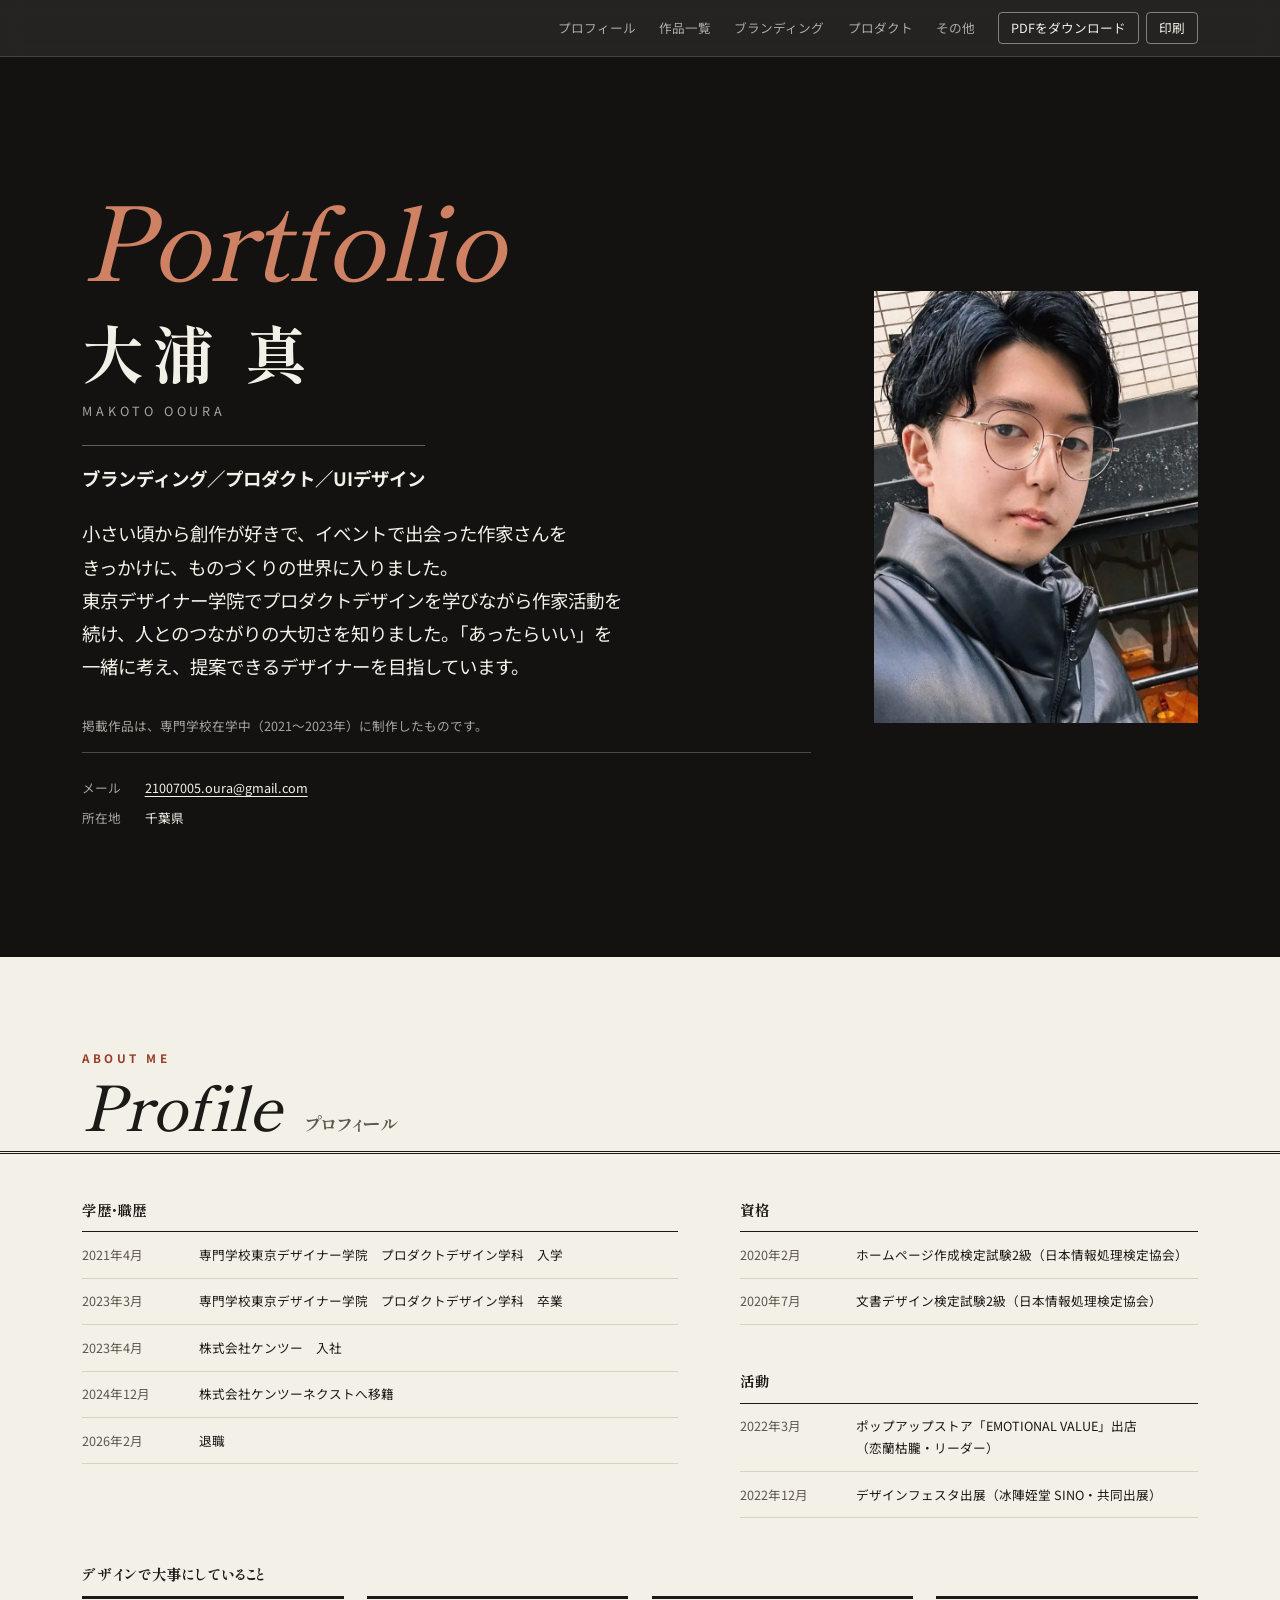
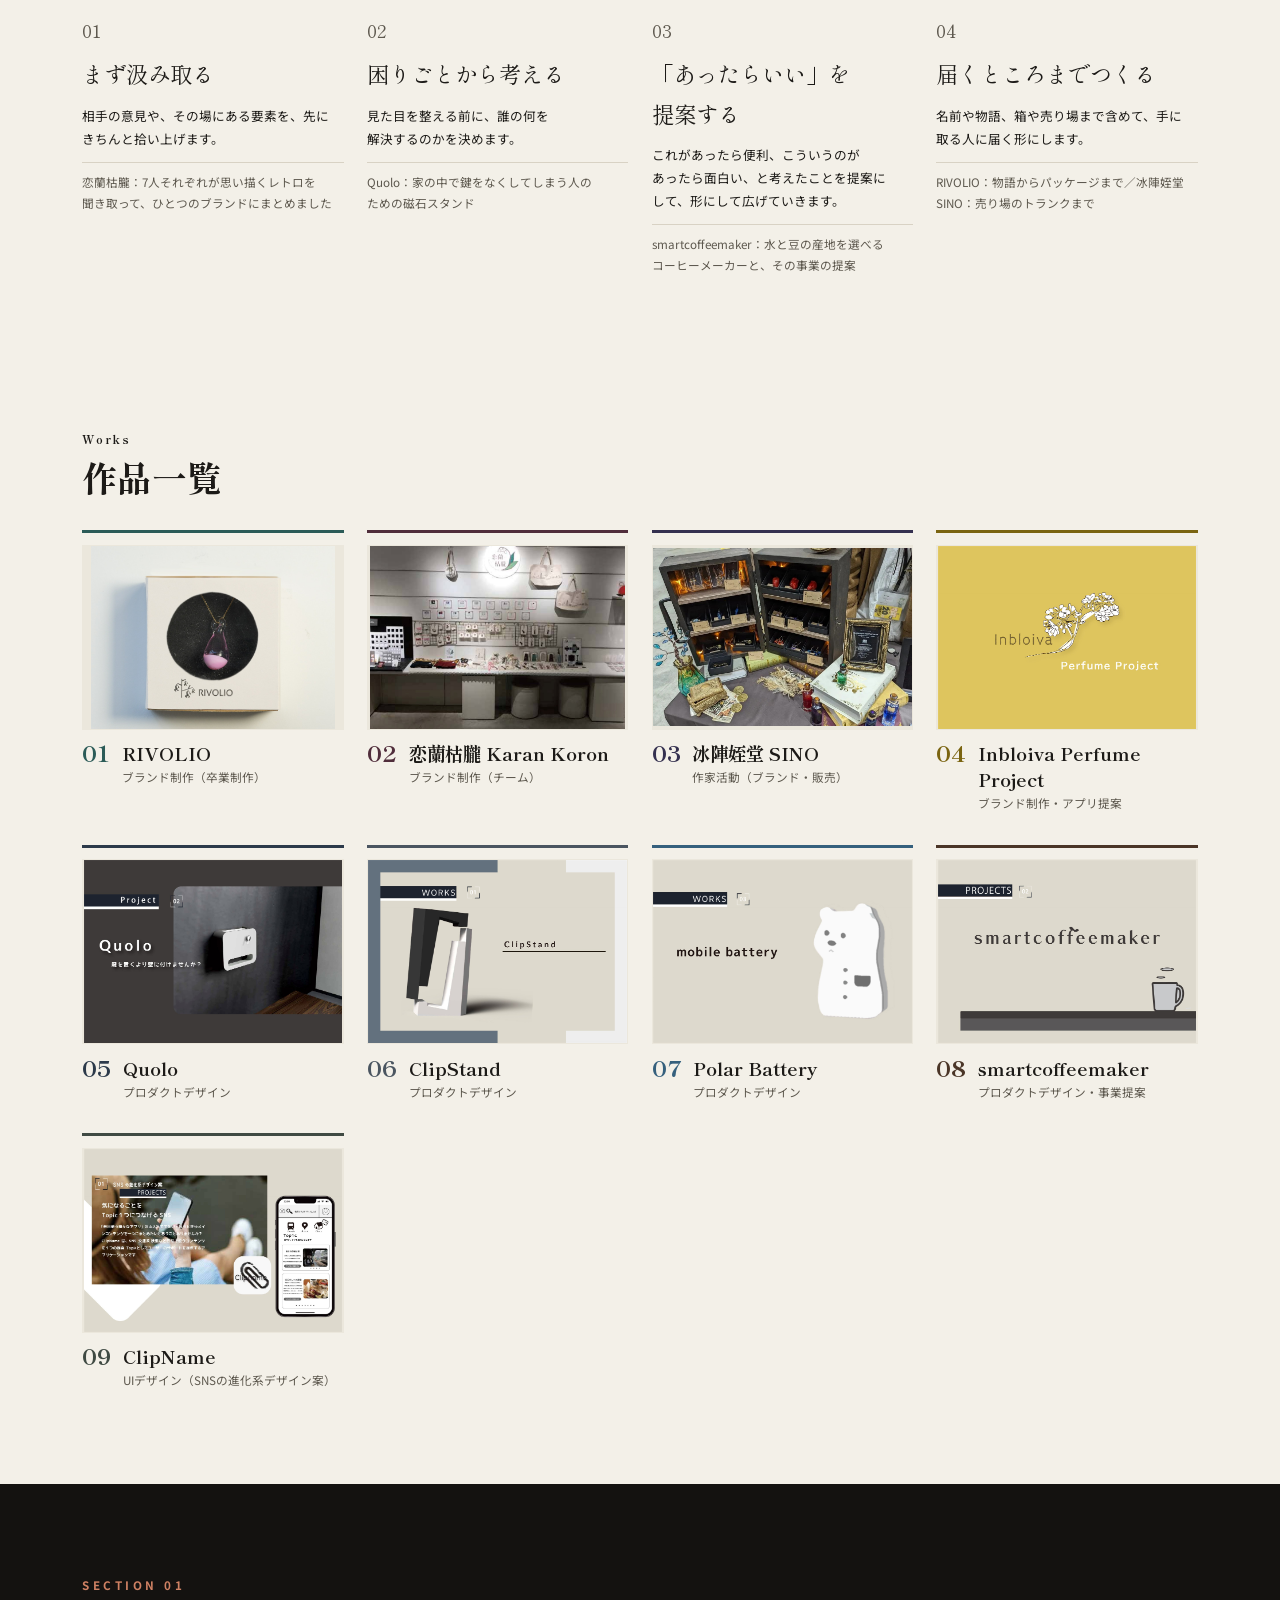
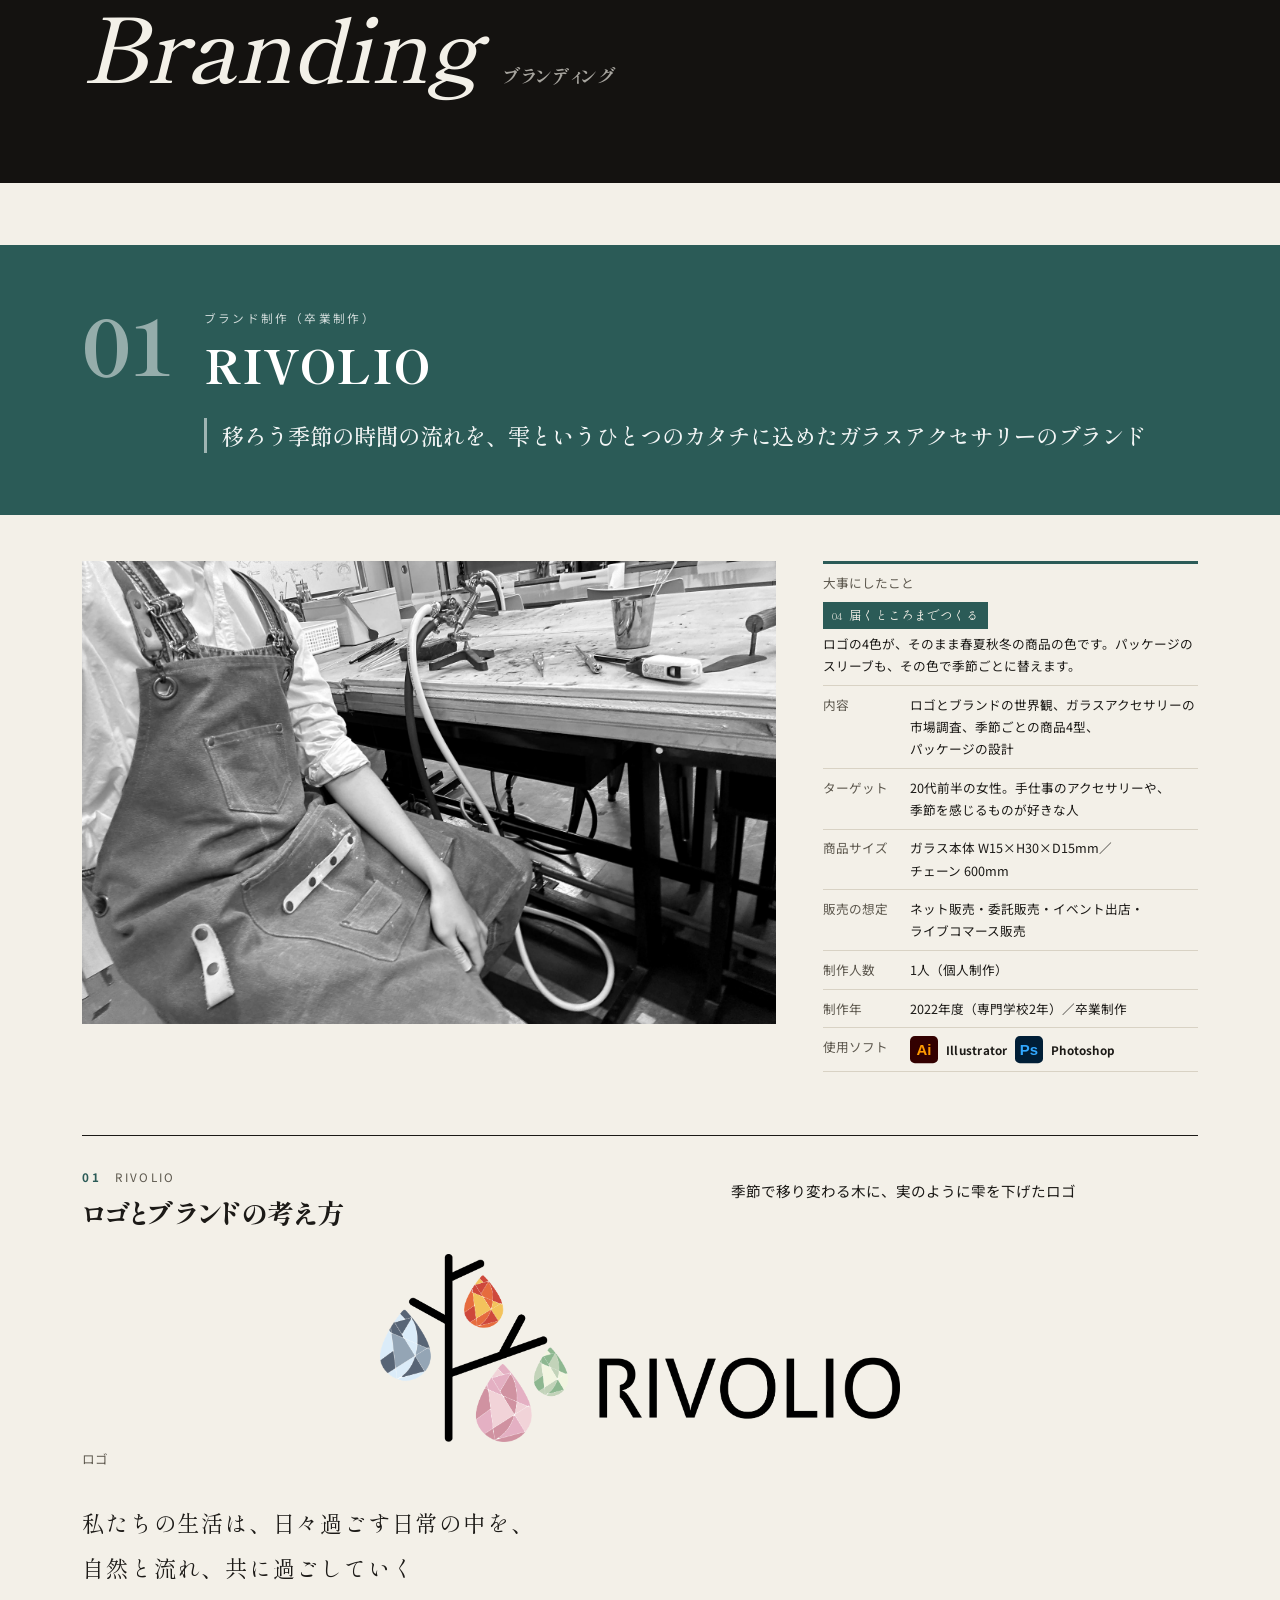
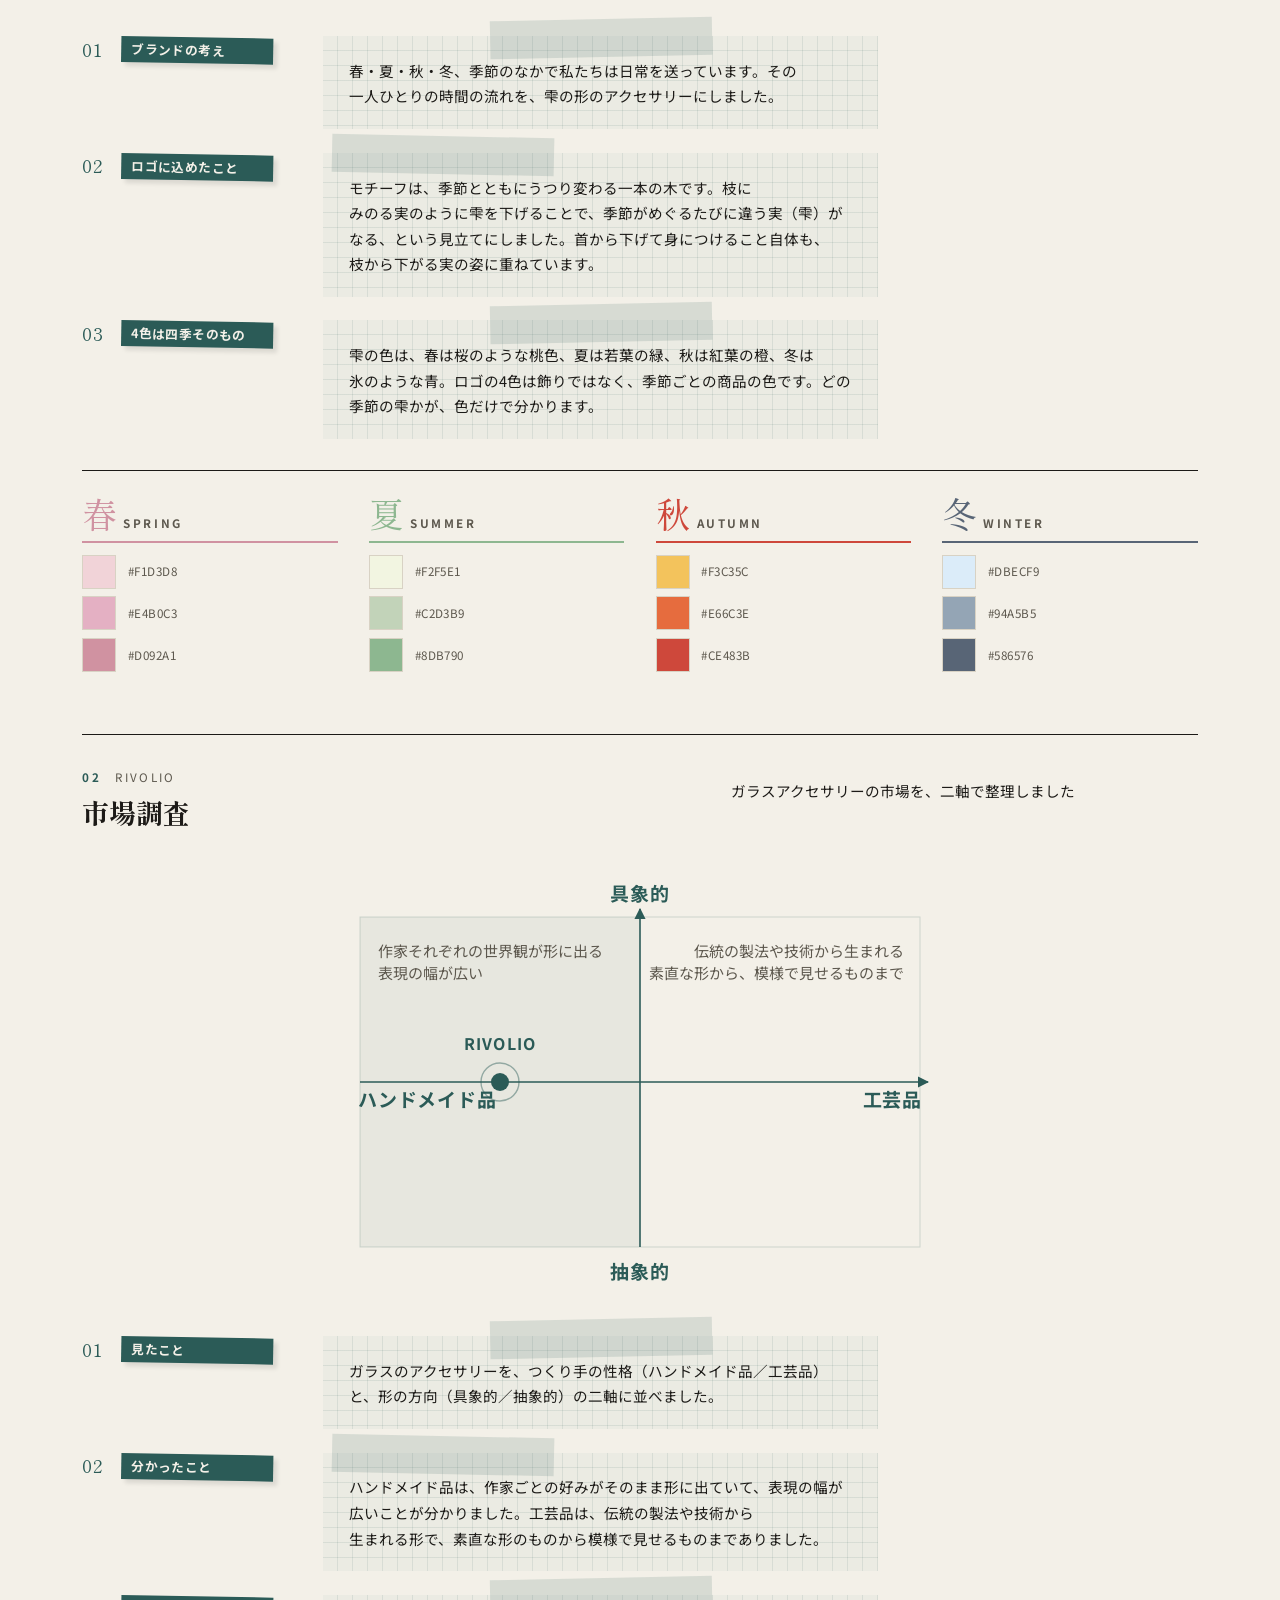
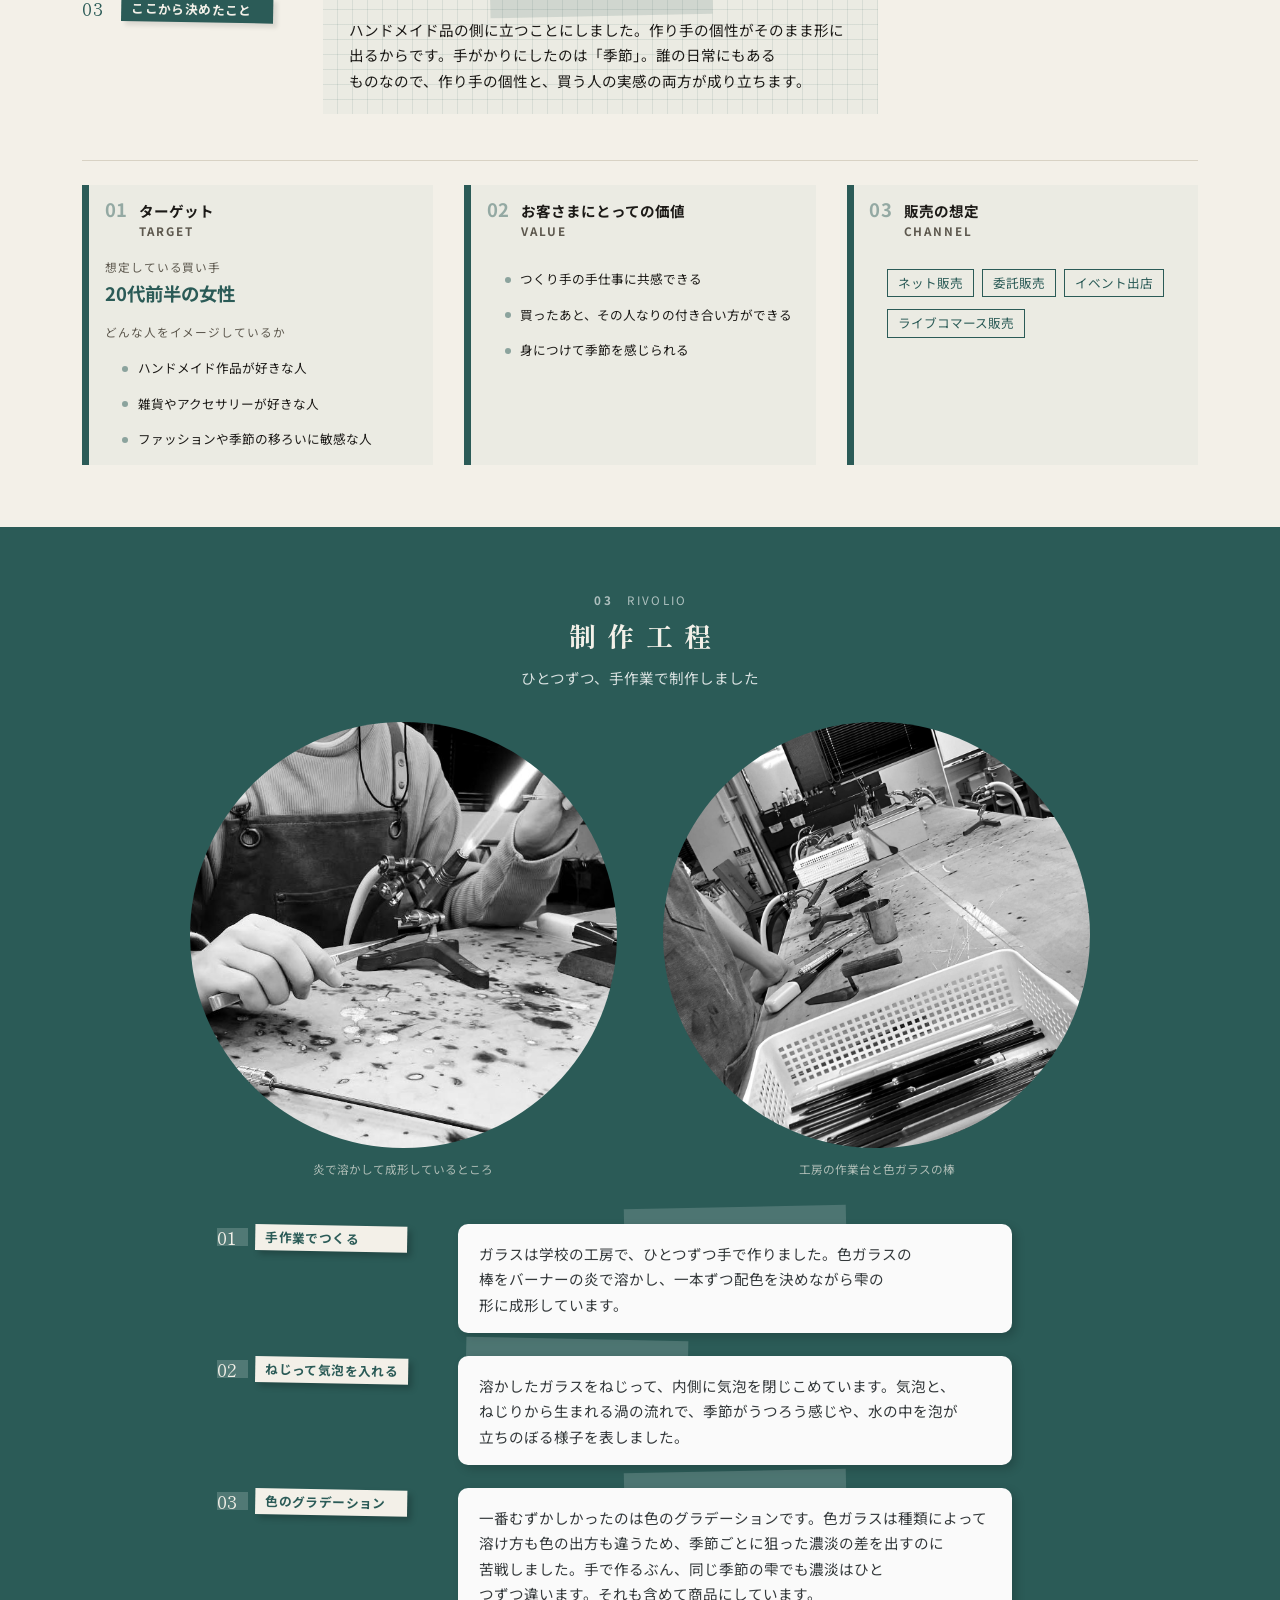
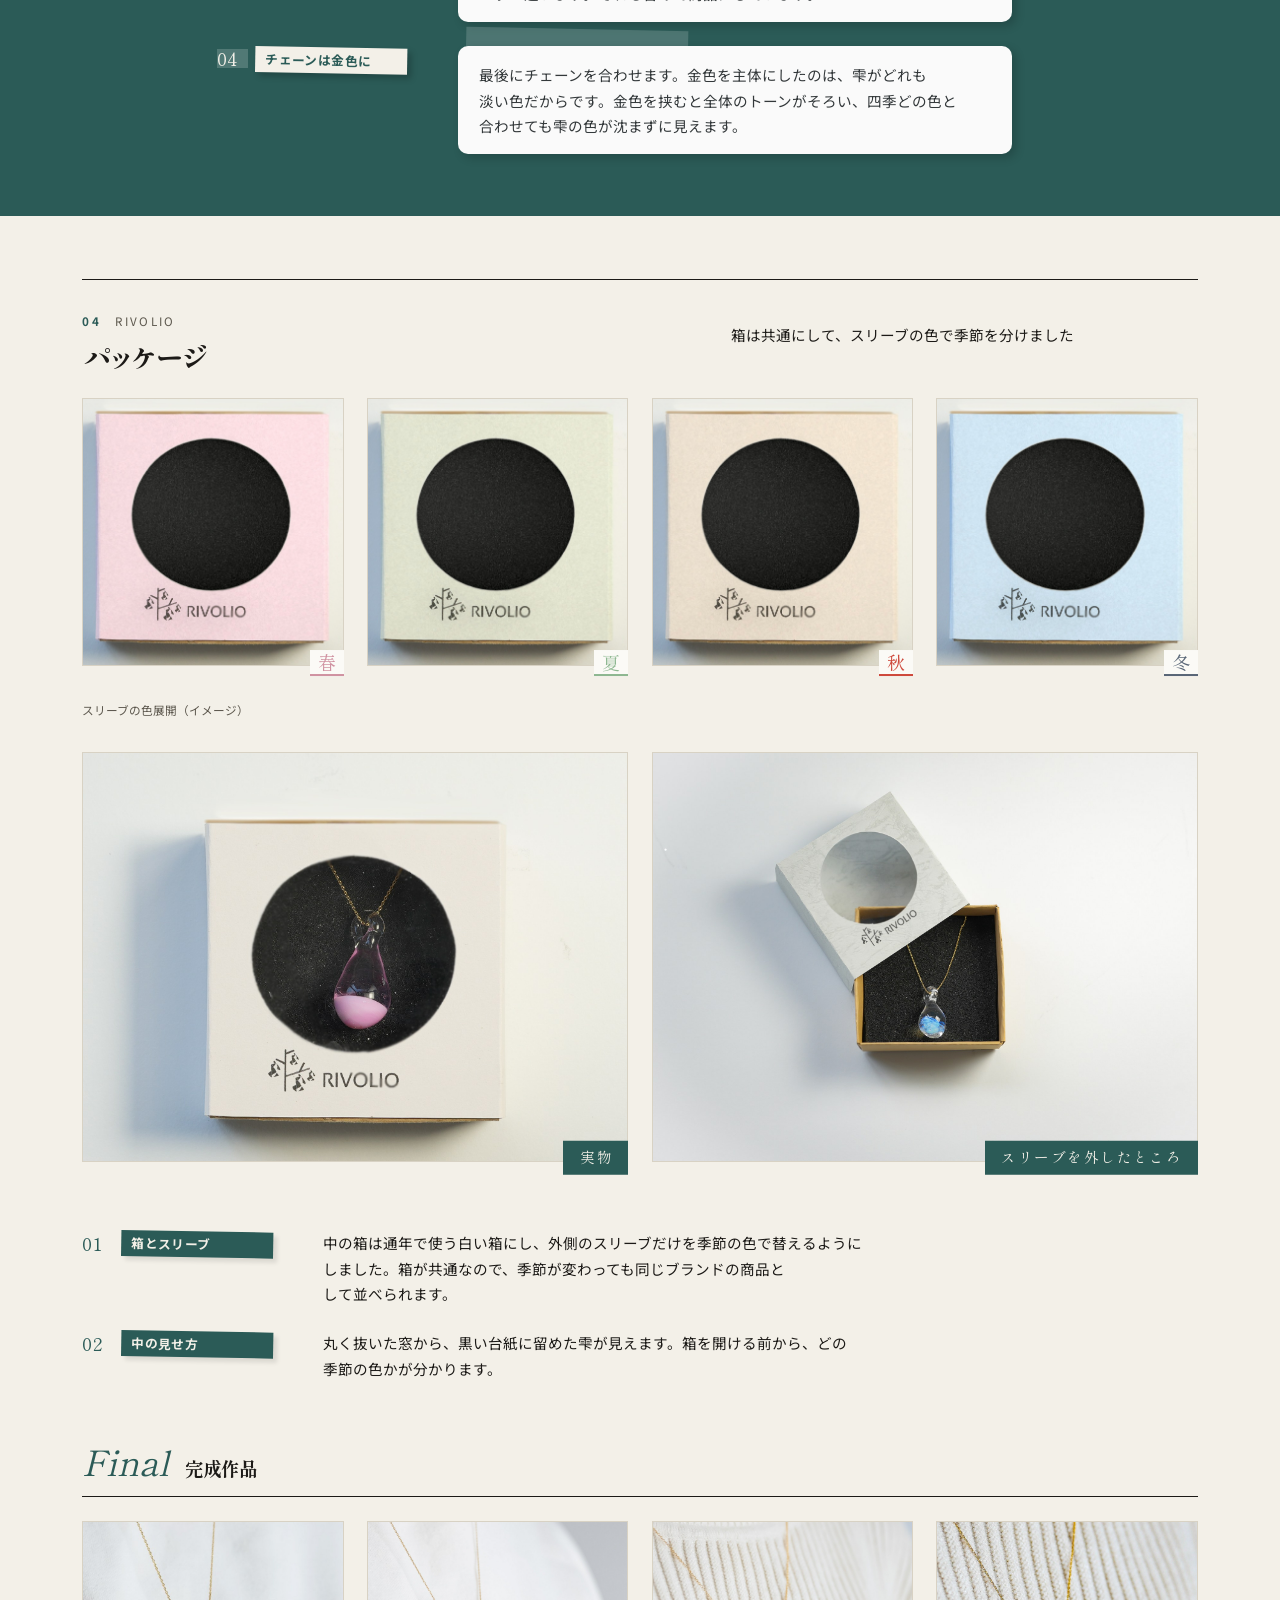
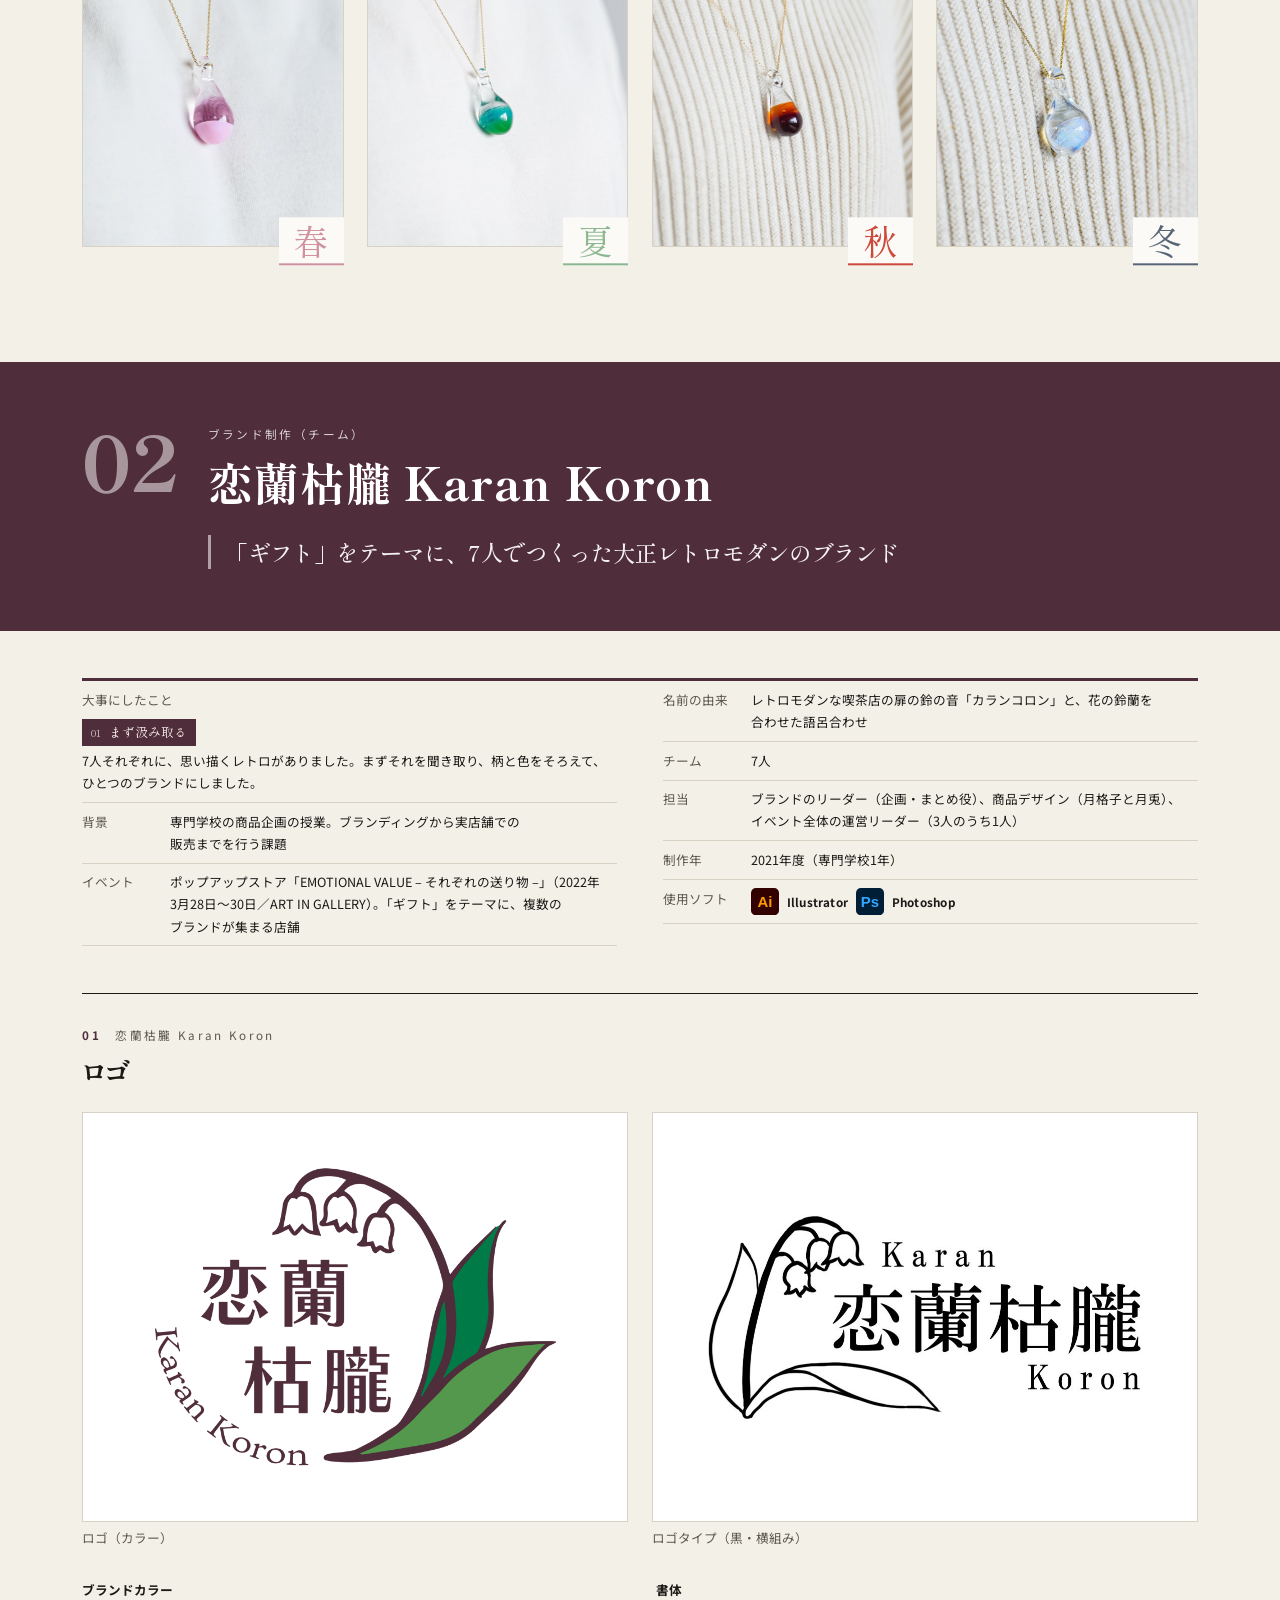
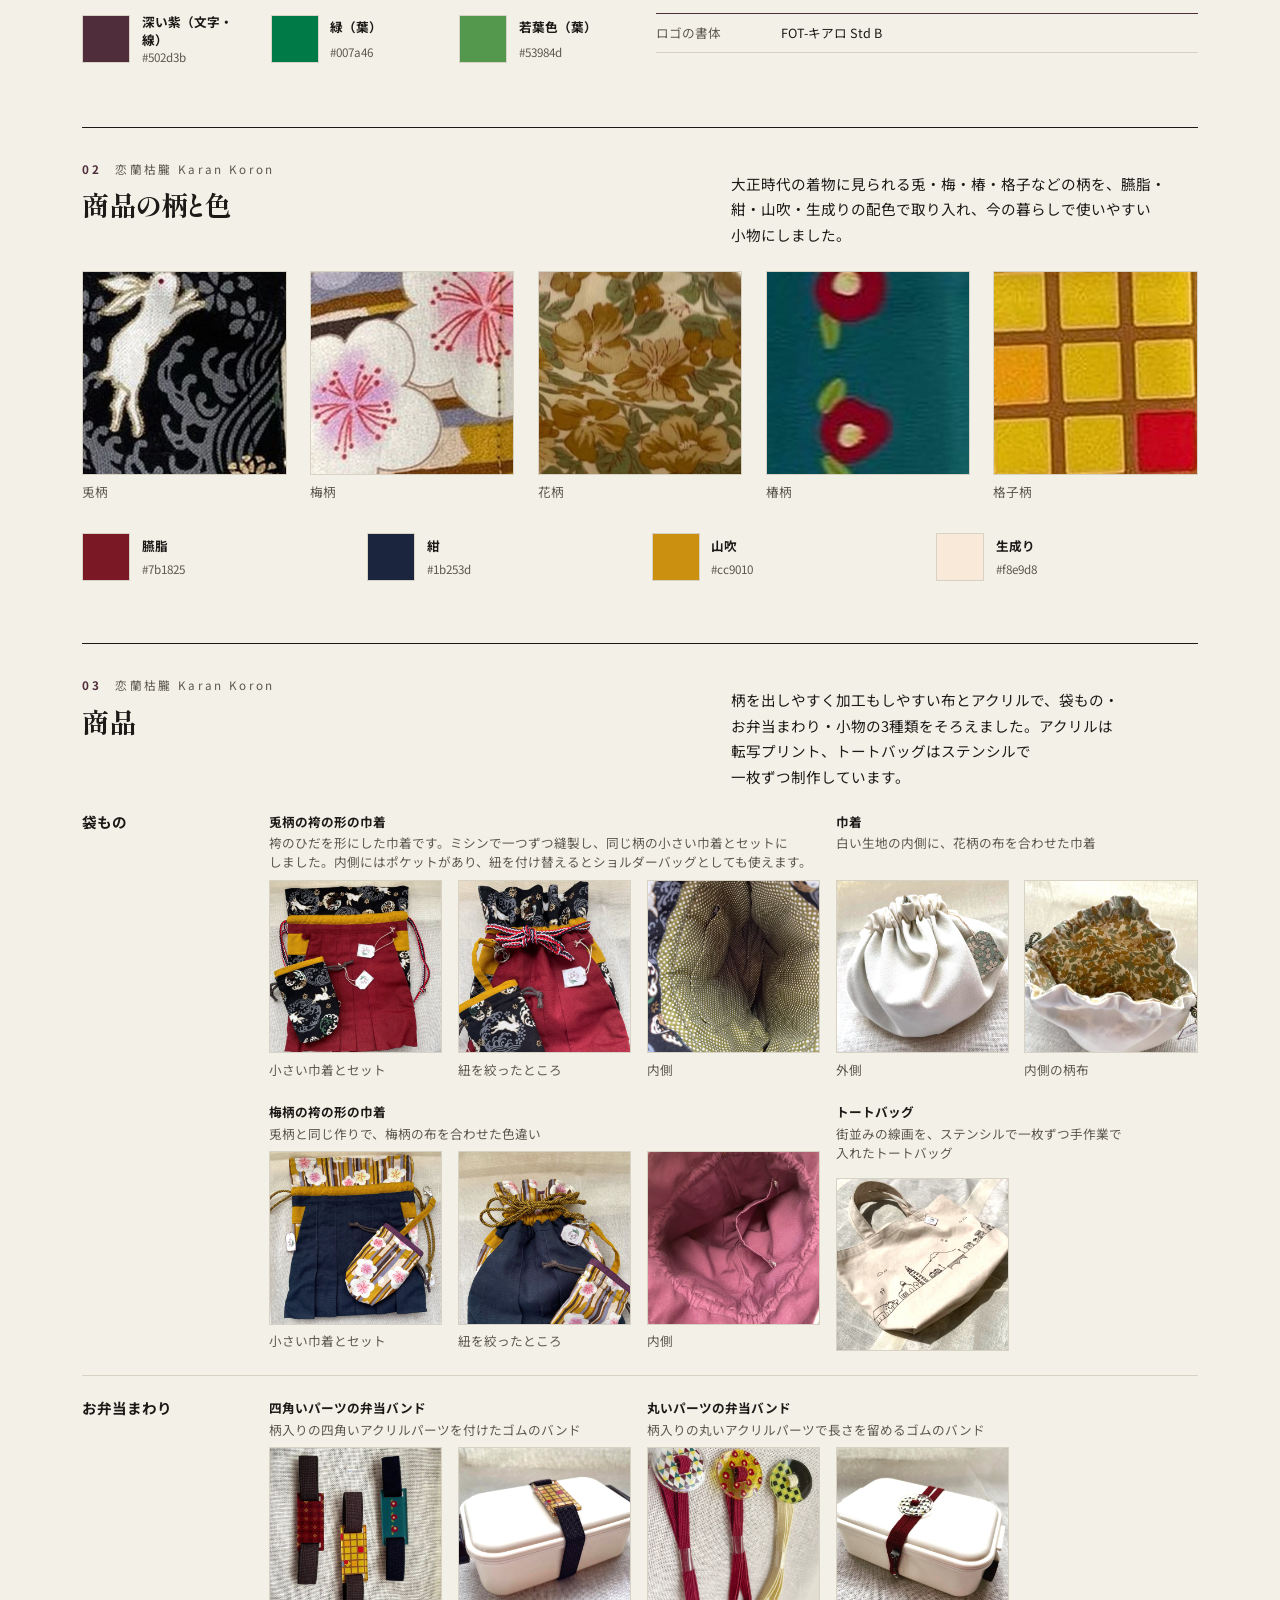
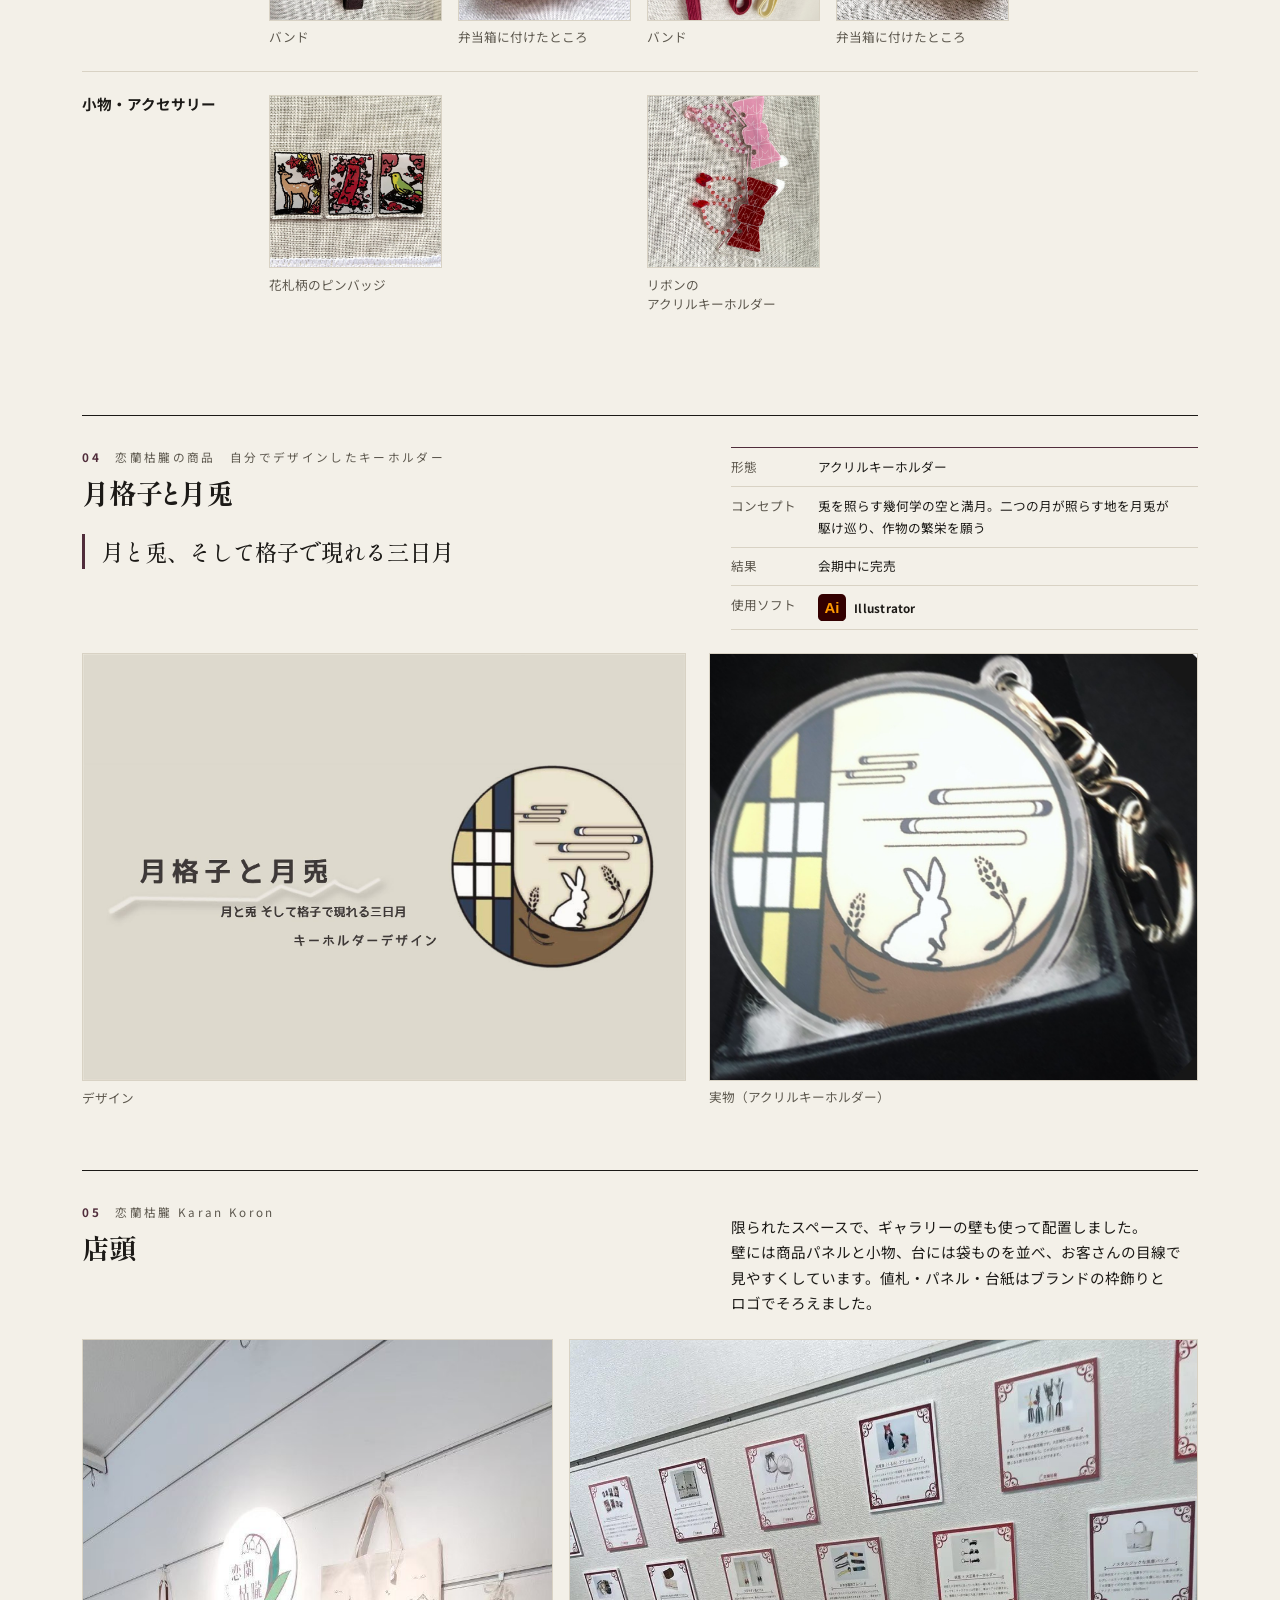
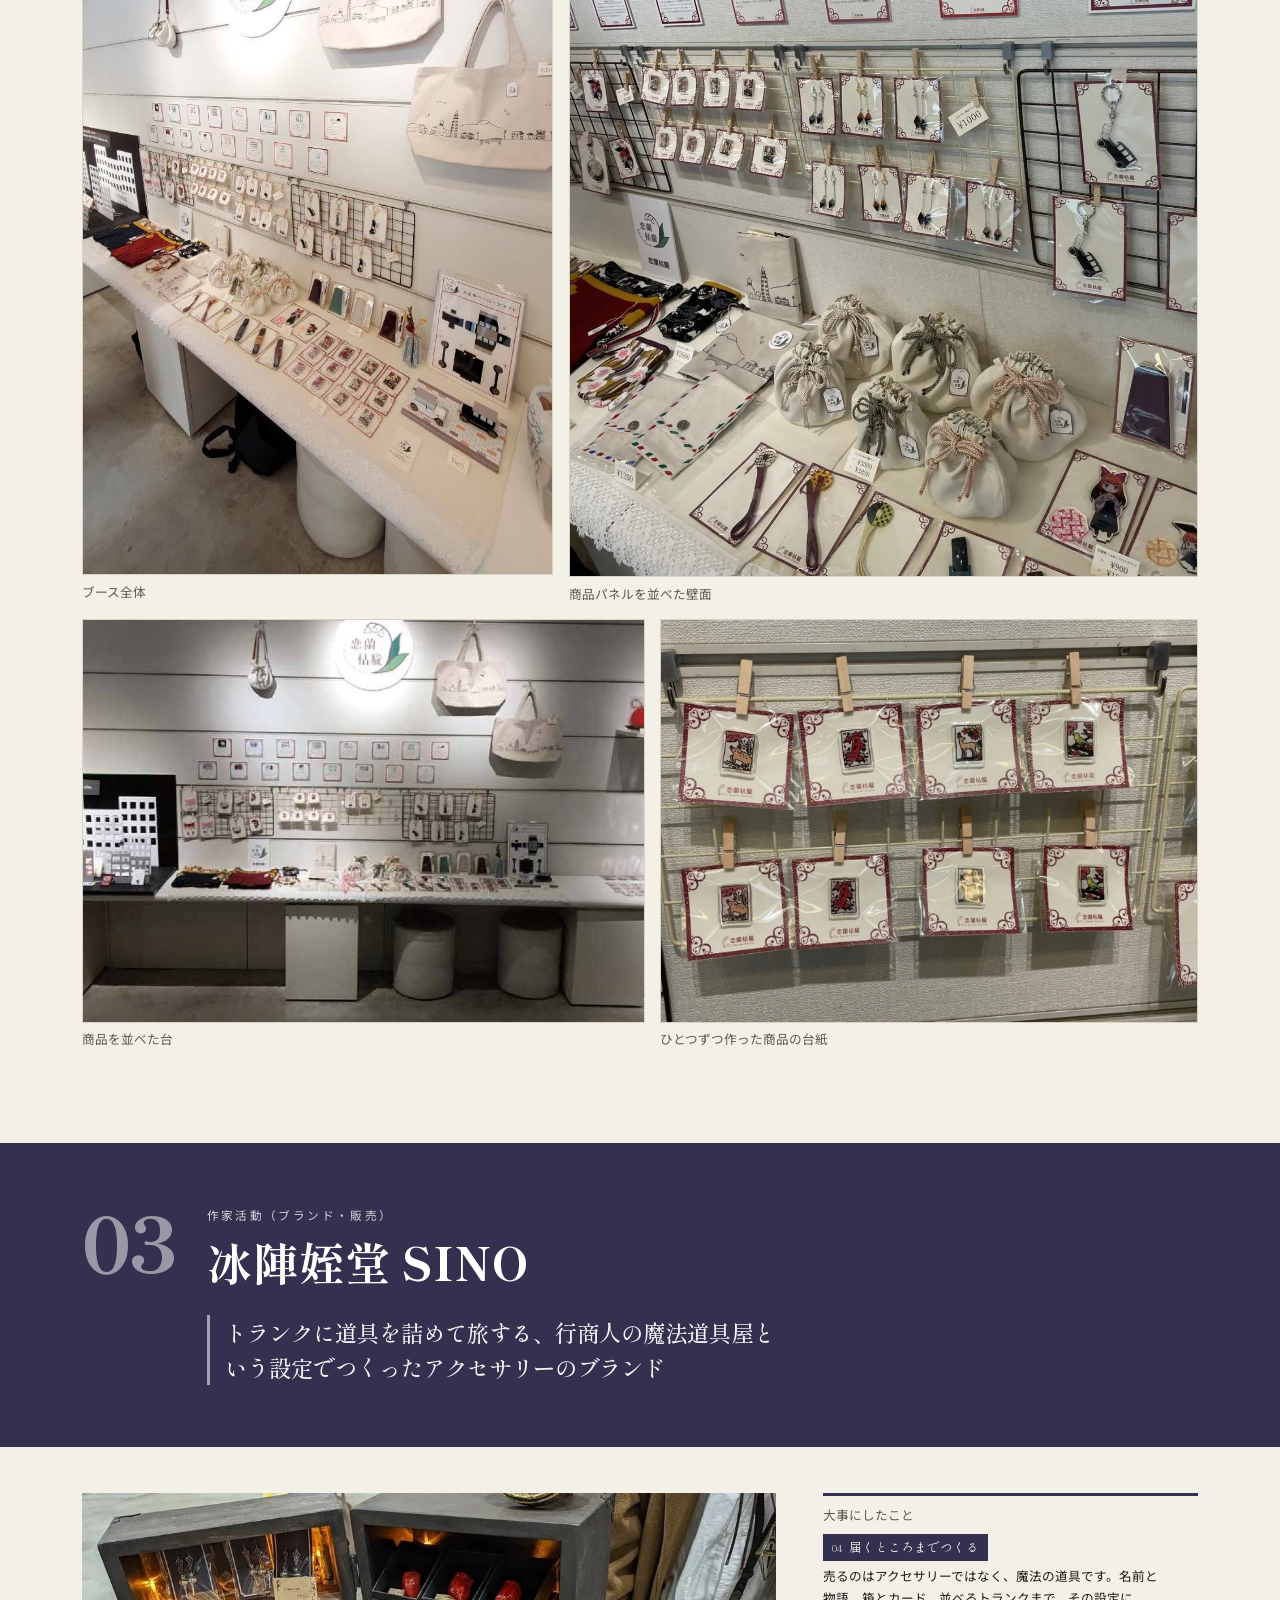
==== index.html @ a6a3c6f8 "自己紹介の締めを「あったらいい」を提案する姿に変える" ====
<!doctype html>
<html lang="ja">
<head>
<meta charset="utf-8">
<meta name="viewport" content="width=device-width, initial-scale=1">
<meta name="robots" content="noindex, nofollow, noimageindex">
<title>大浦 真 ポートフォリオ</title>
<meta name="description" content="大浦 真のポートフォリオ。ブランディング、プロダクトデザイン、UIデザインの作品">
<link rel="preconnect" href="https://fonts.googleapis.com">
<link rel="preconnect" href="https://fonts.gstatic.com" crossorigin>
<link rel="stylesheet" href="https://fonts.googleapis.com/css2?family=Shippori+Mincho:wght@500;700;800&family=Noto+Sans+JP:wght@400;500;700&display=swap">
<link rel="stylesheet" href="styles.css?v=dc4c5686">
</head>
<body>

<header class="site-bar">
  <nav class="wrap bar-inner" aria-label="ページ内の移動">
    <ul class="bar-links">
      <li><a href="#profile">プロフィール</a></li>
      <li><a href="#works">作品一覧</a></li>
      <li><a href="#branding">ブランディング</a></li>
      <li><a href="#product">プロダクト</a></li>
      <li><a href="#others">その他</a></li>
    </ul>
    <div class="bar-actions">
      <a class="btn btn--primary" href="makoto-ooura-portfolio.pdf" download="大浦真_ポートフォリオ.pdf">PDFをダウンロード</a>
      <button type="button" class="btn" id="print-btn">印刷</button>
    </div>
  </nav>
</header>

<main id="top" class="wrap">

  <section class="cover" aria-labelledby="name">
    <div class="cover-main">
      <p class="cover-word" aria-hidden="true">Portfolio</p>
      <h1 class="name" id="name">大浦 真</h1>
      <p class="name-en">Makoto Ooura</p>
      <p class="role">ブランディング／プロダクト／UIデザイン</p>
      <p class="cover-intro">小さい頃から創作が好きで、イベントで出会った作家さんをきっかけに、ものづくりの世界に入りました。東京デザイナー学院でプロダクトデザインを学びながら作家活動を続け、人とのつながりの大切さを知りました。「あったらいい」を一緒に考え、提案できるデザイナーを目指しています。</p>
      <p class="cover-note">掲載作品は、専門学校在学中（2021〜2023年）に制作したものです。</p>
      <dl class="contact">
        <dt>メール</dt>
        <dd><a href="mailto:21007005.oura@gmail.com">21007005.oura@gmail.com</a></dd>
        <dt>所在地</dt>
        <dd>千葉県</dd>
      </dl>
    </div>
    <figure class="cover-visual">
      <img src="works/profile.jpg?r=1" width="740" height="986" alt="大浦 真">
    </figure>
  </section>

  <section class="block profile profile--first" id="profile" aria-labelledby="profile-h">
    <h2 class="group-h group-h--light" id="profile-h"><span class="sec-no">About me</span><span class="sec-en">Profile</span><span class="sec-ja">プロフィール</span></h2>
    <div class="profile-body">
      <div>
        <h3 class="sub-h">学歴・職歴</h3>
        <dl class="history">
          <div><dt>2021年4月</dt><dd>専門学校東京デザイナー学院　プロダクトデザイン学科　入学</dd></div>
          <div><dt>2023年3月</dt><dd>専門学校東京デザイナー学院　プロダクトデザイン学科　卒業</dd></div>
          <div><dt>2023年4月</dt><dd>株式会社ケンツー　入社</dd></div>
          <div><dt>2024年12月</dt><dd>株式会社ケンツーネクストへ移籍</dd></div>
          <div><dt>2026年2月</dt><dd>退職</dd></div>
        </dl>
      </div>
      <div>
        <h3 class="sub-h">資格</h3>
        <dl class="history">
          <div><dt>2020年2月</dt><dd>ホームページ作成検定試験2級（日本情報処理検定協会）</dd></div>
          <div><dt>2020年7月</dt><dd>文書デザイン検定試験2級（日本情報処理検定協会）</dd></div>
        </dl>
        <h3 class="sub-h">活動</h3>
        <dl class="history">
          <div><dt>2022年3月</dt><dd>ポップアップストア「EMOTIONAL VALUE」出店（恋蘭枯朧・リーダー）</dd></div>
          <div><dt>2022年12月</dt><dd>デザインフェスタ出展（冰陣姪堂 SINO・共同出展）</dd></div>
        </dl>
      </div>
    </div>
    <div class="values">
      <h3 class="sub-h">デザインで大事にしていること</h3>
      <ol class="values-list">
        <li><span class="values-no">01</span><strong>まず汲み取る</strong>
          <p>相手の意見や、その場にある要素を、先にきちんと拾い上げます。</p>
          <p class="values-ex">恋蘭枯朧：7人それぞれが思い描くレトロを聞き取って、ひとつのブランドにまとめました</p></li>
        <li><span class="values-no">02</span><strong>困りごとから考える</strong>
          <p>見た目を整える前に、誰の何を解決するのかを決めます。</p>
          <p class="values-ex">Quolo：家の中で鍵をなくしてしまう人のための磁石スタンド</p></li>
        <li><span class="values-no">03</span><strong>「あったらいい」を提案する</strong>
          <p>これがあったら便利、こういうのがあったら面白い、と考えたことを提案にして、形にして広げていきます。</p>
          <p class="values-ex">smartcoffeemaker：水と豆の産地を選べるコーヒーメーカーと、その事業の提案</p></li>
        <li><span class="values-no">04</span><strong>届くところまでつくる</strong>
          <p>名前や物語、箱や売り場まで含めて、手に取る人に届く形にします。</p>
          <p class="values-ex">RIVOLIO：物語からパッケージまで／冰陣姪堂 SINO：売り場のトランクまで</p></li>
      </ol>
    </div>
  </section>

  <section class="index" id="works" aria-labelledby="works-h">
    <h2 class="index-h" id="works-h"><span class="sec-en">Works</span>作品一覧</h2>
    <ol class="index-list">
      <li style="--w:#2b5b57"><a href="#w-rivolio"><img src="works/rivolio-pkg-01.jpg?r=1789941359" width="1701" height="1276" alt=""><span class="index-no">01</span><span class="index-title">RIVOLIO</span><span class="index-kind">ブランド制作（卒業制作）</span></a></li>
      <li style="--w:#502d3b"><a href="#w-koiran"><img src="works/koiran-booth.jpg?r=1789542405" width="1800" height="1289" alt=""><span class="index-no">02</span><span class="index-title">恋蘭枯朧 Karan Koron</span><span class="index-kind">ブランド制作（チーム）</span></a></li>
      <li style="--w:#34304f"><a href="#w-sino"><img src="works/sino-booth.jpg?r=1790197271" width="1024" height="702" alt=""><span class="index-no">03</span><span class="index-title">冰陣姪堂 SINO</span><span class="index-kind">作家活動（ブランド・販売）</span></a></li>
      <li style="--w:#7a6410"><a href="#w-inbloiva"><img src="works/inbloiva-01.jpg?r=1789474477" width="1800" height="1273" alt=""><span class="index-no">04</span><span class="index-title">Inbloiva Perfume Project</span><span class="index-kind">ブランド制作・アプリ提案</span></a></li>
      <li style="--w:#2c3a4a"><a href="#w-quolo"><img src="works/quolo-01.jpg?r=1789474475" width="1800" height="1273" alt=""><span class="index-no">05</span><span class="index-title">Quolo</span><span class="index-kind">プロダクトデザイン</span></a></li>
      <li style="--w:#4a5560"><a href="#w-clipstand"><img src="works/clipstand-01.jpg?r=1789474475" width="1800" height="1273" alt=""><span class="index-no">06</span><span class="index-title">ClipStand</span><span class="index-kind">プロダクトデザイン</span></a></li>
      <li style="--w:#35607d"><a href="#w-polar"><img src="works/battery-01.jpg?r=1789474476" width="1800" height="1273" alt=""><span class="index-no">07</span><span class="index-title">Polar Battery</span><span class="index-kind">プロダクトデザイン</span></a></li>
      <li style="--w:#4a3527"><a href="#w-coffee"><img src="works/coffee-01.jpg?r=1789474476" width="1800" height="1273" alt=""><span class="index-no">08</span><span class="index-title">smartcoffeemaker</span><span class="index-kind">プロダクトデザイン・事業提案</span></a></li>
      <li style="--w:#3f4a43"><a href="#w-sns"><img src="works/snsapp-01.jpg?r=1789755432" width="1800" height="1273" alt=""><span class="index-no">09</span><span class="index-title">ClipName</span><span class="index-kind">UIデザイン（SNSの進化系デザイン案）</span></a></li>
    </ol>
  </section>

  <section class="block group" id="branding" aria-labelledby="branding-h">
    <h2 class="group-h" id="branding-h"><span class="sec-no">Section 01</span><span class="sec-en">Branding</span><span class="sec-ja">ブランディング</span></h2>

    <article class="work" id="w-rivolio" aria-labelledby="rivolio-h" style="--w:#2b5b57;--w-rgb:43, 91, 87">
      <header class="work-band">
        <p class="work-no" aria-hidden="true">01</p>
        <div class="work-title">
          <p class="work-kind">ブランド制作（卒業制作）</p>
          <h3 id="rivolio-h">RIVOLIO</h3>
          <p class="work-lead">移ろう季節の時間の流れを、雫というひとつのカタチに込めたガラスアクセサリーのブランド</p>
        </div>
      </header>
      <div class="work-intro">
        <figure class="work-hero"><img src="works/rivolio-make-03.jpg?r=1789981671" width="1800" height="1200" alt="RIVOLIO ガラスをつくる工房"></figure>
        <dl class="work-meta">
          <div class="meta-value"><dt>大事にしたこと</dt><dd><a class="value-tag" href="#profile"><span>04</span>届くところまでつくる</a><span class="value-text">ロゴの4色が、そのまま春夏秋冬の商品の色です。パッケージのスリーブも、その色で季節ごとに替えます。</span></dd></div>
          <div><dt>内容</dt><dd>ロゴとブランドの世界観、ガラスアクセサリーの市場調査、季節ごとの商品4型、パッケージの設計</dd></div>
          <div><dt>ターゲット</dt><dd>20代前半の女性。手仕事のアクセサリーや、季節を感じるものが好きな人</dd></div>
          <div><dt>商品サイズ</dt><dd>ガラス本体 W15×H30×D15mm／チェーン 600mm</dd></div>
          <div><dt>販売の想定</dt><dd>ネット販売・委託販売・イベント出店・ライブコマース販売</dd></div>
          <div><dt>制作人数</dt><dd>1人（個人制作）</dd></div>
          <div><dt>制作年</dt><dd>2022年度（専門学校2年）／卒業制作</dd></div>
          <div><dt>使用ソフト</dt><dd><ul class="soft-list"><li class="soft-badge soft-badge--icon"><svg class="soft-icon" viewBox="0 0 240 234" aria-hidden="true"><rect width="240" height="234" rx="42" fill="#330000"/><text x="120" y="160" text-anchor="middle" font-family="Segoe UI, Arial, sans-serif" font-size="128" font-weight="600" fill="#ff9a00">Ai</text></svg><span>Illustrator</span></li><li class="soft-badge soft-badge--icon"><svg class="soft-icon" viewBox="0 0 240 234" aria-hidden="true"><rect width="240" height="234" rx="42" fill="#001e36"/><text x="120" y="160" text-anchor="middle" font-family="Segoe UI, Arial, sans-serif" font-size="128" font-weight="600" fill="#31a8ff">Ps</text></svg><span>Photoshop</span></li></ul></dd></div>
        </dl>
      </div>
      <section class="work-sub work-sub--gen" aria-labelledby="rivolio-s1">
        <header class="work-sub-head">
          <div><p class="work-kind"><span class="cap-no">01</span>　RIVOLIO</p><h4 id="rivolio-s1">ロゴとブランドの考え方</h4></div>
          <p class="work-sub-desc">季節で移り変わる木に、実のように雫を下げたロゴ</p>
        </header>
        <div class="work-grid work-grid--secimg">
          <figure class="logo-plain"><img src="works/rivolio-logo.png?r=1790101194" width="3269" height="1185" alt="RIVOLIO ロゴ"><figcaption>ロゴ</figcaption></figure>
        </div>
        <p class="brand-lines">私たちの生活は、日々過ごす日常の中を、<br>自然と流れ、共に過ごしていく</p>
        <div class="sec-prose">
          <h5 class="spec-h"><span class="spec-no">01</span><span class="spec-ja">ブランドの考え</span></h5>
          <div class="prose-note"><span class="prose-note-bar" aria-hidden="true"></span><p>春・夏・秋・冬、季節のなかで私たちは日常を送っています。その一人ひとりの時間の流れを、雫の形のアクセサリーにしました。</p></div>
          <h5 class="spec-h"><span class="spec-no">02</span><span class="spec-ja">ロゴに込めたこと</span></h5>
          <div class="prose-note prose-note--flip"><span class="prose-note-bar" aria-hidden="true"></span><p>モチーフは、季節とともにうつり変わる一本の木です。枝にみのる実のように雫を下げることで、季節がめぐるたびに違う実（雫）がなる、という見立てにしました。首から下げて身につけること自体も、枝から下がる実の姿に重ねています。</p></div>
          <h5 class="spec-h"><span class="spec-no">03</span><span class="spec-ja">4色は四季そのもの</span></h5>
          <div class="prose-note"><span class="prose-note-bar" aria-hidden="true"></span><p>雫の色は、春は桜のような桃色、夏は若葉の緑、秋は紅葉の橙、冬は氷のような青。ロゴの4色は飾りではなく、季節ごとの商品の色です。どの季節の雫かが、色だけで分かります。</p></div>
        </div>
        <div class="colorways">
          <div class="cw" style="--cw:#d092a1">
            <h5 class="cw-h"><span class="cw-ja">春</span><span class="cw-en">Spring</span></h5>
            <ul class="cw-tones">
              <li><span class="swatch" style="background:#f1d3d8"></span><span class="swatch-hex">#F1D3D8</span></li>
              <li><span class="swatch" style="background:#e4b0c3"></span><span class="swatch-hex">#E4B0C3</span></li>
              <li><span class="swatch" style="background:#d092a1"></span><span class="swatch-hex">#D092A1</span></li>
            </ul>
          </div>
          <div class="cw" style="--cw:#8db790">
            <h5 class="cw-h"><span class="cw-ja">夏</span><span class="cw-en">Summer</span></h5>
            <ul class="cw-tones">
              <li><span class="swatch" style="background:#f2f5e1"></span><span class="swatch-hex">#F2F5E1</span></li>
              <li><span class="swatch" style="background:#c2d3b9"></span><span class="swatch-hex">#C2D3B9</span></li>
              <li><span class="swatch" style="background:#8db790"></span><span class="swatch-hex">#8DB790</span></li>
            </ul>
          </div>
          <div class="cw" style="--cw:#ce483b">
            <h5 class="cw-h"><span class="cw-ja">秋</span><span class="cw-en">Autumn</span></h5>
            <ul class="cw-tones">
              <li><span class="swatch" style="background:#f3c35c"></span><span class="swatch-hex">#F3C35C</span></li>
              <li><span class="swatch" style="background:#e66c3e"></span><span class="swatch-hex">#E66C3E</span></li>
              <li><span class="swatch" style="background:#ce483b"></span><span class="swatch-hex">#CE483B</span></li>
            </ul>
          </div>
          <div class="cw" style="--cw:#586576">
            <h5 class="cw-h"><span class="cw-ja">冬</span><span class="cw-en">Winter</span></h5>
            <ul class="cw-tones">
              <li><span class="swatch" style="background:#dbecf9"></span><span class="swatch-hex">#DBECF9</span></li>
              <li><span class="swatch" style="background:#94a5b5"></span><span class="swatch-hex">#94A5B5</span></li>
              <li><span class="swatch" style="background:#586576"></span><span class="swatch-hex">#586576</span></li>
            </ul>
          </div>
        </div>
      </section>
      <section class="work-sub work-sub--gen work-sub--split" aria-labelledby="rivolio-s2">
        <header class="work-sub-head">
          <div><p class="work-kind"><span class="cap-no">02</span>　RIVOLIO</p><h4 id="rivolio-s2">市場調査</h4></div>
          <p class="work-sub-desc">ガラスアクセサリーの市場を、二軸で整理しました</p>
        </header>
        <figure class="axis-map"><svg viewBox="0 0 680 428" role="img" aria-label="ガラスのアクセサリーを、ハンドメイド品と工芸品、具象的と抽象的の二軸で整理したマップ" preserveAspectRatio="xMidYMid meet"><defs><marker id="am-ar" viewBox="0 0 10 10" refX="9" refY="5" markerWidth="7" markerHeight="7" orient="auto"><path d="M0 0 L10 5 L0 10 z" fill="#2b5b57"/></marker></defs><rect x="60" y="56" width="280" height="330" fill="#2b5b57" opacity="0.06"/><rect x="60" y="56" width="560" height="330" fill="none" stroke="#2b5b57" stroke-opacity="0.18" stroke-width="1"/><line x1="60" y1="221" x2="628" y2="221" stroke="#2b5b57" stroke-width="1.6" marker-end="url(#am-ar)"/><line x1="340" y1="386" x2="340" y2="48" stroke="#2b5b57" stroke-width="1.6" marker-end="url(#am-ar)"/><text class="am-ax" x="58" y="246" text-anchor="start">ハンドメイド品</text><text class="am-ax" x="622" y="246" text-anchor="end">工芸品</text><text class="am-ax" x="340" y="40" text-anchor="middle">具象的</text><text class="am-ax" x="340" y="418" text-anchor="middle">抽象的</text><text class="am-note" x="78" y="96" text-anchor="start">作家それぞれの世界観が形に出る</text><text class="am-note" x="78" y="118" text-anchor="start">表現の幅が広い</text><text class="am-note" x="604" y="96" text-anchor="end">伝統の製法や技術から生まれる</text><text class="am-note" x="604" y="118" text-anchor="end">素直な形から、模様で見せるものまで</text><circle cx="200" cy="221" r="9" fill="#2b5b57"/><circle cx="200" cy="221" r="19" fill="none" stroke="#2b5b57" stroke-width="1.4" stroke-opacity="0.45"/><text class="am-mark" x="200" y="189" text-anchor="middle">RIVOLIO</text></svg></figure>
        <div class="sec-prose">
          <h5 class="spec-h"><span class="spec-no">01</span><span class="spec-ja">見たこと</span></h5>
          <div class="prose-note"><span class="prose-note-bar" aria-hidden="true"></span><p>ガラスのアクセサリーを、つくり手の性格（ハンドメイド品／工芸品）と、形の方向（具象的／抽象的）の二軸に並べました。</p></div>
          <h5 class="spec-h"><span class="spec-no">02</span><span class="spec-ja">分かったこと</span></h5>
          <div class="prose-note prose-note--flip"><span class="prose-note-bar" aria-hidden="true"></span><p>ハンドメイド品は、作家ごとの好みがそのまま形に出ていて、表現の幅が広いことが分かりました。工芸品は、伝統の製法や技術から生まれる形で、素直な形のものから模様で見せるものまでありました。</p></div>
          <h5 class="spec-h"><span class="spec-no">03</span><span class="spec-ja">ここから決めたこと</span></h5>
          <div class="prose-note"><span class="prose-note-bar" aria-hidden="true"></span><p>ハンドメイド品の側に立つことにしました。作り手の個性がそのまま形に出るからです。手がかりにしたのは「季節」。誰の日常にもあるものなので、作り手の個性と、買う人の実感の両方が成り立ちます。</p></div>
        </div>
        <div class="sec-lists sec-lists--cards">
          <div class="fact">
            <h5 class="fact-h"><span class="fact-no">01</span><span class="fact-ja">ターゲット</span><span class="fact-en">Target</span></h5>
            <p class="fact-label">想定している買い手</p>
            <p class="fact-lead">20代前半の女性</p>
            <p class="fact-label">どんな人をイメージしているか</p>
            <ul class="fact-list">
              <li>ハンドメイド作品が好きな人</li>
              <li>雑貨やアクセサリーが好きな人</li>
              <li>ファッションや季節の移ろいに敏感な人</li>
            </ul>
          </div>
          <div class="fact">
            <h5 class="fact-h"><span class="fact-no">02</span><span class="fact-ja">お客さまにとっての価値</span><span class="fact-en">Value</span></h5>
            <ul class="fact-list">
              <li>つくり手の手仕事に共感できる</li>
              <li>買ったあと、その人なりの付き合い方ができる</li>
              <li>身につけて季節を感じられる</li>
            </ul>
          </div>
          <div class="fact">
            <h5 class="fact-h"><span class="fact-no">03</span><span class="fact-ja">販売の想定</span><span class="fact-en">Channel</span></h5>
            <ul class="fact-tags">
              <li>ネット販売</li>
              <li>委託販売</li>
              <li>イベント出店</li>
              <li>ライブコマース販売</li>
            </ul>
          </div>
        </div>
      </section>
      <section class="work-sub work-sub--gen work-sub--panel" aria-labelledby="rivolio-s3">
        <header class="work-sub-head">
          <div><p class="work-kind"><span class="cap-no">03</span>　RIVOLIO</p><h4 id="rivolio-s3">制作工程</h4></div>
          <p class="work-sub-desc">ひとつずつ、手作業で制作しました</p>
        </header>
        <div class="work-grid work-grid--strip">
          <figure><img src="works/rivolio-make-01.jpg?r=1789981671" width="978" height="652" alt="RIVOLIO 炎で溶かして成形しているところ"><figcaption>炎で溶かして成形しているところ</figcaption></figure>
          <figure><img src="works/rivolio-make-02.jpg?r=1789981671" width="1800" height="1200" alt="RIVOLIO 工房の作業台と色ガラスの棒"><figcaption>工房の作業台と色ガラスの棒</figcaption></figure>
        </div>
        <div class="sec-prose">
          <h5 class="spec-h"><span class="spec-no">01</span><span class="spec-ja">手作業でつくる</span></h5>
          <div class="prose-note"><span class="prose-note-bar" aria-hidden="true"></span><p>ガラスは学校の工房で、ひとつずつ手で作りました。色ガラスの棒をバーナーの炎で溶かし、一本ずつ配色を決めながら雫の形に成形しています。</p></div>
          <h5 class="spec-h"><span class="spec-no">02</span><span class="spec-ja">ねじって気泡を入れる</span></h5>
          <div class="prose-note prose-note--flip"><span class="prose-note-bar" aria-hidden="true"></span><p>溶かしたガラスをねじって、内側に気泡を閉じこめています。気泡と、ねじりから生まれる渦の流れで、季節がうつろう感じや、水の中を泡が立ちのぼる様子を表しました。</p></div>
          <h5 class="spec-h"><span class="spec-no">03</span><span class="spec-ja">色のグラデーション</span></h5>
          <div class="prose-note"><span class="prose-note-bar" aria-hidden="true"></span><p>一番むずかしかったのは色のグラデーションです。色ガラスは種類によって溶け方も色の出方も違うため、季節ごとに狙った濃淡の差を出すのに苦戦しました。手で作るぶん、同じ季節の雫でも濃淡はひとつずつ違います。それも含めて商品にしています。</p></div>
          <h5 class="spec-h"><span class="spec-no">04</span><span class="spec-ja">チェーンは金色に</span></h5>
          <div class="prose-note prose-note--flip"><span class="prose-note-bar" aria-hidden="true"></span><p>最後にチェーンを合わせます。金色を主体にしたのは、雫がどれも淡い色だからです。金色を挟むと全体のトーンがそろい、四季どの色と合わせても雫の色が沈まずに見えます。</p></div>
        </div>
      </section>
      <section class="work-sub work-sub--gen" aria-labelledby="rivolio-s4">
        <header class="work-sub-head">
          <div><p class="work-kind"><span class="cap-no">04</span>　RIVOLIO</p><h4 id="rivolio-s4">パッケージ</h4></div>
          <p class="work-sub-desc">箱は共通にして、スリーブの色で季節を分けました</p>
        </header>
        <div class="work-grid work-grid--sleeves">
          <figure class="fig--label fig--label--season" style="--w:#d092a1"><img src="works/rivolio-sleeve-spring.jpg?r=1790190634" width="1050" height="1080" alt="RIVOLIO 春"><figcaption>春</figcaption></figure>
          <figure class="fig--label fig--label--season" style="--w:#8db790"><img src="works/rivolio-sleeve-summer.jpg?r=1790190634" width="1050" height="1080" alt="RIVOLIO 夏"><figcaption>夏</figcaption></figure>
          <figure class="fig--label fig--label--season" style="--w:#ce483b"><img src="works/rivolio-sleeve-autumn.jpg?r=1790190634" width="1050" height="1080" alt="RIVOLIO 秋"><figcaption>秋</figcaption></figure>
          <figure class="fig--label fig--label--season" style="--w:#586576"><img src="works/rivolio-sleeve-winter.jpg?r=1790190634" width="1050" height="1080" alt="RIVOLIO 冬"><figcaption>冬</figcaption></figure>
        </div>
        <p class="grid-note">スリーブの色展開（イメージ）</p>
        <div class="work-grid work-grid--secimg">
          <figure class="fig--label"><img src="works/rivolio-pkg-01.jpg?r=1789941359" width="1701" height="1276" alt="RIVOLIO 実物"><figcaption>実物</figcaption></figure>
          <figure class="fig--label"><img src="works/rivolio-pkg-02.jpg?r=1789941359" width="1800" height="1350" alt="RIVOLIO スリーブを外したところ"><figcaption>スリーブを外したところ</figcaption></figure>
        </div>
        <div class="sec-prose">
          <h5 class="spec-h"><span class="spec-no">01</span><span class="spec-ja">箱とスリーブ</span></h5>
          <p>中の箱は通年で使う白い箱にし、外側のスリーブだけを季節の色で替えるようにしました。箱が共通なので、季節が変わっても同じブランドの商品として並べられます。</p>
          <h5 class="spec-h"><span class="spec-no">02</span><span class="spec-ja">中の見せ方</span></h5>
          <p>丸く抜いた窓から、黒い台紙に留めた雫が見えます。箱を開ける前から、どの季節の色かが分かります。</p>
        </div>
      </section>
      <div class="work-parts">
      <section class="work-part work-part--final" aria-label="完成作品">
        <h4 class="part-h"><span class="part-en">Final</span><span class="part-ja">完成作品</span></h4>
        <div class="work-grid work-grid--final">
          <figure class="fig--label fig--label--season" style="--w:#d092a1"><img src="works/rivolio-spring.jpg?r=1790114523" width="1440" height="1800" alt="RIVOLIO 春"><figcaption>春</figcaption></figure>
          <figure class="fig--label fig--label--season" style="--w:#8db790"><img src="works/rivolio-summer.jpg?r=1790114524" width="1440" height="1800" alt="RIVOLIO 夏"><figcaption>夏</figcaption></figure>
          <figure class="fig--label fig--label--season" style="--w:#ce483b"><img src="works/rivolio-autumn.jpg?r=1790114524" width="1440" height="1800" alt="RIVOLIO 秋"><figcaption>秋</figcaption></figure>
          <figure class="fig--label fig--label--season" style="--w:#586576"><img src="works/rivolio-winter.jpg?r=1790114524" width="1440" height="1800" alt="RIVOLIO 冬"><figcaption>冬</figcaption></figure>
        </div>
      </section>
      </div>
    </article>

    <article class="work" id="w-koiran" aria-labelledby="koiran-h" style="--w:#502d3b;--w-rgb:80, 45, 59">
      <header class="work-band">
        <p class="work-no" aria-hidden="true">02</p>
        <div class="work-title">
          <p class="work-kind">ブランド制作（チーム）</p>
          <h3 id="koiran-h">恋蘭枯朧 Karan Koron</h3>
          <p class="work-lead">「ギフト」をテーマに、7人でつくった大正レトロモダンのブランド</p>
        </div>
      </header>
      <div class="work-intro work-intro--nohero">
        <dl class="work-meta">
          <div class="meta-value"><dt>大事にしたこと</dt><dd><a class="value-tag" href="#profile"><span>01</span>まず汲み取る</a><span class="value-text">7人それぞれに、思い描くレトロがありました。まずそれを聞き取り、柄と色をそろえて、ひとつのブランドにしました。</span></dd></div>
          <div><dt>背景</dt><dd>専門学校の商品企画の授業。ブランディングから実店舗での販売までを行う課題</dd></div>
          <div><dt>イベント</dt><dd>ポップアップストア「EMOTIONAL VALUE ‒ それぞれの送り物 ‒」（2022年3月28日〜30日／ART IN GALLERY）。「ギフト」をテーマに、複数のブランドが集まる店舗</dd></div>
          <div><dt>名前の由来</dt><dd>レトロモダンな喫茶店の扉の鈴の音「カランコロン」と、花の鈴蘭を合わせた語呂合わせ</dd></div>
          <div><dt>チーム</dt><dd>7人</dd></div>
          <div><dt>担当</dt><dd>ブランドのリーダー（企画・まとめ役）、商品デザイン（月格子と月兎）、イベント全体の運営リーダー（3人のうち1人）</dd></div>
          <div><dt>制作年</dt><dd>2021年度（専門学校1年）</dd></div>
          <div><dt>使用ソフト</dt><dd><ul class="soft-list"><li class="soft-badge soft-badge--icon"><svg class="soft-icon" viewBox="0 0 240 234" aria-hidden="true"><rect width="240" height="234" rx="42" fill="#330000"/><text x="120" y="160" text-anchor="middle" font-family="Segoe UI, Arial, sans-serif" font-size="128" font-weight="600" fill="#ff9a00">Ai</text></svg><span>Illustrator</span></li><li class="soft-badge soft-badge--icon"><svg class="soft-icon" viewBox="0 0 240 234" aria-hidden="true"><rect width="240" height="234" rx="42" fill="#001e36"/><text x="120" y="160" text-anchor="middle" font-family="Segoe UI, Arial, sans-serif" font-size="128" font-weight="600" fill="#31a8ff">Ps</text></svg><span>Photoshop</span></li></ul></dd></div>
        </dl>
      </div>
      <section class="work-sub work-sub--first" aria-labelledby="koiran-logo-h">
        <header class="work-sub-head">
          <div><p class="work-kind"><span class="cap-no">01</span>　恋蘭枯朧 Karan Koron</p><h4 id="koiran-logo-h">ロゴ</h4></div>
        </header>
        <div class="work-grid work-grid--logos">
          <figure><img class="logo-img" src="works/koiran-logo.png" alt="恋蘭枯朧 Karan Koron ロゴ（カラー）"><figcaption>ロゴ（カラー）</figcaption></figure>
          <figure><img class="logo-img" src="works/koiran-logotype.png" alt="恋蘭枯朧 Karan Koron ロゴタイプ（黒・横組み）"><figcaption>ロゴタイプ（黒・横組み）</figcaption></figure>
        </div>
        <div class="brand-spec">
          <div>
            <h5 class="spec-h">ブランドカラー</h5>
            <ul class="swatches swatches--brand">
              <li><span class="swatch" style="background:#502d3b"></span><span class="swatch-name">深い紫（文字・線）</span><span class="swatch-hex">#502d3b</span></li>
              <li><span class="swatch" style="background:#007a46"></span><span class="swatch-name">緑（葉）</span><span class="swatch-hex">#007a46</span></li>
              <li><span class="swatch" style="background:#53984d"></span><span class="swatch-name">若葉色（葉）</span><span class="swatch-hex">#53984d</span></li>
            </ul>
          </div>
          <div>
            <h5 class="spec-h">書体</h5>
            <dl class="work-meta">
              <div><dt>ロゴの書体</dt><dd>FOT-キアロ Std B</dd></div>
            </dl>
          </div>
        </div>
      </section>
      <section class="work-sub work-sub--palette" aria-labelledby="koiran-pal-h">
        <header class="work-sub-head">
          <div><p class="work-kind"><span class="cap-no">02</span>　恋蘭枯朧 Karan Koron</p><h4 id="koiran-pal-h">商品の柄と色</h4></div>
          <p class="work-sub-desc">大正時代の着物に見られる兎・梅・椿・格子などの柄を、臙脂・紺・山吹・生成りの配色で取り入れ、今の暮らしで使いやすい小物にしました。</p>
        </header>
        <div class="palette">
          <div class="work-grid work-grid--patterns">
            <figure><img src="works/koiran-pattern-01.jpg?r=1789646783" width="600" height="600" alt="恋蘭枯朧 Karan Koron 兎柄"><figcaption>兎柄</figcaption></figure>
            <figure><img src="works/koiran-pattern-02.jpg?r=1789646717" width="600" height="600" alt="恋蘭枯朧 Karan Koron 梅柄"><figcaption>梅柄</figcaption></figure>
            <figure><img src="works/koiran-pattern-03.jpg?r=1789646717" width="600" height="600" alt="恋蘭枯朧 Karan Koron 花柄"><figcaption>花柄</figcaption></figure>
            <figure><img src="works/koiran-pattern-04.jpg?r=1789646717" width="600" height="600" alt="恋蘭枯朧 Karan Koron 椿柄"><figcaption>椿柄</figcaption></figure>
            <figure><img src="works/koiran-pattern-05.jpg?r=1789646717" width="600" height="600" alt="恋蘭枯朧 Karan Koron 格子柄"><figcaption>格子柄</figcaption></figure>
          </div>
          <ul class="swatches">
            <li><span class="swatch" style="background:#7b1825"></span><span class="swatch-name">臙脂</span><span class="swatch-hex">#7b1825</span></li>
            <li><span class="swatch" style="background:#1b253d"></span><span class="swatch-name">紺</span><span class="swatch-hex">#1b253d</span></li>
            <li><span class="swatch" style="background:#cc9010"></span><span class="swatch-name">山吹</span><span class="swatch-hex">#cc9010</span></li>
            <li><span class="swatch" style="background:#f8e9d8"></span><span class="swatch-name">生成り</span><span class="swatch-hex">#f8e9d8</span></li>
          </ul>
        </div>
      </section>
      <section class="work-sub work-sub--items" aria-labelledby="koiran-items-h">
        <header class="work-sub-head">
          <div><p class="work-kind"><span class="cap-no">03</span>　恋蘭枯朧 Karan Koron</p><h4 id="koiran-items-h">商品</h4></div>
          <p class="work-sub-desc">柄を出しやすく加工もしやすい布とアクリルで、袋もの・お弁当まわり・小物の3種類をそろえました。アクリルは転写プリント、トートバッグはステンシルで一枚ずつ制作しています。</p>
        </header>
        <div class="item-row">
          <h5 class="item-cat">袋もの</h5>
          <div class="item-sets">
            <div class="item-set" style="--n:3;--s:3">
              <p class="item-set-title">兎柄の袴の形の巾着</p>
              <p class="item-set-desc">袴のひだを形にした巾着です。ミシンで一つずつ縫製し、同じ柄の小さい巾着とセットにしました。内側にはポケットがあり、紐を付け替えるとショルダーバッグとしても使えます。</p>
              <figure><img src="works/koiran-item-02.jpg?v=5" width="1200" height="1200" alt="兎柄の袴の形の巾着 小さい巾着とセット"><figcaption>小さい巾着とセット</figcaption></figure>
              <figure><img src="works/koiran-item-13.jpg?r=1789659430" width="1200" height="1200" alt="兎柄の袴の形の巾着 紐を絞ったところ"><figcaption>紐を絞ったところ</figcaption></figure>
              <figure><img src="works/koiran-item-15.jpg?r=1789660646" width="1200" height="1200" alt="兎柄の袴の形の巾着 内側"><figcaption>内側</figcaption></figure>
            </div>
            <div class="item-set" style="--n:3;--s:3">
              <p class="item-set-title">梅柄の袴の形の巾着</p>
              <p class="item-set-desc">兎柄と同じ作りで、梅柄の布を合わせた色違い</p>
              <figure><img src="works/koiran-item-03.jpg?v=5" width="1200" height="1200" alt="梅柄の袴の形の巾着 小さい巾着とセット"><figcaption>小さい巾着とセット</figcaption></figure>
              <figure><img src="works/koiran-item-14.jpg?r=1789659430" width="1200" height="1200" alt="梅柄の袴の形の巾着 紐を絞ったところ"><figcaption>紐を絞ったところ</figcaption></figure>
              <figure><img src="works/koiran-item-16.jpg?r=1789660958" width="1200" height="1200" alt="梅柄の袴の形の巾着 内側"><figcaption>内側</figcaption></figure>
            </div>
            <div class="item-set" style="--n:2;--s:2">
              <p class="item-set-title">巾着</p>
              <p class="item-set-desc">白い生地の内側に、花柄の布を合わせた巾着</p>
              <figure><img src="works/koiran-item-04.jpg?v=4" width="1200" height="1200" alt="巾着 外側"><figcaption>外側</figcaption></figure>
              <figure><img src="works/koiran-item-05.jpg?v=4" width="1200" height="1200" alt="巾着 内側の柄布"><figcaption>内側の柄布</figcaption></figure>
            </div>
            <div class="item-set" style="--n:1;--s:2">
              <p class="item-set-title">トートバッグ</p>
              <p class="item-set-desc">街並みの線画を、ステンシルで一枚ずつ手作業で入れたトートバッグ</p>
              <figure><img src="works/koiran-item-01.jpg?v=4" width="1200" height="1200" alt="トートバッグ"></figure>
            </div>
          </div>
        </div>
        <div class="item-row">
          <h5 class="item-cat">お弁当まわり</h5>
          <div class="item-sets">
            <div class="item-set" style="--n:2;--s:2">
              <p class="item-set-title">四角いパーツの弁当バンド</p>
              <p class="item-set-desc">柄入りの四角いアクリルパーツを付けたゴムのバンド</p>
              <figure><img src="works/koiran-item-06.jpg?v=4" width="1200" height="1200" alt="四角いパーツの弁当バンド バンド"><figcaption>バンド</figcaption></figure>
              <figure><img src="works/koiran-item-12.jpg?r=1789659430" width="1200" height="1200" alt="四角いパーツの弁当バンド 弁当箱に付けたところ"><figcaption>弁当箱に付けたところ</figcaption></figure>
            </div>
            <div class="item-set" style="--n:2;--s:2">
              <p class="item-set-title">丸いパーツの弁当バンド</p>
              <p class="item-set-desc">柄入りの丸いアクリルパーツで長さを留めるゴムのバンド</p>
              <figure><img src="works/koiran-item-08.jpg?v=4" width="1200" height="1200" alt="丸いパーツの弁当バンド バンド"><figcaption>バンド</figcaption></figure>
              <figure><img src="works/koiran-item-07.jpg?v=4" width="1200" height="1200" alt="丸いパーツの弁当バンド 弁当箱に付けたところ"><figcaption>弁当箱に付けたところ</figcaption></figure>
            </div>
          </div>
        </div>
        <div class="item-row">
          <h5 class="item-cat">小物・アクセサリー</h5>
          <div class="item-sets">
            <div class="item-set" style="--n:1;--s:2">
              <figure><img src="works/koiran-item-09.jpg?v=5" width="1200" height="1200" alt="花札柄のピンバッジ"><figcaption>花札柄のピンバッジ</figcaption></figure>
            </div>
            <div class="item-set" style="--n:1;--s:2">
              <figure><img src="works/koiran-item-10.jpg?v=4" width="1200" height="1200" alt="リボンのアクリルキーホルダー"><figcaption>リボンのアクリルキーホルダー</figcaption></figure>
            </div>
          </div>
        </div>
      </section>
      <section class="work-sub" id="w-tsuki" aria-labelledby="tsuki-h">
        <header class="work-sub-head">
          <div>
            <p class="work-kind"><span class="cap-no">04</span>　恋蘭枯朧の商品　自分でデザインしたキーホルダー</p>
            <h4 id="tsuki-h">月格子と月兎</h4>
            <p class="work-lead">月と兎、そして格子で現れる三日月</p>
          </div>
          <dl class="work-meta">
            <div><dt>形態</dt><dd>アクリルキーホルダー</dd></div>
            <div><dt>コンセプト</dt><dd>兎を照らす幾何学の空と満月。二つの月が照らす地を月兎が駆け巡り、作物の繁栄を願う</dd></div>
            <div><dt>結果</dt><dd>会期中に完売</dd></div>
            <div><dt>使用ソフト</dt><dd><ul class="soft-list"><li class="soft-badge soft-badge--icon"><svg class="soft-icon" viewBox="0 0 240 234" aria-hidden="true"><rect width="240" height="234" rx="42" fill="#330000"/><text x="120" y="160" text-anchor="middle" font-family="Segoe UI, Arial, sans-serif" font-size="128" font-weight="600" fill="#ff9a00">Ai</text></svg><span>Illustrator</span></li></ul></dd></div>
          </dl>
        </header>
        <div class="work-grid work-grid--duo">
          <figure><img src="works/tsukiusagi-01.jpg?r=1789474478" width="1800" height="1273" alt="月格子と月兎 デザイン"><figcaption>デザイン</figcaption></figure>
          <figure><img src="works/tsukiusagi-photo.jpg?r=1789571407" width="1312" height="1147" alt="月格子と月兎 実物（アクリルキーホルダー）"><figcaption>実物（アクリルキーホルダー）</figcaption></figure>
        </div>
      </section>
      <section class="work-sub work-sub--booth" aria-labelledby="koiran-booth-h">
        <header class="work-sub-head">
          <div><p class="work-kind"><span class="cap-no">05</span>　恋蘭枯朧 Karan Koron</p><h4 id="koiran-booth-h">店頭</h4></div>
          <p class="work-sub-desc">限られたスペースで、ギャラリーの壁も使って配置しました。壁には商品パネルと小物、台には袋ものを並べ、お客さんの目線で見やすくしています。値札・パネル・台紙はブランドの枠飾りとロゴでそろえました。</p>
        </header>
        <div class="booth-grid" style="grid-template-columns: minmax(0, 0.562fr) minmax(0, 0.750fr)">
          <figure><img src="works/koiran-booth-wide.jpg?r=1789749969" width="720" height="1280" alt="恋蘭枯朧 Karan Koron ブース全体"><figcaption>ブース全体</figcaption></figure>
          <figure><img src="works/koiran-booth-panels.jpg?r=1789753761" width="1108" height="1478" alt="恋蘭枯朧 Karan Koron 商品パネルを並べた壁面"><figcaption>商品パネルを並べた壁面</figcaption></figure>
        </div>
        <div class="booth-grid" style="grid-template-columns: minmax(0, 1.396fr) minmax(0, 1.334fr)">
          <figure><img src="works/koiran-booth.jpg?r=1789542405" width="1800" height="1289" alt="恋蘭枯朧 Karan Koron 商品を並べた台"><figcaption>商品を並べた台</figcaption></figure>
          <figure><img src="works/koiran-booth-pins.jpg?r=1789749969" width="1478" height="1108" alt="恋蘭枯朧 Karan Koron ひとつずつ作った商品の台紙"><figcaption>ひとつずつ作った商品の台紙</figcaption></figure>
        </div>
      </section>
    </article>

    <article class="work" id="w-sino" aria-labelledby="sino-h" style="--w:#34304f;--w-rgb:52, 48, 79">
      <header class="work-band">
        <p class="work-no" aria-hidden="true">03</p>
        <div class="work-title">
          <p class="work-kind">作家活動（ブランド・販売）</p>
          <h3 id="sino-h">冰陣姪堂 SINO</h3>
          <p class="work-lead">トランクに道具を詰めて旅する、行商人の魔法道具屋という設定でつくったアクセサリーのブランド</p>
        </div>
      </header>
      <div class="work-intro">
        <figure class="work-hero"><img src="works/sino-booth.jpg?r=1790197271" width="1024" height="702" alt="冰陣姪堂 SINO デザインフェスタのブース（SINO の区画）"></figure>
        <dl class="work-meta">
          <div class="meta-value"><dt>大事にしたこと</dt><dd><a class="value-tag" href="#profile"><span>04</span>届くところまでつくる</a><span class="value-text">売るのはアクセサリーではなく、魔法の道具です。名前と物語、箱とカード、並べるトランクまで、その設定に合わせてつくりました。</span></dd></div>
          <div><dt>屋号</dt><dd>冰陣姪堂（活動名 SINO）</dd></div>
          <div><dt>内容</dt><dd>アクセサリーの制作、作品ごとの物語と説明カード、箱、ブースのトランク（設計・制作）と店づくり</dd></div>
          <div><dt>素材</dt><dd>レジン、オパールなどの鉱石、ガラス、海外から取り寄せたヴィンテージのパーツ</dd></div>
          <div><dt>販売</dt><dd>デザインフェスタ（共同出展）</dd></div>
          <div><dt>制作人数</dt><dd>1人（個人制作）</dd></div>
          <div><dt>制作年</dt><dd>2022年12月</dd></div>
        </dl>
      </div>
      <section class="work-sub work-sub--gen" aria-labelledby="sino-s1">
        <header class="work-sub-head">
          <div><p class="work-kind"><span class="cap-no">01</span>　冰陣姪堂 SINO</p><h4 id="sino-s1">魔法の道具</h4></div>
          <p class="work-sub-desc">ひとつずつに名前と物語を付けて、魔法の道具として販売しました</p>
        </header>
        <div class="work-grid work-grid--tiles">
          <figure class="fig--label"><img src="works/sino-item-summon.jpg?r=1790197271" width="720" height="720" alt="冰陣姪堂 SINO 召喚の陣"><figcaption>召喚の陣</figcaption></figure>
          <figure class="fig--label"><img src="works/sino-item-sprout.jpg?r=1790197271" width="767" height="767" alt="冰陣姪堂 SINO 魔法の芽"><figcaption>魔法の芽</figcaption></figure>
          <figure class="fig--label"><img src="works/sino-item-claw.jpg?r=1790197271" width="767" height="767" alt="冰陣姪堂 SINO 氷竜の爪"><figcaption>氷竜の爪</figcaption></figure>
          <figure class="fig--label"><img src="works/sino-item-seal.jpg?r=1790197271" width="767" height="767" alt="冰陣姪堂 SINO 深海鉱石"><figcaption>深海鉱石</figcaption></figure>
          <figure class="fig--label"><img src="works/sino-item-red.jpg?r=1790197271" width="747" height="747" alt="冰陣姪堂 SINO 賢者の石"><figcaption>賢者の石</figcaption></figure>
          <figure class="fig--label"><img src="works/sino-item-frame.jpg?r=1790197271" width="959" height="959" alt="冰陣姪堂 SINO 不純ノ雫"><figcaption>不純ノ雫</figcaption></figure>
          <figure class="fig--label"><img src="works/sino-item-pearl.jpg?r=1790197271" width="853" height="853" alt="冰陣姪堂 SINO 王家の鍵"><figcaption>王家の鍵</figcaption></figure>
        </div>
        <dl class="item-list">
          <div><dt>召喚の陣</dt><dd>契約したサラマンダーやドラゴンを呼び寄せる陣。金の線の先に、丸い陣を付けたもの（3種）</dd></div>
          <div><dt>魔法の芽</dt><dd>治癒などの簡単な回復魔法が使える、魔法の木の芽。橙の葉を付けた枝の耳飾り</dd></div>
          <div><dt>氷竜の爪</dt><dd>竜の爪が、透明な鉱石を掴んだネックレス</dd></div>
          <div><dt>深海鉱石</dt><dd>深い青の鉱石のネックレス</dd></div>
          <div><dt>賢者の石</dt><dd>赤い鉱石のネックレス</dd></div>
          <div><dt>不純ノ雫</dt><dd>虹色に光る雫のネックレス</dd></div>
          <div><dt>王家の鍵</dt><dd>鍵のパーツにパールを合わせた、対の耳飾り</dd></div>
        </dl>
        <div class="sec-prose">
          <h5 class="spec-h"><span class="spec-no">01</span><span class="spec-ja">行商人の魔法道具屋</span></h5>
          <div class="prose-note"><span class="prose-note-bar" aria-hidden="true"></span><p>冰陣姪堂は、トランクにいろいろな道具を詰めて旅をする、行商人の魔法道具屋という設定です。道具ひとつひとつに物語と設定を付け、名前や由来には、言葉をもじったものもあります。</p></div>
          <h5 class="spec-h"><span class="spec-no">02</span><span class="spec-ja">本物の素材を閉じ込める</span></h5>
          <div class="prose-note prose-note--flip"><span class="prose-note-bar" aria-hidden="true"></span><p>オパールなどの鉱石や、海外から取り寄せたヴィンテージのパーツなど、昔の道具らしく見えるものを選んで使っています。それを砕いて作品の中に閉じ込め、その道具がたどってきた記憶として物語を付けました。レジンだけでなく、鉱石やガラスの加工、溶接も自分で行っています。</p></div>
          <h5 class="spec-h"><span class="spec-no">03</span><span class="spec-ja">箱と物語のカード</span></h5>
          <div class="prose-note"><span class="prose-note-bar" aria-hidden="true"></span><p>作品は黒い箱に入れ、物語と作品の内容を書いたカードを添えて販売しました。「大きな魔法は使用出来ない」といった決まりごとまで細かく決めて、カードに書き込んでいます。</p></div>
        </div>
      </section>
      <section class="work-sub work-sub--gen" aria-labelledby="sino-s2">
        <header class="work-sub-head">
          <div><p class="work-kind"><span class="cap-no">02</span>　冰陣姪堂 SINO</p><h4 id="sino-s2">ブースと什器</h4></div>
          <p class="work-sub-desc">トランク型の什器を設計・制作し、行商人の店先をつくりました</p>
        </header>
        <div class="work-grid work-grid--secimg">
          <figure class="fig--label"><img src="works/sino-booth-2.jpg?r=1790197271" width="983" height="863" alt="冰陣姪堂 SINO 店になるトランク"><figcaption>店になるトランク</figcaption></figure>
          <figure class="fig--label"><img src="works/sino-shelf.jpg?r=1790197271" width="767" height="1024" alt="冰陣姪堂 SINO トランクの制作"><figcaption>トランクの制作</figcaption></figure>
          <figure class="fig--label"><img src="works/sino-tree.jpg?r=1790197271" width="768" height="960" alt="冰陣姪堂 SINO 小道具の木"><figcaption>小道具の木</figcaption></figure>
        </div>
        <div class="sec-prose">
          <h5 class="spec-h"><span class="spec-no">01</span><span class="spec-ja">トランクを開いて、店にする</span></h5>
          <div class="prose-note"><span class="prose-note-bar" aria-hidden="true"></span><p>デザインフェスタには共同出展のブースで参加しました。SINO の区画は、行商人がトランクを開いて店を出す、という形でつくっています。照明を入れたトランクの棚に道具を並べ、古書や薬瓶、額縁などの小道具で店先を飾りました。</p></div>
          <h5 class="spec-h"><span class="spec-no">02</span><span class="spec-ja">什器の設計と制作</span></h5>
          <div class="prose-note prose-note--flip"><span class="prose-note-bar" aria-hidden="true"></span><p>作品を並べるトランク型の什器は、設計から制作まで一人で手がけました。小道具は、制作したものと、古書などの買いそろえたものを組み合わせて、店先を構成しています。</p></div>
        </div>
      </section>
    </article>

    <article class="work" id="w-inbloiva" aria-labelledby="inbloiva-h" style="--w:#7a6410;--w-rgb:122, 100, 16">
      <header class="work-band">
        <p class="work-no" aria-hidden="true">04</p>
        <div class="work-title">
          <p class="work-kind">ブランド制作・アプリ提案</p>
          <h3 id="inbloiva-h">Inbloiva Perfume Project</h3>
          <p class="work-lead">季節やコーデ、その人にあった香りを届ける香水ブランド</p>
        </div>
      </header>
      <div class="work-intro">
        <figure class="work-hero"><img src="works/inbloiva-01.jpg?r=1789474477" width="1800" height="1273" alt="Inbloiva Perfume Project 表紙"></figure>
        <dl class="work-meta">
          <div class="meta-value"><dt>大事にしたこと</dt><dd><a class="value-tag" href="#profile"><span>02</span>困りごとから考える</a><span class="value-text">課題は調査で見つけました。その人に合う香りに出会えるように、香水診断アプリから販売の流れまでをつくりました。</span></dd></div>
          <div><dt>ターゲット</dt><dd>女性 22歳（ファッションが好きな大学生）</dd></div>
          <div><dt>内容</dt><dd>調査・分析、課題と解決策、パッケージ、販売の流れ、アプリ（XDプロトタイプ）</dd></div>
          <div><dt>制作人数</dt><dd>1人（個人制作）</dd></div>
          <div><dt>制作年</dt><dd>2022年度（専門学校2年）</dd></div>
          <div><dt>使用ソフト</dt><dd><ul class="soft-list"><li class="soft-badge soft-badge--icon"><svg class="soft-icon" viewBox="0 0 240 234" aria-hidden="true"><rect width="240" height="234" rx="42" fill="#330000"/><text x="120" y="160" text-anchor="middle" font-family="Segoe UI, Arial, sans-serif" font-size="128" font-weight="600" fill="#ff9a00">Ai</text></svg><span>Illustrator</span></li><li class="soft-badge soft-badge--icon"><svg class="soft-icon" viewBox="0 0 240 234" aria-hidden="true"><rect width="240" height="234" rx="42" fill="#001e36"/><text x="120" y="160" text-anchor="middle" font-family="Segoe UI, Arial, sans-serif" font-size="128" font-weight="600" fill="#31a8ff">Ps</text></svg><span>Photoshop</span></li><li class="soft-badge soft-badge--icon"><svg class="soft-icon" viewBox="0 0 240 234" aria-hidden="true"><rect width="240" height="234" rx="42" fill="#470137"/><text x="120" y="160" text-anchor="middle" font-family="Segoe UI, Arial, sans-serif" font-size="128" font-weight="600" fill="#ff61f6">Xd</text></svg><span>XD</span></li></ul></dd></div>
        </dl>
      </div>
      <div class="work-parts">
      <section class="work-part work-part--process" aria-label="制作過程">
        <h4 class="part-h"><span class="part-en">Process</span><span class="part-ja">制作過程</span></h4>
        <div class="work-grid work-grid--process">
          <figure><img src="works/inbloiva-02.jpg?r=1789474477" width="1800" height="1273" alt="Inbloiva Perfume Project コンセプトとターゲット"><figcaption>コンセプトとターゲット</figcaption></figure>
          <figure><img src="works/inbloiva-03.jpg?r=1789474477" width="1800" height="1273" alt="Inbloiva Perfume Project 調査・分析"><figcaption>調査・分析</figcaption></figure>
          <figure><img src="works/inbloiva-04.jpg?r=1789755989" width="1800" height="1273" alt="Inbloiva Perfume Project 現状の調査からの課題"><figcaption>現状の調査からの課題</figcaption></figure>
          <figure><img src="works/inbloiva-05.jpg?r=1789755989" width="1800" height="1273" alt="Inbloiva Perfume Project 解決策"><figcaption>解決策</figcaption></figure>
        </div>
      </section>
      <section class="work-part work-part--final" aria-label="完成作品">
        <h4 class="part-h"><span class="part-en">Final</span><span class="part-ja">完成作品</span></h4>
        <div class="work-grid work-grid--final">
          <figure><img src="works/inbloiva-06.jpg?r=1789474477" width="1800" height="1273" alt="Inbloiva Perfume Project 販売方法とパッケージ"><figcaption>販売方法とパッケージ</figcaption></figure>
          <figure><img src="works/inbloiva-07.jpg?r=1789756078" width="1800" height="1273" alt="Inbloiva Perfume Project 販売形式と循環"><figcaption>販売形式と循環</figcaption></figure>
          <figure><img src="works/inbloiva-08.jpg?r=1789756187" width="1800" height="1273" alt="Inbloiva Perfume Project アプリの使い方"><figcaption>アプリの使い方</figcaption></figure>
          <figure><img src="works/inbloiva-09.jpg?r=1789756285" width="1800" height="1273" alt="Inbloiva Perfume Project アプリの会員・店舗画面"><figcaption>アプリの会員・店舗画面</figcaption></figure>
        </div>
        <div class="work-grid work-grid--screens">
          <figure><img src="works/inbloiva-app-01.jpg?r=1789756529" width="889" height="1800" alt="Inbloiva Perfume Project アプリ ホーム"><figcaption>ホーム</figcaption></figure>
          <figure><img src="works/inbloiva-app-02.jpg?r=1789474477" width="889" height="1800" alt="Inbloiva Perfume Project アプリ 香水診断"><figcaption>香水診断</figcaption></figure>
          <figure><img src="works/inbloiva-app-03.jpg?r=1789474478" width="889" height="1800" alt="Inbloiva Perfume Project アプリ 商品詳細"><figcaption>商品詳細</figcaption></figure>
          <figure><img src="works/inbloiva-app-04.jpg?r=1789474478" width="889" height="1800" alt="Inbloiva Perfume Project アプリ 診断の質問"><figcaption>診断の質問</figcaption></figure>
        </div>
      </section>
      </div>
    </article>
  </section>

  <section class="block group" id="product" aria-labelledby="product-h">
    <h2 class="group-h" id="product-h"><span class="sec-no">Section 02</span><span class="sec-en">Product Design</span><span class="sec-ja">プロダクトデザイン</span></h2>

    <article class="work" id="w-quolo" aria-labelledby="quolo-h" style="--w:#2c3a4a;--w-rgb:44, 58, 74">
      <header class="work-band">
        <p class="work-no" aria-hidden="true">05</p>
        <div class="work-title">
          <p class="work-kind">プロダクトデザイン</p>
          <h3 id="quolo-h">Quolo</h3>
          <p class="work-lead">出先から帰ってきた時に、楽に鍵を留めることができる磁石スタンド</p>
        </div>
      </header>
      <div class="work-intro">
        <figure class="work-hero"><img src="works/quolo-01.jpg?r=1789474475" width="1800" height="1273" alt="Quolo 表紙"></figure>
        <dl class="work-meta">
          <div class="meta-value"><dt>大事にしたこと</dt><dd><a class="value-tag" href="#profile"><span>02</span>困りごとから考える</a><span class="value-text">「鍵を置くより、壁に付けませんか？」という提案です。帰ってきたら、そのまま壁に留められる磁石のスタンドにしました。</span></dd></div>
          <div><dt>ターゲット</dt><dd>家の中でよく鍵をなくしてしまう方、鍵を忘れがちな方</dd></div>
          <div><dt>素材</dt><dd>ABS樹脂（エンボス加工：ニッケル）</dd></div>
          <div><dt>カラー</dt><dd>WhiteBack / DarkBlack</dd></div>
          <div><dt>制作人数</dt><dd>1人（個人制作）</dd></div>
          <div><dt>制作年</dt><dd>2021年度（専門学校1年）</dd></div>
          <div><dt>使用ソフト</dt><dd><ul class="soft-list"><li class="soft-badge soft-badge--icon"><svg class="soft-icon" viewBox="0 0 353 322" aria-hidden="true"><path d="M32 57H341a12 12 0 0 1 12 12V310a12 12 0 0 1-12 12H44a12 12 0 0 1-12-12Z" fill="#963c00"/><path d="M0 36L50 0V262H0Z" fill="#ff9a50"/><path d="M50 0H309a18 18 0 0 1 18 18V262H50Z" fill="#ff6f00"/><path d="M151 58H246V89H186V120H236V150H186V206H151Z" fill="#ffffff"/></svg><span>Fusion 360</span></li><li class="soft-badge soft-badge--icon"><svg class="soft-icon" viewBox="0 0 240 234" aria-hidden="true"><rect width="240" height="234" rx="42" fill="#330000"/><text x="120" y="160" text-anchor="middle" font-family="Segoe UI, Arial, sans-serif" font-size="128" font-weight="600" fill="#ff9a00">Ai</text></svg><span>Illustrator</span></li><li class="soft-badge soft-badge--icon"><svg class="soft-icon" viewBox="0 0 240 234" aria-hidden="true"><rect width="240" height="234" rx="42" fill="#001e36"/><text x="120" y="160" text-anchor="middle" font-family="Segoe UI, Arial, sans-serif" font-size="128" font-weight="600" fill="#31a8ff">Ps</text></svg><span>Photoshop</span></li></ul></dd></div>
        </dl>
      </div>
      <div class="work-parts">
      <section class="work-part work-part--process" aria-label="制作過程">
        <h4 class="part-h"><span class="part-en">Process</span><span class="part-ja">制作過程</span></h4>
        <div class="work-grid work-grid--process">
          <figure><img src="works/quolo-02.jpg?r=1789474475" width="1800" height="1273" alt="Quolo コンセプトとターゲット"><figcaption>コンセプトとターゲット</figcaption></figure>
          <figure><img src="works/tsukiusagi-02.jpg?r=1789755141" width="1800" height="1273" alt="Quolo 鍵の紛失についての調査・分析"><figcaption>鍵の紛失についての調査・分析</figcaption></figure>
          <figure><img src="works/quolo-03.jpg?r=1789474475" width="1800" height="1273" alt="Quolo 各種図面"><figcaption>各種図面</figcaption></figure>
        </div>
      </section>
      <section class="work-part work-part--final" aria-label="完成作品">
        <h4 class="part-h"><span class="part-en">Final</span><span class="part-ja">完成作品</span></h4>
        <div class="work-grid work-grid--final">
          <figure><img src="works/quolo-04.jpg?r=1789754220" width="1800" height="1273" alt="Quolo カラー展開"><figcaption>カラー展開</figcaption></figure>
          <figure><img src="works/quolo-05.jpg?r=1789474475" width="1800" height="1273" alt="Quolo 使用イメージ"><figcaption>使用イメージ</figcaption></figure>
        </div>
      </section>
      </div>
    </article>

    <article class="work" id="w-clipstand" aria-labelledby="clipstand-h" style="--w:#4a5560;--w-rgb:74, 85, 96">
      <header class="work-band">
        <p class="work-no" aria-hidden="true">06</p>
        <div class="work-title">
          <p class="work-kind">プロダクトデザイン</p>
          <h3 id="clipstand-h">ClipStand</h3>
          <p class="work-lead">リュックや鞄に付けて持ち運びできる、カラビナ式のタブレット＆スマホスタンド</p>
        </div>
      </header>
      <div class="work-intro">
        <figure class="work-hero"><img src="works/clipstand-01.jpg?r=1789474475" width="1800" height="1273" alt="ClipStand 表紙"></figure>
        <dl class="work-meta">
          <div class="meta-value"><dt>大事にしたこと</dt><dd><a class="value-tag" href="#profile"><span>03</span>「あったらいい」を提案する</a><span class="value-text">スタンドを、持ち歩く道具にしました。カラビナで鞄に掛けられるので、外出先でもすぐに使えます。</span></dd></div>
          <div><dt>ターゲット</dt><dd>外出先で作業をしたり、動画を見たりする人</dd></div>
          <div><dt>制作人数</dt><dd>1人（個人制作）</dd></div>
          <div><dt>制作年</dt><dd>2022年度（専門学校2年）</dd></div>
          <div><dt>使用ソフト</dt><dd><ul class="soft-list"><li class="soft-badge soft-badge--icon"><svg class="soft-icon" viewBox="0 0 353 322" aria-hidden="true"><path d="M32 57H341a12 12 0 0 1 12 12V310a12 12 0 0 1-12 12H44a12 12 0 0 1-12-12Z" fill="#963c00"/><path d="M0 36L50 0V262H0Z" fill="#ff9a50"/><path d="M50 0H309a18 18 0 0 1 18 18V262H50Z" fill="#ff6f00"/><path d="M151 58H246V89H186V120H236V150H186V206H151Z" fill="#ffffff"/></svg><span>Fusion 360</span></li><li class="soft-badge soft-badge--icon"><svg class="soft-icon" viewBox="0 0 240 234" aria-hidden="true"><rect width="240" height="234" rx="42" fill="#330000"/><text x="120" y="160" text-anchor="middle" font-family="Segoe UI, Arial, sans-serif" font-size="128" font-weight="600" fill="#ff9a00">Ai</text></svg><span>Illustrator</span></li><li class="soft-badge soft-badge--icon"><svg class="soft-icon" viewBox="0 0 240 234" aria-hidden="true"><rect width="240" height="234" rx="42" fill="#001e36"/><text x="120" y="160" text-anchor="middle" font-family="Segoe UI, Arial, sans-serif" font-size="128" font-weight="600" fill="#31a8ff">Ps</text></svg><span>Photoshop</span></li></ul></dd></div>
        </dl>
      </div>
      <div class="work-parts">
      <section class="work-part work-part--process" aria-label="制作過程">
        <h4 class="part-h"><span class="part-en">Process</span><span class="part-ja">制作過程</span></h4>
        <div class="work-grid work-grid--process">
          <figure><img src="works/clipstand-02.jpg?r=1789474475" width="1800" height="1273" alt="ClipStand コンセプトとターゲット"><figcaption>コンセプトとターゲット</figcaption></figure>
          <figure><img src="works/clipstand-03.jpg?r=1789754330" width="1800" height="1273" alt="ClipStand 調査・分析"><figcaption>調査・分析</figcaption></figure>
          <figure><img src="works/clipstand-06.jpg?r=1789474476" width="1800" height="1273" alt="ClipStand 各種図面"><figcaption>各種図面</figcaption></figure>
        </div>
      </section>
      <section class="work-part work-part--final" aria-label="完成作品">
        <h4 class="part-h"><span class="part-en">Final</span><span class="part-ja">完成作品</span></h4>
        <div class="work-grid work-grid--final">
          <figure><img src="works/clipstand-04.jpg?r=1789756365" width="1800" height="1273" alt="ClipStand 使用イメージ"><figcaption>使用イメージ</figcaption></figure>
          <figure><img src="works/clipstand-05.jpg?r=1789754220" width="1800" height="1273" alt="ClipStand カラー展開"><figcaption>カラー展開</figcaption></figure>
        </div>
      </section>
      </div>
    </article>

    <article class="work" id="w-polar" aria-labelledby="polar-h" style="--w:#35607d;--w-rgb:53, 96, 125">
      <header class="work-band">
        <p class="work-no" aria-hidden="true">07</p>
        <div class="work-title">
          <p class="work-kind">プロダクトデザイン</p>
          <h3 id="polar-h">Polar Battery</h3>
          <p class="work-lead">しろくまのシルエットを取り入れた、大容量のモバイルバッテリー</p>
        </div>
      </header>
      <div class="work-intro">
        <figure class="work-hero"><img src="works/battery-01.jpg?r=1789474476" width="1800" height="1273" alt="Polar Battery 表紙"></figure>
        <dl class="work-meta">
          <div class="meta-value"><dt>大事にしたこと</dt><dd><a class="value-tag" href="#profile"><span>03</span>「あったらいい」を提案する</a><span class="value-text">しろくまの形は、見た目のためだけではありません。くまのボタンを押すと、バッテリーの残量が分かります。</span></dd></div>
          <div><dt>ターゲット</dt><dd>10代〜20代の男性・女性</dd></div>
          <div><dt>機能</dt><dd>くまのボタンで残量を表示（上部の充電口からも確認できる）、本体は上部のUSB Type-Cから給電</dd></div>
          <div><dt>容量</dt><dd>10000mAh（想定）</dd></div>
          <div><dt>サイズ</dt><dd>120×80×35mm</dd></div>
          <div><dt>制作人数</dt><dd>1人（個人制作）</dd></div>
          <div><dt>制作年</dt><dd>2021年度（専門学校1年）</dd></div>
          <div><dt>使用ソフト</dt><dd><ul class="soft-list"><li class="soft-badge soft-badge--icon"><svg class="soft-icon" viewBox="0 0 353 322" aria-hidden="true"><path d="M32 57H341a12 12 0 0 1 12 12V310a12 12 0 0 1-12 12H44a12 12 0 0 1-12-12Z" fill="#963c00"/><path d="M0 36L50 0V262H0Z" fill="#ff9a50"/><path d="M50 0H309a18 18 0 0 1 18 18V262H50Z" fill="#ff6f00"/><path d="M151 58H246V89H186V120H236V150H186V206H151Z" fill="#ffffff"/></svg><span>Fusion 360</span></li><li class="soft-badge soft-badge--icon"><svg class="soft-icon" viewBox="0 0 240 234" aria-hidden="true"><rect width="240" height="234" rx="42" fill="#330000"/><text x="120" y="160" text-anchor="middle" font-family="Segoe UI, Arial, sans-serif" font-size="128" font-weight="600" fill="#ff9a00">Ai</text></svg><span>Illustrator</span></li><li class="soft-badge soft-badge--icon"><svg class="soft-icon" viewBox="0 0 240 234" aria-hidden="true"><rect width="240" height="234" rx="42" fill="#001e36"/><text x="120" y="160" text-anchor="middle" font-family="Segoe UI, Arial, sans-serif" font-size="128" font-weight="600" fill="#31a8ff">Ps</text></svg><span>Photoshop</span></li></ul></dd></div>
        </dl>
      </div>
      <div class="work-parts">
      <section class="work-part work-part--process" aria-label="制作過程">
        <h4 class="part-h"><span class="part-en">Process</span><span class="part-ja">制作過程</span></h4>
        <div class="work-grid work-grid--process">
          <figure><img src="works/battery-02.jpg?r=1789474476" width="1800" height="1273" alt="Polar Battery 調査・分析"><figcaption>調査・分析</figcaption></figure>
          <figure><img src="works/battery-03.jpg?r=1789476004" width="1800" height="1273" alt="Polar Battery コンセプト・レンダリング・各図面"><figcaption>コンセプト・レンダリング・各図面</figcaption></figure>
        </div>
      </section>
      <section class="work-part work-part--final" aria-label="完成作品">
        <h4 class="part-h"><span class="part-en">Final</span><span class="part-ja">完成作品</span></h4>
        <div class="work-grid work-grid--final">
          <figure><img src="works/battery-04.jpg?r=1789755203" width="1800" height="1273" alt="Polar Battery 使用シーンと機能"><figcaption>使用シーンと機能</figcaption></figure>
        </div>
      </section>
      </div>
    </article>

    <article class="work" id="w-coffee" aria-labelledby="coffee-h" style="--w:#4a3527;--w-rgb:74, 53, 39">
      <header class="work-band">
        <p class="work-no" aria-hidden="true">08</p>
        <div class="work-title">
          <p class="work-kind">プロダクトデザイン・事業提案</p>
          <h3 id="coffee-h">smartcoffeemaker</h3>
          <p class="work-lead">世界中の水と豆の産地を選んで、自分好みの一杯を淹れるコーヒーメーカー</p>
        </div>
      </header>
      <div class="work-intro">
        <figure class="work-hero"><img src="works/coffee-01.jpg?r=1789474476" width="1800" height="1273" alt="smartcoffeemaker 表紙"></figure>
        <dl class="work-meta">
          <div class="meta-value"><dt>大事にしたこと</dt><dd><a class="value-tag" href="#profile"><span>03</span>「あったらいい」を提案する</a><span class="value-text">「水と豆の産地を選べたら面白い」という思いつきから、製品とアプリ、水や豆を買う仕組みまで含めた事業を提案しました。</span></dd></div>
          <div><dt>内容</dt><dd>ペットボトルで給水して珈琲を抽出する製品と、専用アプリで本体の操作や水・豆の購入までできる事業の提案</dd></div>
          <div><dt>制作人数</dt><dd>1人（個人制作）</dd></div>
          <div><dt>制作年</dt><dd>2022年度（専門学校2年）</dd></div>
          <div><dt>使用ソフト</dt><dd><ul class="soft-list"><li class="soft-badge soft-badge--icon"><svg class="soft-icon" viewBox="0 0 353 322" aria-hidden="true"><path d="M32 57H341a12 12 0 0 1 12 12V310a12 12 0 0 1-12 12H44a12 12 0 0 1-12-12Z" fill="#963c00"/><path d="M0 36L50 0V262H0Z" fill="#ff9a50"/><path d="M50 0H309a18 18 0 0 1 18 18V262H50Z" fill="#ff6f00"/><path d="M151 58H246V89H186V120H236V150H186V206H151Z" fill="#ffffff"/></svg><span>Fusion 360</span></li><li class="soft-badge soft-badge--icon"><svg class="soft-icon" viewBox="0 0 240 234" aria-hidden="true"><rect width="240" height="234" rx="42" fill="#330000"/><text x="120" y="160" text-anchor="middle" font-family="Segoe UI, Arial, sans-serif" font-size="128" font-weight="600" fill="#ff9a00">Ai</text></svg><span>Illustrator</span></li><li class="soft-badge soft-badge--icon"><svg class="soft-icon" viewBox="0 0 240 234" aria-hidden="true"><rect width="240" height="234" rx="42" fill="#001e36"/><text x="120" y="160" text-anchor="middle" font-family="Segoe UI, Arial, sans-serif" font-size="128" font-weight="600" fill="#31a8ff">Ps</text></svg><span>Photoshop</span></li><li class="soft-badge soft-badge--icon"><svg class="soft-icon" viewBox="0 0 240 234" aria-hidden="true"><rect width="240" height="234" rx="42" fill="#470137"/><text x="120" y="160" text-anchor="middle" font-family="Segoe UI, Arial, sans-serif" font-size="128" font-weight="600" fill="#ff61f6">Xd</text></svg><span>XD</span></li></ul></dd></div>
        </dl>
      </div>
      <div class="work-parts">
      <section class="work-part work-part--process" aria-label="制作過程">
        <h4 class="part-h"><span class="part-en">Process</span><span class="part-ja">制作過程</span></h4>
        <div class="work-grid work-grid--process">
          <figure><img src="works/coffee-04.jpg?r=1789754807" width="1800" height="1273" alt="smartcoffeemaker 現状分析・調査"><figcaption>現状分析・調査</figcaption></figure>
          <figure><img src="works/coffee-02.jpg?r=1789474476" width="1800" height="1273" alt="smartcoffeemaker コンセプト"><figcaption>コンセプト</figcaption></figure>
          <figure><img src="works/coffee-03.jpg?r=1789754653" width="1800" height="1273" alt="smartcoffeemaker 事業提案"><figcaption>事業提案</figcaption></figure>
          <figure><img src="works/coffee-06.jpg?r=1789474476" width="1800" height="1273" alt="smartcoffeemaker 検討と各種図面"><figcaption>検討と各種図面</figcaption></figure>
        </div>
      </section>
      <section class="work-part work-part--final" aria-label="完成作品">
        <h4 class="part-h"><span class="part-en">Final</span><span class="part-ja">完成作品</span></h4>
        <div class="work-grid work-grid--final">
          <figure><img src="works/coffee-05.jpg?r=1789755046" width="1800" height="1273" alt="smartcoffeemaker アプリでの購入の流れと操作"><figcaption>アプリでの購入の流れと操作</figcaption></figure>
        </div>
      </section>
      </div>
    </article>
  </section>

  <section class="block group" id="others" aria-labelledby="others-h">
    <h2 class="group-h" id="others-h"><span class="sec-no">Section 03</span><span class="sec-en">Other Works</span><span class="sec-ja">その他の作品</span></h2>

    <article class="work" id="w-sns" aria-labelledby="sns-h" style="--w:#3f4a43;--w-rgb:63, 74, 67">
      <header class="work-band">
        <p class="work-no" aria-hidden="true">09</p>
        <div class="work-title">
          <p class="work-kind">UIデザイン（SNSの進化系デザイン案）</p>
          <h3 id="sns-h">ClipName</h3>
          <p class="work-lead">気になることを、Topic1つにつなげるSNS</p>
        </div>
      </header>
      <div class="work-intro">
        <figure class="work-hero"><img src="works/snsapp-01.jpg?r=1789755432" width="1800" height="1273" alt="ClipName 表紙"></figure>
        <dl class="work-meta">
          <div class="meta-value"><dt>大事にしたこと</dt><dd><a class="value-tag" href="#profile"><span>02</span>困りごとから考える</a><span class="value-text">毎日開くアプリが多すぎる、という困りごとへの答えとして、SNS・交通・検索をトピックでつなぐ1つのアプリを提案しました。</span></dd></div>
          <div><dt>背景</dt><dd>専門学校2年のUI・UXの授業。SNSというコンテンツを使って、人の困りごとをUI・UXの面から解決する課題</dd></div>
          <div><dt>内容</dt><dd>SNS・交通・検索など日常的に使うコンテンツを、ひとつの提案「Topic」としてまとめてユーザーを支えるアプリ</dd></div>
          <div><dt>制作人数</dt><dd>1人（個人制作）</dd></div>
          <div><dt>制作年</dt><dd>2022年度（専門学校2年）</dd></div>
          <div><dt>使用ソフト</dt><dd><ul class="soft-list"><li class="soft-badge soft-badge--icon"><svg class="soft-icon" viewBox="0 0 240 234" aria-hidden="true"><rect width="240" height="234" rx="42" fill="#330000"/><text x="120" y="160" text-anchor="middle" font-family="Segoe UI, Arial, sans-serif" font-size="128" font-weight="600" fill="#ff9a00">Ai</text></svg><span>Illustrator</span></li><li class="soft-badge soft-badge--icon"><svg class="soft-icon" viewBox="0 0 240 234" aria-hidden="true"><rect width="240" height="234" rx="42" fill="#001e36"/><text x="120" y="160" text-anchor="middle" font-family="Segoe UI, Arial, sans-serif" font-size="128" font-weight="600" fill="#31a8ff">Ps</text></svg><span>Photoshop</span></li><li class="soft-badge soft-badge--icon"><svg class="soft-icon" viewBox="0 0 240 234" aria-hidden="true"><rect width="240" height="234" rx="42" fill="#470137"/><text x="120" y="160" text-anchor="middle" font-family="Segoe UI, Arial, sans-serif" font-size="128" font-weight="600" fill="#ff61f6">Xd</text></svg><span>XD</span></li></ul></dd></div>
        </dl>
      </div>
      <div class="work-parts">
      <section class="work-part work-part--final" aria-label="完成作品">
        <h4 class="part-h"><span class="part-en">Final</span><span class="part-ja">完成作品</span></h4>
        <div class="work-grid work-grid--final">
          <figure><img src="works/snsapp-02.jpg?r=1789755559" width="1800" height="1273" alt="ClipName 使い方"><figcaption>使い方</figcaption></figure>
          <figure><img src="works/snsapp-03.jpg?r=1789755627" width="1800" height="1273" alt="ClipName 画面一覧"><figcaption>画面一覧</figcaption></figure>
        </div>
      </section>
      </div>
    </article>

    <h3 class="others-h">そのほかの制作</h3>
    <div class="others">
      <figure>
        <img src="works/others-04.jpg" width="1800" height="1283" alt="Monograss 万年筆の3Dモデル">
        <figcaption><strong>Monograss</strong><span>万年筆（3Dモデル）</span></figcaption>
      </figure>
      <figure>
        <img src="works/others-01.jpg" width="1800" height="1283" alt="天井照明の3Dモデル">
        <figcaption><strong>Ceiling light</strong><span>天井照明（3Dモデル）</span></figcaption>
      </figure>
      <figure>
        <img src="works/others-05.jpg" width="1800" height="1283" alt="紙袋のリメイク作品">
        <figcaption><strong>Title Remake</strong><span>紙袋のリメイク</span></figcaption>
      </figure>
    </div>
  </section>



</main>

<footer class="site-foot">
  <div class="wrap">大浦 真　2026年9月更新</div>
</footer>

<script>
  document.getElementById("print-btn").addEventListener("click", function () {
    window.print();
  });

  (function () {
    var reduce = window.matchMedia("(prefers-reduced-motion: reduce)");
    var targets = document.querySelectorAll(".work-band, .work-intro, .group-h, .work-part, .work-sub, .index-list li, .others figure, .profile-body > div");
    if (reduce.matches || !("IntersectionObserver" in window)) return;
    if (location.search.indexOf("still") >= 0) return;
    document.documentElement.classList.add("has-reveal");
    targets.forEach(function (el, i) {
      el.classList.add("reveal");
      el.style.setProperty("--d", (i % 4) * 60 + "ms");
    });
    var io = new IntersectionObserver(function (entries) {
      entries.forEach(function (e) {
        if (e.isIntersecting) { e.target.classList.add("is-in"); io.unobserve(e.target); }
      });
    }, { rootMargin: "0px 0px -12% 0px", threshold: 0.05 });
    targets.forEach(function (el) { io.observe(el); });
    setTimeout(function () {
      if (!document.querySelector(".reveal.is-in")) {
        targets.forEach(function (el) { el.classList.add("is-in"); });
      }
    }, 2000);
  })();
</script>
</body>
</html>
---- styles.css ----
:root {
  --font-sans: "BIZ UDPGothic", "Hiragino Sans", "Noto Sans JP", "Yu Gothic UI", "Meiryo", sans-serif;

  --text-xs: 0.75rem;
  --text-sm: 0.8125rem;
  --text-base: 0.9375rem;
  --text-lg: 1.1875rem;
  --text-xl: 1.4375rem;
  --text-2xl: 2.25rem;
  --text-3xl: 3.5rem;
  --leading-body: 1.75;
  --leading-head: 1.3;
  --tracking-label: 0.14em;

  --space-1: 4px;
  --space-2: 8px;
  --space-3: 12px;
  --space-4: 16px;
  --space-6: 24px;
  --space-8: 32px;
  --space-12: 48px;
  --space-16: 64px;
  --space-24: 96px;
  --space-32: 128px;

  --radius: 4px;

  --measure: 1200px;
  --prose: 38em;

  --bg: #f7f7f5;
  --surface: #ffffff;
  --surface-2: #efefeb;
  --border: #deded8;
  --rule: #1b1c1e;
  --text: #1b1c1e;
  --text-muted: #5a5d63;
  --accent: #2b4a73;
  --ph-bg: #fff3c4;
  --ph-text: #6b4e00;
}

@media (prefers-color-scheme: dark) {
  :root:not([data-theme="light"]) {
    --bg: #141517;
    --surface: #1b1c1f;
    --surface-2: #24262a;
    --border: #2e3035;
    --rule: #e8e8e6;
    --text: #e8e8e6;
    --text-muted: #a3a6ab;
    --accent: #9db7dd;
    --ph-bg: #3a3212;
    --ph-text: #f1d98a;
  }
}

:root[data-theme="dark"] {
  --bg: #141517;
  --surface: #1b1c1f;
  --surface-2: #24262a;
  --border: #2e3035;
  --rule: #e8e8e6;
  --text: #e8e8e6;
  --text-muted: #a3a6ab;
  --accent: #9db7dd;
  --ph-bg: #3a3212;
  --ph-text: #f1d98a;
}

*, *::before, *::after { box-sizing: border-box; }

html {
  -webkit-text-size-adjust: 100%;
  scroll-behavior: smooth;
  scroll-padding-top: 72px;
}
@media (prefers-reduced-motion: reduce) {
  html { scroll-behavior: auto; }
}

body {
  margin: 0;
  background: var(--bg);
  color: var(--text);
  font-family: var(--font-sans);
  font-size: var(--text-base);
  line-height: var(--leading-body);
  font-variant-numeric: tabular-nums;

  word-break: auto-phrase;
  line-break: strict;
}

h1, h2, h3, .work-lead { text-wrap: balance; }

h1, h2, h3 {
  margin: 0;
  line-height: var(--leading-head);
  font-feature-settings: "palt" 1;
}

p, figure { margin: 0; }
img { max-width: 100%; }

a {
  color: var(--accent);
  text-underline-offset: 0.2em;
}
a:hover { text-decoration-thickness: 2px; }

:focus-visible {
  outline: 2px solid var(--accent);
  outline-offset: 2px;
}

.wrap {
  max-width: var(--measure);
  margin-inline: auto;
  padding-inline: var(--space-8);
}

.ph {
  background: var(--ph-bg);
  color: var(--ph-text);
  padding-inline: 0.3em;
  outline: 1px dashed currentColor;
  outline-offset: -1px;
}

.eyebrow,
.sec-en,
.work-kind {
  display: block;
  font-size: var(--text-xs);
  letter-spacing: var(--tracking-label);
  color: var(--text-muted);
}
.sec-en { color: var(--accent); font-weight: 700; margin-bottom: var(--space-2); }

figure img {
  display: block;
  width: 100%;
  height: auto;
  border: 1px solid var(--border);
  background: var(--surface);
}
figcaption {
  display: flex;
  gap: var(--space-2);
  margin-top: var(--space-2);
  font-size: var(--text-sm);
  line-height: 1.5;
  color: var(--text-muted);
}
.cap-no {
  color: var(--accent);
  font-weight: 700;
}

.site-bar {
  position: sticky;
  top: 0;
  z-index: 10;
  background: color-mix(in srgb, var(--bg) 92%, transparent);
  backdrop-filter: blur(8px);
  border-bottom: 1px solid var(--border);
}

.bar-inner {
  display: flex;
  align-items: center;
  gap: var(--space-6);
  min-height: 56px;
}

.bar-name {
  color: var(--text);
  font-weight: 700;
  text-decoration: none;
  letter-spacing: 0.08em;
}

.bar-links {
  display: flex;
  gap: var(--space-6);
  margin: 0 0 0 auto;
  padding: 0;
  list-style: none;
  font-size: var(--text-sm);
}
.bar-links a {
  color: var(--text-muted);
  text-decoration: none;
}
.bar-links a:hover { color: var(--text); }

.btn {
  height: 32px;
  padding-inline: var(--space-3);
  border: 1px solid var(--border);
  border-radius: var(--radius);
  background: var(--surface);
  color: var(--text);
  font: inherit;
  font-size: var(--text-sm);
  cursor: pointer;
}
.btn:hover { background: var(--surface-2); }
.btn:disabled { opacity: 0.5; cursor: default; }

.cover {
  display: grid;
  grid-template-columns: minmax(0, 1.5fr) minmax(0, 1fr);
  align-items: end;
  gap: var(--space-12);
  min-height: min(60vh, 520px);
  padding-block: var(--space-24) var(--space-12);
  border-bottom: 2px solid var(--rule);
}

.name {
  margin-top: var(--space-3);
  font-size: var(--text-3xl);
  font-weight: 700;
  letter-spacing: 0.06em;
}

.name-en {
  margin-top: var(--space-2);
  font-size: var(--text-base);
  color: var(--text-muted);
  letter-spacing: var(--tracking-label);
}

.role {
  margin-top: var(--space-8);
  font-size: var(--text-xl);
  font-weight: 700;
}

.cover-note {
  font-size: var(--text-sm);
  color: var(--text-muted);
}

.contact {
  display: grid;
  grid-template-columns: max-content 1fr;
  gap: var(--space-2) var(--space-6);
  margin: var(--space-6) 0 0;
  padding-top: var(--space-6);
  border-top: 1px solid var(--border);
  font-size: var(--text-sm);
}
.contact dt { color: var(--text-muted); }
.contact dd { margin: 0; overflow-wrap: anywhere; }

.index { padding-block: var(--space-16) var(--space-24); }

.index-h,
.group-h {
  font-size: var(--text-2xl);
  font-weight: 700;
}
.index-h { margin-bottom: var(--space-8); }

.index-list {
  display: grid;
  grid-template-columns: repeat(4, minmax(0, 1fr));
  gap: var(--space-8) var(--space-6);
  margin: 0;
  padding: 0;
  list-style: none;
}

.index-list a {
  display: grid;
  grid-template-columns: auto 1fr;
  column-gap: var(--space-3);
  color: var(--text);
  text-decoration: none;
}
.index-list img {
  grid-column: 1 / -1;
  display: block;
  width: 100%;
  height: auto;
  aspect-ratio: 1800 / 1273;
  object-fit: cover;
  border: 1px solid var(--border);
  background: var(--surface);
  margin-bottom: var(--space-3);
  transition: opacity 0.15s;
}
.index-no {
  grid-row: span 2;
  color: var(--accent);
  font-weight: 700;
  font-size: var(--text-sm);
  line-height: 1.6;
}
.index-title {
  font-weight: 700;
  line-height: 1.4;
}
.index-kind {
  font-size: var(--text-xs);
  color: var(--text-muted);
}
.index-list a:hover img { opacity: 0.85; }
.index-list a:hover .index-title { text-decoration: underline; text-underline-offset: 0.2em; }

.block {
  padding-block: var(--space-16) var(--space-24);
  border-top: 2px solid var(--rule);
}
.group-h { margin-bottom: var(--space-16); }

.work + .work { margin-top: var(--space-32); }

.work-head {
  display: grid;
  grid-template-columns: 5rem minmax(0, 1fr) minmax(0, 360px);
  gap: var(--space-8);
  align-items: start;
  margin-bottom: var(--space-8);
}

.work-no {
  font-size: var(--text-2xl);
  font-weight: 700;
  line-height: 1;
  color: var(--accent);
  letter-spacing: 0.02em;
}

.work-title h3 {
  margin-top: var(--space-2);
  font-size: var(--text-2xl);
  font-weight: 700;
}

.work-lead {
  margin-top: var(--space-4);
  font-size: var(--text-lg);
  line-height: 1.6;
}

.work-meta {
  margin: 0;
  font-size: var(--text-sm);
  border-top: 1px solid var(--rule);
}
.work-meta div {
  display: grid;
  grid-template-columns: 6em 1fr;
  gap: var(--space-3);
  padding-block: var(--space-2);
  border-bottom: 1px solid var(--border);
}
.work-meta dt { color: var(--text-muted); }
.work-meta dd { margin: 0; }

.work-hero { margin-bottom: var(--space-8); }

.work-grid {
  display: grid;
  grid-template-columns: repeat(2, minmax(0, 1fr));
  gap: var(--space-8) var(--space-6);
}
.work-grid + .work-grid { margin-top: var(--space-8); }

.work-grid--screens { grid-template-columns: repeat(4, minmax(0, 1fr)); }

.work-grid--duo { grid-template-columns: minmax(0, 1.414fr) minmax(0, 1.144fr); }

.work-grid--logos .logo-img {
  aspect-ratio: 4 / 3;
  object-fit: contain;
  padding: var(--space-8);
  background: #ffffff;
}

.work-sub {
  margin-top: var(--space-16);
  padding-top: var(--space-8);
  border-top: 1px solid var(--border);
}
.work-sub-head {
  display: grid;
  grid-template-columns: minmax(0, 1fr) minmax(0, 360px);
  gap: var(--space-8);
  align-items: start;
  margin-bottom: var(--space-6);
}
.work-sub h4 {
  margin: var(--space-2) 0 0;
  font-size: var(--text-xl);
  font-weight: 700;
  line-height: var(--leading-head);
  font-feature-settings: "palt" 1;
}

.work-sub--first { margin-top: var(--space-12); }

.palette { display: grid; gap: var(--space-8); }
.work-grid--patterns { grid-template-columns: repeat(5, minmax(0, 1fr)); }
.swatches {
  display: grid;
  grid-template-columns: repeat(4, minmax(0, 1fr));
  gap: var(--space-4) var(--space-6);
  margin: 0;
  padding: 0;
  list-style: none;
}
.swatches li {
  display: grid;
  grid-template-columns: 48px 1fr;
  column-gap: var(--space-3);
  align-items: center;
}
.swatch {
  grid-row: span 2;
  width: 48px;
  height: 48px;
  border: 1px solid var(--border);
}
.swatch-name { font-size: var(--text-sm); font-weight: 700; line-height: 1.4; }
.swatch-hex { font-size: var(--text-xs); color: var(--text-muted); line-height: 1.4; }

.work-grid--booth { grid-template-columns: 1fr; }

.item-row {
  display: grid;
  grid-template-columns: 10rem minmax(0, 1fr);
  gap: var(--space-8);
  padding-block: var(--space-6);
  border-top: 1px solid var(--border);
}
.item-row:first-of-type { border-top: 0; padding-top: 0; }
.item-cat {
  margin: 0;
  font-size: var(--text-base);
  font-weight: 700;
  line-height: var(--leading-head);
}
.item-sets {
  --cols: 5;
  --gap: var(--space-4);
  display: grid;
  grid-template-columns: repeat(var(--cols), minmax(0, 1fr));
  grid-auto-flow: row dense;
  gap: var(--space-6) var(--gap);
}

.item-set {
  grid-column: span min(var(--s), var(--cols));
  display: grid;
  grid-template-columns: repeat(min(var(--s), var(--cols)), minmax(0, 1fr));

  grid-template-rows: auto 1fr auto;
  column-gap: var(--gap);
  row-gap: var(--space-2);
}
.brand-spec {
  display: grid;
  grid-template-columns: minmax(0, 1fr) minmax(0, 1fr);
  gap: var(--space-8);
  margin-top: var(--space-8);
}
.spec-h {
  margin: 0 0 var(--space-3);
  font-size: var(--text-sm);
  font-weight: 700;
}
.swatches--brand { grid-template-columns: repeat(3, minmax(0, 1fr)); }
.brand-spec .work-meta div { grid-template-columns: 9em 1fr; }
.work-sub-desc {
  max-width: var(--prose);
  margin-top: var(--space-3);
  font-size: var(--text-base);
}
.work-sub-desc .ph { margin-left: 0.3em; }
.item-set-desc {
  grid-column: 1 / -1;
  margin-top: calc(-1 * var(--space-1));
  font-size: var(--text-sm);
  line-height: 1.5;
  color: var(--text-muted);
}
.item-set-title {
  grid-column: 1 / -1;
  font-size: var(--text-sm);
  font-weight: 700;
  line-height: 1.4;
}

.others-h {
  margin: var(--space-32) 0 var(--space-6);
  font-size: var(--text-lg);
  font-weight: 700;
}

.others {
  display: grid;
  grid-template-columns: repeat(3, minmax(0, 1fr));
  gap: var(--space-8) var(--space-6);
  padding-top: var(--space-8);
  border-top: 1px solid var(--border);
}
.others figcaption { flex-direction: column; gap: 0; }
.others figcaption strong { color: var(--text); font-size: var(--text-base); }

.profile-body {
  display: grid;
  grid-template-columns: minmax(0, 1.4fr) minmax(0, 1fr);
  gap: var(--space-16);
}

.sub-h {
  margin-bottom: var(--space-3);
  font-size: var(--text-base);
  font-weight: 700;
}
.history + .sub-h { margin-top: var(--space-12); }

.history {
  margin: 0;
  border-top: 1px solid var(--rule);
  font-size: var(--text-sm);
}
.history div {
  display: grid;
  grid-template-columns: 8em 1fr;
  gap: var(--space-4);
  padding-block: var(--space-3);
  border-bottom: 1px solid var(--border);
}
.history dt { color: var(--text-muted); }
.history dd { margin: 0; }

.prose {
  max-width: var(--prose);
  padding-top: var(--space-3);
  border-top: 1px solid var(--rule);
}

.site-foot {
  padding-block: var(--space-8) var(--space-12);
  border-top: 1px solid var(--border);
  font-size: var(--text-sm);
  color: var(--text-muted);
}

@media (max-width: 960px) {
  .work-head { grid-template-columns: 4rem minmax(0, 1fr); }
  .work-meta { grid-column: 2; }
  .work-sub-head { grid-template-columns: 1fr; gap: var(--space-4); }
  .work-sub-head .work-meta { grid-column: auto; }
  .index-list { grid-template-columns: repeat(3, minmax(0, 1fr)); }
}

@media (max-width: 800px) {
  .bar-links { display: none; }
  #print-btn { margin-left: auto; }
  .cover { grid-template-columns: 1fr; gap: var(--space-8); min-height: 0; }
  .index-list { grid-template-columns: repeat(2, minmax(0, 1fr)); }
  .item-sets { --cols: 3; }
  .item-row { grid-template-columns: 1fr; gap: var(--space-3); }
  .brand-spec { grid-template-columns: 1fr; }
  .swatches { grid-template-columns: repeat(2, minmax(0, 1fr)); }
  .others { grid-template-columns: repeat(2, minmax(0, 1fr)); }
  .profile-body { grid-template-columns: 1fr; gap: var(--space-12); }
}

@media (max-width: 640px) {
  .wrap { padding-inline: var(--space-4); }
  .cover { padding-block: var(--space-16) var(--space-8); }
  .name { font-size: var(--text-2xl); }
  .index { padding-block: var(--space-12) var(--space-16); }
  .block { padding-block: var(--space-12) var(--space-16); }
  .group-h { margin-bottom: var(--space-12); }
  .work + .work { margin-top: var(--space-24); }
  .others-h { margin-top: var(--space-24); }
  .work-head { grid-template-columns: 1fr; gap: var(--space-4); }
  .work-meta { grid-column: auto; }
  .work-no { font-size: var(--text-xl); }
  .work-title h3 { font-size: var(--text-xl); }
  .work-grid,
  .work-grid--duo { grid-template-columns: 1fr; gap: var(--space-6); }
  .work-grid--screens,
  .work-grid--patterns { grid-template-columns: repeat(3, minmax(0, 1fr)); }
  .item-sets { --cols: 2; }
  .others { grid-template-columns: 1fr; }
  .history div { grid-template-columns: 1fr; gap: 0; }
}

@page {
  size: A4 landscape;
  margin: 12mm;
}

@media print {
  :root:root:root {
    --bg: #ffffff;
    --surface: #ffffff;
    --surface-2: #ffffff;
    --border: #d4d4ce;
    --rule: #1b1c1e;
    --text: #1b1c1e;
    --text-muted: #55585e;
    --accent: #2b4a73;
    --ph-bg: #fff3c4;
    --ph-text: #6b4e00;
  }

  html { font-size: 12px; }
  body {
    -webkit-print-color-adjust: exact;
    print-color-adjust: exact;
  }

  .site-bar,
  #print-btn,
  .site-foot { display: none; }

  .wrap { max-width: none; padding-inline: 0; }

  .cover {
    grid-template-columns: minmax(0, 1.5fr) minmax(0, 1fr);
    height: 184mm;
    min-height: 0;
    padding-block: 0 10mm;
  }
  .name { font-size: 4rem; }

  .index { break-before: page; padding-block: 0; }
  .index-h { margin-bottom: 8mm; }
  .index-list { grid-template-columns: repeat(4, minmax(0, 1fr)); gap: 8mm 6mm; }

  .block {
    break-before: page;
    border-top: 0;
    padding-block: 0;
  }
  .group-h { font-size: var(--text-lg); margin-bottom: 4mm; }
  .work + .work {
    margin-top: 0;
    break-before: page;
  }

  .work {
    display: grid;
    grid-template-columns: repeat(5, minmax(0, 1fr));
    gap: 4mm;
    align-items: start;
  }
  .work-head {
    grid-column: 1 / -1;
    grid-template-columns: 12mm minmax(0, 1fr) minmax(0, 100mm);
    gap: 6mm;
    margin-bottom: 1mm;
  }
  .work-meta { grid-column: 3; grid-row: 1; }
  .work-no { font-size: var(--text-xl); }
  .work-title h3 { font-size: var(--text-xl); margin-top: 1mm; }
  .work-lead { font-size: var(--text-base); margin-top: 2mm; }
  .work-meta { font-size: var(--text-xs); }
  .work-meta div { padding-block: 0.8mm; grid-template-columns: 5.5em 1fr; }

  .work-hero {
    grid-column: 1 / span 3;
    grid-row: span 3;
    margin-bottom: 0;
  }
  .work-grid { display: contents; }
  .work-grid > figure { grid-column: span 1; }
  .work-grid--duo > figure:first-child { grid-column: 1 / span 3; }
  .work-grid--duo > figure:last-child { grid-column: span 2; }
  .work-grid--logos > figure { grid-column: 4 / span 2; }
  .work-grid--logos .logo-img { aspect-ratio: 16 / 9; padding: 3mm; }

  .work-grid--screens {
    display: grid;
    grid-column: 1 / -1;
    grid-template-columns: repeat(4, minmax(0, 40mm));
    justify-content: start;
    gap: 6mm;
  }

  figcaption { font-size: 9px; margin-top: 1mm; gap: 1.5mm; }
  figure { break-inside: avoid; }
  h2, h3 { break-after: avoid; }

  .work-sub {
    grid-column: 1 / -1;
    display: grid;
    grid-template-columns: repeat(5, minmax(0, 1fr));
    gap: 4mm;
    align-items: start;
    margin-top: 0;
    padding-top: 0;
    border-top: 0;
    break-before: page;
  }
  .work-sub-head {
    grid-column: 1 / -1;
    grid-template-columns: minmax(0, 1fr) minmax(0, 100mm);
    gap: 6mm;
    margin-bottom: 1mm;
  }
  .work-sub-head .work-meta { grid-column: 2; }
  .work-sub h4 { font-size: var(--text-xl); margin-top: 1mm; }

  .work-sub--first,
  .work-sub--palette { break-before: auto; margin-top: 2mm; }
  .work-sub .work-grid--logos,
  .work-sub .work-grid--patterns,
  .work-sub .work-grid--booth { display: grid; grid-column: 1 / -1; }
  .work-sub .work-grid > figure { grid-column: auto; }
  .work-sub .work-grid--duo > figure:first-child { grid-column: 1 / span 3; }
  .work-sub .work-grid--duo > figure:last-child { grid-column: span 2; }
  .work-sub .work-grid--logos { grid-template-columns: repeat(2, 78mm); gap: 6mm; }
  .work-sub .work-grid--logos .logo-img { aspect-ratio: 3 / 2; padding: 3mm; }
  .palette { grid-column: 1 / -1; gap: 4mm; }
  .work-sub .work-grid--patterns { grid-template-columns: repeat(5, 30mm); gap: 4mm; }
  .swatches { grid-template-columns: repeat(4, 45mm); gap: 3mm; }
  .swatches li { grid-template-columns: 9mm 1fr; column-gap: 2mm; }
  .swatch { width: 9mm; height: 9mm; }
  .swatch-name, .swatch-hex { font-size: 9px; }
  .item-row {
    grid-column: 1 / -1;
    grid-template-columns: 26mm minmax(0, 1fr);
    gap: 4mm;
    padding-block: 2mm;
  }
  .item-cat { font-size: var(--text-sm); }
  .item-sets { --cols: 9; --gap: 3mm; row-gap: 3mm; grid-column: 1 / -1; }
  .item-set { row-gap: 1mm; }
  .item-set-title { font-size: 9px; }
  .item-set-desc { font-size: 8px; margin-top: 0; }
  .work-sub-desc { font-size: var(--text-sm); margin-top: 1mm; }
  .brand-spec { grid-column: 1 / -1; margin-top: 3mm; gap: 8mm; }
  .swatches--brand { grid-template-columns: repeat(3, 40mm); }
  .work-sub .work-grid--booth { grid-template-columns: 200mm; }

  .others-h { break-before: page; margin: 0 0 5mm; }
  .others {
    grid-template-columns: repeat(3, minmax(0, 1fr));
    gap: 6mm;
    border-top: 0;
    padding-top: 0;
  }

  .profile { break-before: page; }
  .profile-body { grid-template-columns: minmax(0, 1.4fr) minmax(0, 1fr); gap: 12mm; }

  a { color: inherit; text-decoration: none; }
}

.soft-list {
  display: flex;
  flex-wrap: wrap;
  gap: var(--space-2);
  margin: 0;
  padding: 0;
  list-style: none;
}
.soft-badge {
  padding: 0 var(--space-2);
  border: 1px solid var(--border);
  border-radius: var(--radius);
  background: var(--surface);
  font-size: var(--text-xs);
  line-height: 1.8;
  font-weight: 700;
  letter-spacing: 0.02em;
}
@media print {
  .soft-badge { font-size: 9px; line-height: 1.6; }
}
.soft-badge--icon {
  display: inline-flex;
  align-items: center;
  gap: var(--space-2);
  padding: 0;
  border: 0;
  background: none;
}
.soft-icon {
  display: block;
  width: 28px;
  height: auto;
}
@media print {
  .soft-icon { width: 6mm; }
}

.booth-grid {
  display: grid;
  gap: var(--space-4);
  align-items: start;
}
.booth-grid + .booth-grid { margin-top: var(--space-4); }

.soldout { max-width: 420px; margin-top: var(--space-6); }
@media (max-width: 640px) {
  .booth-grid { grid-template-columns: 1fr !important; }
}
@media print {
  .booth-grid { grid-column: 1 / -1; gap: 4mm; }
  .soldout { grid-column: 4 / span 2; max-width: none; margin-top: 0; }
}

:root {
  --font-display: "Shippori Mincho", "Yu Mincho", "YuMincho", "Hiragino Mincho ProN", serif;
  --font-sans: "BIZ UDPGothic", "Hiragino Sans", "Noto Sans JP", "Yu Gothic UI", "Meiryo", sans-serif;
  --bg: #f3f0e8;
  --surface: #fbfaf6;
  --surface-2: #ebe7dc;
  --border: #d8d2c4;
  --rule: #1c1a17;
  --text: #1c1a17;
  --text-muted: #5d584e;
  --accent: #9a3b27;
  --w: var(--text);
}
@media (prefers-color-scheme: dark) {
  :root:not([data-theme="light"]) {
    --bg: #161513; --surface: #1d1c19; --surface-2: #26241f; --border: #3a372f;
    --rule: #ece7db; --text: #ece7db; --text-muted: #aaa396; --accent: #e08a6f;
  }
}
:root[data-theme="dark"] {
  --bg: #161513; --surface: #1d1c19; --surface-2: #26241f; --border: #3a372f;
  --rule: #ece7db; --text: #ece7db; --text-muted: #aaa396; --accent: #e08a6f;
}

.name, .cover-word, .group-h, .index-h, .work-no, .work-title h3,
.work-sub h4, .index-no, .others-h, .work-lead, .sub-h {
  font-family: var(--font-display);
}

.cover {
  position: relative;
  grid-template-columns: minmax(0, 1fr) minmax(0, 1.15fr);
  grid-template-areas: "main visual" "side visual";
  align-items: end;
  gap: var(--space-8) var(--space-12);
  min-height: min(82vh, 760px);
  padding-block: var(--space-16) var(--space-12);
  border-bottom: 1px solid var(--rule);
}
.cover-main { grid-area: main; align-self: center; }
.cover-side { grid-area: side; }
.cover-word {
  font-size: clamp(3rem, 7vw, 5.5rem);
  font-weight: 500;
  font-style: italic;
  line-height: 1;
  letter-spacing: -0.01em;
  color: var(--accent);
}
.name {
  margin-top: var(--space-6);
  font-size: clamp(2.6rem, 5vw, 4rem);
  font-weight: 800;
  letter-spacing: 0.12em;
}
.name-en { letter-spacing: 0.3em; text-transform: uppercase; font-size: var(--text-sm); }
.role {
  margin-top: var(--space-6);
  padding-top: var(--space-4);
  border-top: 1px solid var(--rule);
  font-size: var(--text-lg);
  display: inline-block;
}
.cover-vertical {
  position: absolute;
  top: var(--space-16);
  right: calc(-1 * var(--space-2));
  writing-mode: vertical-rl;
  text-orientation: upright;
  font-family: var(--font-display);
  font-size: var(--text-sm);
  letter-spacing: 0.4em;
  color: var(--text-muted);
}
.cover-visual {
  grid-area: visual;
  align-self: center;
  display: grid;
  grid-template-columns: 1fr 1fr;
  gap: var(--space-3);
  margin-right: var(--space-8);
}

.cover-visual img { width: 100%; height: auto; display: block; }
.cover-visual img:first-child { grid-column: 1 / -1; }
.contact { border-top-color: var(--rule); }

.index-h .sec-en, .group-h .sec-en { color: var(--text); }
.index-no { font-size: var(--text-xl); line-height: 1; color: var(--accent); font-weight: 800; }
.index-list img { border-color: transparent; }
.index-title { font-family: var(--font-display); font-size: var(--text-lg); }

.block { border-top: 0; padding-top: var(--space-24); }
.group-h {
  display: grid;
  grid-template-columns: auto 1fr;
  align-items: end;
  column-gap: var(--space-6);
  padding-bottom: var(--space-4);
  border-bottom: 3px double var(--rule);
  margin-bottom: var(--space-16);
}
.group-h .sec-no {
  grid-column: 1 / -1;
  font-family: var(--font-sans);
  font-size: var(--text-xs);
  letter-spacing: 0.3em;
  text-transform: uppercase;
  color: var(--accent);
  margin-bottom: var(--space-2);
}
.group-h .sec-en {
  display: block;
  margin: 0;
  font-size: clamp(2.4rem, 6vw, 4.5rem);
  font-weight: 500;
  font-style: italic;
  letter-spacing: -0.01em;
  line-height: 1;
}
.group-h .sec-ja {
  font-size: var(--text-lg);
  font-weight: 700;
  color: var(--text-muted);
  padding-bottom: 0.3em;
}

.work { border-top: 6px solid var(--w); padding-top: var(--space-8); }
.work-no {
  font-size: 4.5rem;
  font-weight: 800;
  color: var(--w);
  line-height: 0.9;
  letter-spacing: -0.03em;
}
.work-head { grid-template-columns: 7.5rem minmax(0, 1fr) minmax(0, 360px); }
.work-kind { letter-spacing: 0.2em; }
.work-title h3 { font-size: clamp(2rem, 3.6vw, 2.9rem); font-weight: 800; letter-spacing: 0.02em; }
.work-lead {
  margin-top: var(--space-6);
  padding-left: var(--space-4);
  border-left: 3px solid var(--w);
  font-size: var(--text-xl);
  font-weight: 500;
  line-height: 1.55;
}
.work-meta { border-top-color: var(--w); }
.work-hero img { border: 0; box-shadow: none; }
.work-sub { border-top-color: var(--rule); }
.work-sub h4 { font-size: 1.75rem; font-weight: 800; }
.cap-no { color: var(--w); }
figure img { border-color: var(--border); }

.others-h { font-size: var(--text-xl); font-weight: 800; }
.history { border-top-color: var(--rule); }
.prose { border-top-color: var(--rule); }

@media (max-width: 960px) {
  .work-head { grid-template-columns: 5rem minmax(0, 1fr); }
  .work-no { font-size: 3.2rem; }
}
@media (max-width: 800px) {
  .cover { grid-template-columns: 1fr; grid-template-areas: "main" "visual" "side"; min-height: 0; }
  .cover-visual { margin-right: 0; }
  .cover-vertical { display: none; }
}
@media (max-width: 640px) {
  .work-head { grid-template-columns: 1fr; }
  .work-no { font-size: 2.6rem; }
  .group-h { grid-template-columns: 1fr; }
}

@media print {
  :root:root:root { --bg: #ffffff; --surface: #ffffff; --border: #d8d2c4; --rule: #1c1a17; --text: #1c1a17; --text-muted: #5d584e; --accent: #9a3b27; }
  .cover {
    grid-template-columns: minmax(0, 1fr) minmax(0, 1.2fr);
    grid-template-areas: "main visual" "side visual";
    height: 184mm; min-height: 0; padding-block: 0 8mm;
  }
  .cover-visual { margin-right: 10mm; align-self: center; }
  .cover-word { font-size: 3.6rem; }
  .name { font-size: 3.4rem; }
  .cover-vertical { top: 0; right: 0; }
  .block { padding-top: 0; }
  .group-h { margin-bottom: 4mm; padding-bottom: 2mm; }
  .group-h .sec-en { font-size: 2.2rem; }
  .work { border-top-width: 4px; padding-top: 3mm; }
  .work-head { grid-template-columns: 18mm minmax(0, 1fr) minmax(0, 100mm); }
  .work-no { font-size: 2.6rem; }
  .work-title h3 { font-size: 1.6rem; }
  .work-lead { font-size: var(--text-base); margin-top: 2mm; }
}

@media print {

  .work-hero { grid-column: 1 / span 2; grid-row: span 2; }

  .work-sub--first .work-grid--logos { grid-column: 1 / span 3; grid-template-columns: 1fr 1fr; }
  .work-sub--first .brand-spec { grid-column: 4 / span 2; grid-template-columns: 1fr; margin-top: 0; gap: 4mm; }
  .work-sub--first .swatches--brand { grid-template-columns: 1fr; }

  .item-sets { --cols: 11; }
  .item-row { grid-template-columns: 22mm minmax(0, 1fr); }

  .work-sub--booth .booth-grid { grid-column: auto; }
  .work-sub--booth { display: grid; grid-template-columns: 88mm 1fr; column-gap: 6mm; }
  .work-sub--booth .work-sub-head { grid-column: 1 / -1; }
}
@media print {

  .work-sub--palette { break-before: page; }
  .work-sub--items { break-before: auto; margin-top: 4mm; }
  .work-sub .work-grid--patterns { grid-template-columns: repeat(5, 24mm); }
  .palette { grid-template-columns: auto 1fr; align-items: start; }
}
@media print {
  .palette .work-grid--patterns { grid-column: auto; }
  .palette .swatches { grid-template-columns: repeat(2, 42mm); align-content: start; }
  .item-row { padding-block: 1.5mm; }
  .item-set-desc { font-size: 7.5px; line-height: 1.35; }
}
@media print {

  .work-sub--items > .item-row:nth-child(3) { grid-column: 1 / span 3; }
  .work-sub--items > .item-row:nth-child(4) { grid-column: 4 / span 2; border-top: 1px solid var(--border); padding-top: 1.5mm; }
  .work-sub--items > .item-row:nth-child(3) .item-sets { --cols: 6; }
  .work-sub--items > .item-row:nth-child(4) .item-sets { --cols: 4; }
  .work-sub--items > .item-row:nth-child(4) { grid-template-columns: 1fr; row-gap: 1mm; }
}

.work-part { margin-top: var(--space-16); }
.part-h {
  display: flex;
  align-items: baseline;
  flex-wrap: wrap;
  gap: var(--space-2) var(--space-4);
  margin: 0 0 var(--space-6);
  padding-bottom: var(--space-3);
  border-bottom: 1px solid var(--rule);
  font-weight: 400;
}
.part-en {
  font-family: var(--font-display);
  font-style: italic;
  font-size: var(--text-2xl);
  line-height: 1;
  color: var(--w);
}
.part-ja { font-family: var(--font-display); font-weight: 800; font-size: var(--text-lg); }
.part-desc { font-size: var(--text-sm); color: var(--text-muted); }
.work-grid--process, .work-grid--final { grid-template-columns: repeat(2, minmax(0, 1fr)); }
.work-grid--final > figure:only-child { grid-column: 1 / -1; }
.work-part .work-grid + .work-grid { margin-top: var(--space-6); }
@media (max-width: 640px) {
  .work-grid--process, .work-grid--final { grid-template-columns: 1fr; }
}

@media print {

  .work-hero { grid-column: 1 / -1; grid-row: auto; justify-self: center; width: 140mm; }

  .work + .work .work-hero { width: 152mm; }
  .work-part { grid-column: 1 / -1; break-before: page; margin-top: 0; }
  .part-h { margin-bottom: 4mm; padding-bottom: 2mm; }
  .part-en { font-size: 1.9rem; }
  .work-part .work-grid { display: grid; gap: 4mm; }
  .work-part .work-grid > figure { grid-column: auto; }
  .work-grid--process, .work-grid--final { grid-template-columns: repeat(2, 118mm); justify-content: center; }
  .work-grid--process:has(> figure:nth-child(3)) { grid-template-columns: repeat(3, 84mm); }
  .work-grid--final > figure:only-child { grid-column: auto; width: 170mm; justify-self: center; }
  .work-part .work-grid--screens { grid-template-columns: repeat(4, 30mm); margin-top: 4mm; }
  .work-part--final:has(.work-grid--screens) .work-grid--final { grid-template-columns: repeat(4, 62mm); }
}
@media print {
  .work-grid--process:has(> figure:nth-child(4)) { grid-template-columns: repeat(2, 112mm); }
  .work-grid--process:has(> figure:nth-child(3)):not(:has(> figure:nth-child(4))) { grid-template-columns: repeat(3, 88mm); }
}

:root {
  --font-sans: "Noto Sans JP", "Hiragino Sans", "Yu Gothic UI", "Meiryo", sans-serif;
}

p, dd, li, figcaption, .work-lead, .work-sub-desc, .item-set-desc, .part-desc {
  word-break: auto-phrase;
  line-break: strict;
  text-wrap: pretty;
}
.work-lead { text-wrap: balance; }

.name-en, .work-kind, .group-h .sec-no, .index-kind { margin-right: -0.2em; }

.group-h { align-items: baseline; }
.group-h .sec-ja { padding-bottom: 0; }

.index-list img { object-fit: contain; background: var(--surface-2); }

@media print {

  .work-grid--process, .work-grid--final { grid-template-columns: repeat(2, 118mm); justify-content: center; }

  .work-grid--process:has(> figure:nth-child(3)):not(:has(> figure:nth-child(4))) > figure:last-child,
  .work-grid--final:has(> figure:nth-child(3)):not(:has(> figure:nth-child(4))) > figure:last-child {
    grid-column: 1 / -1;
    justify-self: center;
    width: 106mm;
  }
  .work-grid--process:has(> figure:nth-child(3)),
  .work-grid--final:has(> figure:nth-child(3)) { grid-template-columns: repeat(2, 106mm); }
  .work-grid--process:has(> figure:only-child),
  .work-grid--final:has(> figure:only-child) { grid-template-columns: 165mm; }
  .work-grid--process > figure:only-child,
  .work-grid--final > figure:only-child { grid-column: auto; width: auto; justify-self: auto; }

  .work-part--final:has(.work-grid--screens) .work-grid--final { grid-template-columns: repeat(4, 65mm); }
  .work-part .work-grid--screens { grid-template-columns: repeat(4, 42mm); justify-content: center; margin-top: 6mm; gap: 6mm; }

  .part-en { font-size: 1.6rem; }
  .part-h { margin-bottom: 3mm; padding-bottom: 1.5mm; }

  .item-sets {
    --gap: 2.5mm;
    grid-template-columns: repeat(var(--cols), 22mm);
    justify-content: start;
  }
  .item-set {
    grid-column: span var(--s);
    grid-template-columns: repeat(var(--s), 22mm);

    grid-template-rows: auto 1fr auto;
    align-content: normal;
  }
  .item-set figcaption { font-size: 8px; margin-top: 0.8mm; }
  .work-sub--items > .item-row .item-sets { --cols: 10; }
  .work-sub--items > .item-row:nth-child(3) .item-sets { --cols: 5; }
  .work-sub--items > .item-row:nth-child(4) .item-sets { --cols: 4; }

  .work-sub .work-grid--patterns { grid-template-columns: repeat(5, 22mm); gap: 2.5mm; }

  .work-grid--duo,
  .work-sub .work-grid--duo {
    display: grid;
    grid-column: 1 / -1;
    grid-template-columns: 1.414fr 1.144fr;
    gap: 6mm;
    align-items: start;
  }
  .work-grid--duo > figure:first-child,
  .work-grid--duo > figure:last-child,
  .work-sub .work-grid--duo > figure:first-child,
  .work-sub .work-grid--duo > figure:last-child { grid-column: auto; }
}

@media screen {
  :root {

    --space-1: 0.25rem;
    --space-2: 0.5rem;
    --space-3: 0.75rem;
    --space-4: 1rem;
    --space-6: 1.5rem;
    --space-8: 2rem;
    --space-12: 3rem;
    --space-16: 4rem;
    --space-24: 6rem;
    --space-32: 8rem;

    --measure: min(94vw, 108rem);
  }
  html {
    font-size: clamp(16px, calc(12.9px + 0.24vw), 20px);
    scroll-padding-top: 4.5rem;
  }
  .cover { min-height: min(82vh, 48rem); }
}

@media screen and (min-width: 961px) {

  .work-head { grid-template-columns: 7.5rem minmax(0, 1fr) minmax(0, 26rem); }
  .work-sub-head { grid-template-columns: minmax(0, 1fr) minmax(0, 30rem); }
}

@media screen {

  .index-list a { grid-template-columns: auto minmax(0, 1fr); }
  .index-title, .index-kind { overflow-wrap: break-word; }
}
@media (max-width: 560px) {
  .index-list { grid-template-columns: 1fr; }
}

:root {
  --ink: #141210;
  --on-ink: #f3f0e8;
  --on-ink-dim: rgba(243, 240, 232, 0.66);
  --cover-accent: #cf8163;
  --gutter: calc(50vw - var(--measure) / 2 + var(--space-8));
}

.has-reveal .reveal { opacity: 0; transform: translateY(20px); }
.has-reveal .reveal.is-in {
  opacity: 1;
  transform: none;
  transition: opacity 0.7s ease var(--d, 0ms), transform 0.7s cubic-bezier(0.2, 0.7, 0.2, 1) var(--d, 0ms);
}

@media screen {

  .cover, .group-h, .work-band {
    width: 100vw;
    margin-left: calc(50% - 50vw);
    padding-inline: max(var(--space-6), var(--gutter));
  }

  .cover {
    position: relative;
    background: var(--ink);
    color: var(--on-ink);
    grid-template-columns: minmax(0, 1fr) minmax(0, 1.05fr);
    grid-template-areas: "main visual";
    align-items: center;
    gap: var(--space-16);
    min-height: min(100svh, 60rem);
    padding-block: var(--space-24);
    border-bottom: 0;
  }
  .cover-main { grid-area: main; align-self: center; }
  .cover-word { color: var(--cover-accent); font-size: clamp(3.4rem, 8vw, 7rem); }
  .cover .name { color: var(--on-ink); }
  .cover .name-en, .cover .cover-note { color: var(--on-ink-dim); }
  .cover .role { border-top-color: rgba(243, 240, 232, 0.35); }
  .cover .cover-note { margin-top: var(--space-16); font-size: var(--text-sm); }
  .cover .contact { margin-top: var(--space-4); border-top: 1px solid rgba(243, 240, 232, 0.25); }
  .cover .contact dt { color: var(--on-ink-dim); }
  .cover .contact a { color: var(--on-ink); }
  .cover-visual {
    grid-area: visual;
    display: block;
    margin-right: 0;
  }
  .cover-visual img { width: 100%; height: auto; display: block; }
  .cover-visual figcaption { margin-top: var(--space-3); color: var(--on-ink-dim); font-size: var(--text-xs); }
  .cover-vertical { color: var(--on-ink-dim); top: var(--space-12); right: var(--space-6); }
  .cover-scroll {
    position: absolute;
    left: max(var(--space-6), var(--gutter));
    bottom: var(--space-8);
    margin: 0;
    font-size: var(--text-xs);
    letter-spacing: 0.35em;
    text-transform: uppercase;
    color: var(--on-ink-dim);
  }
  .cover-scroll::after {
    content: "";
    display: block;
    width: 1px;
    height: 3rem;
    margin-top: var(--space-2);
    background: linear-gradient(var(--cover-accent), transparent);
  }

  .block { padding-top: 0; }
  .group-h {
    background: var(--ink);
    color: var(--on-ink);
    padding-block: var(--space-24);
    margin-bottom: var(--space-16);
    border-bottom: 0;
    align-items: baseline;
  }
  .group-h .sec-no { color: var(--cover-accent); }
  .group-h .sec-en { color: var(--on-ink); font-size: clamp(2.8rem, 7vw, 6rem); }
  .group-h .sec-ja { color: var(--on-ink-dim); }

  .work { border-top: 0; padding-top: 0; }
  .work + .work { margin-top: var(--space-24); }
  .work-band {
    background: var(--w);
    color: #fff;
    display: grid;
    grid-template-columns: auto minmax(0, 1fr);
    column-gap: var(--space-8);
    align-items: start;
    padding-block: var(--space-16);
  }
  .work-band .work-no { color: rgba(255, 255, 255, 0.5); font-size: clamp(2.8rem, 6vw, 5.5rem); }
  .work-band .work-kind { color: rgba(255, 255, 255, 0.78); }
  .work-band h3 { color: #fff; }
  .work-band .work-lead { color: rgba(255, 255, 255, 0.94); border-left-color: rgba(255, 255, 255, 0.55); }

  .work-intro {
    display: grid;
    grid-template-columns: minmax(0, 1.85fr) minmax(0, 1fr);
    gap: var(--space-12);
    align-items: start;
    margin-top: var(--space-12);
  }
  .work-intro--nohero { grid-template-columns: minmax(0, 1fr); }
  .work-intro .work-hero { margin-bottom: 0; }
  .work-intro .work-meta { border-top-width: 3px; }

  .index-list li { border-top: 3px solid var(--w); padding-top: var(--space-3); }
  .index-no { color: var(--w); }
}

@media screen and (max-width: 800px) {
  .cover {
    grid-template-columns: 1fr;
    grid-template-areas: "main" "visual";
    min-height: 0;
    padding-block: var(--space-16);
  }
  .cover-scroll { display: none; }
  .work-band { grid-template-columns: 1fr; row-gap: var(--space-2); }
  .work-intro { grid-template-columns: 1fr; }

  .work-intro .work-meta { grid-column: auto; }
}

@page bleed { size: A4 landscape; margin: 0; }

@media print {

  .work { display: block; border-top: 0; padding-top: 0; }
  .work + .work { break-before: page; margin-top: 0; }

  .work-band {
    background: var(--w);
    color: #fff;
    display: grid;
    grid-template-columns: auto minmax(0, 1fr);
    column-gap: 8mm;
    align-items: start;
    padding: 8mm 12mm 7mm;
    margin: 0 0 6mm;
    break-inside: avoid;
    break-after: avoid;
  }
  .work-band .work-no { font-size: 2.6rem; color: rgba(255, 255, 255, 0.55); margin: 0; }
  .work-band .work-kind { color: rgba(255, 255, 255, 0.82); }
  .work-band h3 { color: #fff; font-size: 1.7rem; }
  .work-band .work-lead { color: #fff; border-left-color: rgba(255, 255, 255, 0.6); margin-top: 2mm; }

  .work-band, .work-intro { page: bleed; }
  .work-intro {
    display: grid;
    grid-template-columns: 175mm minmax(0, 1fr);
    gap: 8mm;
    align-items: start;
    padding: 0 12mm;
  }
  .work-intro--nohero { grid-template-columns: minmax(0, 1fr); }
  .work-intro--nohero .work-meta { columns: 2; column-gap: 10mm; }
  .work-intro--nohero .work-meta div { break-inside: avoid; }
  .work-intro .work-hero { width: auto; grid-column: auto; justify-self: stretch; margin: 0; }
  .work-intro .work-meta { grid-column: auto; grid-row: auto; border-top: 3px solid var(--w); }

  .cover {
    page: bleed;
    width: 297mm;
    height: 210mm;
    background: var(--ink);
    color: var(--on-ink);
    grid-template-columns: minmax(0, 0.85fr) minmax(0, 1.5fr);
    grid-template-areas: "main visual";
    align-items: center;
    gap: 14mm;
    padding: 18mm 20mm;
  }
  .cover-word { color: var(--cover-accent); font-size: 5.2rem; }
  .cover .name { color: var(--on-ink); font-size: 3.6rem; }
  .cover .name-en, .cover .cover-note, .cover .contact dt { color: var(--on-ink-dim); }
  .cover .role { border-top-color: rgba(243, 240, 232, 0.35); }
  .cover .contact { border-top: 1px solid rgba(243, 240, 232, 0.25); margin-top: 3mm; }
  .cover .contact dd, .cover .contact a { color: var(--on-ink); }
  .cover-visual { grid-area: visual; display: block; margin: 0; }
  .cover-visual img { width: 100%; height: auto; }
  .cover-visual figcaption { color: var(--on-ink-dim); margin-top: 2mm; }
  .cover-vertical { display: none; }
  .cover-scroll { display: none; }

  .index { break-before: page; }
  .index-list li { border-top: 2.5px solid var(--w); padding-top: 2mm; }
  .index-no { color: var(--w); }

  .block { break-before: auto; padding-block: 0; }
  .group-h {
    page: bleed;
    break-before: page;
    break-after: page;
    width: 297mm;
    height: 210mm;
    background: var(--ink);
    color: var(--on-ink);
    display: grid;
    align-content: center;
    row-gap: 2mm;
    padding: 0 24mm;
    margin: 0;
    border-bottom: 0;
  }
  .group-h .sec-no { color: var(--cover-accent); font-size: var(--text-sm); }
  .group-h .sec-en { color: var(--on-ink); font-size: 5rem; }
  .group-h .sec-ja { color: var(--on-ink-dim); font-size: var(--text-lg); }

  .reveal { opacity: 1 !important; transform: none !important; }
}

@media screen {

  html { overflow-x: clip; }

  .site-bar {
    background: color-mix(in srgb, var(--ink) 92%, transparent);
    border-bottom-color: rgba(243, 240, 232, 0.15);
  }
  .site-bar a, .bar-name { color: var(--on-ink); }
  .bar-links a { color: var(--on-ink-dim); }
  .bar-links a:hover { color: var(--on-ink); }
  .site-bar .btn {
    color: var(--on-ink);
    border-color: rgba(243, 240, 232, 0.45);
    background: transparent;
  }
  .site-bar .btn:hover { background: rgba(243, 240, 232, 0.12); }
  .cover-visual img { border: 0; }
}

@media screen and (min-width: 961px) {

  .work-intro--nohero .work-meta { columns: 2; column-gap: var(--space-12); }
  .work-intro--nohero .work-meta div { break-inside: avoid; }
}

.profile-photo { margin: 0; }
.profile-photo img {
  width: 100%;
  height: auto;
  display: block;
  border: 1px solid var(--border);
}
.profile-photo figcaption {
  margin-top: var(--space-3);
  font-size: var(--text-sm);
  color: var(--text-muted);
}
@media screen {
  .profile-body { grid-template-columns: minmax(0, 15rem) minmax(0, 1.4fr) minmax(0, 1fr); }
}
@media screen and (max-width: 960px) {
  .profile-body { grid-template-columns: minmax(0, 12rem) minmax(0, 1fr); }
  .profile-photo { grid-row: span 2; }
}
@media screen and (max-width: 640px) {
  .profile-body { grid-template-columns: 1fr; }
  .profile-photo { grid-row: auto; max-width: 14rem; }
}
@media print {
  .profile-body { grid-template-columns: 46mm minmax(0, 1.5fr) minmax(0, 1fr); gap: 10mm; }
  .profile-photo figcaption { font-size: 9px; margin-top: 2mm; }
}

.cover-intro {
  margin-top: var(--space-6);
  font-size: var(--text-lg);
  line-height: 1.8;
  max-width: 30em;
}

.group-h--light .sec-no { color: var(--accent); }

@media screen {

  .cover { grid-template-columns: minmax(0, 1.35fr) minmax(0, 0.6fr); }
  .cover-visual { justify-self: end; max-width: 22rem; width: 100%; }
  .cover .cover-intro { color: var(--on-ink); }
  .cover .cover-note { margin-top: var(--space-8); }

  .group-h--light {
    background: none;
    color: var(--text);
    padding-block: 0 var(--space-4);
    margin-bottom: var(--space-12);
    border-bottom: 3px double var(--rule);
  }
  .group-h--light .sec-en { color: var(--text); font-size: clamp(2.2rem, 5vw, 4rem); }
  .group-h--light .sec-ja { color: var(--text-muted); }
  .profile--first { padding-top: var(--space-24); }
  .profile-body { grid-template-columns: minmax(0, 1.3fr) minmax(0, 1fr); }
}

@media screen and (max-width: 800px) {
  .cover { grid-template-columns: 1fr; }
  .cover-visual { justify-self: start; max-width: 14rem; }
}

@media print {
  .cover-visual { max-width: 78mm; justify-self: end; }
  .cover .cover-intro { font-size: var(--text-base); margin-top: 4mm; max-width: 26em; }
  .cover .cover-note { margin-top: 6mm; }

  .group-h--light {
    page: auto;
    break-before: auto;
    break-after: auto;
    width: auto;
    height: auto;
    background: none;
    color: var(--text);
    display: grid;
    align-content: start;
    padding: 0 0 2mm;
    margin: 0 0 6mm;
    border-bottom: 3px double var(--rule);
  }
  .group-h--light .sec-no { color: var(--accent); }
  .group-h--light .sec-en { color: var(--text); font-size: 2.6rem; }
  .group-h--light .sec-ja { color: var(--text-muted); }
  .profile--first { break-before: page; }
  .profile-body { grid-template-columns: minmax(0, 1.3fr) minmax(0, 1fr); gap: 12mm; }
}

@media print {

  .work-intro .work-hero img { max-height: 124mm; width: auto; margin-inline: auto; display: block; }

  #w-rivolio .work-grid--process { grid-template-columns: repeat(2, 100mm); }

  #w-rivolio .work-grid--final { grid-template-columns: repeat(4, 62mm); }

  #w-rivolio .work-grid--duo { grid-template-columns: 2.87fr 1.33fr; }
}
@media screen {
  #w-rivolio .work-grid--duo { grid-template-columns: minmax(0, 2.87fr) minmax(0, 1.33fr); align-items: center; }
}

.work-sub--gen .work-grid--secimg { display: grid; grid-template-columns: minmax(0, 1fr); gap: var(--space-6); }
.brand-lines {
  font-family: var(--font-display);
  font-size: var(--text-xl);
  line-height: 2;
  letter-spacing: 0.08em;
  margin: var(--space-8) 0 0;
}
.sec-prose {
  display: grid;
  grid-template-columns: minmax(0, 12rem) minmax(0, 1fr);
  column-gap: var(--space-8);
  row-gap: var(--space-6);
  align-items: baseline;
  margin-top: var(--space-12);
}
.sec-prose .spec-h { grid-column: 1; }
.sec-prose p { grid-column: 2; max-width: var(--prose); margin: 0; }
@media (max-width: 640px) {
  .sec-prose { grid-template-columns: 1fr; row-gap: var(--space-2); }
  .sec-prose .spec-h, .sec-prose p { grid-column: 1; }
}
.sec-lists {
  display: grid;
  grid-template-columns: repeat(3, minmax(0, 1fr));
  gap: var(--space-8);
  margin-top: var(--space-12);
  padding-top: var(--space-6);
  border-top: 1px solid var(--border);
}
.sec-lists ul { margin: var(--space-2) 0 0; padding-left: 1.2em; }
.sec-lists li { margin-top: var(--space-1); }
.sec-table { margin-top: var(--space-8); }

@media (max-width: 640px) {
  .sec-lists { grid-template-columns: 1fr; }
}

@media print {
  .work-sub--gen > .work-grid--secimg,
  .work-sub--gen > .brand-lines,
  .work-sub--gen > .sec-prose,
  .work-sub--gen > .sec-lists,
  .work-sub--gen > .sec-table { grid-column: 1 / -1; }
  .work-sub--gen .work-grid--secimg { display: grid; justify-items: center; }
  .work-sub--gen .work-grid--secimg img { max-height: 92mm; width: auto; }
  .brand-lines { font-size: 1.25rem; line-height: 1.9; margin-top: 6mm; }

  .sec-prose { column-gap: 8mm; row-gap: 4mm; margin-top: 7mm; grid-template-columns: 46mm minmax(0, 1fr); align-items: baseline; }

  .sec-prose p { max-width: 145mm; font-size: var(--text-sm); margin-top: 0; }
  .sec-prose .spec-h { grid-column: 1; }
  .sec-prose p { grid-column: 2; }
  .sec-lists { margin-top: 8mm; padding-top: 4mm; gap: 10mm; }
  .sec-lists li { font-size: var(--text-sm); }
}

.work-sub--gen .work-grid--secimg:has(> figure:nth-child(2)) { grid-template-columns: repeat(3, minmax(0, 1fr)); }
@media print {
  .work-sub--gen .work-grid--secimg:has(> figure:nth-child(2)) { grid-template-columns: repeat(3, 84mm); justify-content: center; gap: 5mm; }
  .work-sub--gen .work-grid--secimg:has(> figure:nth-child(2)) img { max-height: none; width: 100%; }
}

.work-grid--strip {
  display: grid;
  grid-template-columns: repeat(3, minmax(0, 1fr));
  gap: var(--space-3);
  margin-top: var(--space-8);
}
.work-grid--strip figure { margin: 0; }
.work-grid--strip img {
  width: 100%;
  height: auto;
  display: block;
  border: 0;
  border-radius: 14px;
}
@media print {
  .work-sub--gen > .work-grid--strip { grid-column: 1 / -1; display: grid; grid-template-columns: repeat(3, 84mm); justify-content: center; gap: 4mm; margin-top: 6mm; }
  .work-grid--strip img { border-radius: 4mm; max-height: none; }
}
@media (max-width: 640px) {
  .work-grid--strip { grid-template-columns: 1fr; }
}

#w-rivolio .work-hero img {
  width: auto;
  max-width: 100%;
  max-height: 62vh;
  margin-inline: auto;
  display: block;
  border: 0;
  background: none;
}
@media print {
  #w-rivolio .work-hero img { max-height: 120mm; }
}

.logo-plain img {
  border: 0;
  background: none;
}
@media print {

  .work-sub--gen .work-grid--secimg > figure { max-width: 100%; }
  .work-sub--gen .work-grid--secimg img { max-width: 100%; }

  .work-grid--secimg .logo-plain img { max-height: 32mm; }
}

.axis-map {
  margin: var(--space-8) 0 0;
  padding: 0;
  border: 0;
  background: none;
}
.axis-map svg {
  display: block;
  width: 100%;
  height: auto;
  max-width: 680px;
  margin-inline: auto;
  overflow: visible;
}
.axis-map .am-ax {
  font-family: inherit;
  font-size: 19px;
  font-weight: 700;
  fill: var(--w);
  letter-spacing: 0.04em;
}
.axis-map .am-note {
  font-family: inherit;
  font-size: 15px;
  fill: var(--text-muted);
}
.axis-map .am-mark {
  font-family: inherit;
  font-size: 16px;
  font-weight: 700;
  fill: var(--w);
  letter-spacing: 0.08em;
}
.axis-map figcaption {
  margin-top: var(--space-3);
  justify-content: center;
  text-align: center;
  font-size: var(--text-sm);
  color: var(--text-muted);
}

.sec-lists--cards > div {
  border: 1px solid rgba(0, 0, 0, 0.12);
  border-top: 3px solid var(--w);
  padding: var(--space-4) var(--space-4) var(--space-4);
  background: rgba(255, 255, 255, 0.5);
}
.sec-lists--cards .spec-h { margin-top: 0; }
.sec-lists--cards ul { margin-bottom: 0; }

@media print {

  .work-sub--gen > .axis-map { grid-column: 1 / -1; }

  .work-sub--split > .axis-map { grid-column: 1 / span 3; }
  .work-sub--split > .axis-map svg { max-width: 134mm; }
  .work-sub--split > .sec-prose {
    grid-column: 4 / -1;
    grid-template-columns: minmax(0, 1fr);
    row-gap: 1mm;
    margin-top: 3mm;
  }
  .work-sub--split > .sec-prose .spec-h { grid-column: 1; margin-top: 4mm; }
  .work-sub--split > .sec-prose .spec-h:first-child { margin-top: 0; }
  .work-sub--split > .sec-prose p { grid-column: 1; max-width: none; }
  .axis-map { margin-top: 2mm; break-inside: avoid; }
  .axis-map svg { max-width: 104mm; }
  .axis-map figcaption { justify-content: center; text-align: center; margin-top: 1.5mm; }
  .work-sub--gen > .sec-prose { margin-top: 5mm; }
  .work-sub--gen > .sec-lists { margin-top: 4.5mm; padding-top: 2.5mm; }
  .axis-map .am-ax { font-size: 15px; }
  .axis-map .am-note { font-size: 12.5px; }
  .axis-map .am-mark { font-size: 13px; }
  .sec-lists--cards > div { padding: 3mm 3.5mm 2.5mm; border-top-width: 2.2px; background: none; }
}

.colorways {
  display: grid;
  grid-template-columns: repeat(4, minmax(0, 1fr));
  gap: var(--space-8);
  margin-top: var(--space-8);
  padding-top: var(--space-6);
  border-top: 1px solid var(--rule);
}
.cw-h {
  display: flex;
  align-items: baseline;
  gap: var(--space-2);
  margin: 0 0 var(--space-3);
}
.cw-ja { font-size: var(--text-base); font-weight: 700; color: var(--w); }
.cw-en {
  font-size: var(--text-xs);
  letter-spacing: 0.14em;
  text-transform: uppercase;
  color: var(--text-muted);
}
.cw-tones { display: grid; gap: var(--space-2); margin: 0; padding: 0; list-style: none; }
.cw-tones li { display: grid; grid-template-columns: 34px 1fr; align-items: center; gap: var(--space-3); }
.cw-tones .swatch { grid-row: auto; width: 34px; height: 34px; }
.cw-tones .swatch-hex { font-size: var(--text-xs); letter-spacing: 0.04em; }

@media (max-width: 800px) {
  .colorways { grid-template-columns: repeat(2, minmax(0, 1fr)); gap: var(--space-6); }
}

@media print {
  .work-sub--gen > .colorways { grid-column: 1 / -1; }
  .colorways {
    grid-template-columns: repeat(4, minmax(0, 1fr));
    gap: 8mm;
    margin-top: 3.5mm;
    padding-top: 2mm;
    break-inside: avoid;
  }
  .cw-h { margin-bottom: 1.5mm; }
  .cw-ja { font-size: 10px; }
  .cw-en { font-size: 7.5px; }
  .cw-tones { gap: 1.2mm; }
  .cw-tones li { grid-template-columns: 6.5mm 1fr; gap: 2.2mm; }
  .cw-tones .swatch { width: 6.5mm; height: 6.5mm; }
  .cw-tones .swatch-hex { font-size: 8.5px; }
}

.sec-lists--cards .fact {
  display: flex;
  flex-direction: column;
  gap: var(--space-3);
}
.fact-h {
  display: grid;
  grid-template-columns: auto 1fr;
  column-gap: var(--space-3);
  align-items: baseline;
  margin: 0 0 var(--space-1);
  padding-bottom: var(--space-3);
  border-bottom: 1px solid var(--rule);
}
.fact-no {
  grid-row: span 2;
  font-size: var(--text-lg);
  font-weight: 700;
  line-height: 1;
  color: var(--w);
  opacity: 0.45;
  letter-spacing: 0.02em;
}
.fact-ja { font-size: var(--text-base); font-weight: 700; line-height: 1.3; }
.fact-en {
  grid-column: 2;
  font-size: var(--text-xs);
  letter-spacing: 0.16em;
  text-transform: uppercase;
  color: var(--text-muted);
}
.fact-label {
  margin: 0;
  font-size: var(--text-xs);
  letter-spacing: 0.06em;
  color: var(--text-muted);
}
.fact-lead {
  margin: 0;
  font-size: var(--text-lg);
  font-weight: 700;
  line-height: 1.35;
  color: var(--w);
}
.fact-list { margin: 0; padding: 0; list-style: none; display: grid; gap: var(--space-2); }
.fact-list li {
  position: relative;
  padding-left: var(--space-4);
  font-size: var(--text-sm);
  line-height: 1.6;
}

.fact-list li::before {
  content: "";
  position: absolute;
  left: 0;
  top: 0.72em;
  width: 10px;
  height: 2px;
  background: var(--w);
  opacity: 0.55;
}
.fact-tags { margin: 0; padding: 0; list-style: none; display: flex; flex-wrap: wrap; gap: var(--space-2); }
.fact-tags li {
  border: 1px solid var(--w);
  padding: 0.35em 0.8em;
  font-size: var(--text-sm);
  line-height: 1.4;
  color: var(--w);
}

@media print {

  .sec-lists--cards { break-inside: avoid; }
  .sec-lists--cards > div { break-inside: avoid; }
  .sec-lists--cards .fact { gap: 2mm; }
  .fact-h { margin-bottom: 0.5mm; padding-bottom: 2mm; }
  .fact-no { font-size: 13px; }
  .fact-ja { font-size: 11.5px; }
  .fact-en { font-size: 8.5px; }
  .fact-label { font-size: 7.5px; }
  .fact-lead { font-size: 12.5px; }
  .fact-list { gap: 1.4mm; }
  .fact-list li { padding-left: 4.5mm; font-size: 10px; }
  .fact-list li::before { width: 2.6mm; height: 0.5mm; top: 0.68em; }
  .fact-tags { gap: 1.4mm; }
  .fact-tags li { font-size: 9.5px; padding: 0.3em 0.7em; }
}

.sec-prose .spec-h {
  justify-self: start;
  align-self: start;
  padding: 0.28em 0.75em 0.32em;
  background: var(--w);
  color: var(--on-ink, #fff);
  letter-spacing: 0.04em;
}
@media print {
  .sec-prose .spec-h { padding: 0.25em 0.6em 0.3em; }
}

.work-sub--panel {
  background: var(--w);
  color: var(--on-ink);
  margin-inline: calc(50% - 50vw);
  padding: var(--space-16) calc(50vw - 50% + var(--space-8)) var(--space-16);
  border-top: 0;
}
.work-sub--panel .work-sub-head {
  display: block;
  text-align: center;
  margin-bottom: var(--space-8);
}
.work-sub--panel .work-kind { color: rgba(255, 255, 255, 0.62); }
.work-sub--panel .cap-no { color: rgba(255, 255, 255, 0.62); }
.work-sub--panel h4 {
  color: var(--on-ink);
  letter-spacing: 0.42em;
  margin-right: -0.42em;
  margin-top: var(--space-2);
}
.work-sub--panel .work-sub-desc {
  max-width: 34em;
  margin-inline: auto;
  color: rgba(255, 255, 255, 0.82);
}

.work-sub--panel .work-grid--strip {
  grid-template-columns: repeat(auto-fit, minmax(0, 1fr));
  gap: var(--space-12);
  max-width: 56em;
  margin-inline: auto;
}
.work-sub--panel .work-grid--strip img {
  aspect-ratio: 1 / 1;
  object-fit: cover;
  border-radius: 50%;
  border: 0;
  background: none;
}

.work-sub--panel .sec-prose .spec-h { background: none; color: inherit; }
.work-sub--panel .sec-prose p { color: rgba(255, 255, 255, 0.92); }
.work-sub--panel > .sec-prose { max-width: 58em; margin-inline: auto; }

@media print {
  .work-sub--panel {
    page: bleed;
    margin: 0;
    padding: 14mm 16mm 12mm;
    width: 297mm;
    min-height: 210mm;
    box-sizing: border-box;
  }
  .work-sub--panel .work-sub-head { margin-bottom: 7mm; }
  .work-sub--panel > .work-grid--strip {
    grid-column: 1 / -1;
    grid-template-columns: repeat(2, 62mm);
    justify-content: center;
    gap: 14mm;
    margin-top: 0;
  }
  .work-sub--panel .work-grid--strip img { border-radius: 50%; }

  .work-sub--panel > .sec-prose { margin-top: 8mm; justify-self: center; width: 186mm; }
}

.sec-prose .spec-h {
  display: grid;
  grid-template-columns: auto 1fr;
  column-gap: 0.6em;
  align-items: baseline;
  padding: 0;
  background: none;
  color: inherit;
}
.sec-prose .spec-no {
  grid-row: 1;
  font-size: var(--text-xs);
  font-weight: 700;
  letter-spacing: 0.08em;
  color: var(--w);
  background: var(--on-ink);
  padding: 0.45em 0.5em 0.4em;
}
.sec-prose .spec-ja {
  grid-row: 1;
  background: var(--w);
  color: var(--on-ink);
  padding: 0.28em 0.75em 0.32em;
  letter-spacing: 0.04em;
}
.sec-prose .spec-en {
  grid-column: 2;
  grid-row: 2;
  margin-top: 0.45em;
  font-size: var(--text-xs);
  font-weight: 400;
  letter-spacing: 0.18em;
  color: var(--text-muted);
}

.work-sub--panel .sec-prose .spec-no { color: var(--on-ink); background: rgba(255, 255, 255, 0.18); }
.work-sub--panel .sec-prose .spec-ja { background: var(--on-ink); color: var(--w); }
.work-sub--panel .sec-prose .spec-en { color: rgba(255, 255, 255, 0.55); }

@media print {
  .sec-prose .spec-h { column-gap: 0.5em; }
  .sec-prose .spec-no { font-size: 7.5px; padding: 0.5em 0.45em 0.45em; }
  .sec-prose .spec-ja { padding: 0.25em 0.6em 0.3em; }
  .sec-prose .spec-en { font-size: 7px; margin-top: 0.4em; }
}

.sec-prose .spec-h {
  grid-template-columns: auto minmax(0, 1fr);
  column-gap: 0.55em;
  align-items: start;
}
.sec-prose .spec-no {
  grid-column: 1;
  grid-row: span 2;
  align-self: start;
  display: flex;
  align-items: center;
  justify-content: center;
  min-width: 1.9em;
  font-family: var(--font-display);
  font-size: var(--text-lg);
  font-weight: 400;
  letter-spacing: 0.02em;
  padding: 0.05em 0.2em 0.1em;
  background: none;
  color: var(--w);
}
.sec-prose .spec-ja { grid-column: 2; grid-row: 1; align-self: start; }
.sec-prose .spec-en { grid-column: 2; grid-row: 2; }

.cw-h {
  display: grid;
  grid-template-columns: auto 1fr;
  column-gap: 0.5em;
  align-items: baseline;
  margin: 0 0 var(--space-3);
  padding-bottom: var(--space-2);
  border-bottom: 2px solid var(--cw, var(--w));
}
.cw-ja {
  font-family: var(--font-display);
  font-size: var(--text-2xl);
  font-weight: 400;
  line-height: 1;
  color: var(--cw, var(--w));
}
.cw-en {
  font-size: var(--text-xs);
  letter-spacing: 0.22em;
  text-transform: uppercase;
  color: var(--text-muted);
}

@media print {
  .sec-prose .spec-no { font-size: 13px; min-width: 2.2em; }
  .cw-h { margin-bottom: 2mm; padding-bottom: 1.2mm; border-bottom-width: 1.2px; }
  .cw-ja { font-size: 20px; }
  .cw-en { font-size: 7px; letter-spacing: 0.2em; }
}

.sec-prose .spec-no {
  justify-content: flex-start;
  min-width: 1.7em;
  padding-left: 0;
}

@media print {

  .work-sub--gen .work-sub-head {
    grid-template-columns: repeat(5, minmax(0, 1fr));
    column-gap: 4mm;
  }
  .work-sub--gen .work-sub-head > div { grid-column: 1 / span 3; }
  .work-sub--gen .work-sub-head > .work-sub-desc { grid-column: 4 / -1; max-width: none; }

  .work-sub--split > .axis-map { justify-self: stretch; }
  .work-sub--split > .axis-map svg { margin-inline: 0; }
  .work-sub--split > .axis-map figcaption { justify-content: flex-start; text-align: left; }
}

.prose-note { position: relative; }
.prose-note-bar {
  position: absolute;
  left: 50%;
  width: 40%;
  top: -1.15em;
  height: 2.6em;
  background: var(--w);
  opacity: 0.2;
  transform: translateX(-50%) rotate(-2deg);
}
.prose-note p {
  position: relative;
  margin: 0;

  --grid: 15px;
  --grid-line: rgba(var(--w-rgb, 28, 26, 23), 0.16);
  background-color: rgba(var(--w-rgb, 28, 26, 23), 0.035);
  background-image:
    linear-gradient(transparent calc(100% - 1px), var(--grid-line) 50%, var(--grid-line)),
    linear-gradient(90deg, transparent calc(100% - 1px), var(--grid-line) 50%, var(--grid-line));
  background-size: var(--grid) var(--grid);
  background-repeat: repeat;
  padding: 1.1em 1.3em 1em;
}

.work-sub--panel .prose-note-bar { background: #ffffff; opacity: 0.22; }
.work-sub--panel .prose-note p { background: rgba(255, 255, 255, 0.10); }

@media print {
  .prose-note { break-inside: avoid; }
  .prose-note p { padding: 2.4mm 3.2mm 2.2mm; }
  .prose-note-bar { top: -3.2mm; height: 8mm; }
}

.prose-note--soft p { background-color: rgba(var(--w-rgb, 28, 26, 23), 0.03); }

.prose-note--rule p {
  background: none;
  background-image: none;
  padding: 0.1em 0 0.1em 1.1em;
  border-left: 2px solid var(--w);
}
@media print {
  .prose-note--rule p { padding: 0.5mm 0 0.5mm 3.5mm; border-left-width: 1.4px; }
}

.prose-note--flip .prose-note-bar {
  left: 1.5%;
  transform: rotate(2deg);
}

@media print {

  .prose-note p { --grid: 4mm; }
}

.sec-lists--cards > div {
  border: 0;
  border-top: 3px solid var(--w);
  padding: var(--space-4) 0 0;
  background: none;
}
.sec-lists--cards .fact { gap: 0; }

.fact-h {
  border-bottom: 0;
  padding-bottom: 0;
  margin: 0 0 var(--space-4);
}

.fact-label {
  margin: 0 0 var(--space-1);
  font-size: var(--text-xs);
  letter-spacing: 0.08em;
  color: var(--text-muted);
}
.fact-lead { margin: 0 0 var(--space-4); }
.fact-list { gap: var(--space-3); }
.fact-list li { padding-left: var(--space-4); }
.fact-tags { gap: var(--space-2); }

@media print {
  .sec-lists--cards > div { border-top-width: 2.2px; padding: 3mm 0 0; }
  .fact-h { margin-bottom: 3mm; }
  .fact-label { margin-bottom: 1mm; font-size: 9.5px; }
  .fact-lead { margin-bottom: 3mm; }
  .fact-list { gap: 1.8mm; }
  .fact-list li { padding-left: 4.5mm; }
}

.work-sub--panel .prose-note p {
  --grid-line: rgba(255, 255, 255, 0.16);
  background-color: rgba(255, 255, 255, 0.07);
  color: rgba(255, 255, 255, 0.94);
}
.work-sub--panel .prose-note-bar { background: #ffffff; opacity: 0.18; }

.sec-prose .prose-note { max-width: var(--prose); }
.sec-prose .prose-note p { max-width: none; }
@media print {
  .sec-prose .prose-note { max-width: 145mm; }
}

.sec-lists--cards > div {

  align-self: stretch;
  border: 0;
  border-left: 7px solid var(--w);
  background: rgba(var(--w-rgb, 28, 26, 23), 0.035);
  padding: var(--space-4) var(--space-6) var(--space-4) var(--space-4);
}

.fact-list li::before {
  content: "";
  top: 0.62em;
  width: 6px;
  height: 6px;
  border-radius: 50%;
  background: var(--w);
  opacity: 0.5;
}

@media print {
  .sec-lists--cards > div {
    border-left-width: 2mm;
    padding: 3mm 4mm 3mm 3mm;
  }
  .fact-list li::before { top: 0.6em; width: 1.5mm; height: 1.5mm; }
}

.work-sub--panel .prose-note p {
  --grid-line: rgba(var(--w-rgb, 28, 26, 23), 0.12);
  background-color: #fafafa;
  color: #33383a;
  border-radius: 10px;
  padding: 1.15em 1.4em 1.05em;
  box-shadow: 4px 4px 10px rgba(0, 0, 0, 0.18);
}

.work-sub--panel .prose-note-bar { background: #ffffff; opacity: 0.26; }

@media print {
  .work-sub--panel .prose-note p {
    border-radius: 2.6mm;
    padding: 2.6mm 3.4mm 2.4mm;

    box-shadow: none;
  }
}

.fig--label {
  position: relative;
  margin-bottom: 1.5em;
}
.fig--label > img {
  display: block;
  width: 100%;
}
.fig-top {
  display: block;
  margin-bottom: 0.7em;
  font-family: var(--font-sans);
  font-size: var(--text-xs);
  letter-spacing: 0.14em;
  color: var(--text-muted);
}
.fig--label > figcaption {
  position: absolute;
  right: 0;
  bottom: 0;
  transform: translateY(38%);
  margin-top: 0;
  padding: 0.42em 1.15em 0.48em;
  background: var(--w, var(--text));
  color: var(--on-ink);
  font-family: var(--font-display);
  font-size: var(--text-base);
  line-height: 1.4;
  letter-spacing: 0.1em;

  padding-right: calc(1.15em - 0.1em);
}

@media print {
  .fig--label { margin-bottom: 4.5mm; }
  .fig-top { margin-bottom: 1.6mm; font-size: 8.5px; letter-spacing: 0.18em; }
  .fig--label > figcaption {
    padding: 1mm 2.6mm 1.2mm 2.8mm;
    font-size: 11px;
    transform: translateY(36%);
  }
}

.sec-prose .spec-ja {
  transform: rotate(1deg);
  transform-origin: left bottom;
  box-shadow: 4px 4px 4px rgba(0, 0, 0, 0.1);
}

.work-sub--panel .sec-prose .spec-ja {
  box-shadow: 4px 4px 6px rgba(0, 0, 0, 0.22);
}

@media print {

  .sec-prose .spec-ja { box-shadow: 0.7mm 0.7mm 0.7mm rgba(0, 0, 0, 0.12); }
  .work-sub--panel .sec-prose .spec-ja { box-shadow: 0.7mm 0.7mm 1mm rgba(0, 0, 0, 0.25); }
}

.sec-prose .spec-h { align-items: center; }
.sec-prose .spec-no {
  align-self: center;
  line-height: 1;
  padding: 0;
}

.sec-prose .spec-ja {
  display: flex;
  align-items: center;
  min-width: 12em;
  min-height: 2.05em;
  line-height: 1.45;
  letter-spacing: 0.03em;
  padding: 0 0.8em;
}

.sec-prose { grid-template-columns: minmax(0, 13.5rem) minmax(0, 1fr); }

.prose-note p { --grid-line: rgba(var(--w-rgb, 28, 26, 23), 0.10); }
.work-sub--panel .prose-note p { --grid-line: rgba(var(--w-rgb, 28, 26, 23), 0.08); }

.prose-note-bar { opacity: 0.14; transform: translateX(-50%) rotate(-1.2deg); }
.prose-note--flip .prose-note-bar { transform: rotate(1.2deg); }
.work-sub--panel .prose-note-bar { opacity: 0.16; }

.prose-note p { padding: 1.5em 1.75em 1.4em; }

@media print {
  .sec-prose .spec-ja { min-width: 12em; min-height: 2.05em; padding: 0 0.7em; }
  .sec-prose { grid-template-columns: 52mm minmax(0, 1fr); }
  .prose-note p { padding: 3.2mm 4mm 3mm; }
  .prose-note-bar { top: -3.4mm; height: 8mm; }
}

@media print {

  .brand-lines { margin-top: 4mm; }
  .work-sub--gen > .sec-prose { margin-top: 3.5mm; }
  .sec-prose { row-gap: 3mm; }
  .work-grid--secimg .logo-plain img { max-height: 29mm; }
}

.fig--label--season > figcaption {
  background: var(--surface);
  color: var(--w);
  border-bottom: 2px solid var(--w);
  font-size: var(--text-2xl);
  line-height: 1.1;
  letter-spacing: 0.02em;
  padding: 0.12em 0.42em 0.1em;
}
@media print {
  .fig--label--season > figcaption {
    font-size: 20px;
    border-bottom-width: 1.2px;
    padding: 0.12em 0.4em 0.1em;
  }
}

.work-sub--panel .work-grid--strip figcaption {
  justify-content: center;
  text-align: center;
  margin-top: var(--space-3);
  color: var(--on-ink-dim);
  font-size: var(--text-xs);
}
@media print {
  .work-sub--panel .work-grid--strip figcaption { margin-top: 2mm; font-size: 8.5px; }
}

.work-grid--sleeves { grid-template-columns: repeat(4, minmax(0, 1fr)); gap: var(--space-6); }
@media (max-width: 720px) {
  .work-grid--sleeves { grid-template-columns: repeat(2, minmax(0, 1fr)); }
}

.grid-note {
  margin: var(--space-3) 0 0;
  font-size: var(--text-xs);
  color: var(--text-muted);
}
@media print {
  .work-sub--gen > .work-grid--sleeves { grid-column: 1 / -1; }
  .work-grid--sleeves { grid-template-columns: repeat(4, 58mm); justify-content: center; gap: 7mm; }
  .work-sub--gen > .grid-note { grid-column: 1 / -1; margin-top: 2mm; font-size: 8.5px; }
}

@media print {

  .work-grid--sleeves { grid-template-columns: repeat(4, 50mm); gap: 6mm; }
  .work-sub--gen:has(> .work-grid--sleeves) .work-grid--secimg img,
  .work-sub--gen:has(> .work-grid--pairs) .work-grid--secimg img { max-height: 42mm; }
}

.work-grid--pairs { grid-template-columns: repeat(4, minmax(0, 1fr)); gap: var(--space-6); }
.pair { display: grid; grid-template-columns: minmax(0, 1fr); margin-bottom: 0; }
.pair > .pair-stone { grid-area: 1 / 1; }
.pair > figcaption { grid-area: 1 / 1; align-self: end; justify-self: end; position: static; }
.pair > .pair-band { grid-area: 2 / 1; margin-top: var(--space-6); }
@media (max-width: 720px) {
  .work-grid--pairs { grid-template-columns: repeat(2, minmax(0, 1fr)); }
}
@media print {
  .work-sub--gen > .work-grid--pairs { grid-column: 1 / -1; }
  .work-grid--pairs { grid-template-columns: repeat(4, 48mm); justify-content: center; gap: 8mm; }
  .pair > .pair-band { margin-top: 4mm; }
}

@media print {

  .work-grid--pairs { grid-template-columns: repeat(4, 42mm); gap: 7mm; }
  .pair { margin-bottom: 2mm; }
  .pair > .pair-band { margin-top: 3mm; }
  .work-sub--gen > .grid-note { margin-top: 1.5mm; }
}

.work-grid--sleeves .fig--label--season > figcaption { font-size: var(--text-lg); }
.work-sub--gen .work-grid--secimg:has(> figure:nth-child(2)):not(:has(> figure:nth-child(3))) {
  grid-template-columns: repeat(2, minmax(0, 1fr));
}
.fig--label > figcaption { white-space: nowrap; }
@media (max-width: 720px) {
  .fig--label > figcaption { font-size: var(--text-sm); }
}
@media print {
  .work-sub--gen .work-grid--secimg:has(> figure:nth-child(2)):not(:has(> figure:nth-child(3))) {
    grid-template-columns: repeat(3, 84mm);
  }
  .work-grid--sleeves .fig--label--season > figcaption { font-size: 20px; }
}
.grid-note { margin-bottom: var(--space-8); }
@media print { .work-sub--gen > .grid-note { margin-bottom: 0; } }

.work-grid--tiles { display: grid; grid-template-columns: repeat(4, minmax(0, 1fr)); gap: var(--space-6); }
.work-grid--tiles img { aspect-ratio: 1 / 1; object-fit: cover; }
@media (max-width: 720px) { .work-grid--tiles { grid-template-columns: repeat(2, minmax(0, 1fr)); } }
@media print {
  .work-sub--gen > .work-grid--tiles { grid-column: 1 / -1; }
  .work-grid--tiles { grid-template-columns: repeat(4, 46mm); justify-content: center; gap: 6mm; }
}

@media print {

  .index-list { grid-template-columns: repeat(5, minmax(0, 1fr)); gap: 7mm 5mm; }
}

.work-grid--secimg > figure.fig--label { align-self: start; }

@media print {

  .work-grid--tiles { grid-template-columns: repeat(7, 33mm); gap: 4mm; }
  .work-grid--tiles .fig--label > figcaption { font-size: 9px; padding: 0.8mm 1.8mm 1mm; }
}

.item-list {
  display: grid; grid-template-columns: repeat(2, minmax(0, 1fr));
  column-gap: var(--space-8); row-gap: var(--space-3);
  margin: var(--space-8) 0 0; padding: 0;
}
.item-list > div {
  display: grid; grid-template-columns: 6.5em minmax(0, 1fr); column-gap: var(--space-3);
  align-items: baseline; padding-bottom: var(--space-2);
  border-bottom: 1px solid var(--border);
}
.item-list dt { font-family: var(--font-display); color: var(--w); font-size: var(--text-base); }
.item-list dd { margin: 0; font-size: var(--text-sm); color: var(--text); line-height: 1.6; }
@media (max-width: 720px) { .item-list { grid-template-columns: 1fr; } }
@media print {
  .work-sub--gen > .item-list { grid-column: 1 / -1; }
  .item-list { margin-top: 5mm; column-gap: 10mm; row-gap: 1.6mm; }
  .item-list > div { padding-bottom: 1.2mm; }
  .item-list dt { font-size: 11px; }
  .item-list dd { font-size: 9.5px; }
}

.values { margin-top: var(--space-12); }
.values-list { list-style: none; margin: 0; padding: 0;
  display: grid; grid-template-columns: repeat(3, minmax(0, 1fr)); gap: var(--space-6); }
.values-list li { border-top: 3px solid var(--text); padding-top: var(--space-4); }
.values-no { display: block; font-family: var(--font-display); font-size: var(--text-lg); color: var(--text-muted); }
.values-list strong { display: block; margin: var(--space-2) 0 var(--space-3);
  font-family: var(--font-display); font-size: var(--text-xl); font-weight: 400; }
.values-list p { margin: 0; font-size: var(--text-sm); line-height: 1.8; }
.values-list .values-ex { margin-top: var(--space-3); padding-top: var(--space-2);
  border-top: 1px solid var(--border); color: var(--text-muted); font-size: var(--text-xs); }
@media (max-width: 720px) { .values-list { grid-template-columns: 1fr; } }
@media print {
  .values { margin-top: 8mm; }
  .values-list { gap: 8mm; }
  .values-list li { border-top-width: 2px; padding-top: 3mm; }
  .values-no { font-size: 12px; }
  .values-list strong { font-size: 15px; margin: 1mm 0 2mm; }
  .values-list p { font-size: 10px; }
  .values-list .values-ex { font-size: 9px; margin-top: 2.5mm; padding-top: 1.8mm; }
}
.values-list { grid-template-columns: repeat(4, minmax(0, 1fr)); }
@media (max-width: 960px) { .values-list { grid-template-columns: repeat(2, minmax(0, 1fr)); } }
@media (max-width: 560px) { .values-list { grid-template-columns: 1fr; } }
@media print { .values-list { grid-template-columns: repeat(4, minmax(0, 1fr)); gap: 7mm; } }

.meta-value dd { display: grid; gap: var(--space-1); }
.value-tag {
  display: inline-flex; align-items: baseline; gap: 0.6em; justify-self: start;
  padding: 0.18em 0.7em 0.22em; background: var(--w); color: var(--on-ink);
  font-family: var(--font-display); font-size: var(--text-sm); text-decoration: none;
}
.value-tag span { font-size: 0.85em; opacity: 0.75; }
.value-tag:hover { text-decoration: underline; text-underline-offset: 0.2em; }
.value-text { font-size: var(--text-sm); }
@media print {
  .value-tag { font-size: 10px; padding: 0.6mm 2.2mm 0.8mm; }
  .value-text { font-size: 9.5px; }
}

.work-meta .meta-value { display: block; }
.work-meta .meta-value dt { margin-bottom: var(--space-2); }
@media print { .work-meta .meta-value dt { margin-bottom: 1.2mm; } }

@media screen {
  :root { --measure: min(92vw, 1240px); }
  html { font-size: clamp(15px, calc(13px + 0.2vw), 17px); }
  .logo-plain img { max-width: min(100%, 520px); margin-inline: auto; }
  .work-hero img { max-height: 72vh; width: auto; max-width: 100%; margin-inline: auto; }
  .work-grid--process img,
  .work-grid--final img,
  .work-grid--secimg img { max-height: 70vh; object-fit: contain; }
  #w-rivolio .work-grid--final { grid-template-columns: repeat(4, minmax(0, 1fr)); }
  .work-sub--panel > .work-grid--strip { max-width: 900px; margin-inline: auto; }
}
@media screen and (max-width: 720px) {
  #w-rivolio .work-grid--final { grid-template-columns: repeat(2, minmax(0, 1fr)); }
}

@media print {

  .group-h:not(.group-h--light) { display: none; }
  .block { break-before: auto; }

  .work-part--final:not(:has(.work-grid--screens)) { break-before: auto; margin-top: 5mm; }
  .work-part .part-h { margin-bottom: 2.5mm; padding-bottom: 1.5mm; }
  .work-part:not(:has(.work-grid--screens)) .work-grid--process,
  .work-part--final:not(:has(.work-grid--screens)) .work-grid--final {
    grid-template-columns: repeat(3, 80mm); justify-content: start; gap: 4mm 6mm;
  }
  .work-part:not(:has(.work-grid--screens)) .work-grid > figure:last-child { grid-column: auto; width: auto; }
  .work-part:not(:has(.work-grid--screens)) .work-grid > figure:only-child { grid-column: auto; width: auto; }

  .work-grid--process:has(> figure:nth-child(4)) { grid-template-columns: repeat(4, 62mm); }

  #w-koiran .work-sub--first { break-before: auto; margin-top: 6mm; }
}

.bar-inner { justify-content: space-between; }
.bar-actions { display: flex; gap: var(--space-2); align-items: center; }
.btn--primary { background: var(--on-ink); color: var(--ink); border-color: var(--on-ink); text-decoration: none; }
.btn--primary:hover { opacity: 0.88; }
a.btn { display: inline-flex; align-items: center; text-decoration: none; }
@media (max-width: 720px) { .bar-actions .btn:not(.btn--primary) { display: none; } }

@media print {

  .work-part:not(:has(.work-grid--screens)) .work-grid--process,
  .work-part--final:not(:has(.work-grid--screens)) .work-grid--final {
    grid-template-columns: repeat(3, 80mm) !important; justify-content: start !important;
  }
  .work-part:not(:has(.work-grid--screens)) .work-grid > figure {
    grid-column: auto !important; width: auto !important; justify-self: stretch !important;
  }
  #w-coffee .work-grid--process, #w-inbloiva .work-grid--process { grid-template-columns: repeat(4, 62mm) !important; }
}
@media print {

  #w-rivolio .work-grid--final { grid-template-columns: repeat(4, 62mm) !important; justify-content: center !important; }

  #w-koiran .work-sub--first { page: bleed; padding: 0 12mm; break-before: auto !important; }
}
@media print {

  #w-inbloiva .work-grid--process { grid-template-columns: repeat(2, 112mm) !important; justify-content: center !important; }
}

.part-summary { display: none; }
@media print {

  .sec-prose { grid-template-columns: 52mm minmax(0, 1fr); }
  .sec-prose .prose-note, .sec-prose p, .prose-note p { max-width: none !important; }
  .sec-prose .prose-note p { font-size: 10px; line-height: 1.85; }

  .work-part:not(:has(.work-grid--screens)) .work-grid--process,
  .work-part--final:not(:has(.work-grid--screens)) .work-grid--final {
    grid-template-columns: repeat(3, minmax(0, 1fr)) !important;
    justify-content: stretch !important; gap: 4mm 6mm !important;
  }
  .work-part:not(:has(.work-grid--screens)) .work-grid--process:has(> figure:nth-child(4)) {
    grid-template-columns: repeat(4, minmax(0, 1fr)) !important;
  }
  .work-part:not(:has(.work-grid--screens)) .work-grid--process:not(:has(> figure:nth-child(3))) {
    grid-template-columns: repeat(2, minmax(0, 1fr)) !important;
  }
  .work-part:not(:has(.work-grid--screens)) .work-grid img {
    width: 100%; height: 62mm; object-fit: contain; object-position: center;
    border: 0; background: none;
  }
  #w-rivolio .work-grid--final img { height: auto; }

  .part-summary {
    display: flex; flex-direction: column; justify-content: center; gap: 2.5mm;
    align-self: stretch; margin: 0; padding: 6mm 7mm;
    background: rgba(var(--w-rgb, 28, 26, 23), 0.07);
    border-left: 2mm solid var(--w);
  }
  .work-grid--final:has(> figure:nth-child(1)):not(:has(> figure:nth-child(2))) > .part-summary { grid-column: span 2; }
  .ps-label { margin: 0; font-family: var(--font-display); font-style: italic; font-size: 15px; color: var(--w); }
  .ps-title { margin: 0; font-family: var(--font-display); font-size: 16px; font-weight: 700; }
  .part-summary .value-tag { justify-self: start; align-self: flex-start; margin: 0; }
  .ps-text { margin: 0; font-size: 10px; line-height: 1.8; }
}
@media print {

  .work-sub--panel .sec-prose .prose-note p { font-size: 9.5px; line-height: 1.7; }
  .work-sub--panel > .sec-prose { width: 230mm; }
}

@media print {

  .work-intro:not(.work-intro--nohero) { grid-template-columns: 200mm minmax(0, 1fr) !important; gap: 8mm !important; }
  .work-intro .work-hero { width: 200mm !important; }
  .work-intro .work-hero img { width: 100% !important; height: auto !important; max-height: 150mm !important; }
  .work-intro:not(.work-intro--nohero) .work-meta > div { display: block !important; padding-block: 1.6mm !important; }
  .work-intro:not(.work-intro--nohero) .work-meta dt { margin-bottom: 0.6mm; }
  .work-intro:not(.work-intro--nohero) .work-meta dd { font-size: 10px; line-height: 1.7; }

  .work-part:not(:has(.work-grid--screens)) .work-grid img { height: 74mm !important; }
  #w-sns .work-part--final .work-grid img { height: 118mm !important; }
  #w-inbloiva .work-grid--process { justify-content: center !important; }

  #w-rivolio .work-part--final { page: bleed; break-before: page; height: 210mm; box-sizing: border-box; padding: 12mm 12mm 10mm; margin: 0; }
  #w-rivolio .work-grid--final { grid-template-columns: repeat(4, minmax(0, 1fr)) !important; gap: 4mm !important; }
  #w-rivolio .work-grid--final figure { height: 164mm; margin: 0; }
  #w-rivolio .work-grid--final img { width: 100% !important; height: 100% !important; object-fit: cover; }

  .work-sub--booth { display: grid !important; grid-template-columns: 75mm 100mm minmax(0, 1fr) !important; gap: 4mm !important; align-items: start; }
  .work-sub--booth > .work-sub-head { grid-column: 1 / -1; }
  .work-sub--booth .booth-grid { display: contents !important; }
  .work-sub--booth .booth-grid:first-of-type > figure:nth-child(1) { grid-column: 1; grid-row: 2 / span 2; }
  .work-sub--booth .booth-grid:first-of-type > figure:nth-child(2) { grid-column: 2; grid-row: 2 / span 2; }
  .work-sub--booth .booth-grid:last-of-type > figure:nth-child(1) { grid-column: 3; grid-row: 2; }
  .work-sub--booth .booth-grid:last-of-type > figure:nth-child(2) { grid-column: 3; grid-row: 3; }
  .work-sub--booth figure { margin: 0; }
  .work-sub--booth .booth-grid:first-of-type img { width: 100% !important; height: 139mm !important; object-fit: cover; }
  .work-sub--booth .booth-grid:last-of-type img { width: 100% !important; height: auto !important; }

  #w-tsuki .work-grid--duo { display: flex !important; gap: 6mm; justify-content: center; }
  #w-tsuki .work-grid--duo img { height: 118mm !important; width: auto !important; max-width: none !important; }

  .work-grid--sleeves { grid-template-columns: repeat(4, minmax(0, 1fr)) !important; gap: 6mm !important; }
  .work-sub--gen:has(> .work-grid--sleeves) .work-grid--secimg { justify-content: center !important; }

  .index-list img { height: 50mm !important; width: 100% !important; }

  .others img { height: 120mm !important; width: 100% !important; object-fit: contain; }
}
@media print {
  .work-grid--sleeves { width: 100% !important; justify-self: stretch !important; justify-content: stretch !important; }
  .work-grid--sleeves > figure { width: 100% !important; max-width: none !important; }
  .work-grid--sleeves img { width: 100% !important; height: auto !important; max-height: none !important; }
  .work-sub--gen:has(> .work-grid--sleeves) .work-grid--secimg img { max-height: 40mm !important; }

  .work-intro:not(.work-intro--nohero) { grid-template-columns: 212mm minmax(0, 1fr) !important; }
  .work-intro .work-hero { width: 212mm !important; }
  .work-intro .work-hero img { max-height: 152mm !important; }

  #w-sns .work-part--final .work-grid--final { grid-template-columns: 1fr 1fr 0.62fr !important; }
  #w-sns .work-part--final .work-grid img { height: auto !important; }

  #w-inbloiva .work-part--process .work-grid--process { grid-template-columns: repeat(2, 118mm) !important; justify-content: center !important; }
  #w-inbloiva .work-part--process .work-grid img { height: 76mm !important; }
  .work-part .work-grid--screens { grid-template-columns: repeat(4, 50mm) !important; }

  #w-tsuki .work-grid--duo > figure { flex: 0 0 auto; max-width: none !important; }

  .work-grid--tiles { grid-template-columns: repeat(4, 42mm) !important; gap: 4mm 6mm !important; justify-content: start !important; }

  .index-list img { height: 44mm !important; }

  .others { display: grid !important; grid-template-columns: 178mm minmax(0, 1fr) !important; grid-template-rows: auto auto; gap: 5mm 6mm !important; }
  .others > figure:first-child { grid-row: 1 / span 2; }
  .others img { width: 100% !important; height: auto !important; }

  .work-grid--secimg .logo-plain img { max-height: 40mm !important; }
  #w-koiran .work-grid--logos img { max-height: 52mm !important; }
}
@media print {
  .work-sub--gen > .work-grid--sleeves { display: grid !important; }

  .work-grid--tiles { grid-template-columns: repeat(7, minmax(0, 1fr)) !important; justify-content: stretch !important; gap: 4mm !important; }
}
@media print {

  #w-sns .work-part--final .work-grid--final { grid-template-columns: 1fr 1fr !important; }
  #w-sns .work-part--final .part-summary { grid-column: 1 / -1; flex-direction: row; align-items: center; gap: 6mm; padding: 4mm 7mm; }

  #w-inbloiva .work-part--process .work-grid--process { grid-template-columns: repeat(2, minmax(0, 1fr)) !important; }
  #w-inbloiva .work-part--process .work-grid img { width: 100% !important; height: 78mm !important; object-fit: contain; }

  .index-list img { height: 60mm !important; }
  #w-tsuki .work-grid--duo img { height: 132mm !important; }
  #w-koiran .work-grid--logos img { max-height: 64mm !important; height: 64mm !important; width: auto !important; }

  .work-grid--tiles img { aspect-ratio: 3 / 4 !important; height: auto !important; width: 100% !important; object-fit: cover; }
  .item-list dt { font-size: 12px; } .item-list dd { font-size: 10.5px; }
  .item-list { row-gap: 2.4mm !important; }

  .profile .history > div { padding-block: 2.6mm !important; }
  .profile .history dt, .profile .history dd { font-size: 11px !important; }
  .values { margin-top: 12mm !important; }
  .values-list strong { font-size: 17px !important; margin: 2mm 0 3mm !important; }
  .values-list p { font-size: 11px !important; line-height: 1.85 !important; }
  .values-list .values-ex { font-size: 10px !important; }
}
@media print {

  #w-tsuki .work-grid--duo img { height: 100mm !important; }
}
@media print {
  .work-part .work-grid--screens { grid-template-columns: repeat(4, 48mm) !important; justify-content: center !important; gap: 6mm !important; }
}
@media print {
  .work-part--final:has(.work-grid--screens) .work-grid--final { grid-template-columns: repeat(4, minmax(0, 1fr)) !important; gap: 4mm !important; }
}
@media print {

  #w-tsuki { display: grid !important; grid-template-columns: 196mm minmax(0, 1fr) !important; column-gap: 7mm !important; row-gap: 3mm !important; align-items: start; }
  #w-tsuki > .work-sub-head, #w-tsuki > .work-grid--duo { display: contents !important; }
  #w-tsuki > .work-sub-head > div { grid-column: 1 / -1; grid-row: 1; }
  #w-tsuki > .work-sub-head > .work-meta { grid-column: 2; grid-row: 2; margin: 0; }
  #w-tsuki > .work-grid--duo > figure:first-child { grid-column: 1; grid-row: 2 / span 2; margin: 0; }
  #w-tsuki > .work-grid--duo > figure:last-child { grid-column: 2; grid-row: 3; margin: 0; }
  #w-tsuki > .work-grid--duo > figure:first-child img { width: 100% !important; height: auto !important; }
  #w-tsuki > .work-grid--duo > figure:last-child img { width: 100% !important; height: auto !important; }
  #w-tsuki .work-meta > div { display: block !important; padding-block: 1.4mm !important; }

  #w-sns .work-part--final .work-grid--final { grid-template-columns: 168mm minmax(0, 1fr) !important; grid-template-rows: auto auto; align-items: start; }
  #w-sns .work-part--final .work-grid--final > figure:first-child { grid-row: 1 / span 2; }
  #w-sns .work-part--final .part-summary { grid-column: 2; flex-direction: column; align-items: flex-start; }

  #w-koiran .work-grid--logos img { max-height: 74mm !important; height: 74mm !important; }
  .others { grid-template-columns: 190mm minmax(0, 1fr) !important; }
}
@media print {

  .work-sub--gen:has(> .work-grid--sleeves) .work-grid--secimg { grid-template-columns: auto auto !important; justify-content: start !important; justify-items: start !important; gap: 6mm !important; }
  .work-sub--gen:has(> .work-grid--sleeves) .work-grid--secimg img { max-height: 54mm !important; height: 54mm !important; width: auto !important; }
}
@media print {
  .work-sub--gen:has(> .work-grid--sleeves) .work-grid--secimg img { max-height: 48mm !important; height: 48mm !important; }
}

@media print {

  .work-part:not(:has(.work-grid--screens)) .work-grid img { height: 60mm !important; }
  .work-part--final:not(:has(.work-grid--screens)) .work-grid--final:has(> figure:nth-child(2)) { grid-template-columns: repeat(2, minmax(0, 1fr)) !important; }
  .work-part--final:not(:has(.work-grid--screens)) .work-grid--final:has(> figure:nth-child(2)) img { height: 88mm !important; }

  #w-polar .work-parts { display: grid; grid-template-columns: 92mm minmax(0, 1fr); column-gap: 8mm; align-items: start; break-before: page; }
  #w-polar .work-parts > .work-part { break-before: auto !important; margin: 0 !important; }
  #w-polar .work-part--process .work-grid--process { grid-template-columns: 1fr !important; }
  #w-polar .work-part--process .work-grid img { height: 70mm !important; }
  #w-polar .work-part--final .work-grid--final { grid-template-columns: 1fr !important; }
  #w-polar .work-part--final .work-grid img { height: 148mm !important; }

  #w-coffee .work-part--process .work-grid img { height: 46mm !important; }
  #w-coffee .work-part--final .work-grid--final { grid-template-columns: 1fr !important; }
  #w-coffee .work-part--final .work-grid img { height: 100mm !important; }

  #w-sns .work-part--final { min-height: 168mm; display: flex; flex-direction: column; }
  #w-sns .work-part--final > .work-grid { margin-block: auto; grid-template-columns: repeat(2, minmax(0, 1fr)) !important; }
  #w-sns .work-part--final .work-grid > figure:first-child { grid-row: auto !important; }
  #w-sns .work-part--final .work-grid img { height: auto !important; width: 100% !important; }
}
@media print {
  #w-polar .work-parts > .work-part--process { grid-column: 1 !important; grid-row: 1; }
  #w-polar .work-parts > .work-part--final { grid-column: 2 !important; grid-row: 1; }
  #w-polar .work-part--process .work-grid > figure, #w-polar .work-part--final .work-grid > figure { grid-column: auto !important; }
}

@media print {

  #w-quolo .work-part--final, #w-clipstand .work-part--final,
  #w-coffee .work-part--final, #w-inbloiva .work-part--final { break-before: page !important; margin-top: 0 !important; }

  #w-quolo .work-grid--process, #w-clipstand .work-grid--process {
    grid-template-columns: 178mm minmax(0, 1fr) !important; grid-template-rows: auto auto; gap: 4mm 6mm !important; align-items: start;
  }
  #w-quolo .work-grid--process > figure:nth-child(2), #w-clipstand .work-grid--process > figure:nth-child(2) { grid-column: 1 !important; grid-row: 1 / span 2 !important; }
  #w-quolo .work-grid--process > figure:nth-child(1), #w-clipstand .work-grid--process > figure:nth-child(1) { grid-column: 2 !important; grid-row: 1 !important; }
  #w-quolo .work-grid--process > figure:nth-child(3), #w-clipstand .work-grid--process > figure:nth-child(3) { grid-column: 2 !important; grid-row: 2 !important; }
  #w-quolo .work-grid img, #w-clipstand .work-grid img { width: 100% !important; height: auto !important; }

  #w-quolo .work-part--final, #w-clipstand .work-part--final { min-height: 168mm; display: flex; flex-direction: column; }
  #w-quolo .work-part--final > .work-grid, #w-clipstand .work-part--final > .work-grid { margin-block: auto; }

  #w-coffee .work-grid--process { grid-template-columns: repeat(2, 108mm) !important; justify-content: center !important; gap: 3mm 8mm !important; }
  #w-coffee .work-part--process .work-grid img { width: 100% !important; height: auto !important; }
  #w-coffee .work-part--final .work-grid img { height: 164mm !important; width: auto !important; margin-inline: auto; }
  #w-coffee .work-part--final .work-grid > figure { justify-self: center; }

  #w-polar .work-parts { grid-template-columns: 104mm minmax(0, 1fr) !important; }
  #w-polar .work-grid img { width: 100% !important; height: auto !important; }

  #w-inbloiva .work-part--final .work-grid--final { grid-template-columns: repeat(2, 108mm) !important; justify-content: center !important; gap: 3mm 8mm !important; }
  #w-inbloiva .work-part--final .work-grid--final img { width: 100% !important; height: auto !important; }
  #w-inbloiva .work-grid--screens { break-before: page; grid-template-columns: repeat(4, 58mm) !important; justify-content: center !important; gap: 8mm !important; margin-top: 8mm !important; }
  #w-inbloiva .work-grid--screens img { width: 100% !important; height: auto !important; }
}
@media print {

  #w-quolo .work-part--process, #w-clipstand .work-part--process { min-height: 168mm; display: flex; flex-direction: column; }
  #w-quolo .work-part--process > .work-grid, #w-clipstand .work-part--process > .work-grid { margin-block: auto; }
  #w-quolo .work-grid--process, #w-clipstand .work-grid--process { grid-template-columns: 186mm minmax(0, 1fr) !important; }

  #w-inbloiva .work-grid--screens { grid-template-columns: repeat(4, 62mm) !important; gap: 6mm !important; margin-top: 14mm !important; }
}
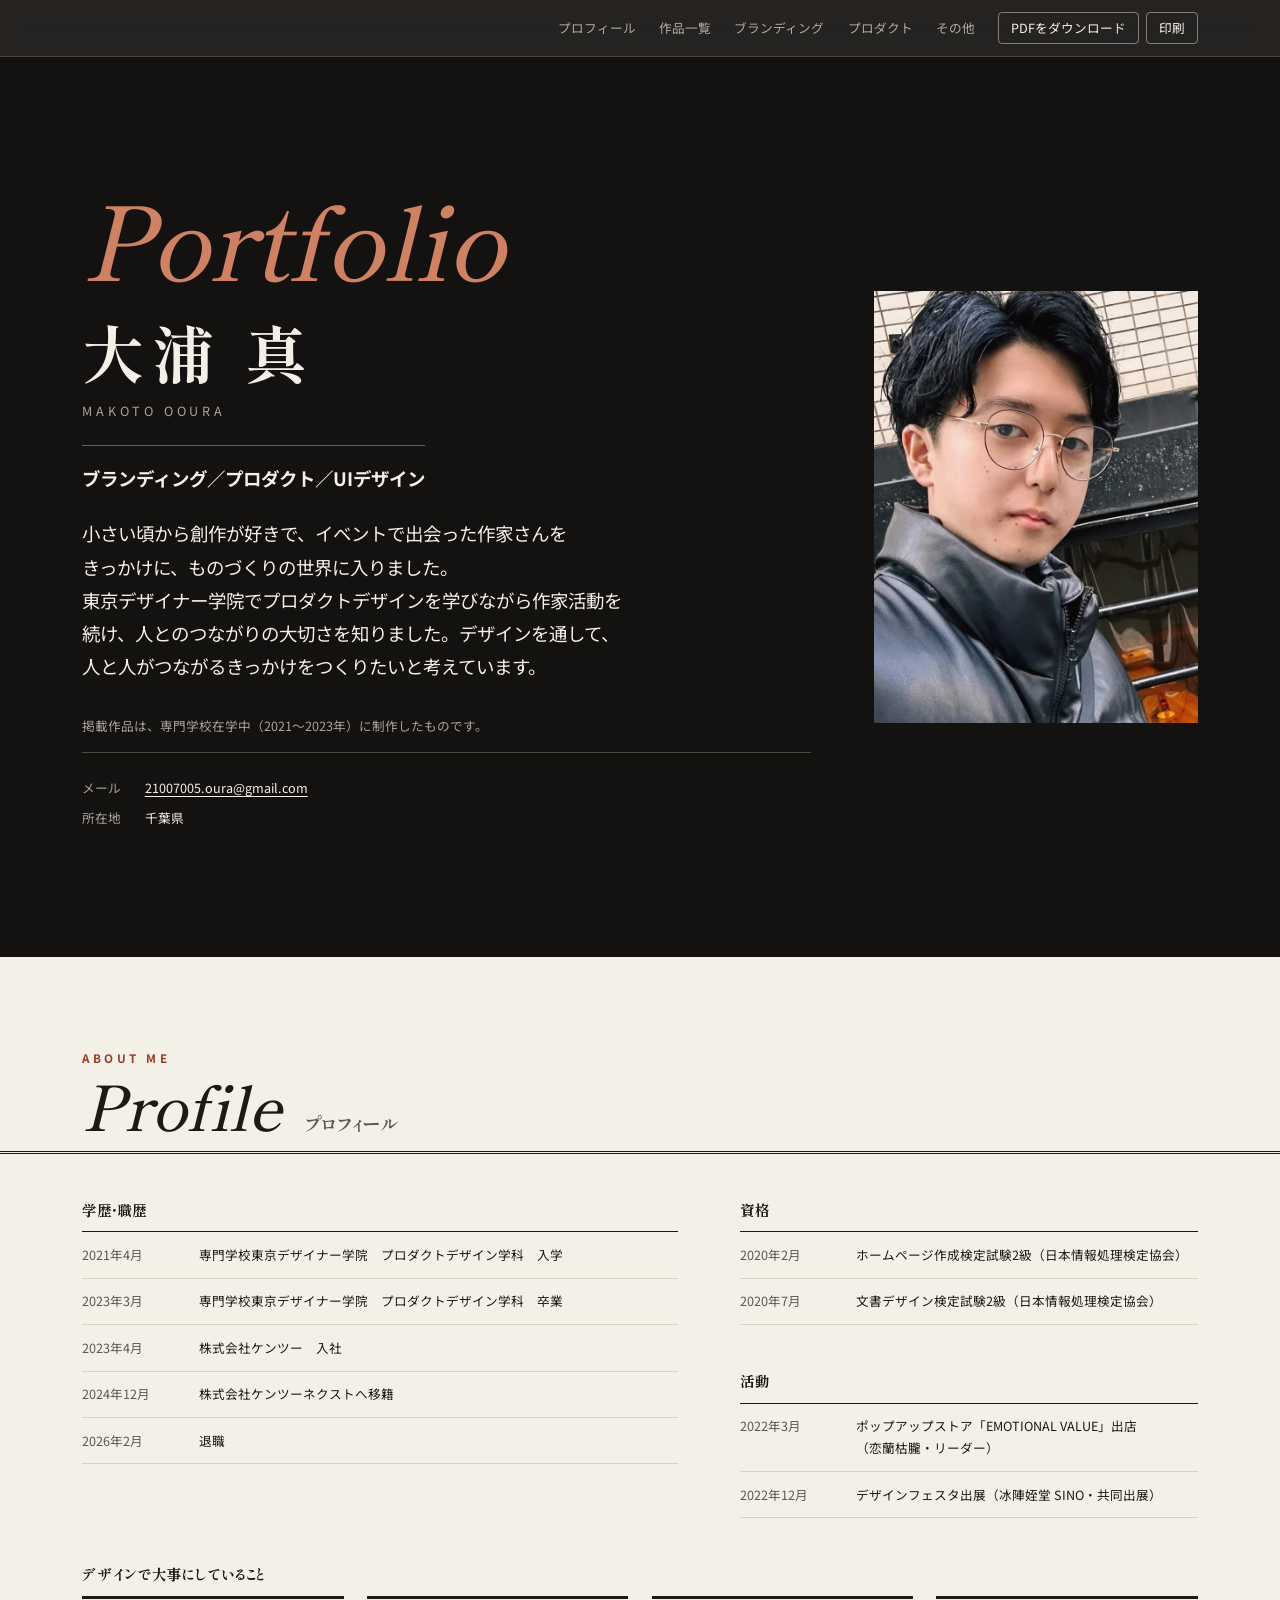
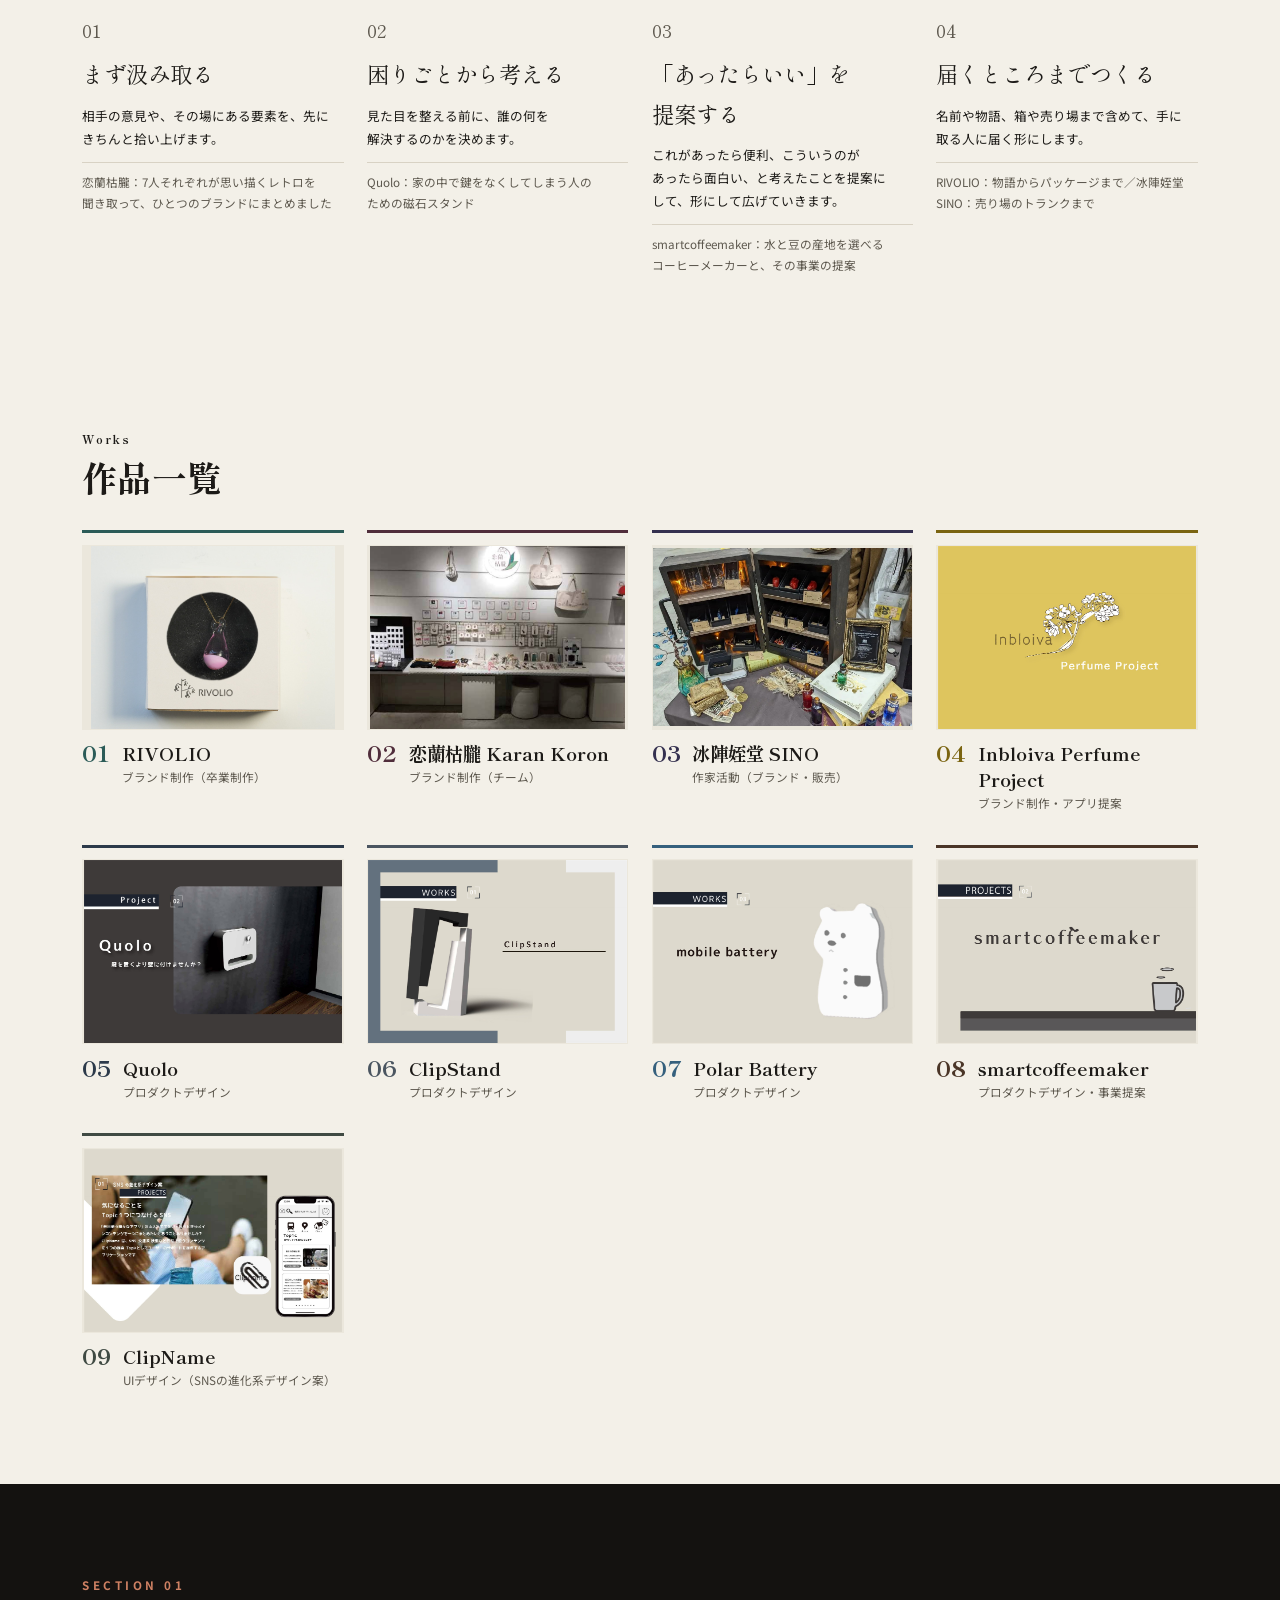
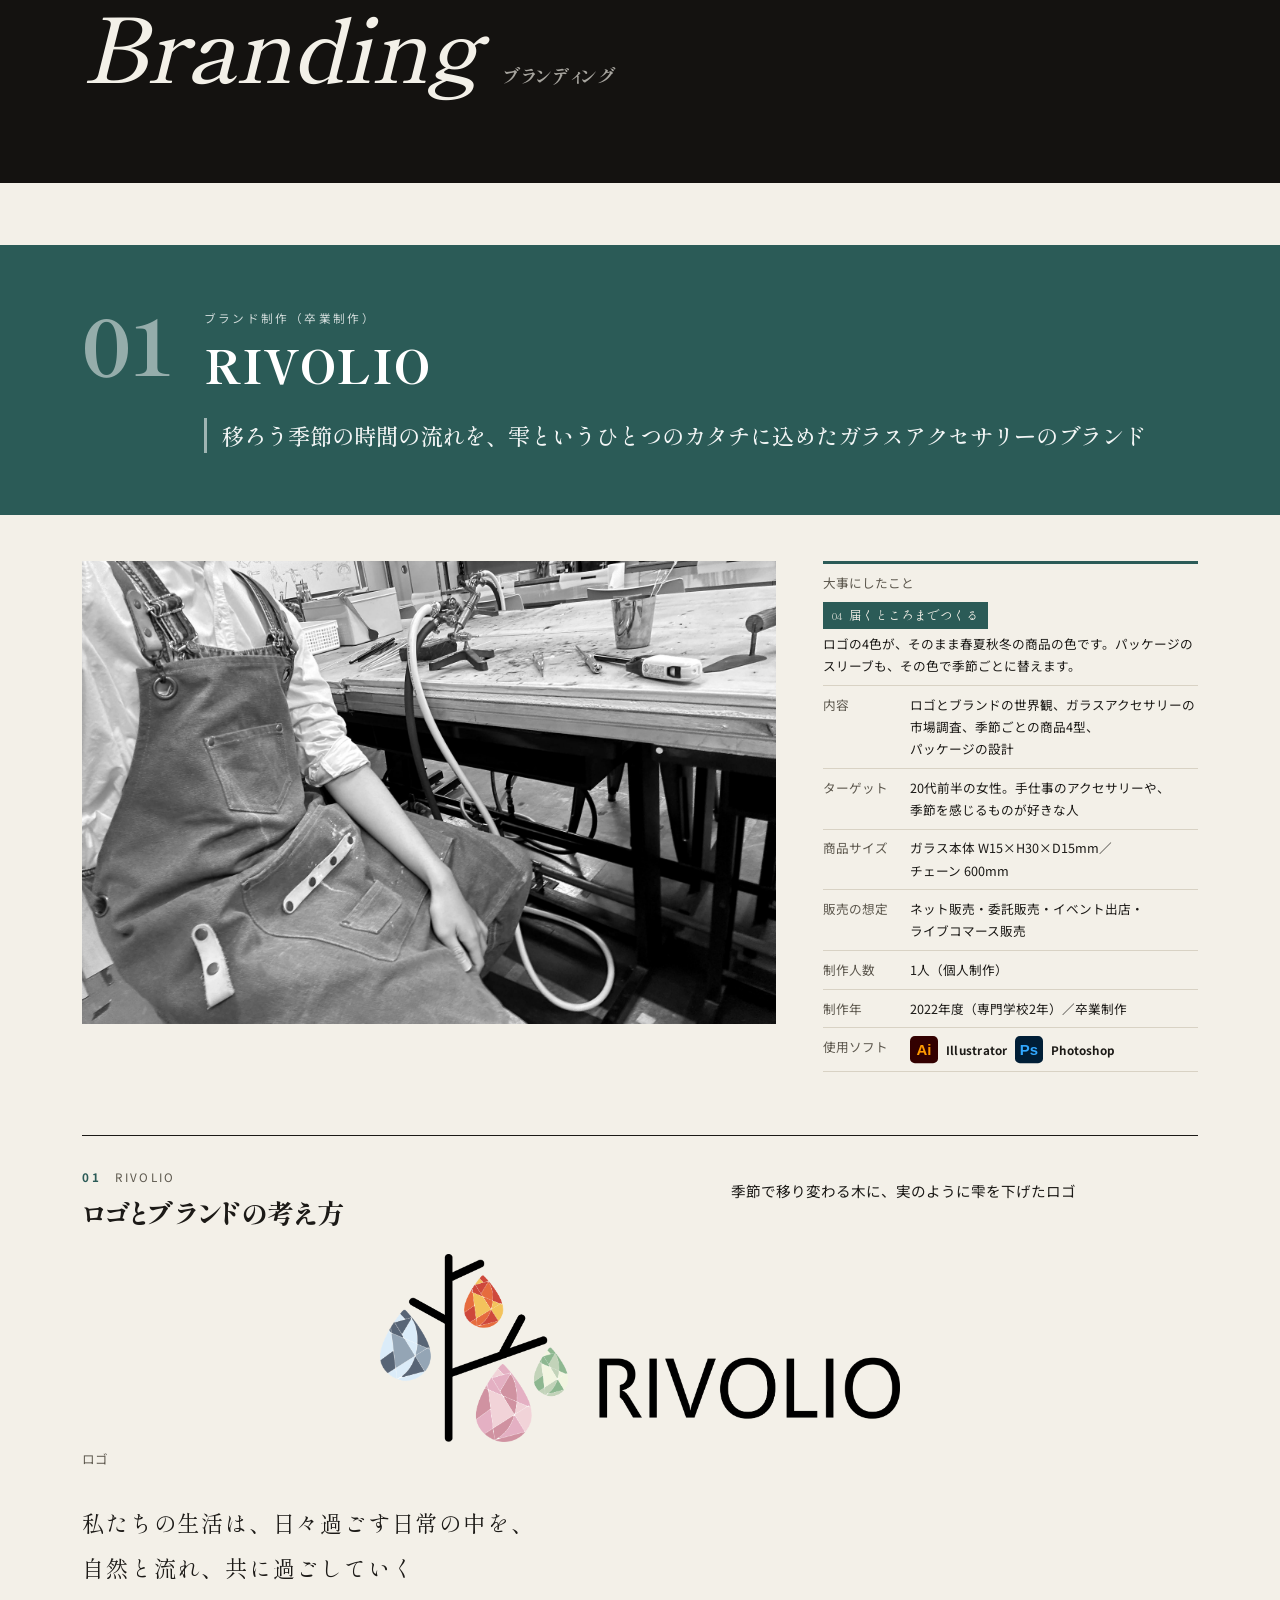
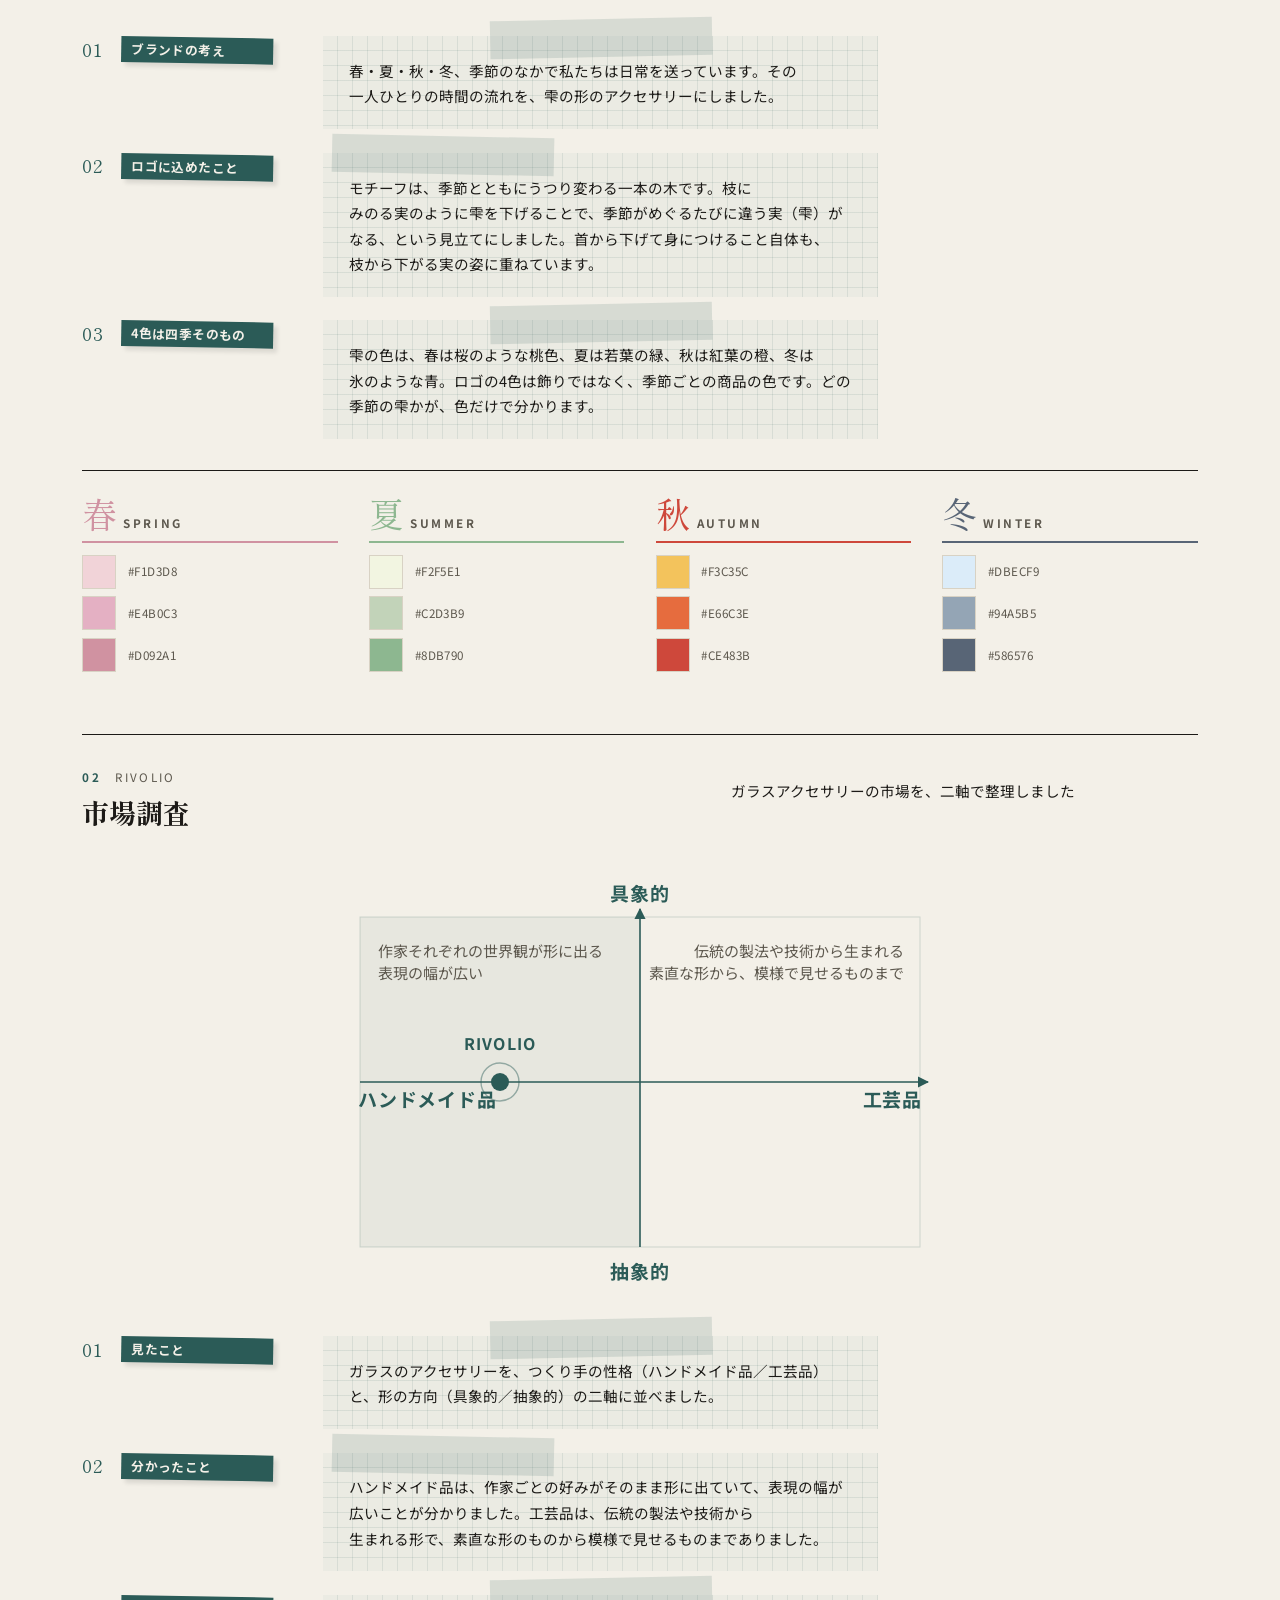
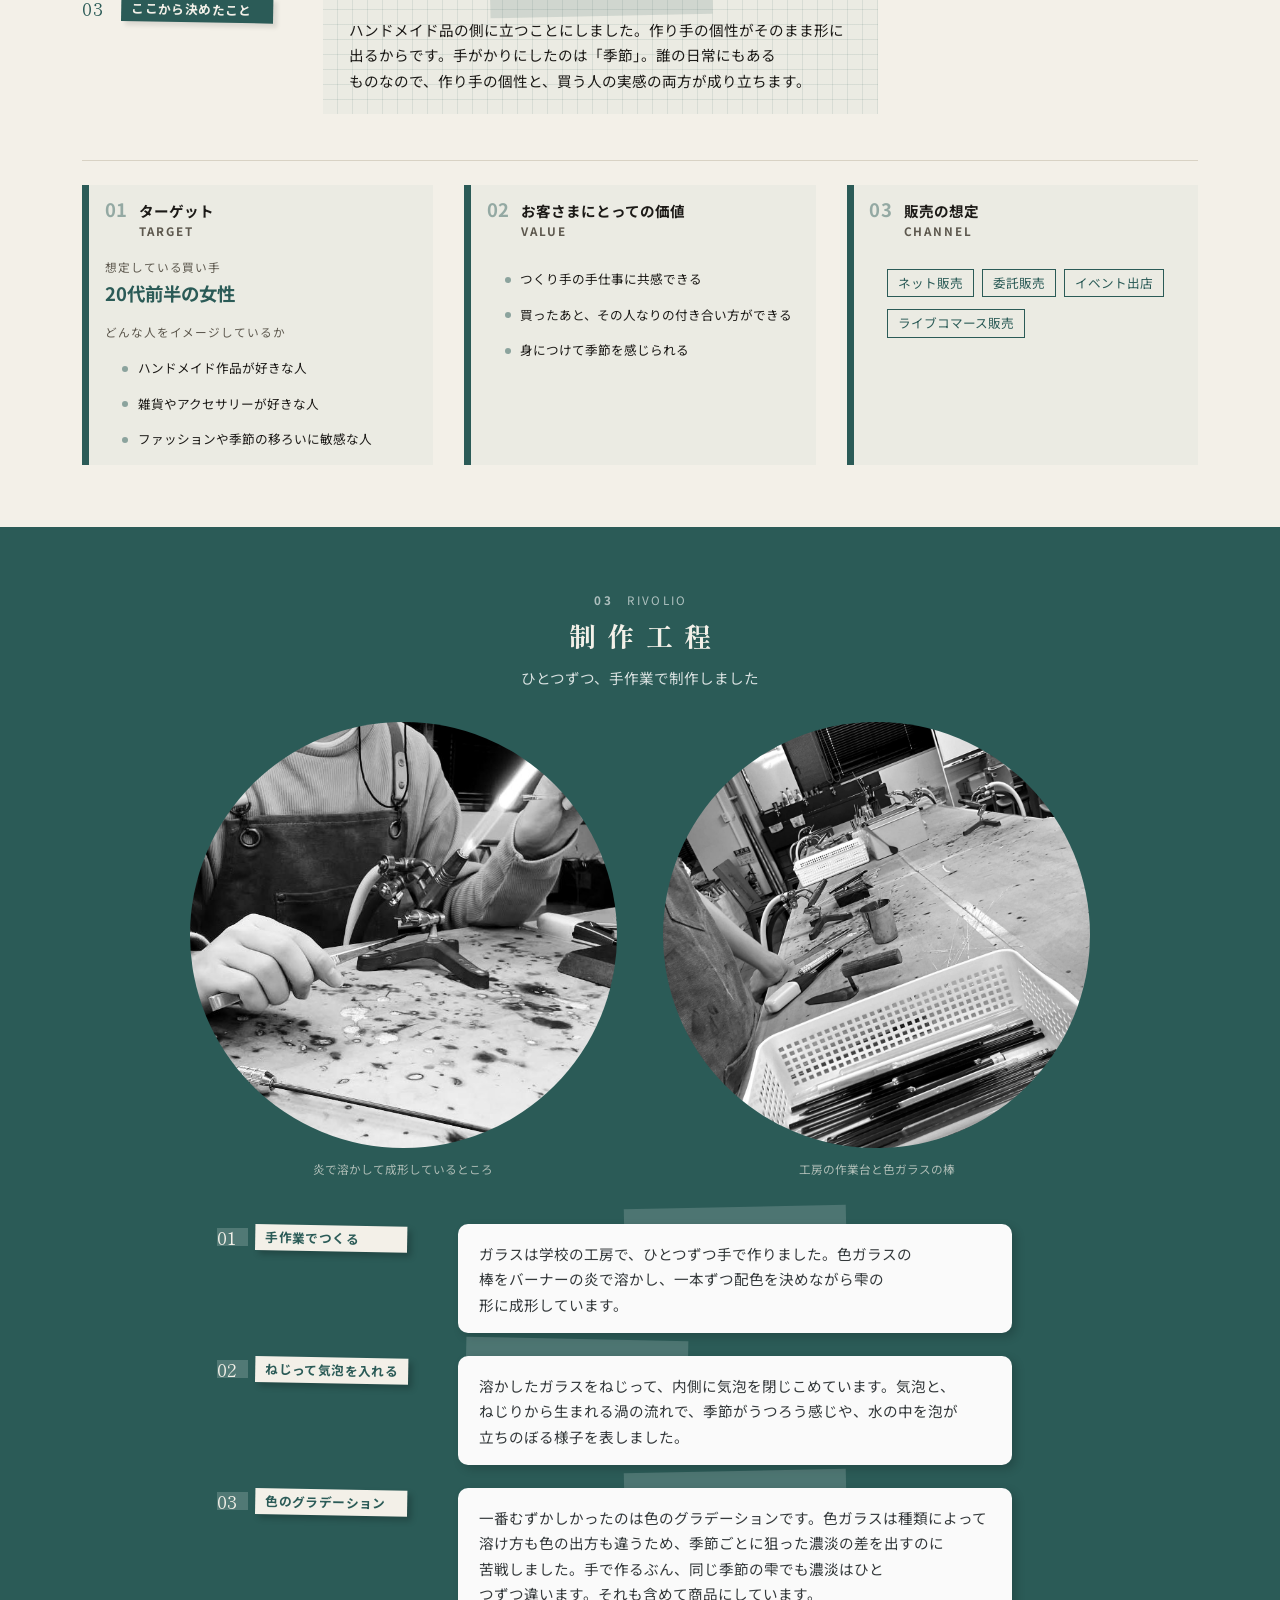
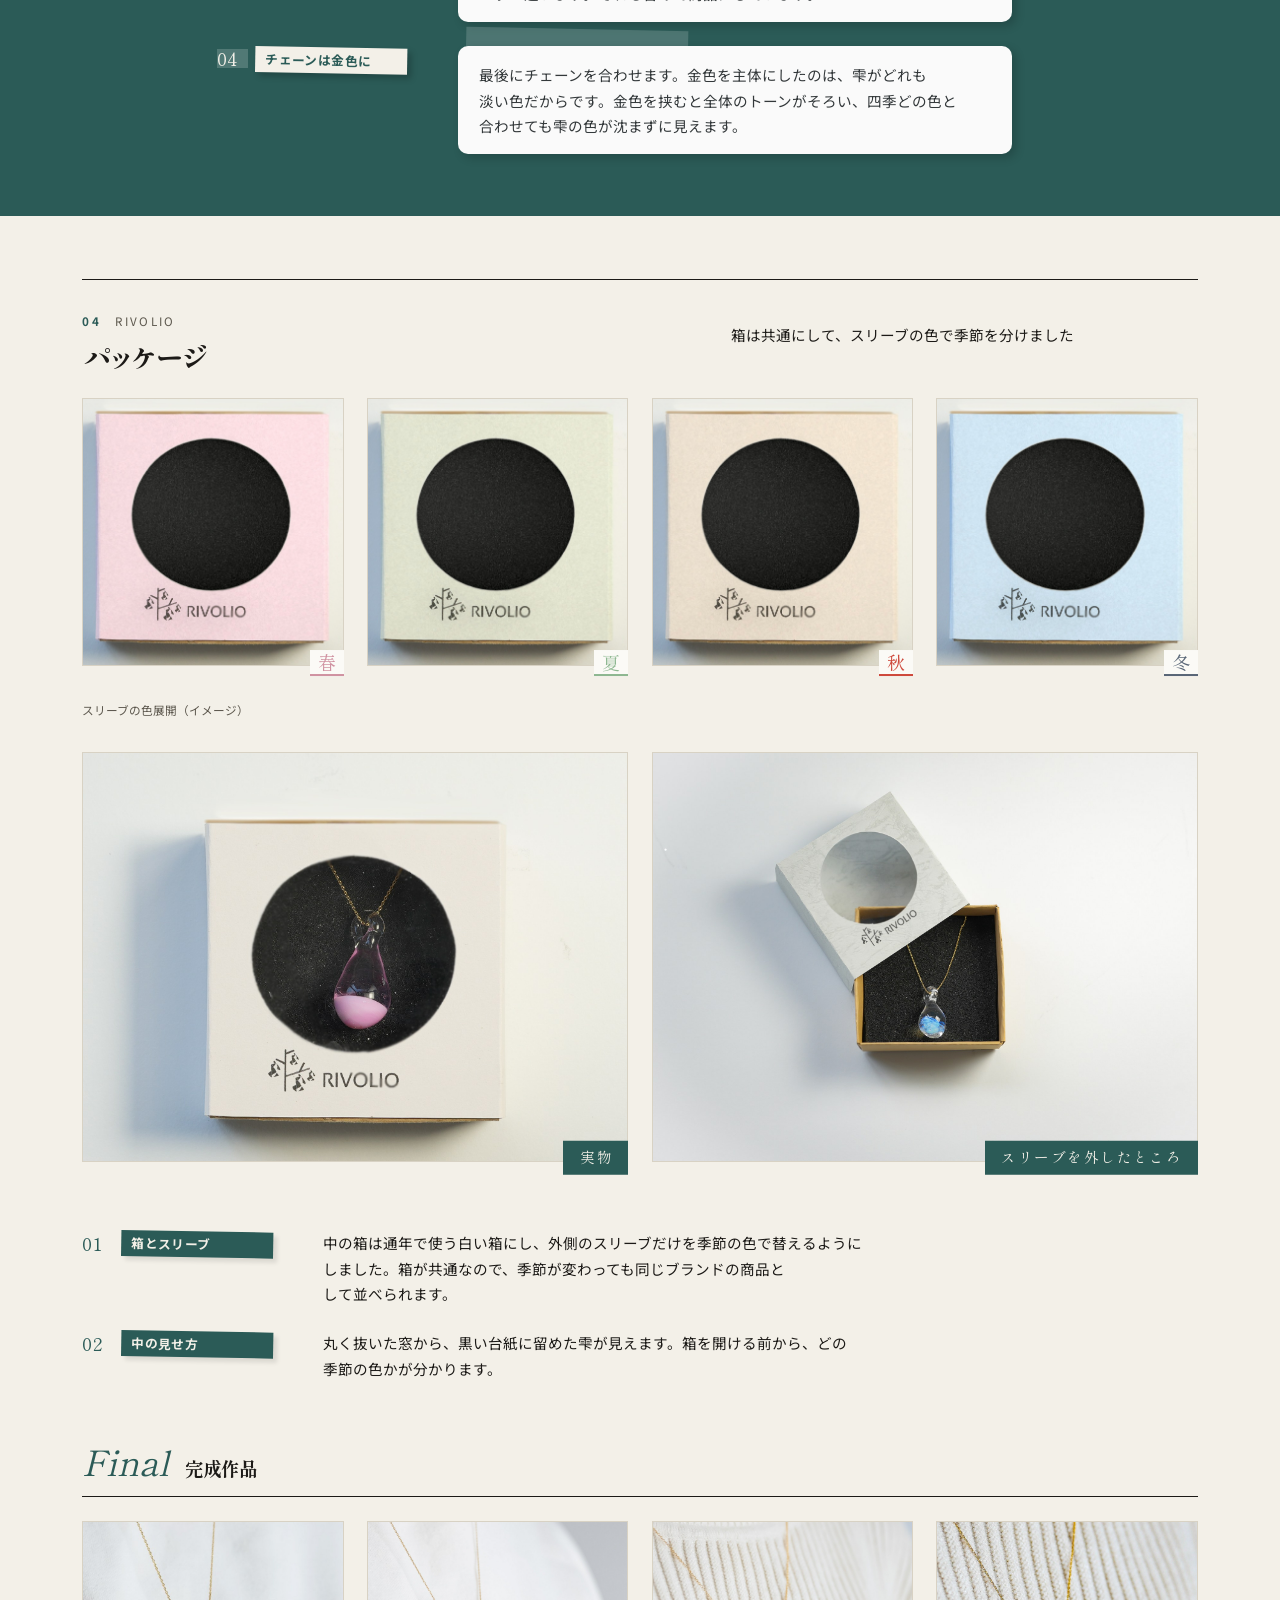
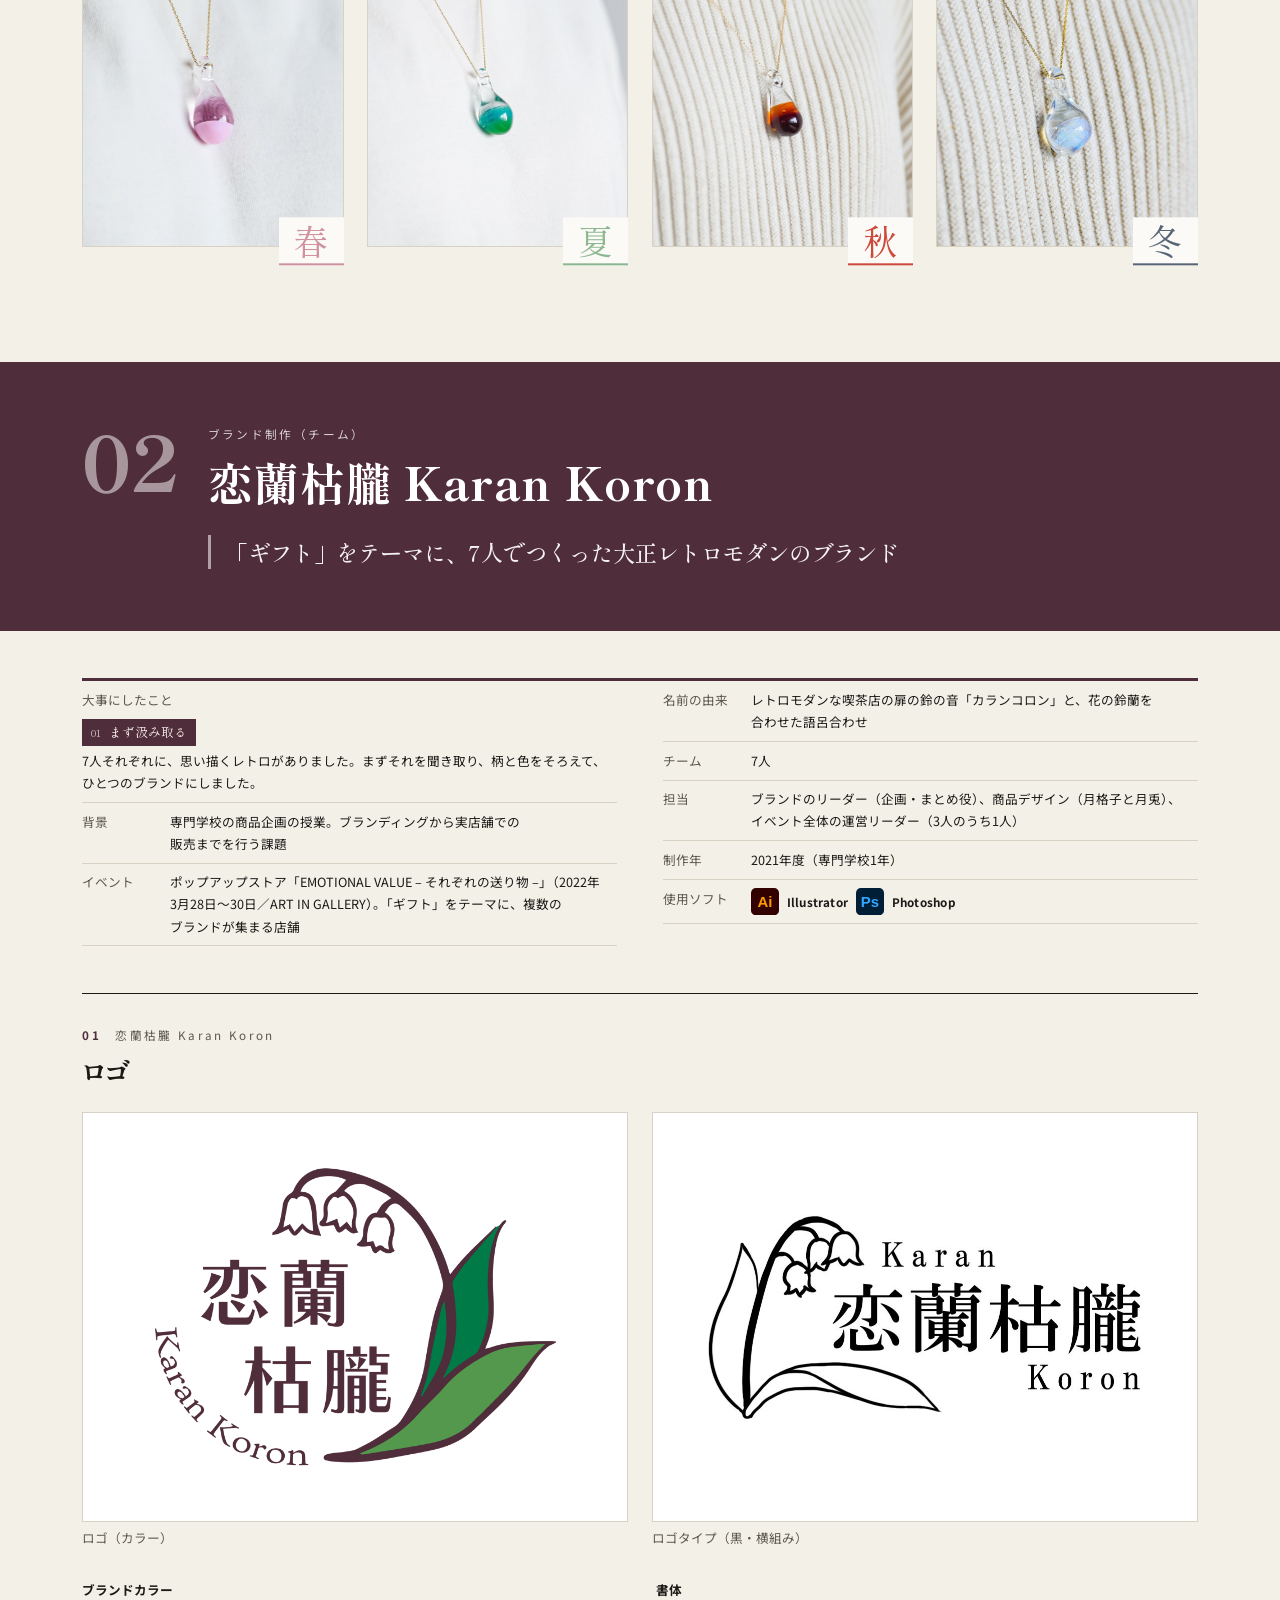
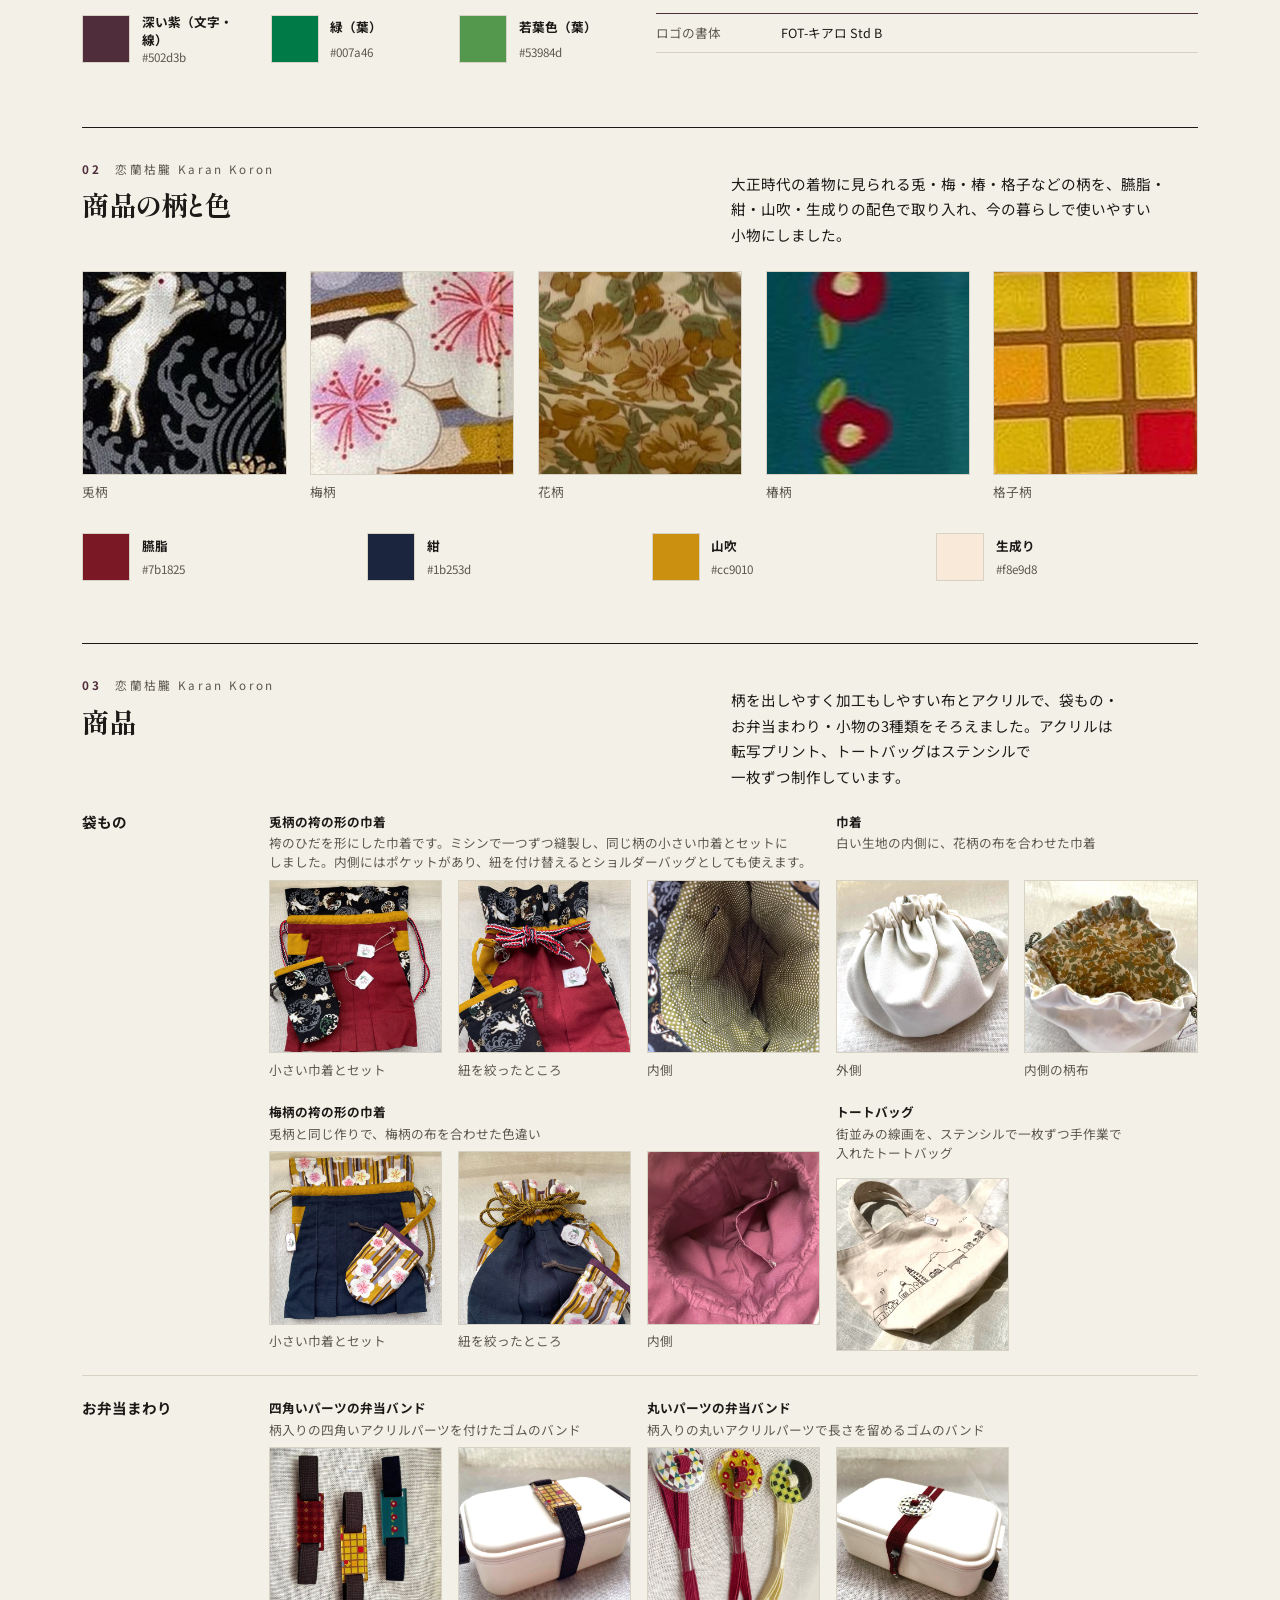
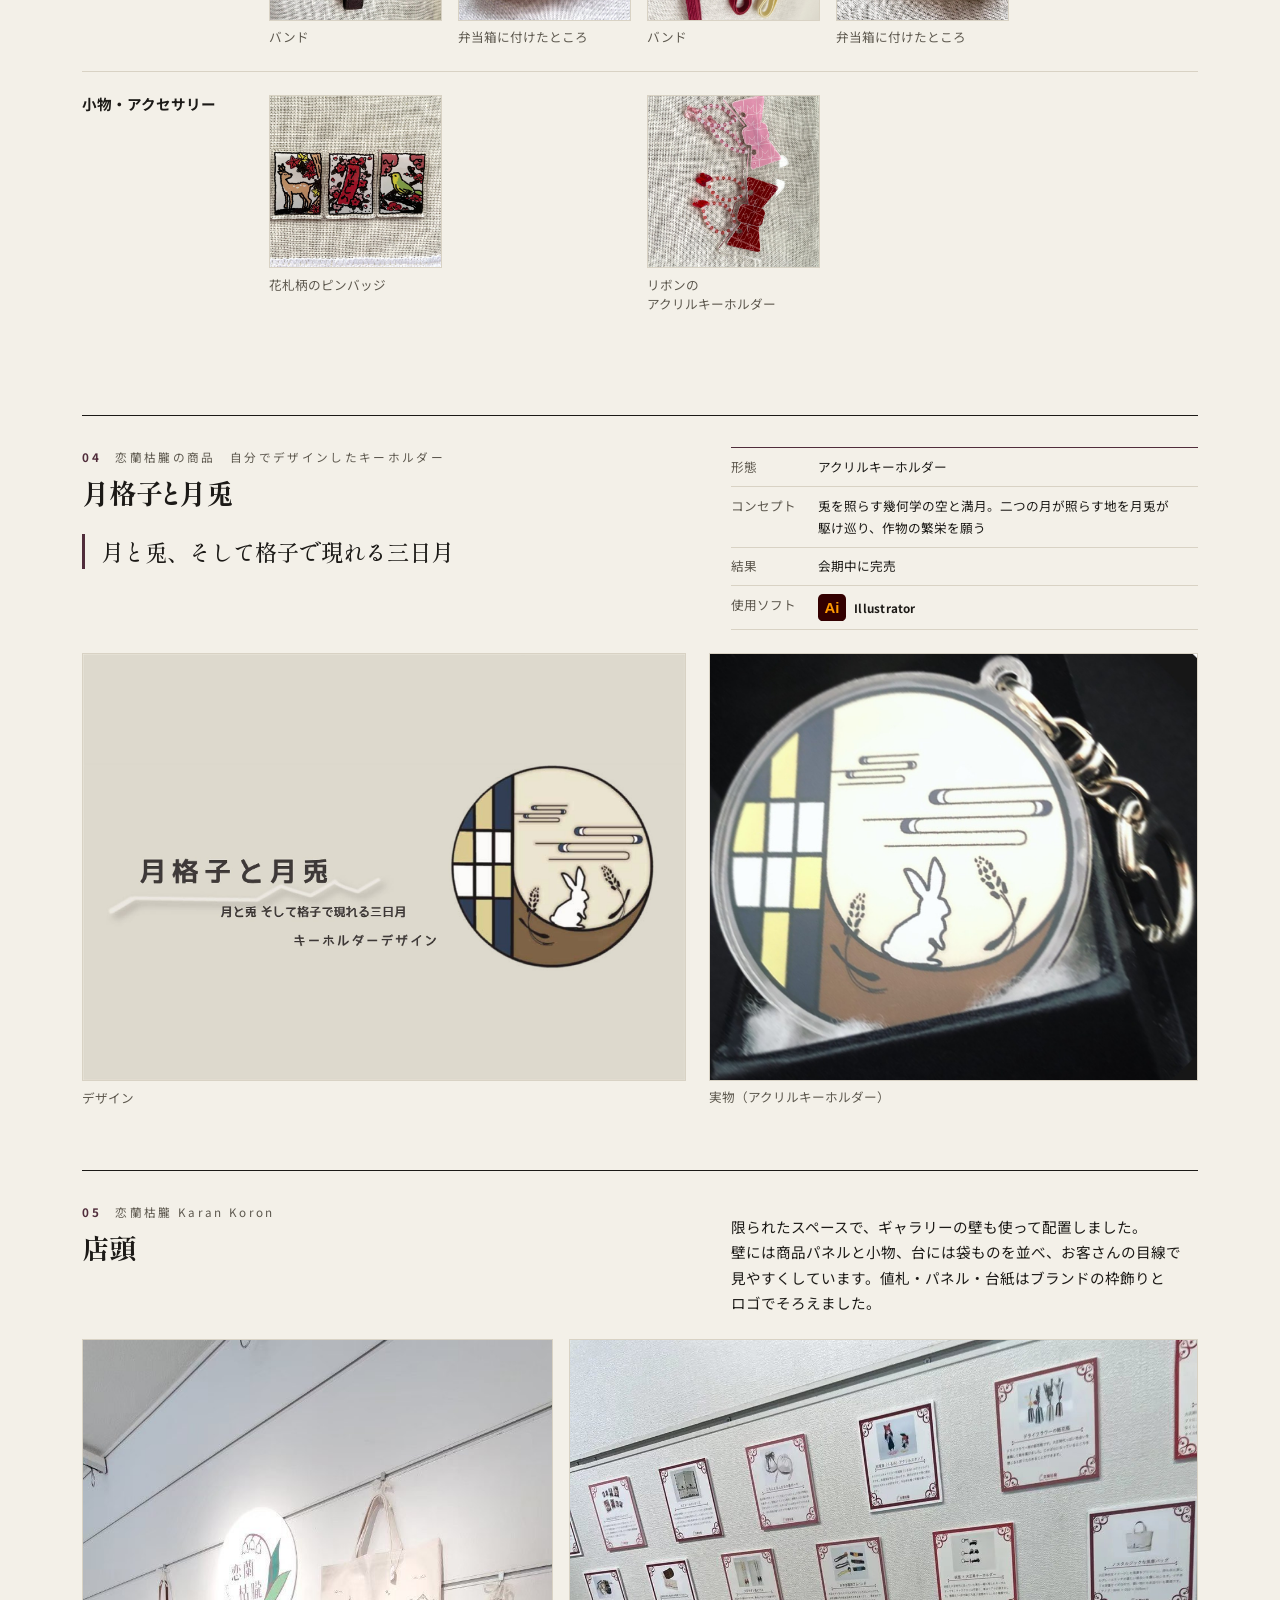
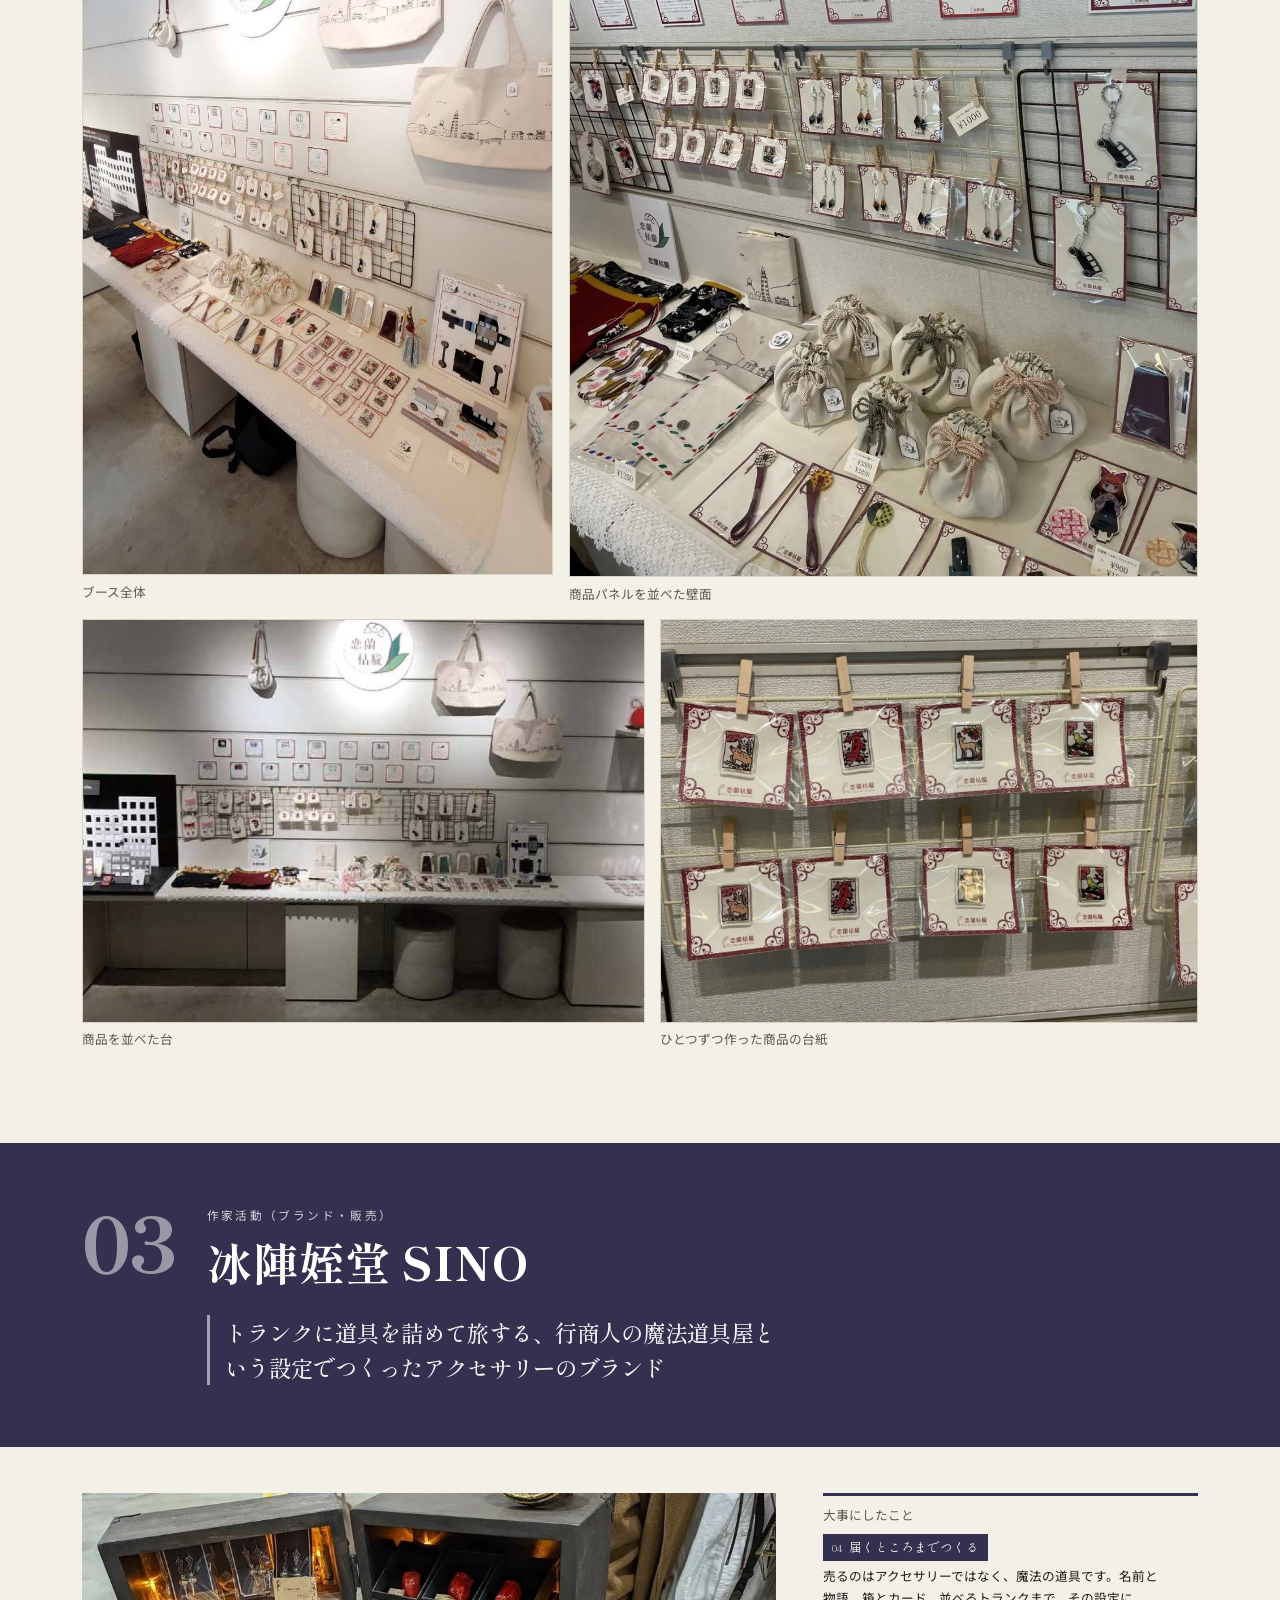
==== commit cad869e0: "自己紹介の締めを、人と人がつながるきっかけをつくる話にする" ====
--- a/index.html
+++ b/index.html
@@ -37,7 +37,7 @@
       <h1 class="name" id="name">大浦 真</h1>
       <p class="name-en">Makoto Ooura</p>
       <p class="role">ブランディング／プロダクト／UIデザイン</p>
-      <p class="cover-intro">小さい頃から創作が好きで、イベントで出会った作家さんをきっかけに、ものづくりの世界に入りました。東京デザイナー学院でプロダクトデザインを学びながら作家活動を続け、人とのつながりの大切さを知りました。「あったらいい」を一緒に考え、提案できるデザイナーを目指しています。</p>
+      <p class="cover-intro">小さい頃から創作が好きで、イベントで出会った作家さんをきっかけに、ものづくりの世界に入りました。東京デザイナー学院でプロダクトデザインを学びながら作家活動を続け、人とのつながりの大切さを知りました。デザインを通して、人と人がつながるきっかけをつくりたいと考えています。</p>
       <p class="cover-note">掲載作品は、専門学校在学中（2021〜2023年）に制作したものです。</p>
       <dl class="contact">
         <dt>メール</dt>
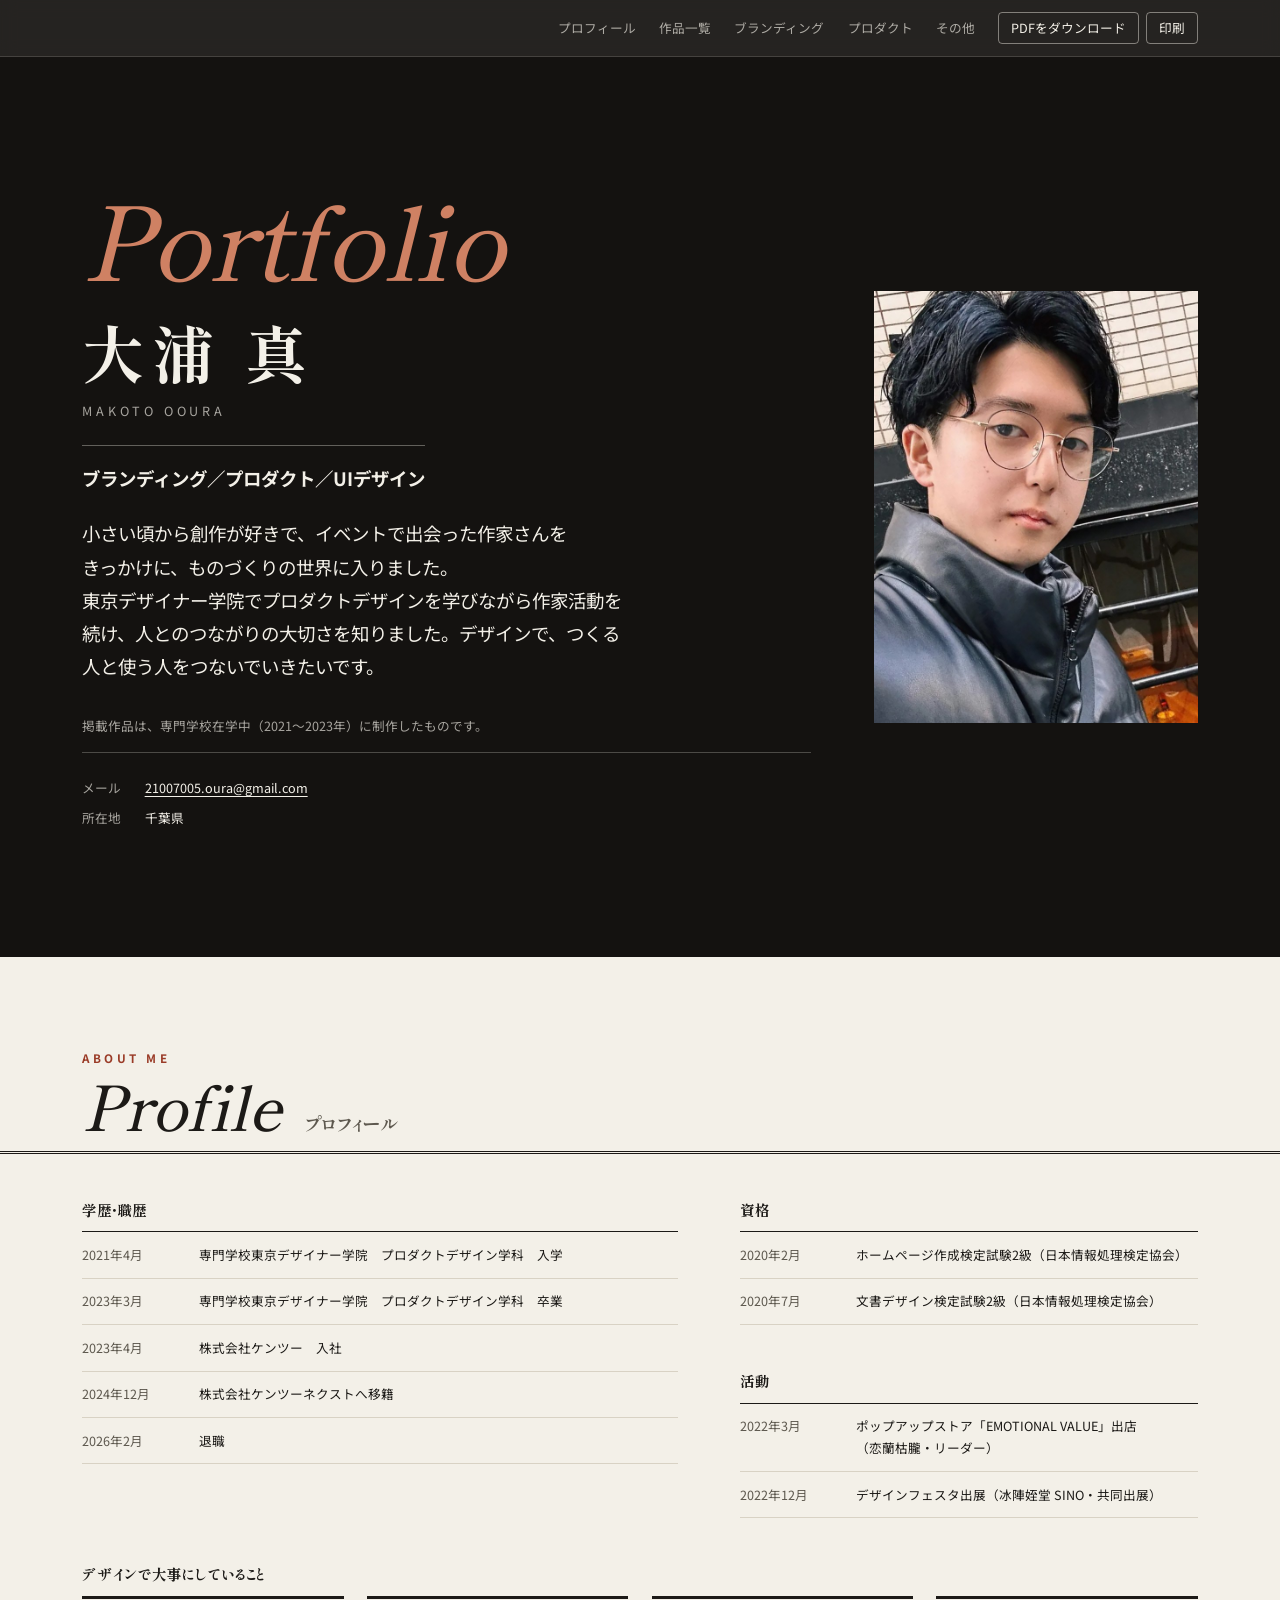
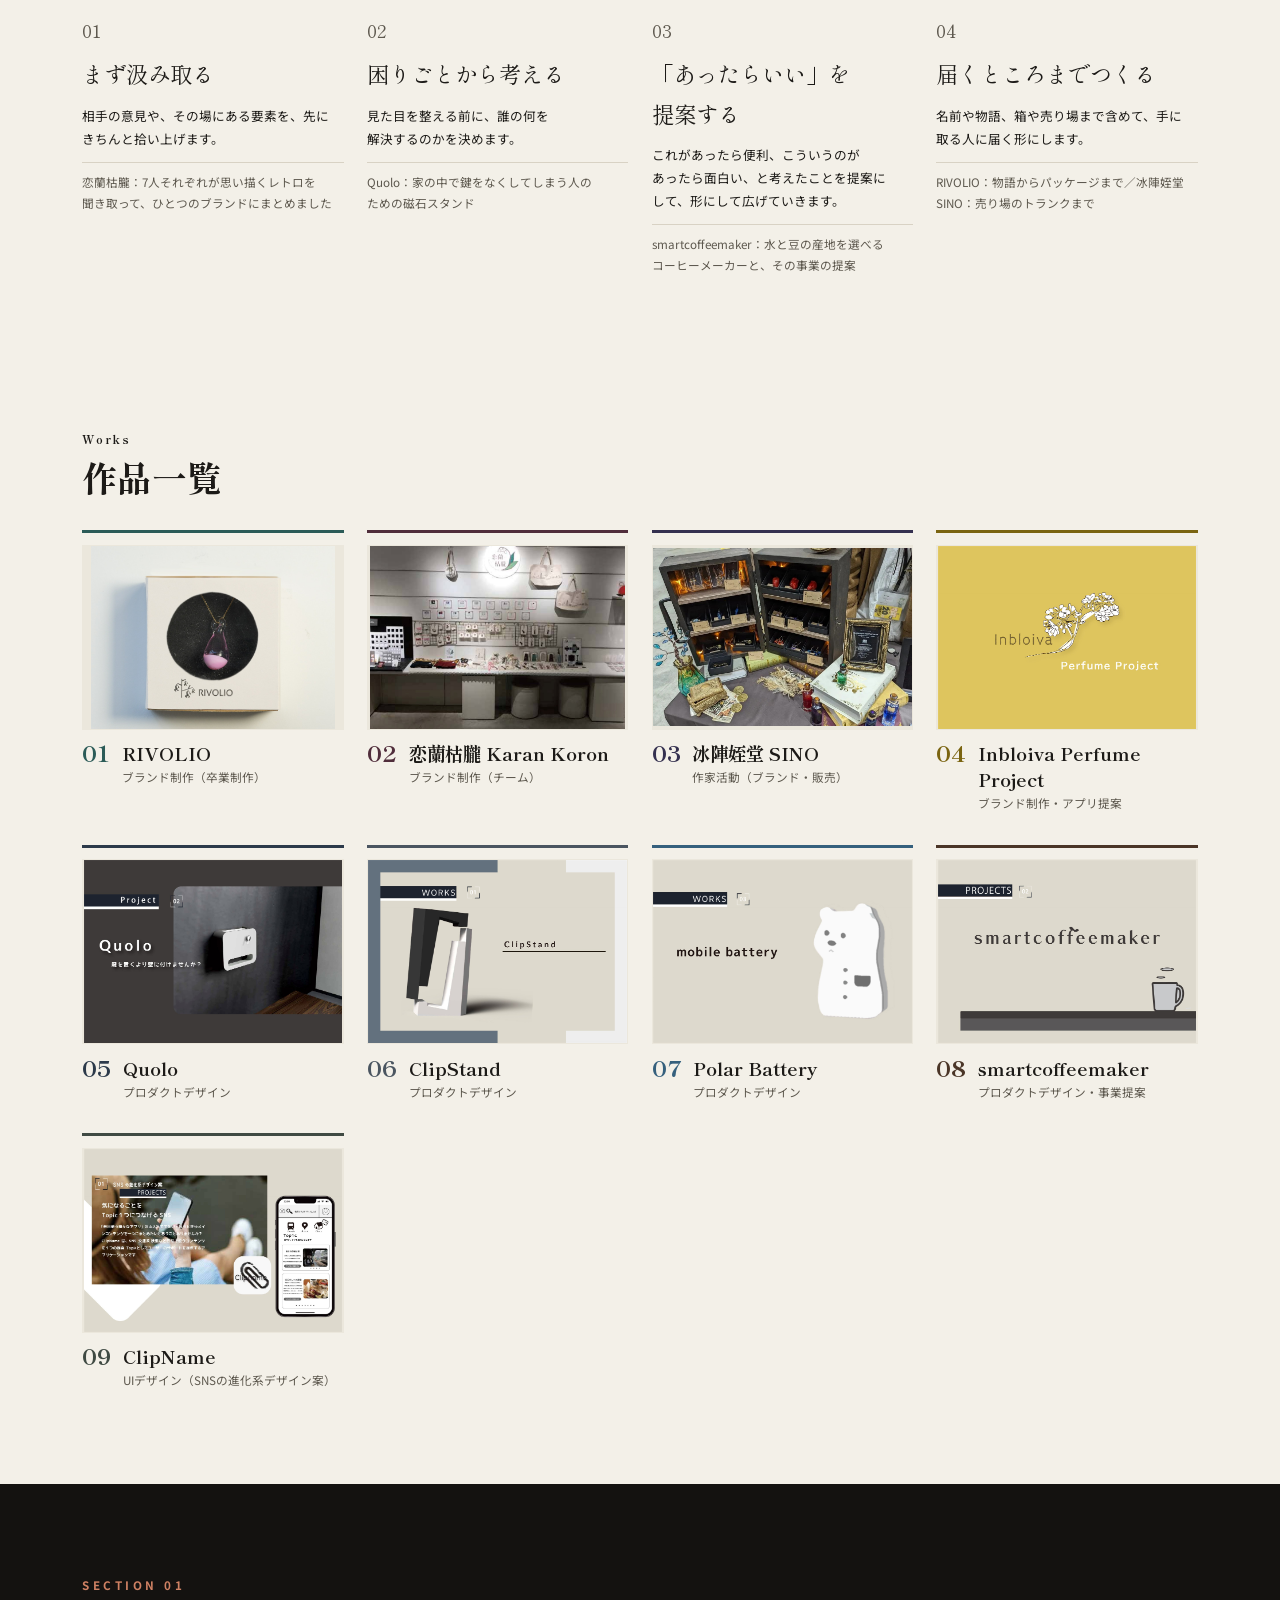
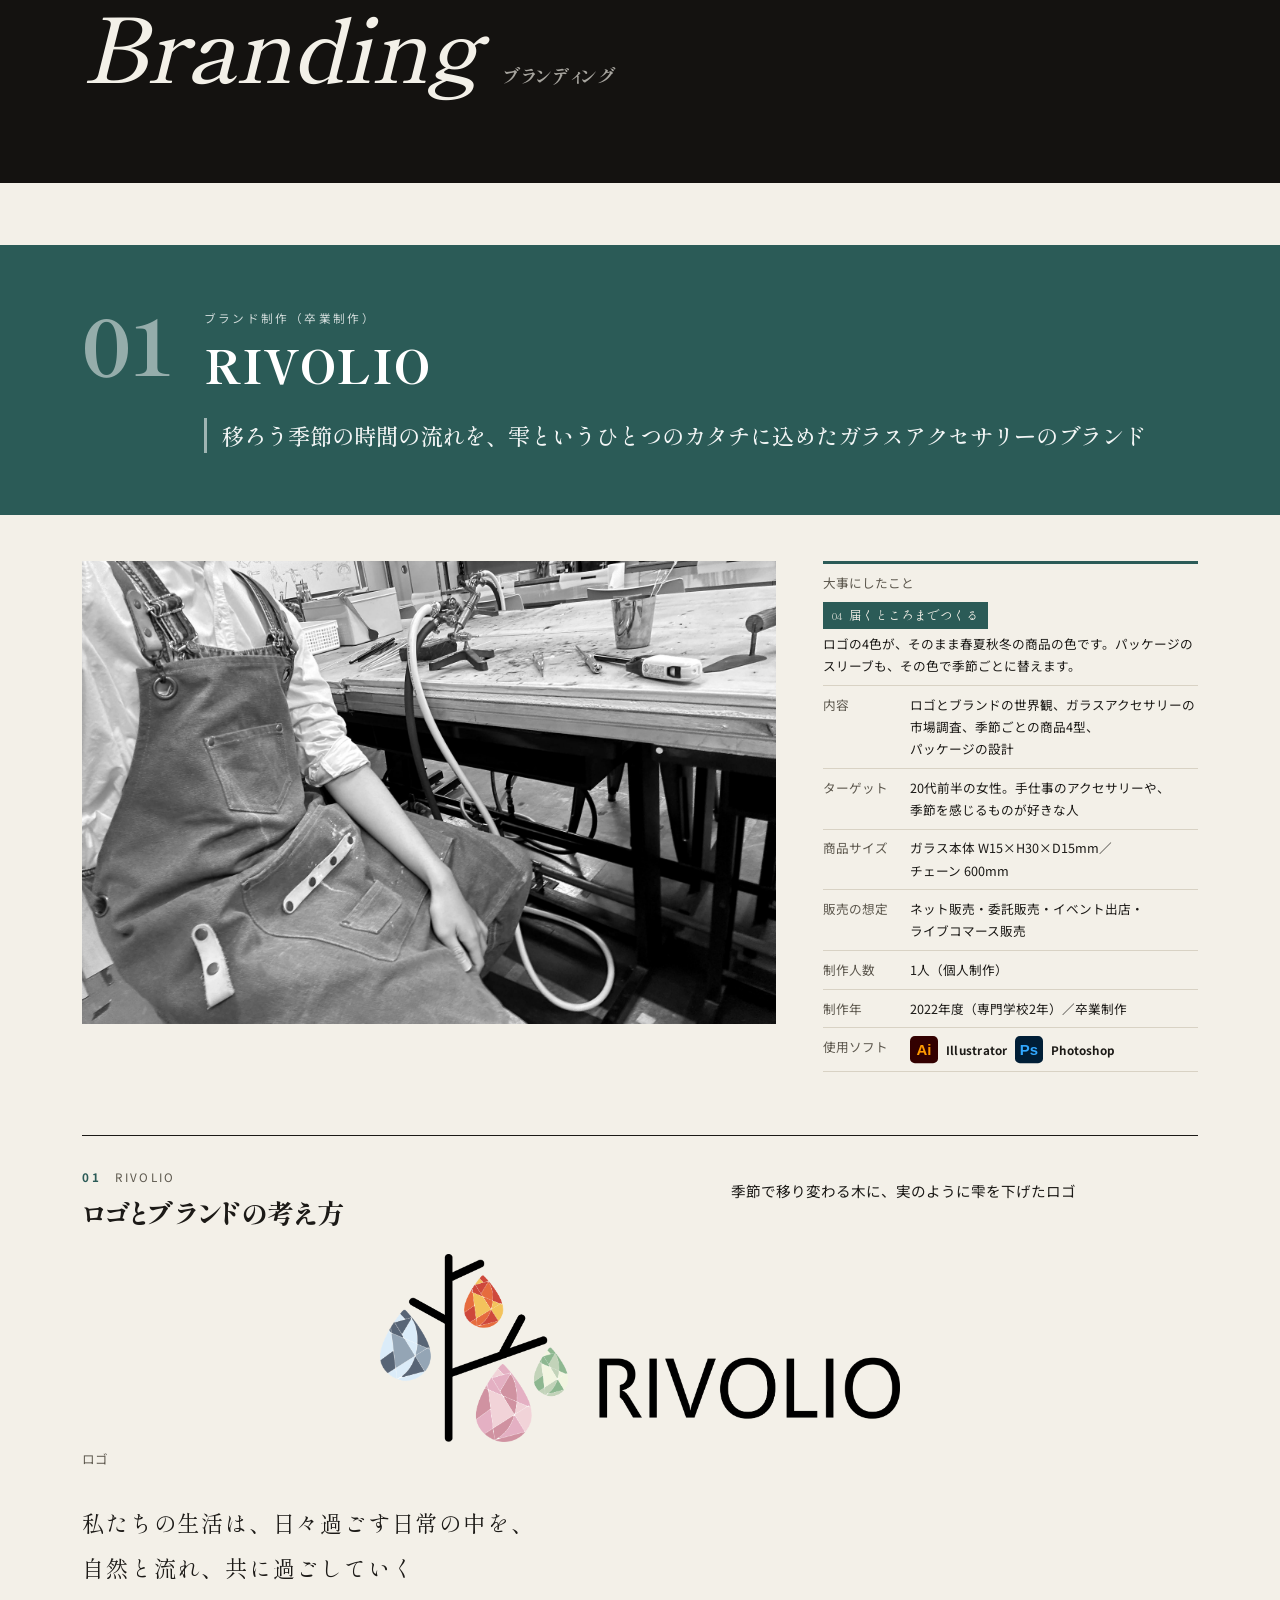
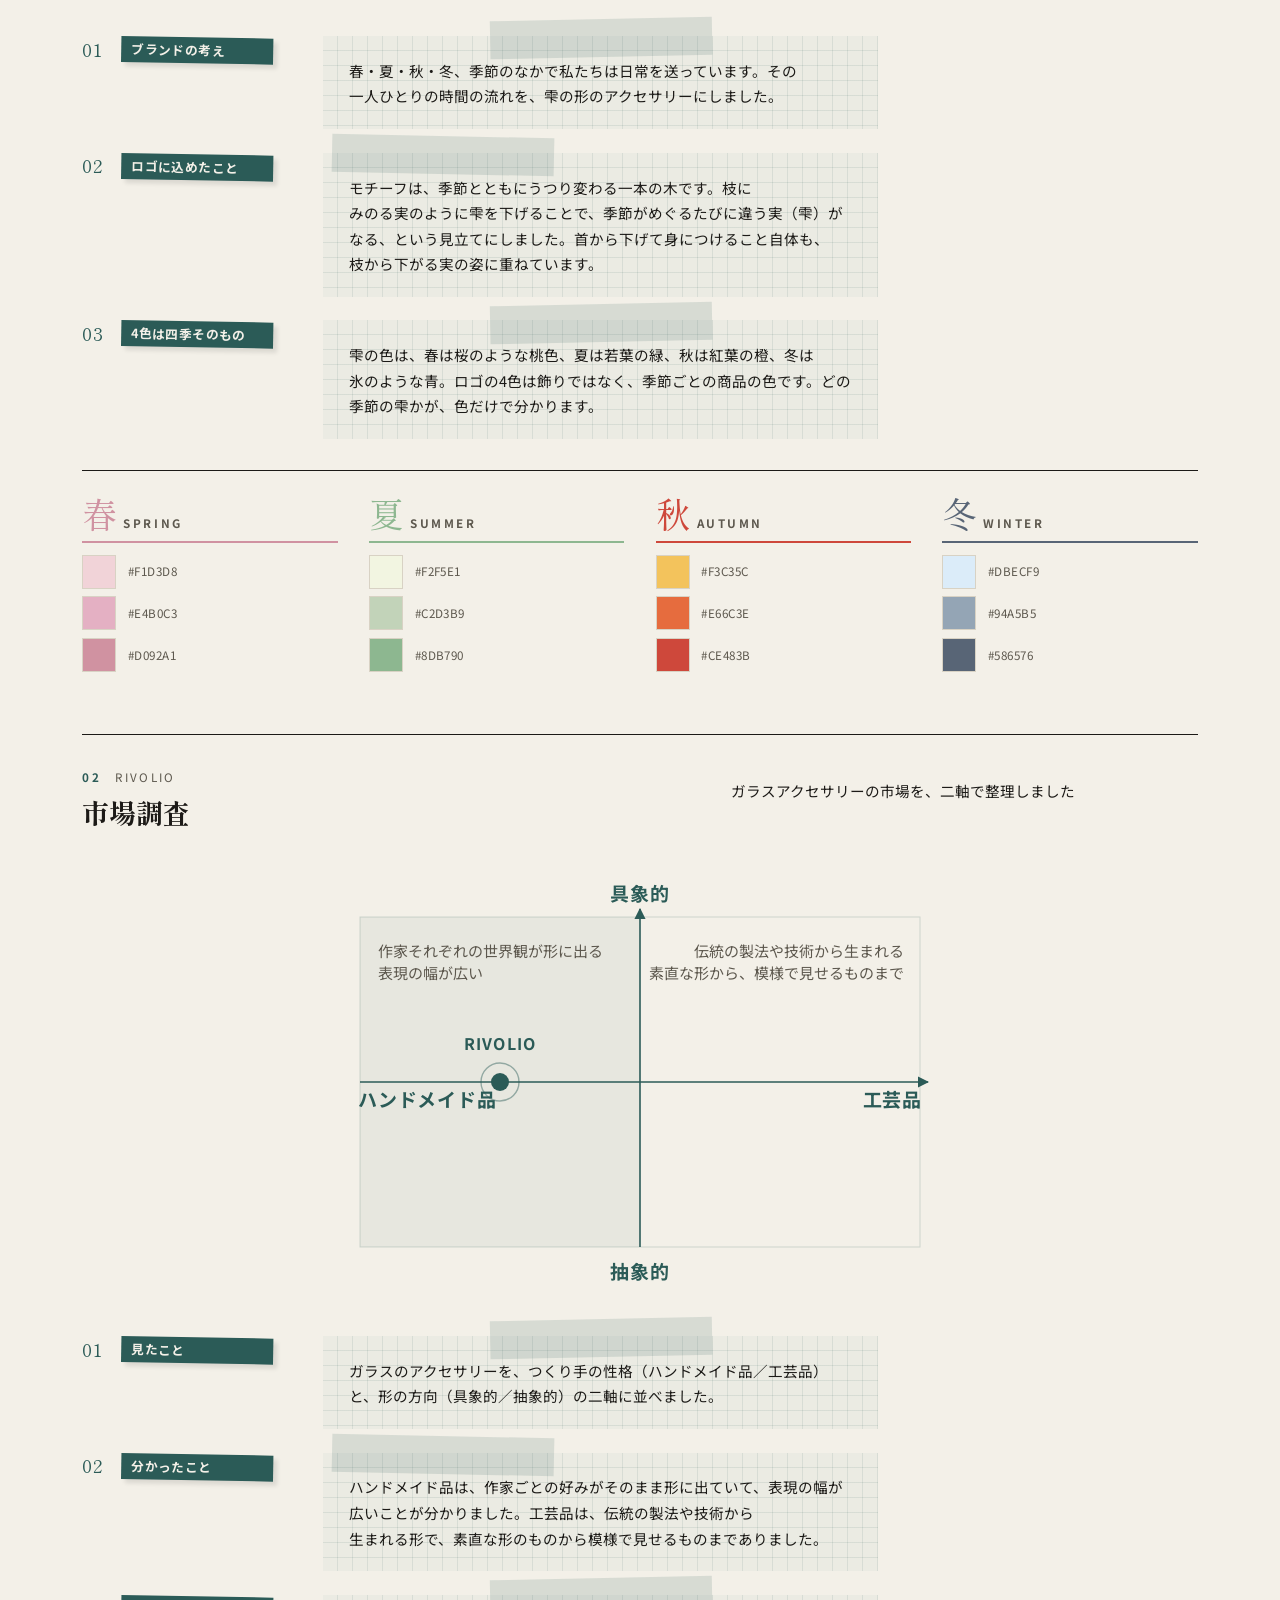
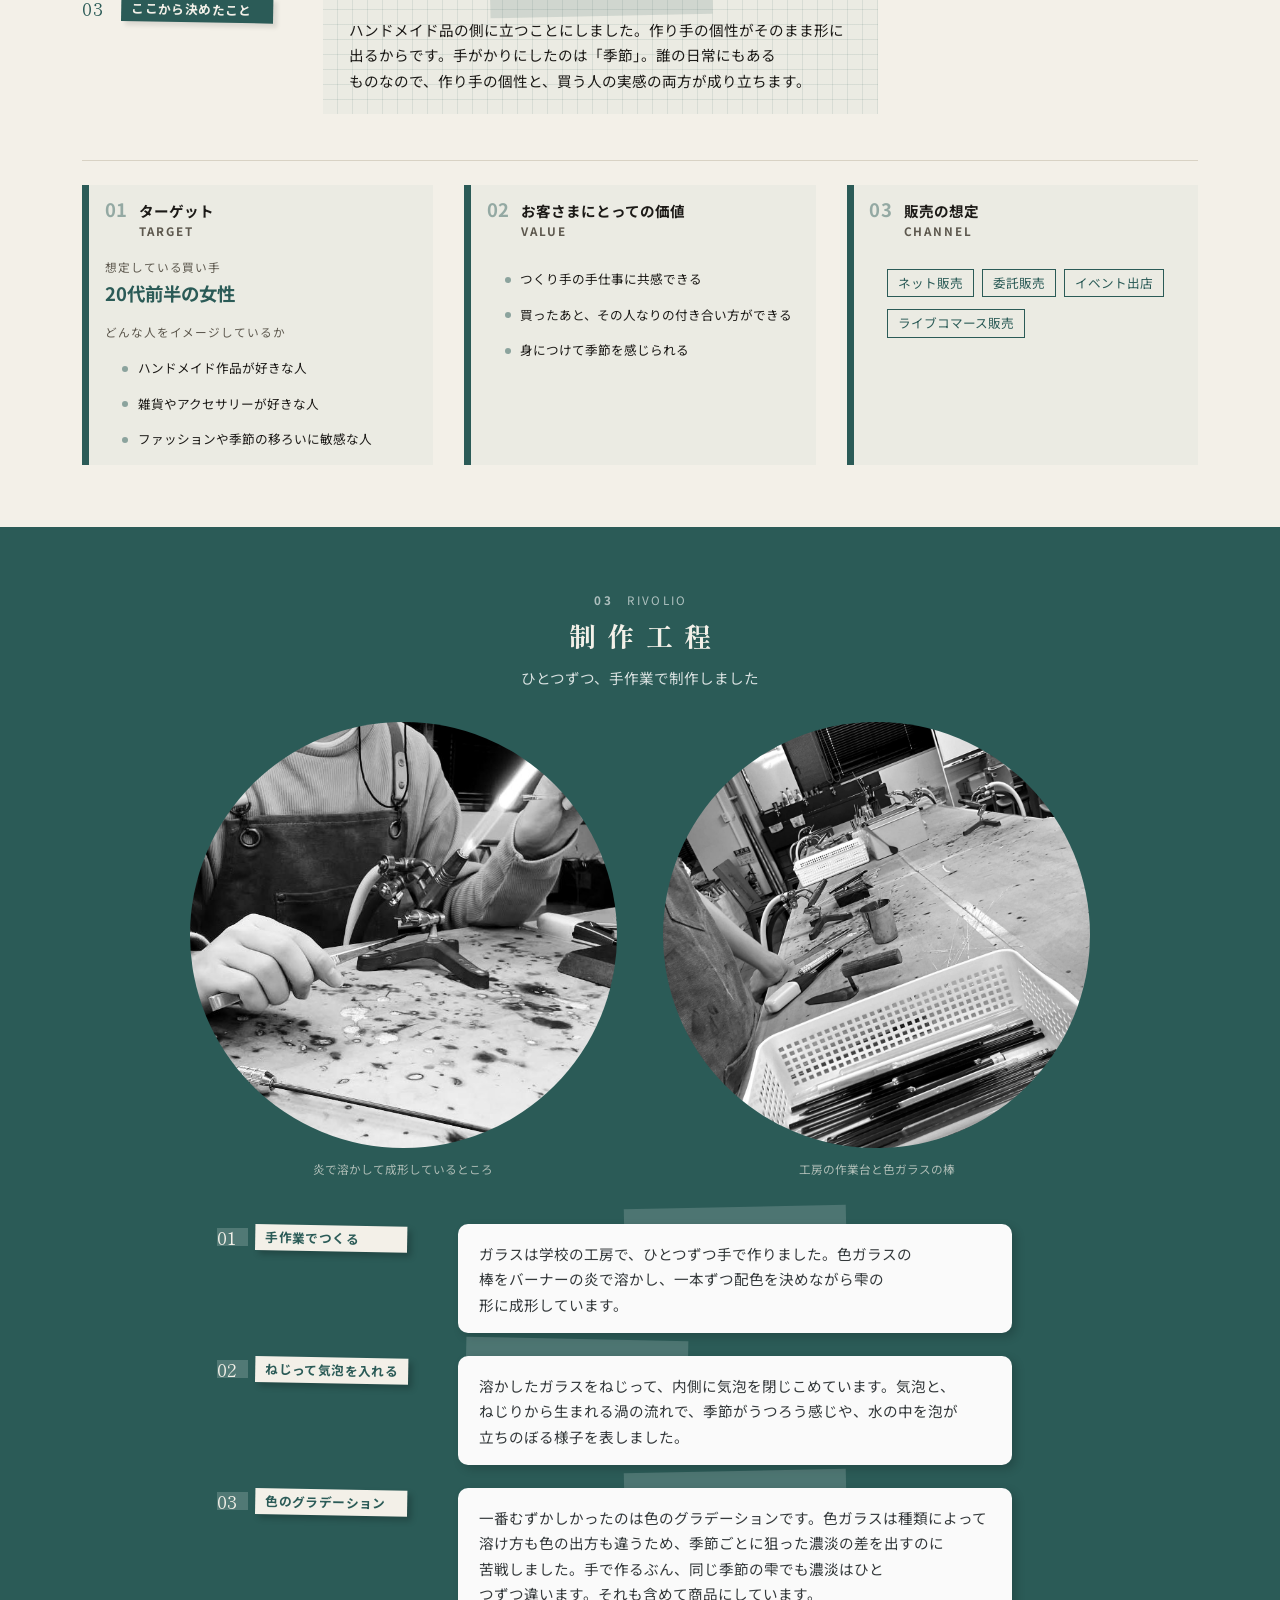
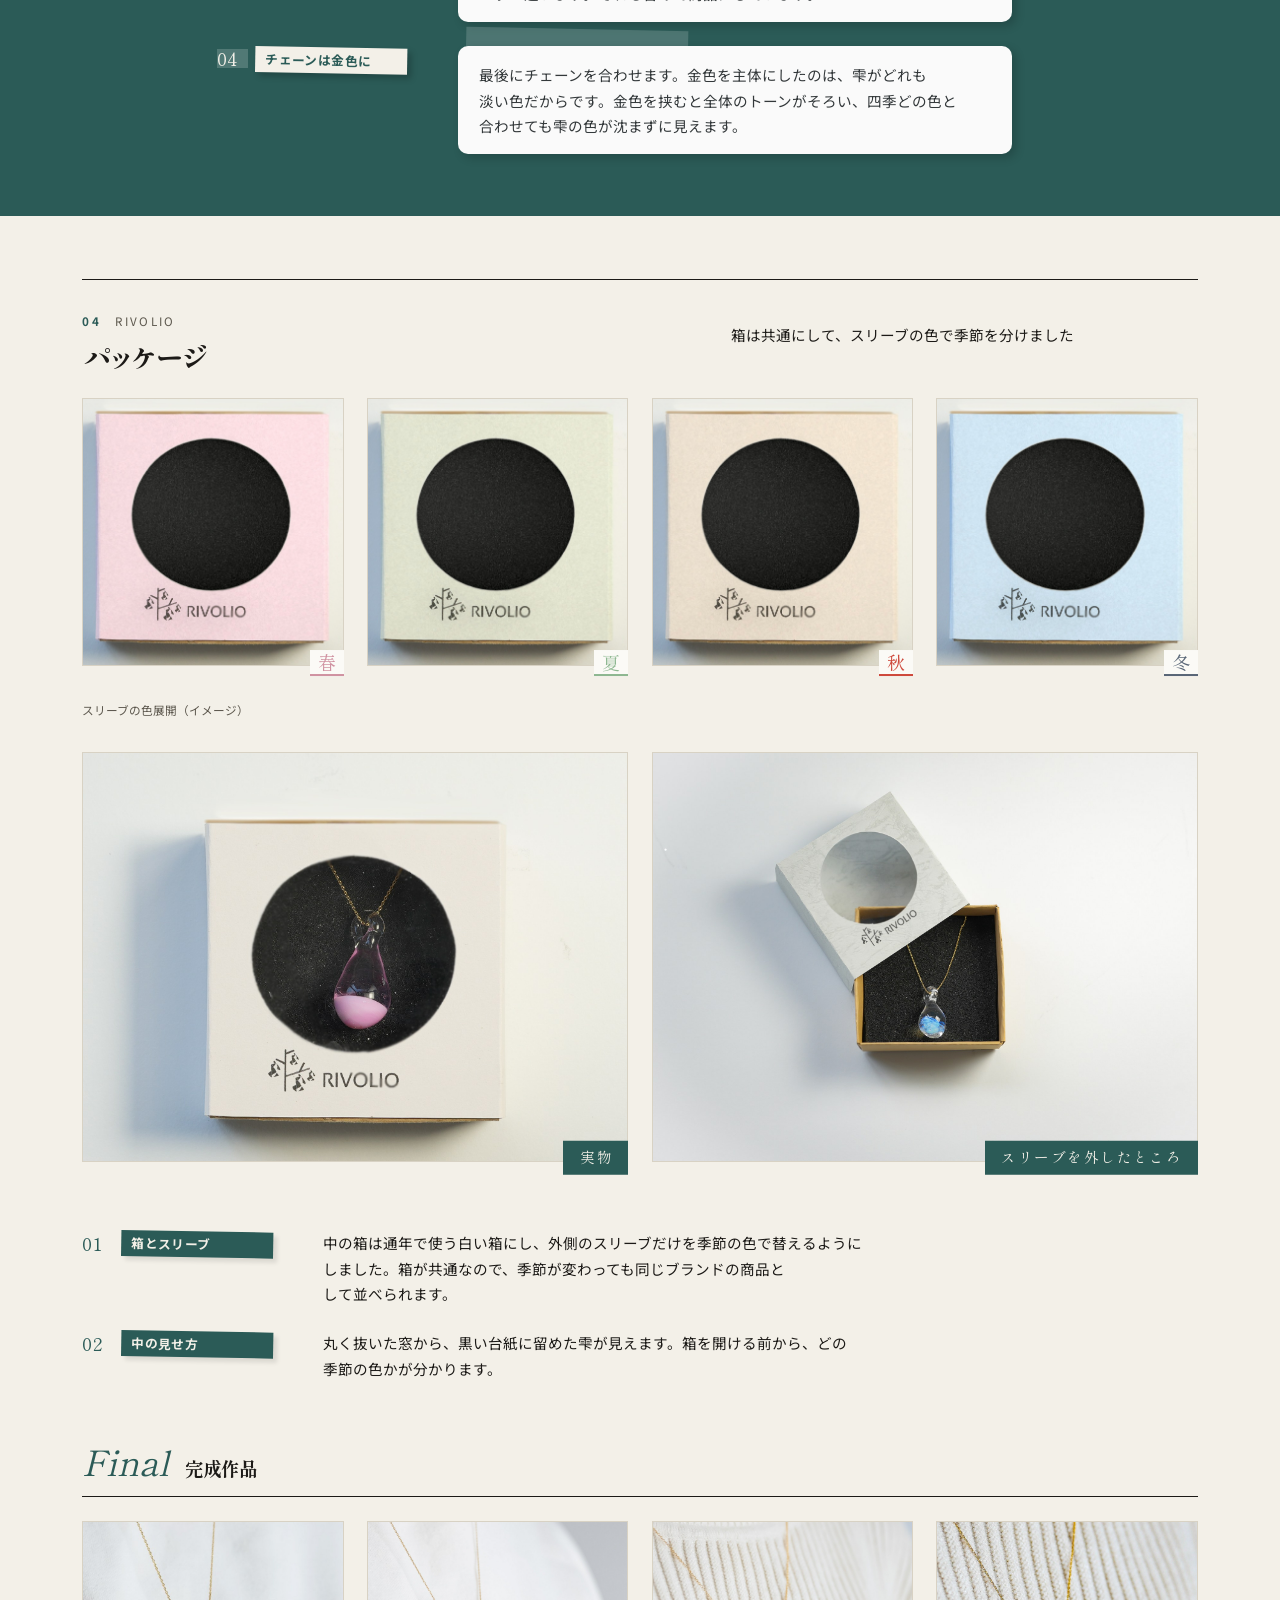
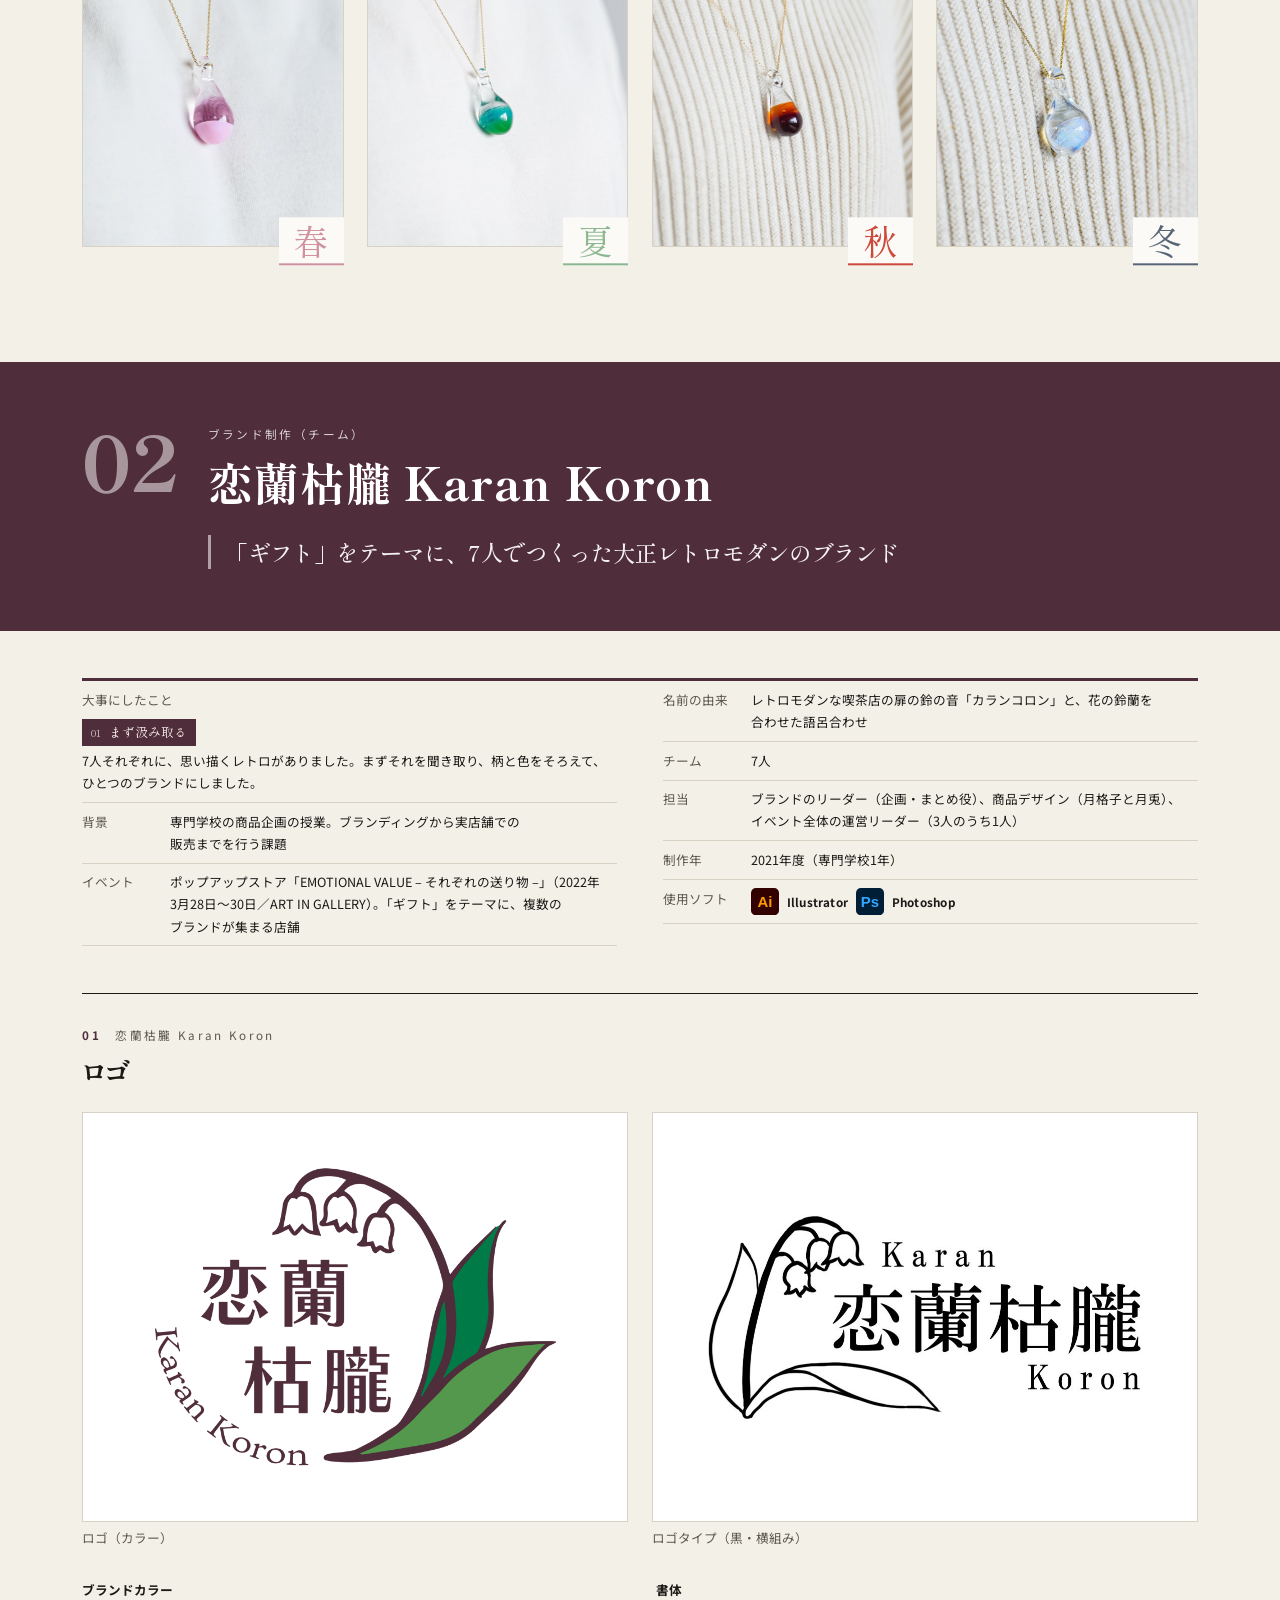
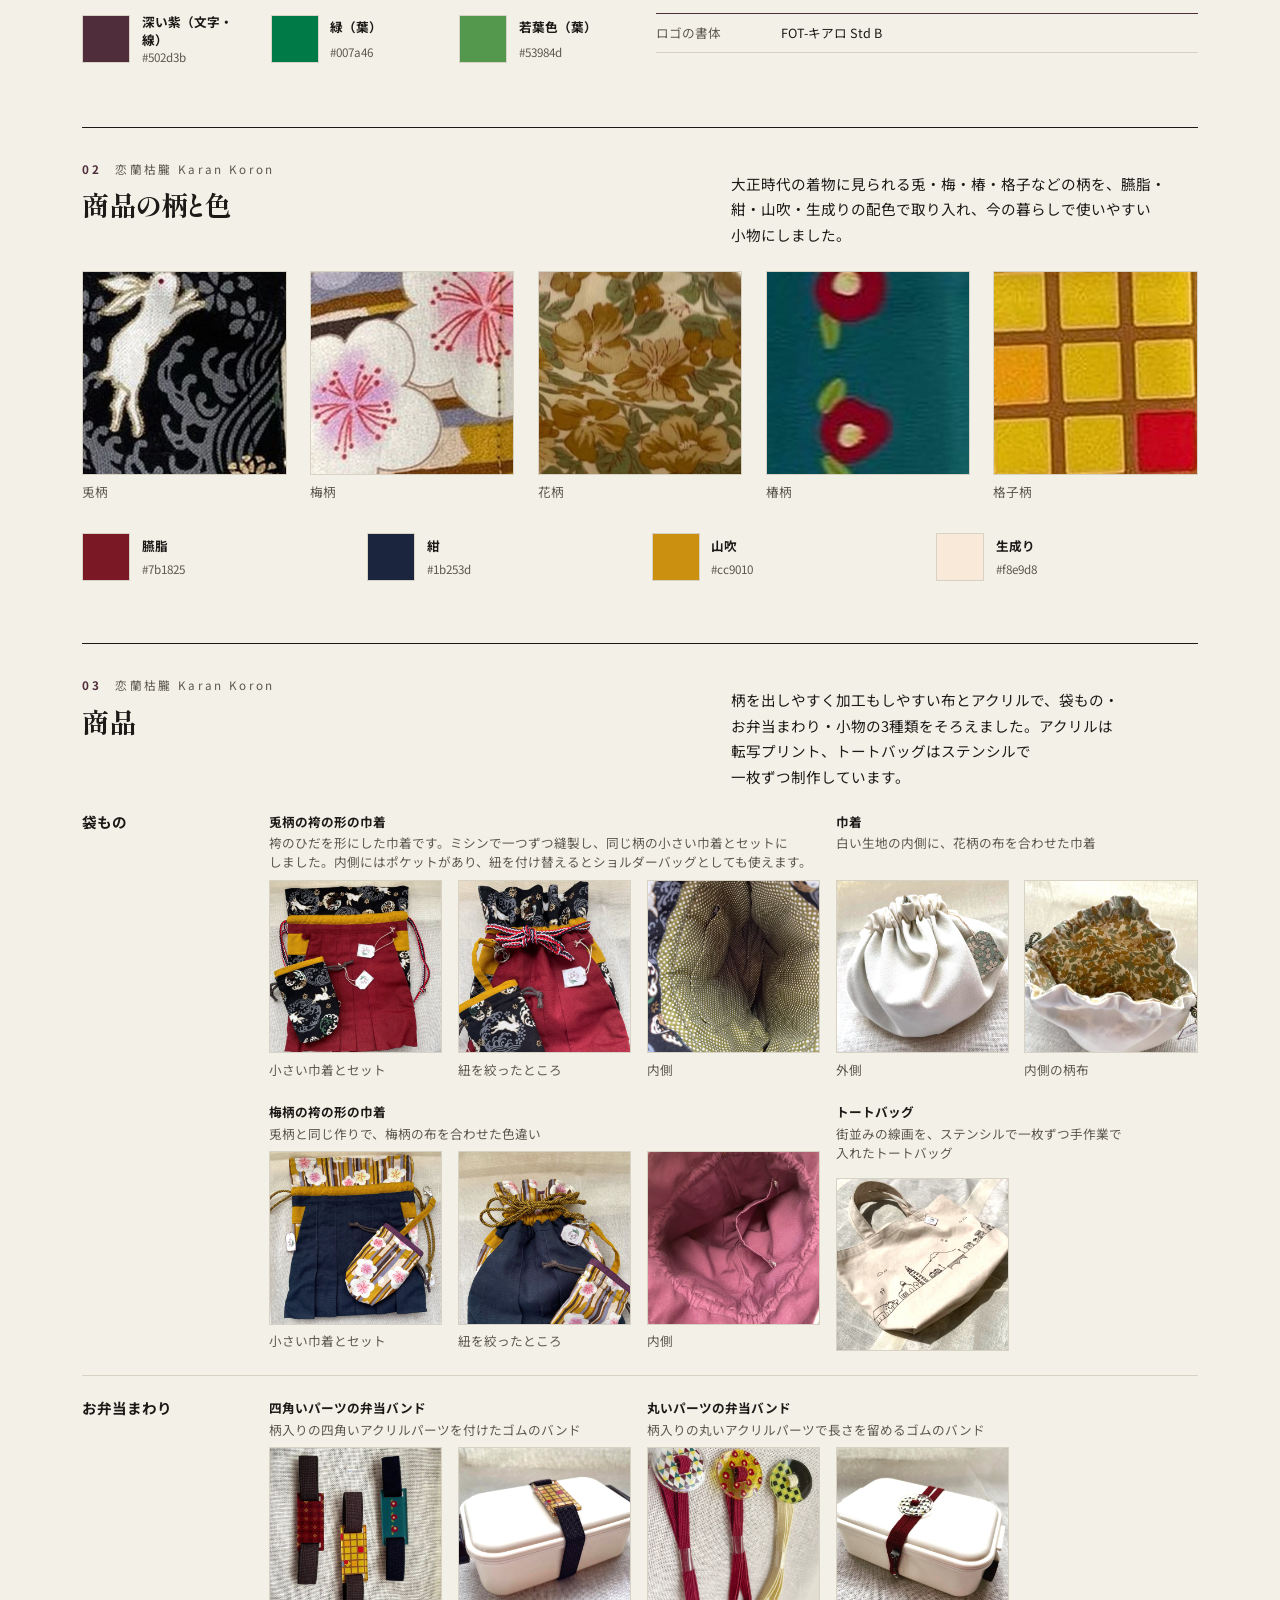
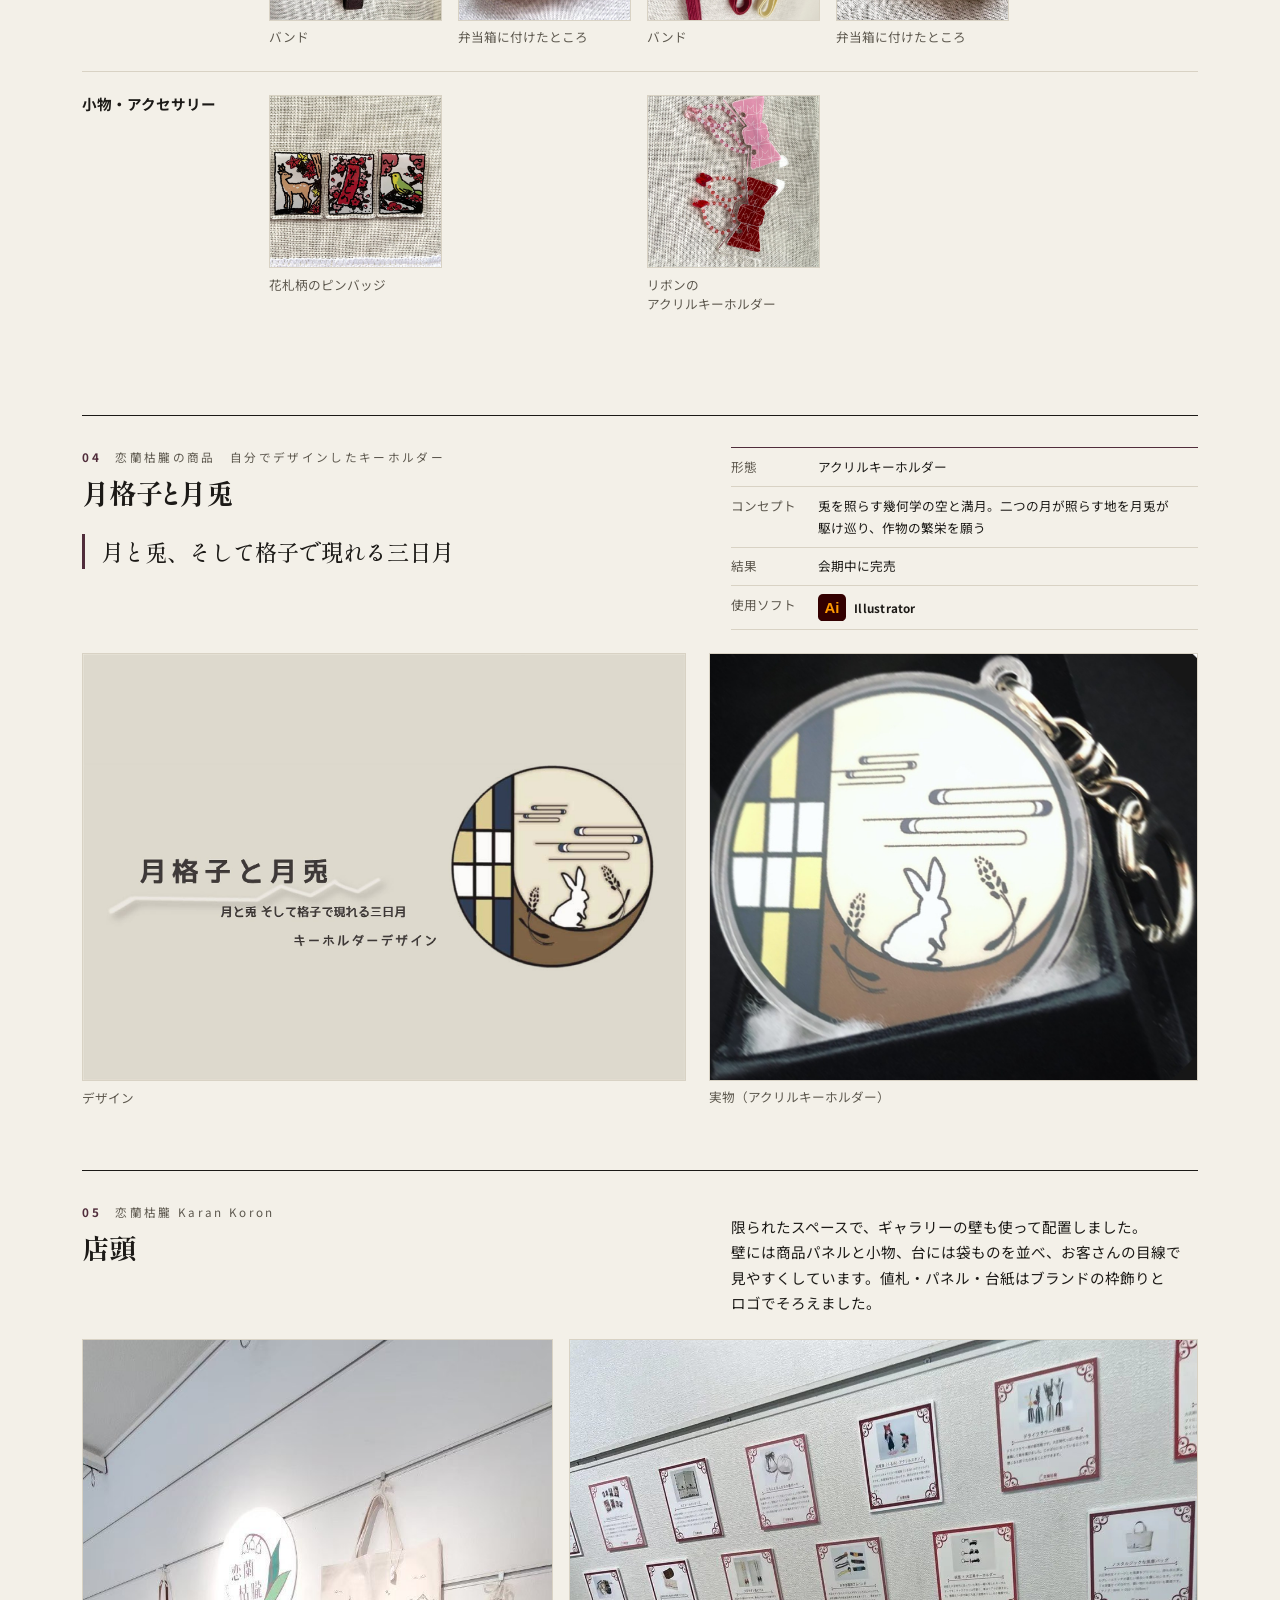
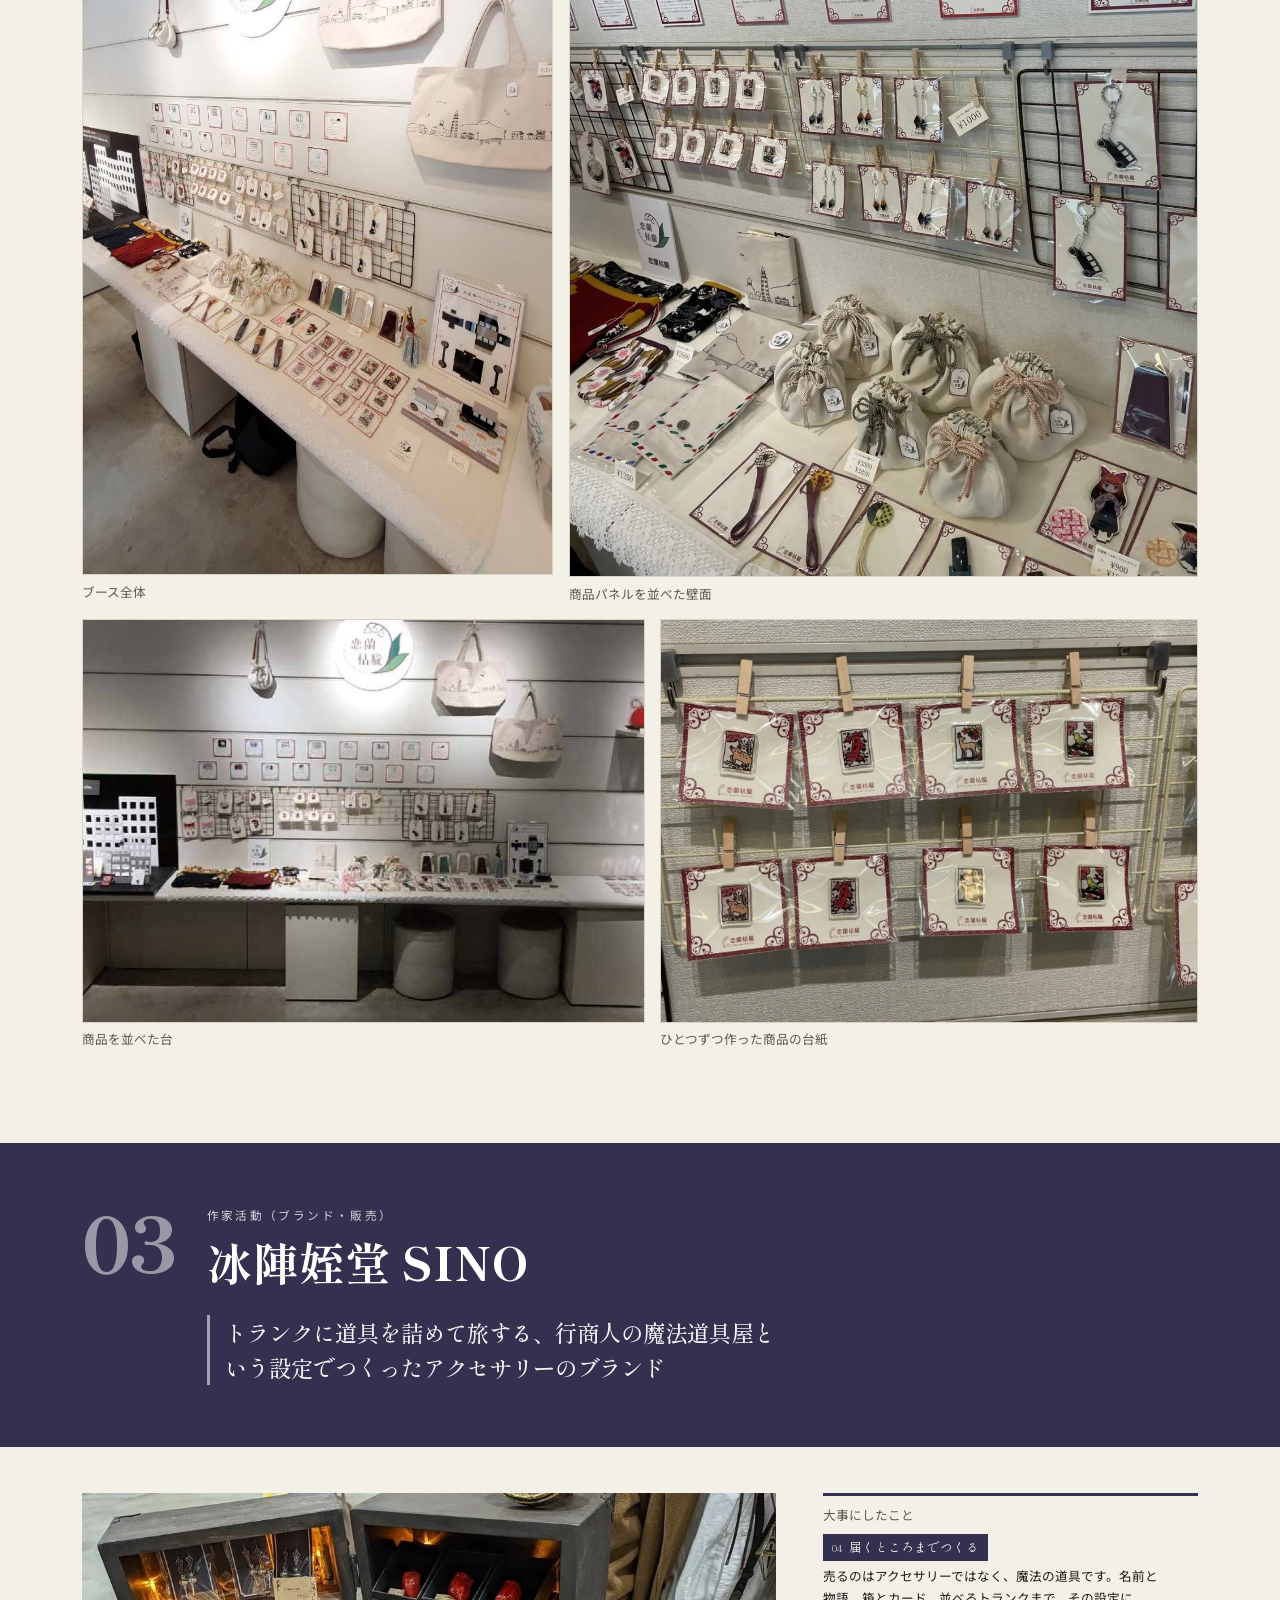
==== commit 7cee99d6: "自己紹介の締めを、つくる人と使う人をつなぐ話にする" ====
--- a/index.html
+++ b/index.html
@@ -37,7 +37,7 @@
       <h1 class="name" id="name">大浦 真</h1>
       <p class="name-en">Makoto Ooura</p>
       <p class="role">ブランディング／プロダクト／UIデザイン</p>
-      <p class="cover-intro">小さい頃から創作が好きで、イベントで出会った作家さんをきっかけに、ものづくりの世界に入りました。東京デザイナー学院でプロダクトデザインを学びながら作家活動を続け、人とのつながりの大切さを知りました。デザインを通して、人と人がつながるきっかけをつくりたいと考えています。</p>
+      <p class="cover-intro">小さい頃から創作が好きで、イベントで出会った作家さんをきっかけに、ものづくりの世界に入りました。東京デザイナー学院でプロダクトデザインを学びながら作家活動を続け、人とのつながりの大切さを知りました。デザインで、つくる人と使う人をつないでいきたいです。</p>
       <p class="cover-note">掲載作品は、専門学校在学中（2021〜2023年）に制作したものです。</p>
       <dl class="contact">
         <dt>メール</dt>
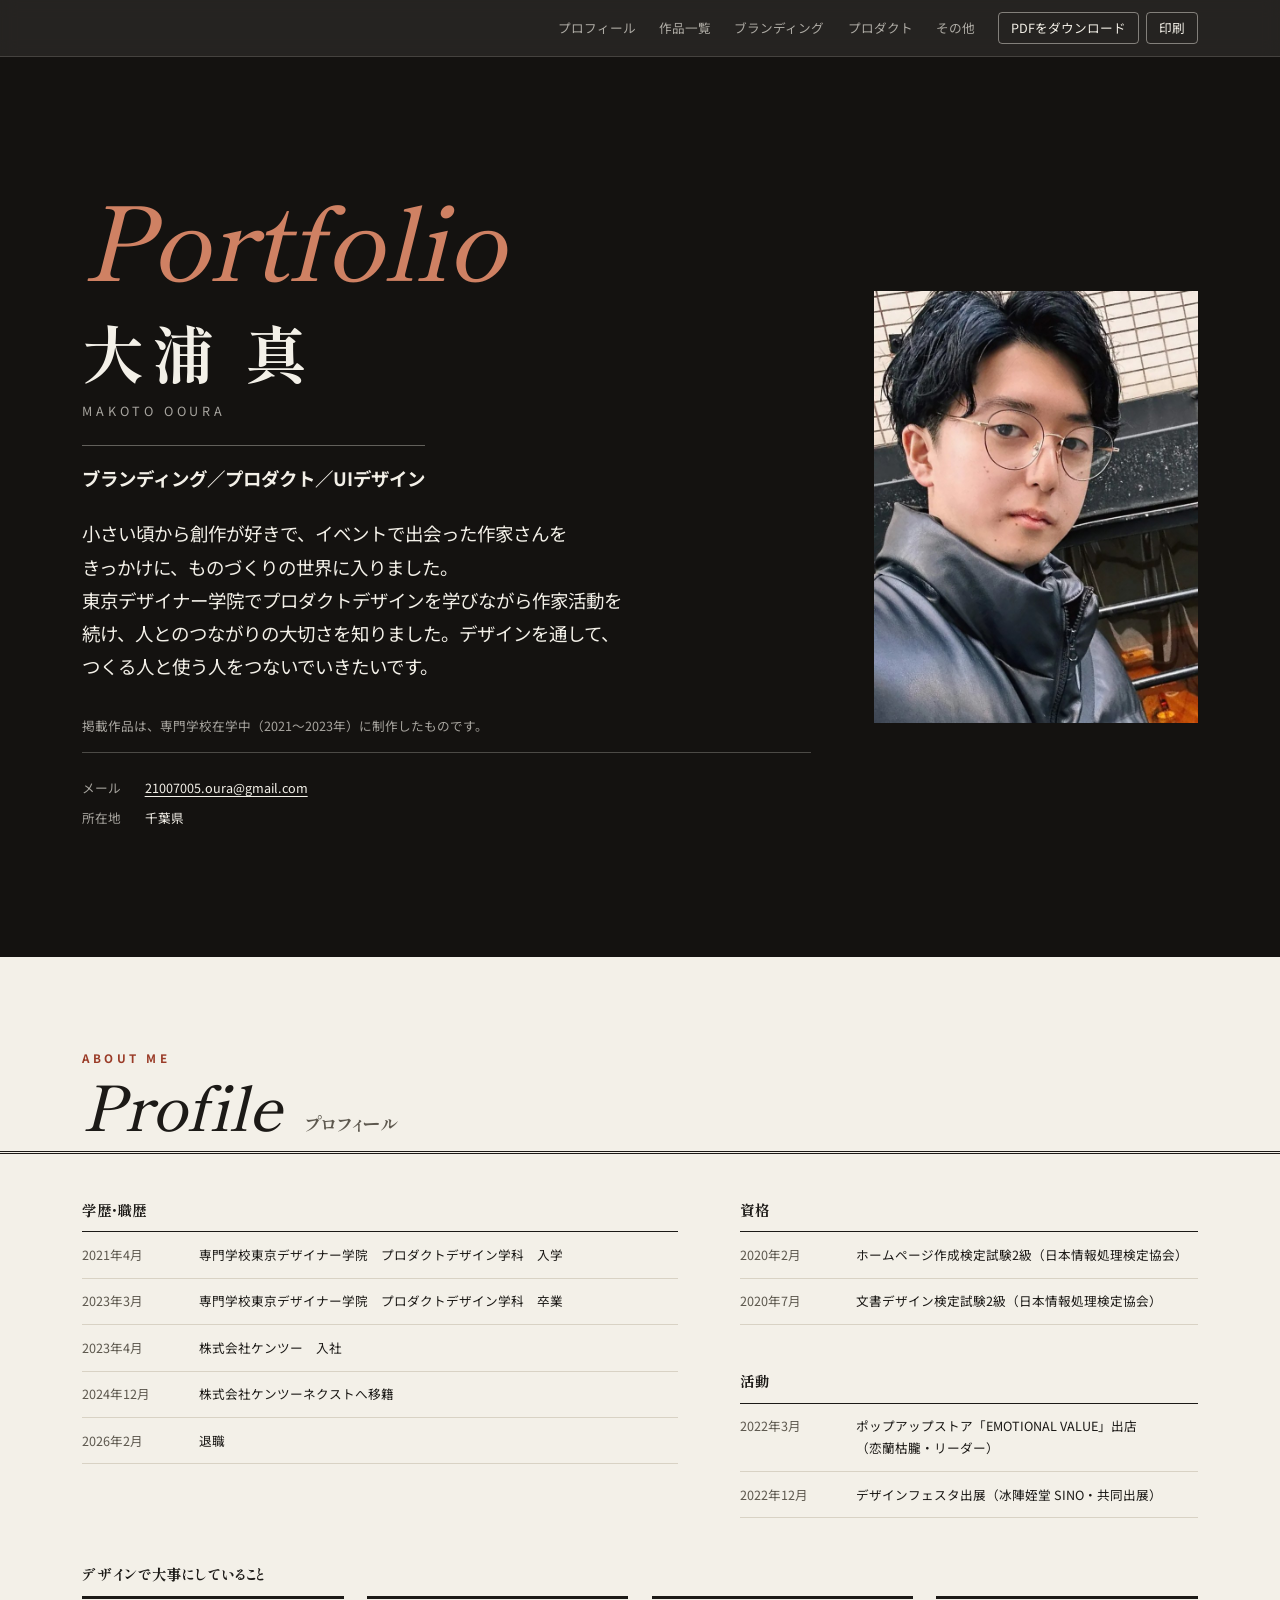
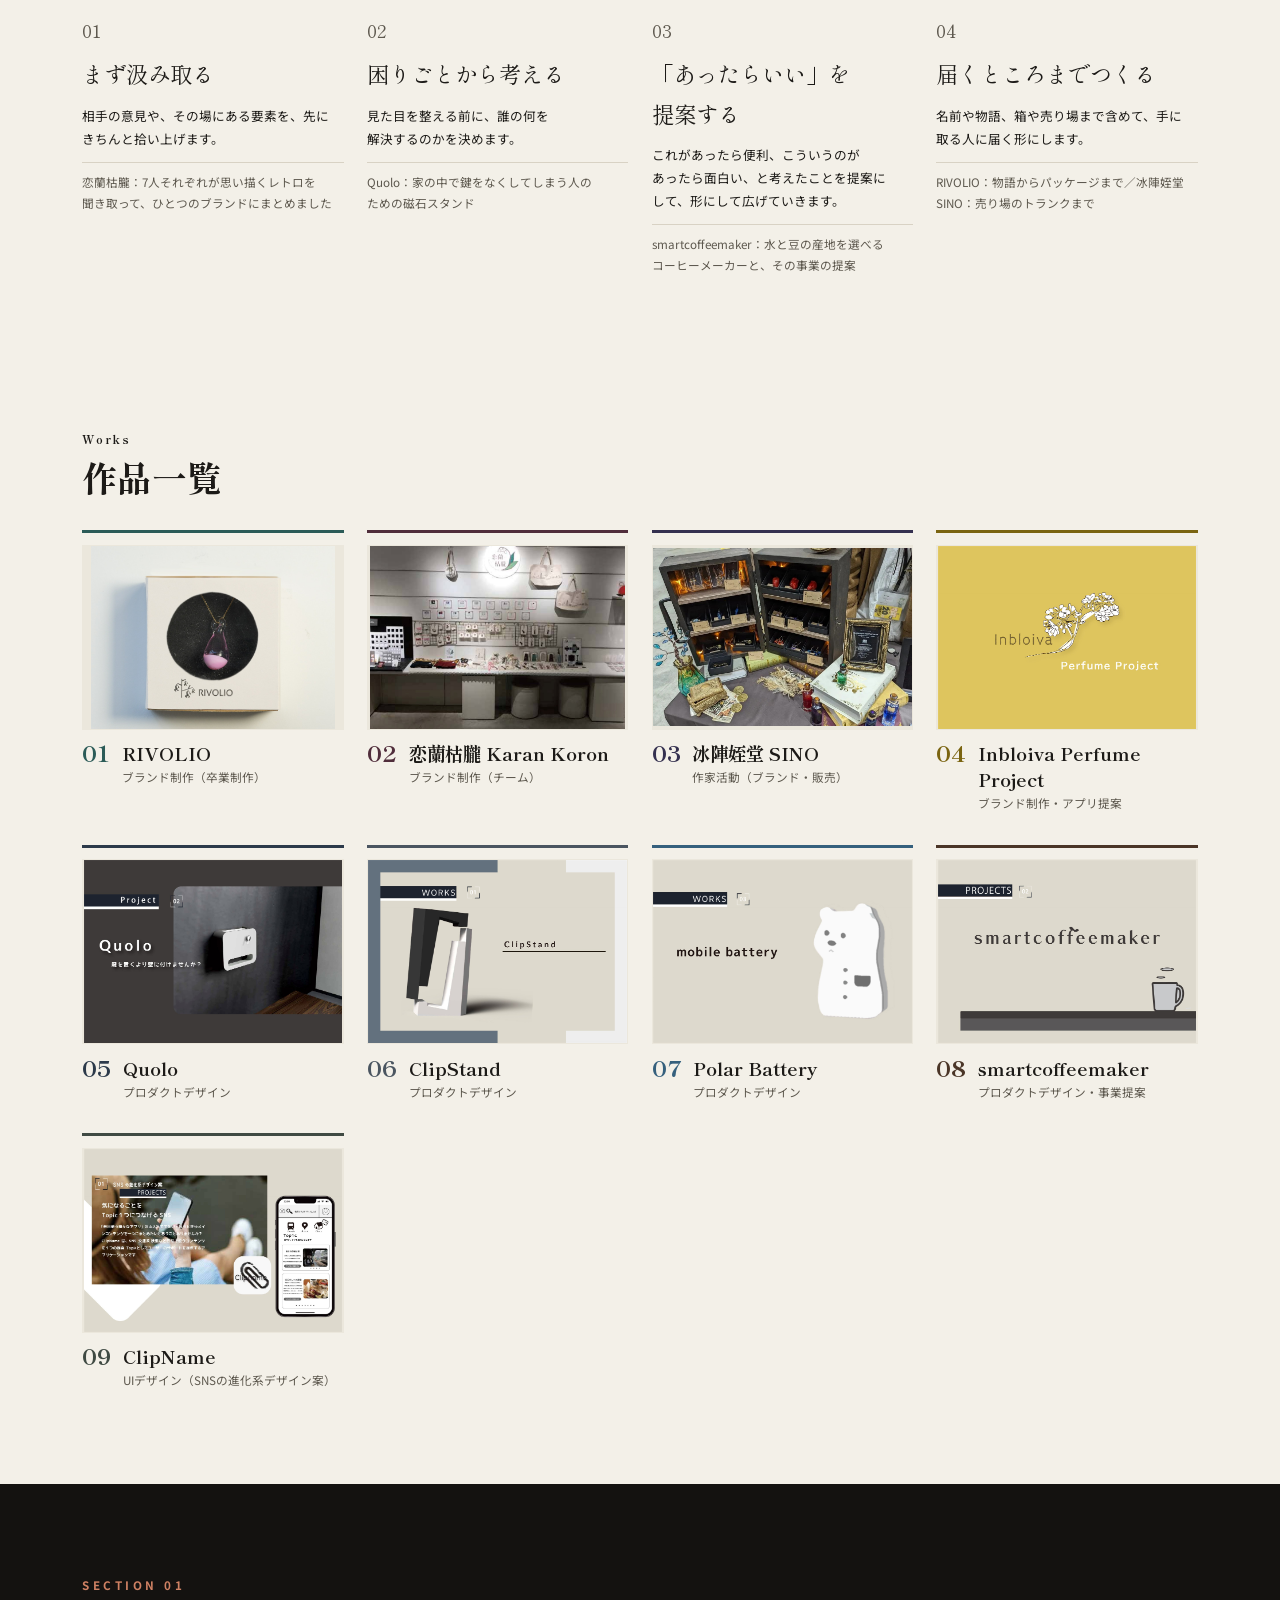
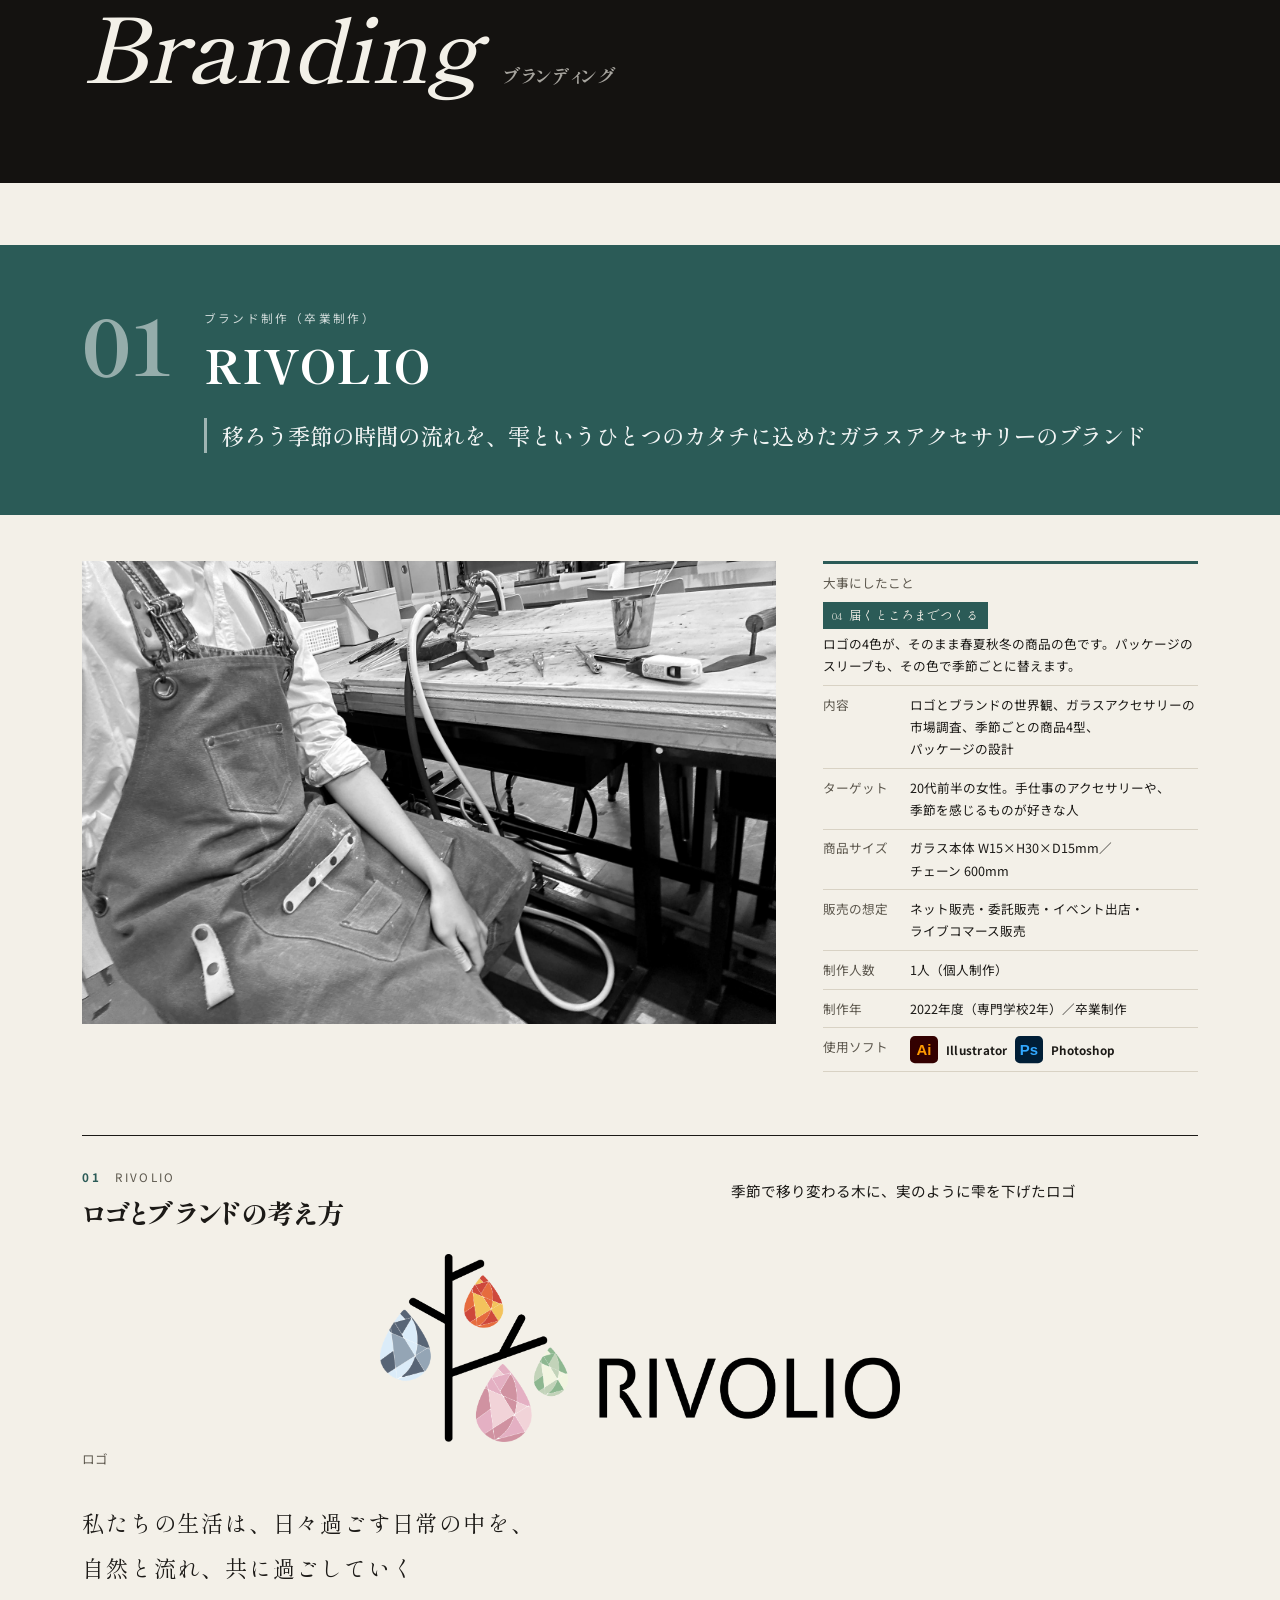
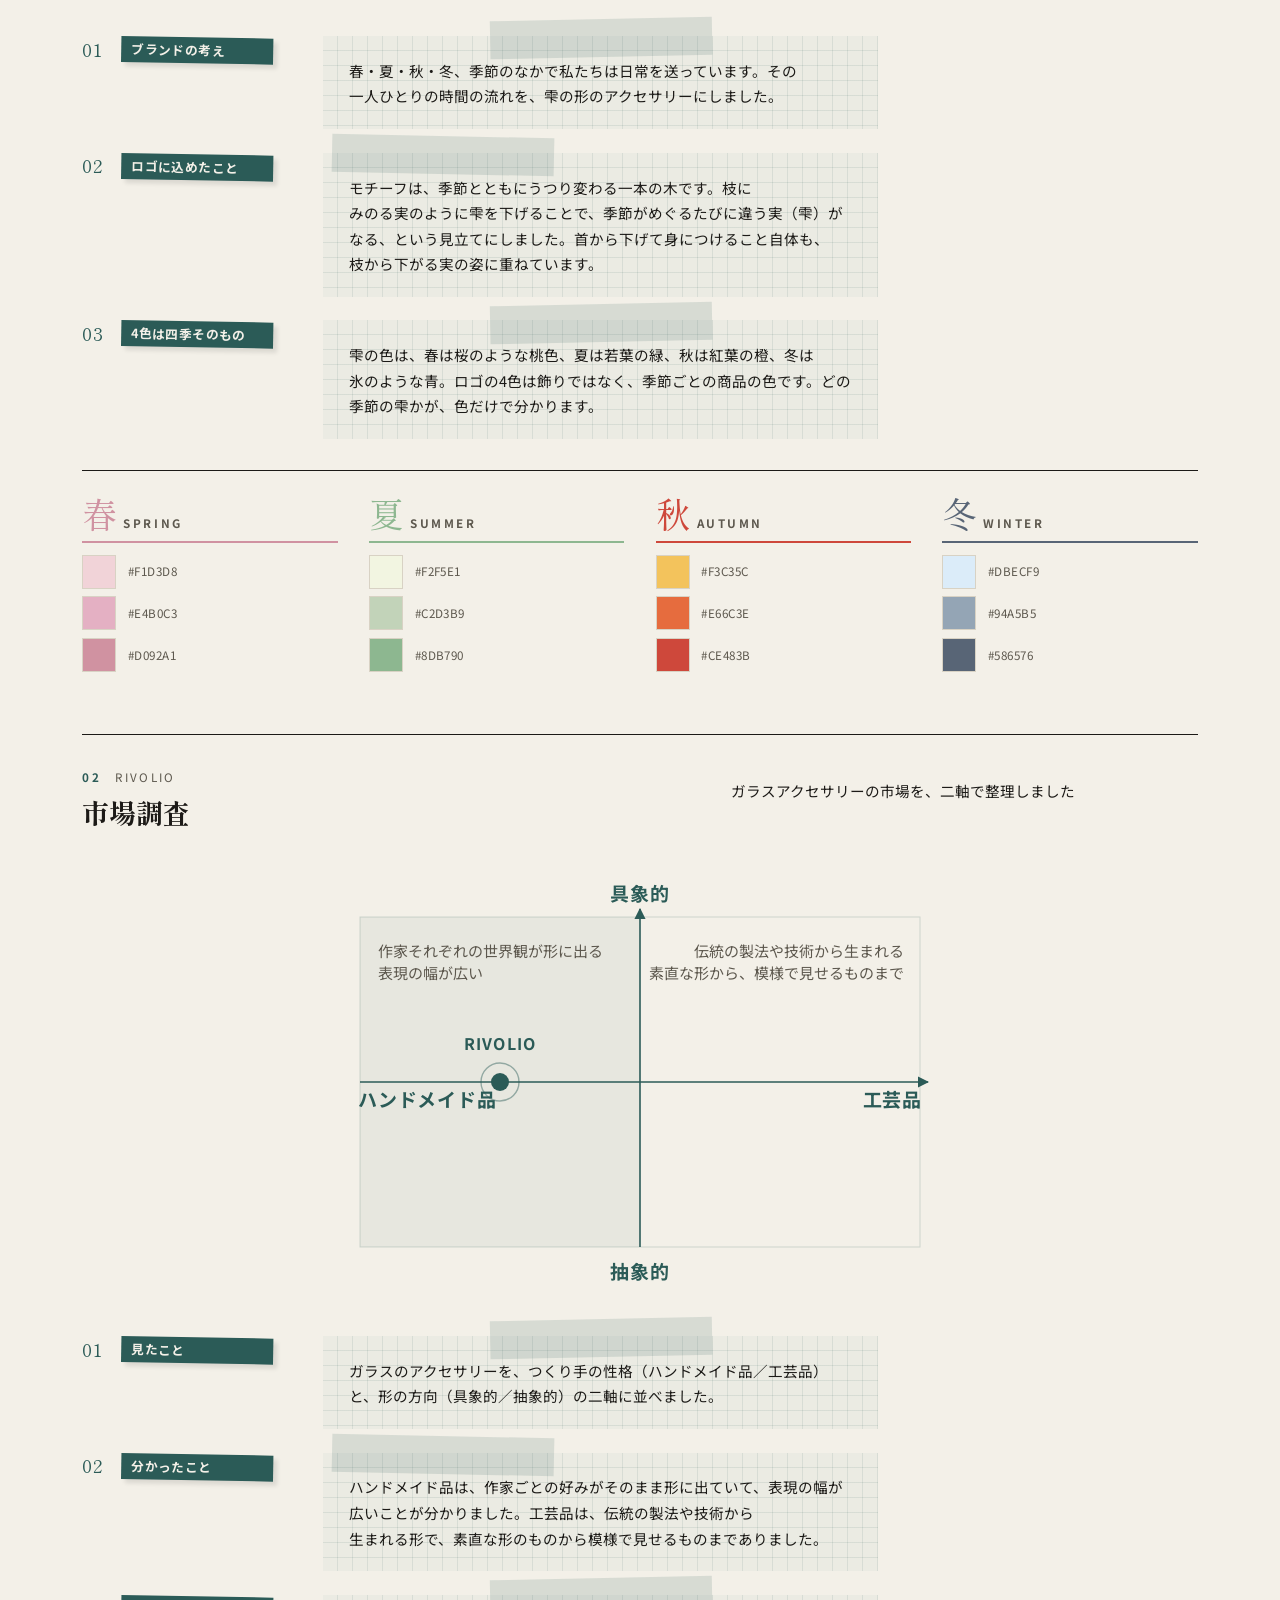
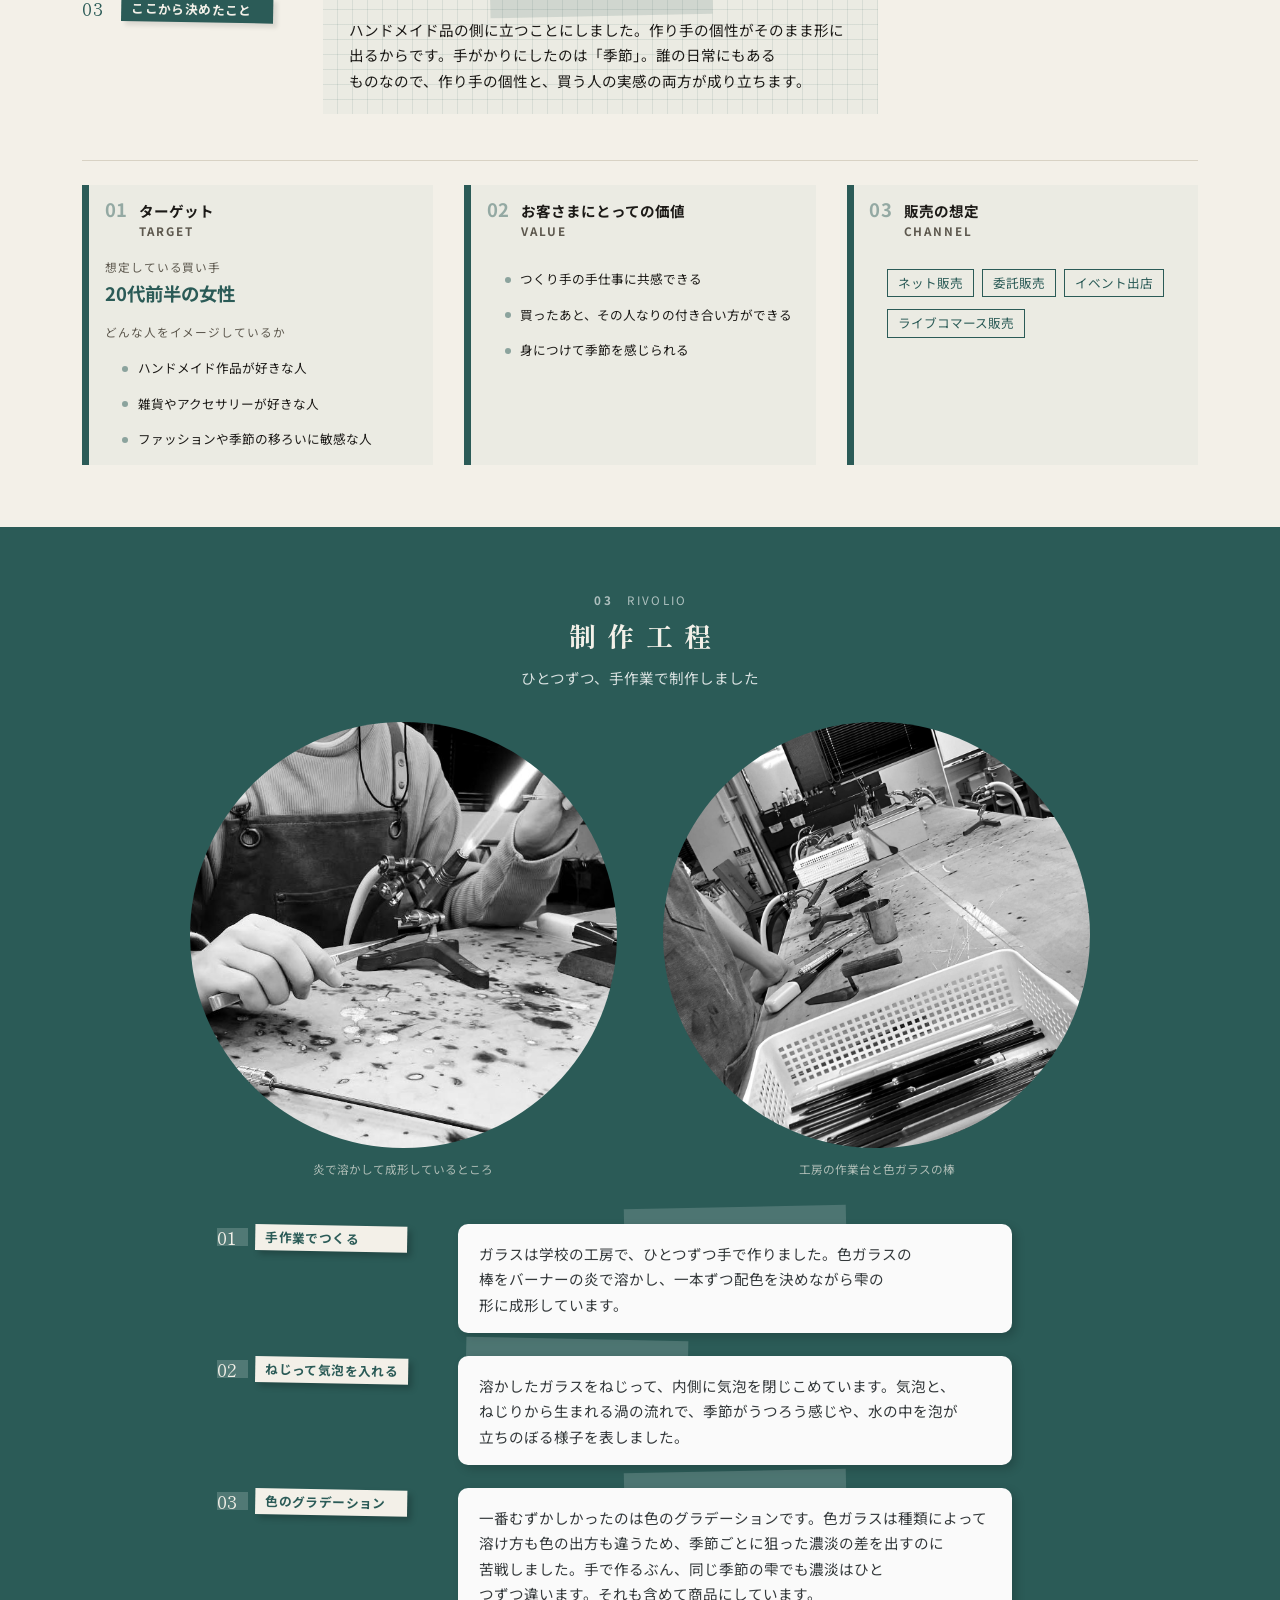
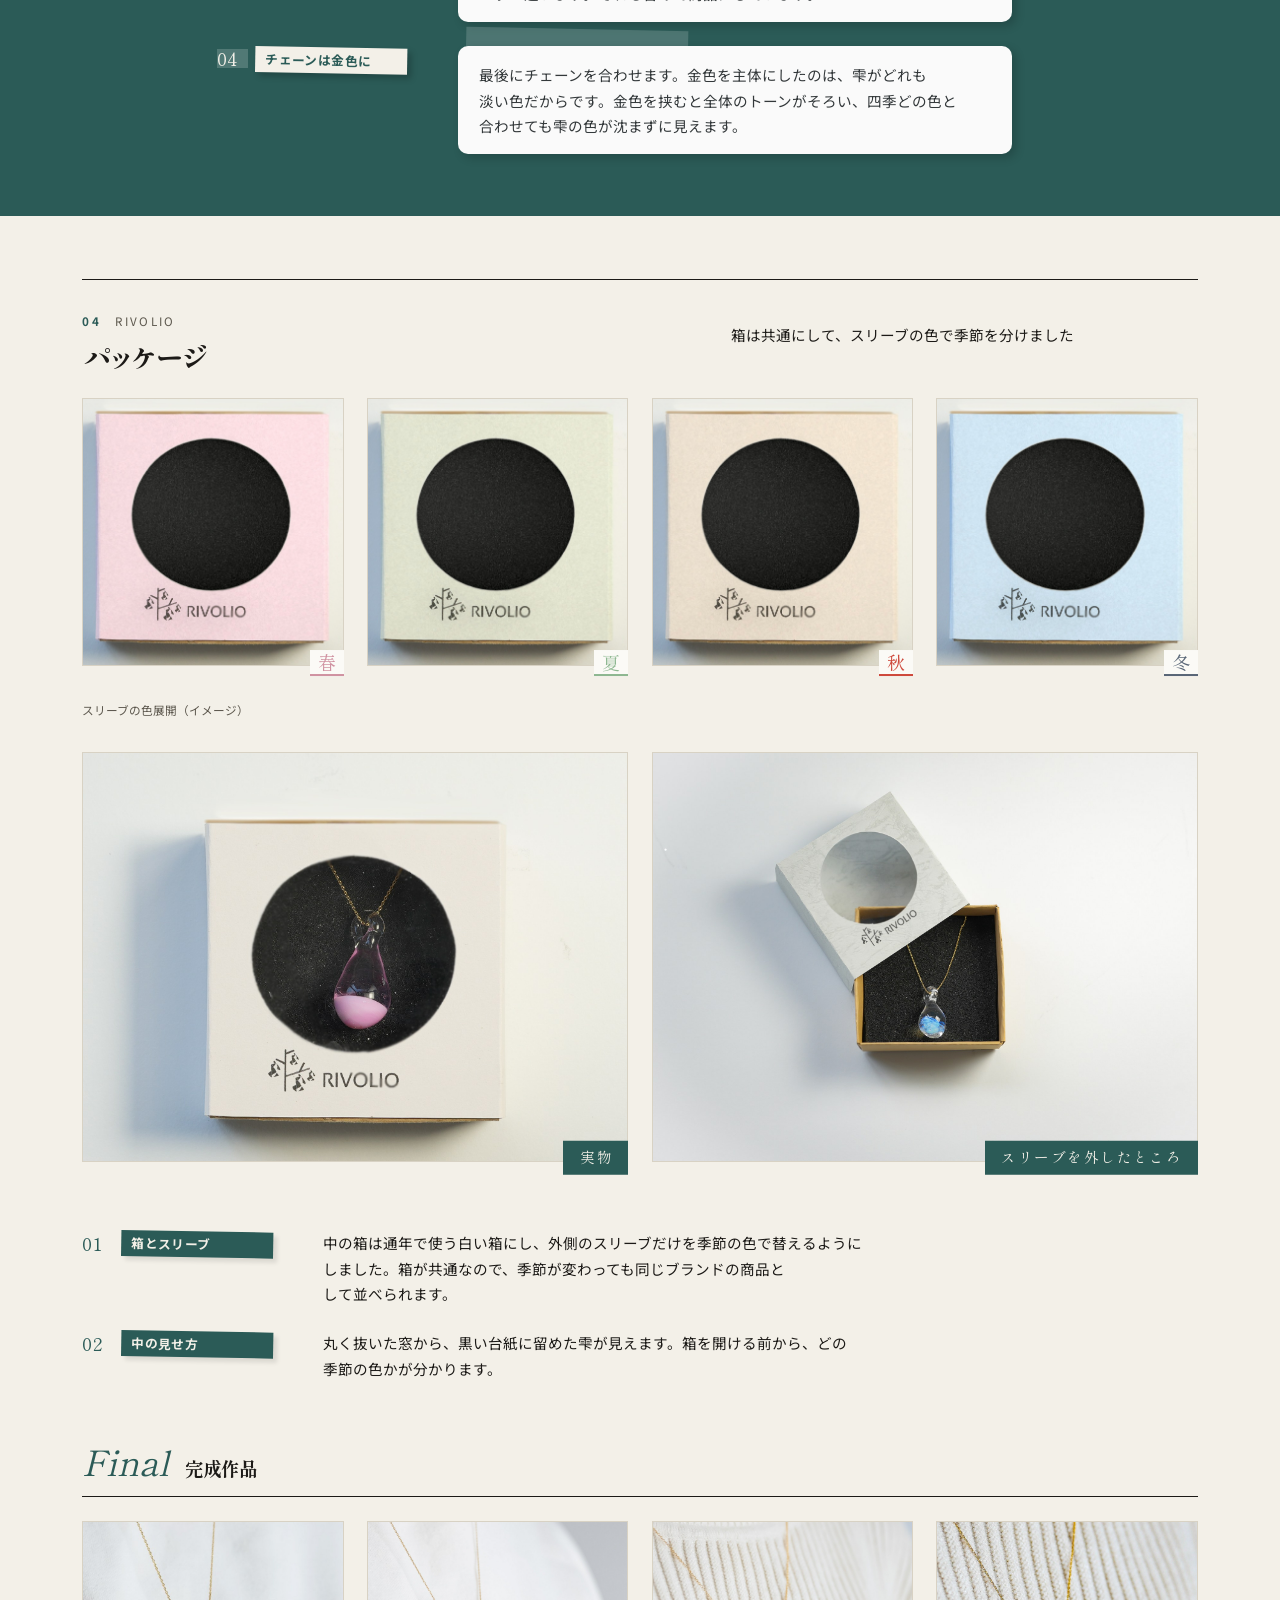
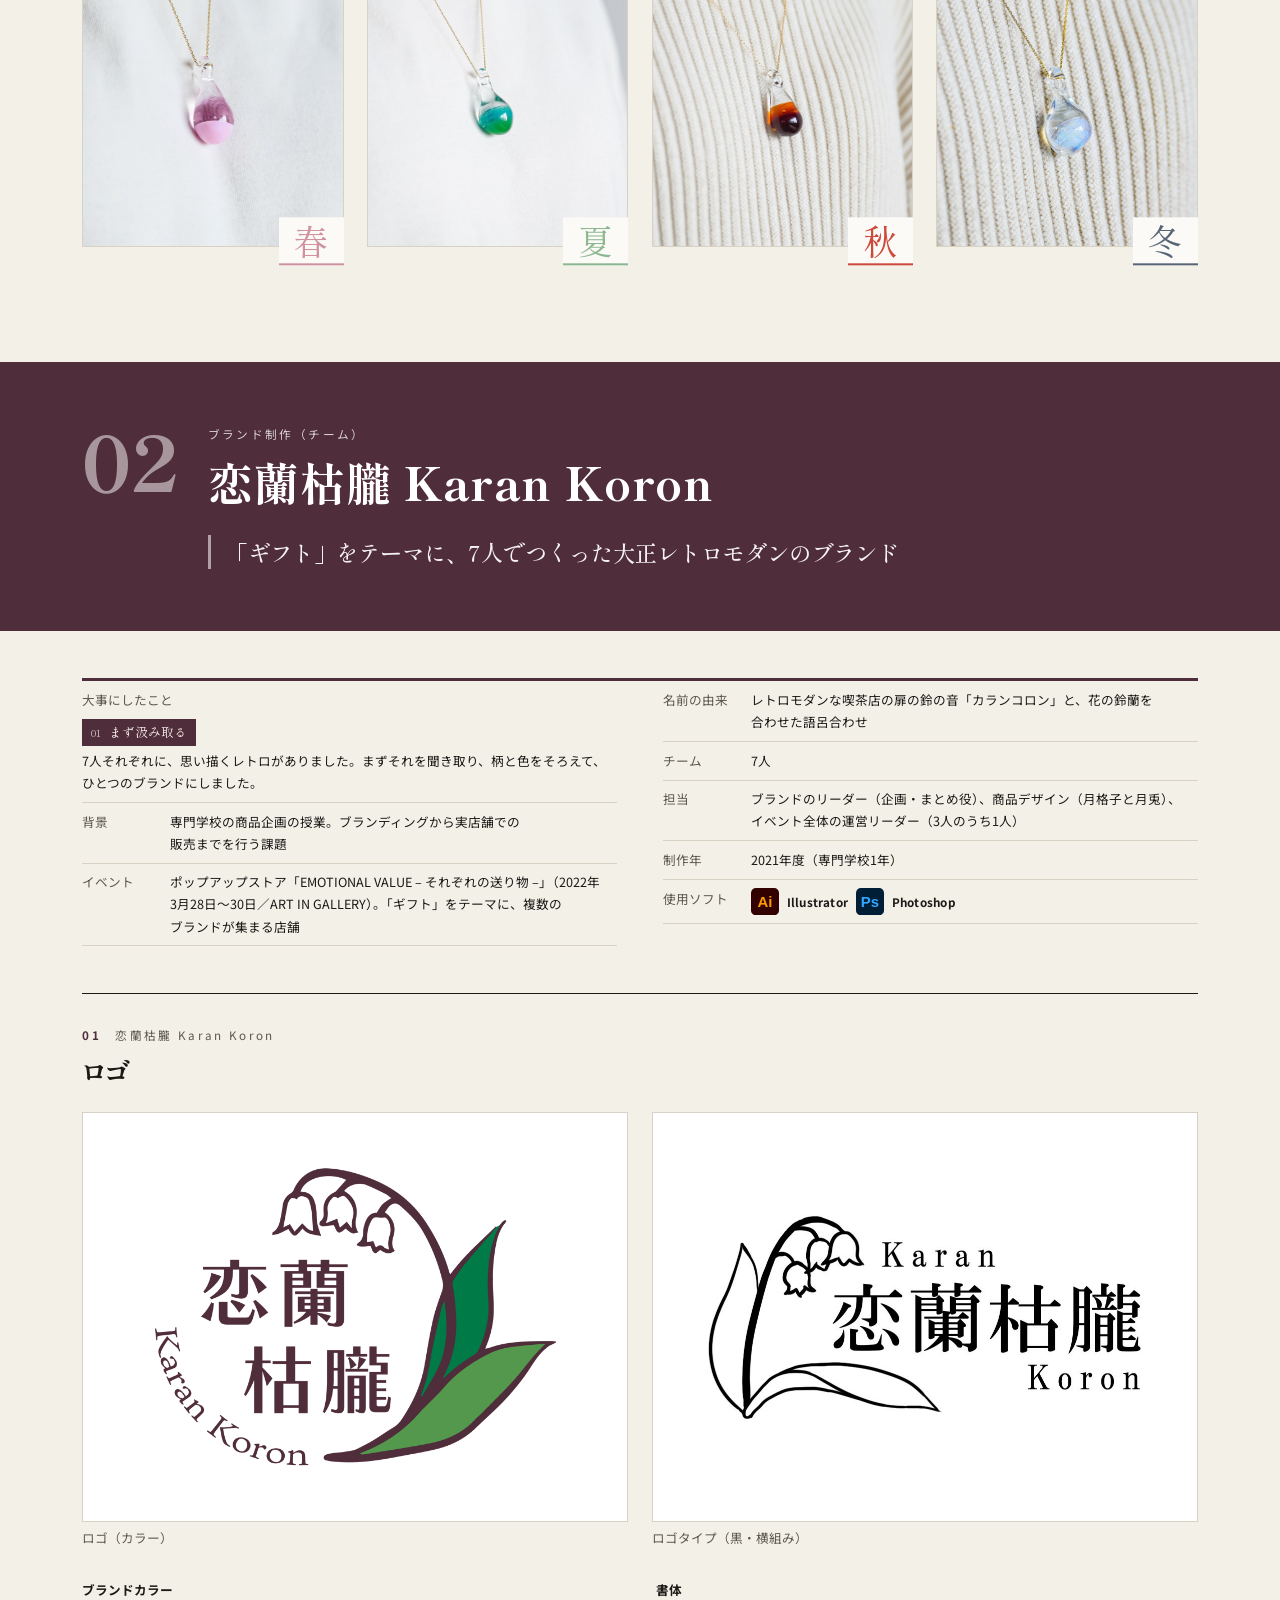
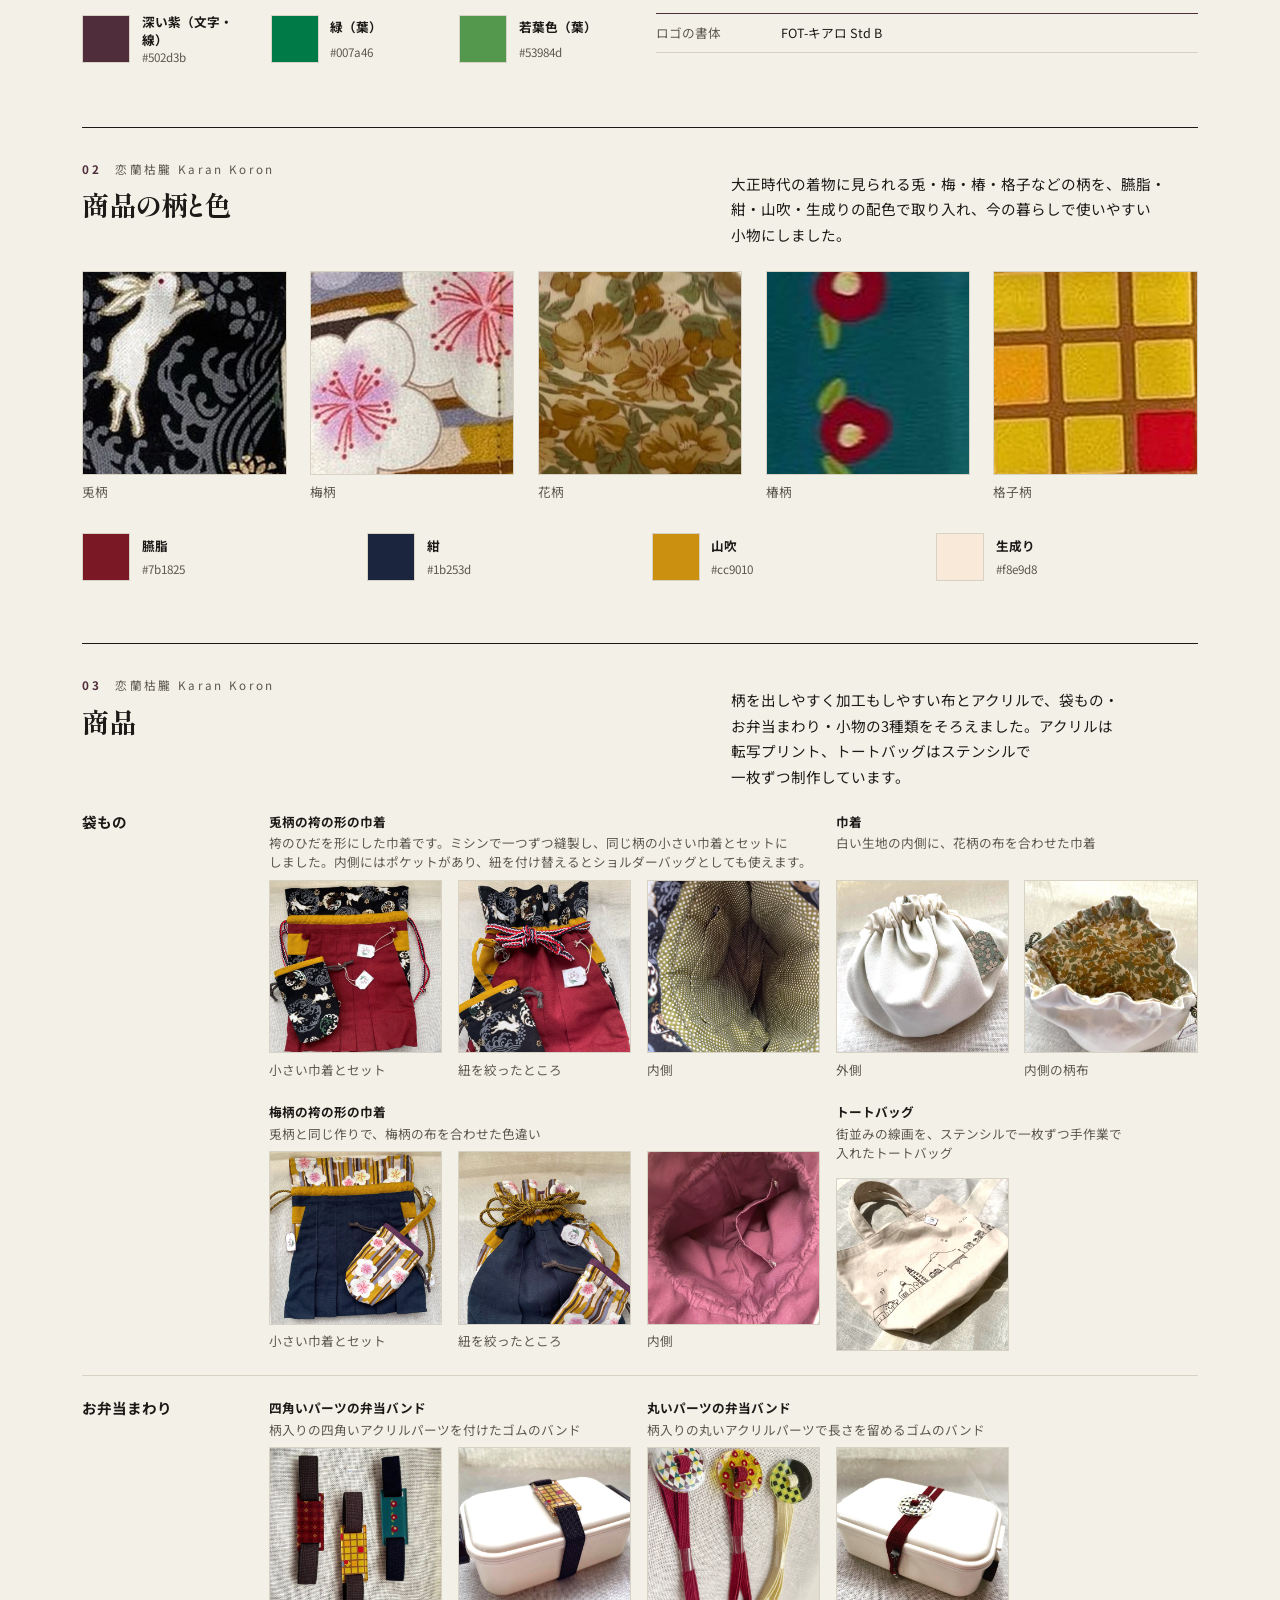
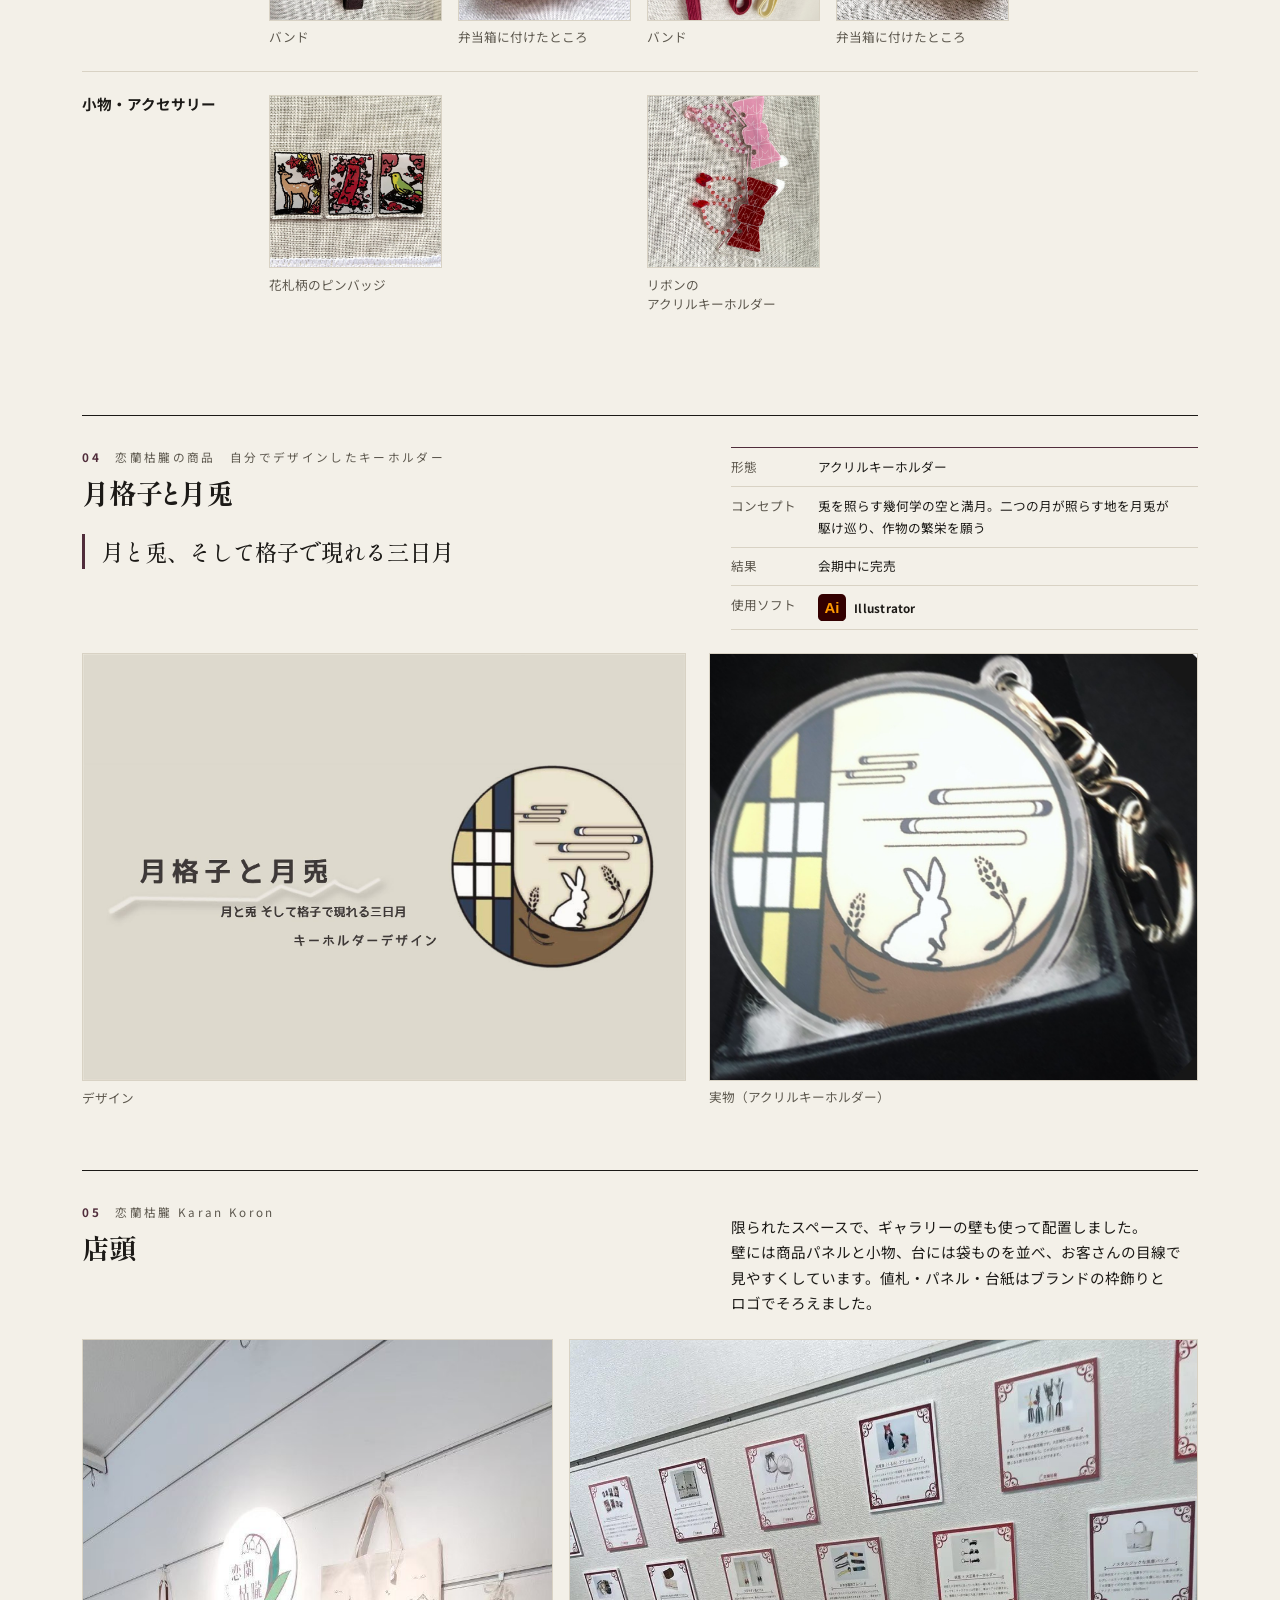
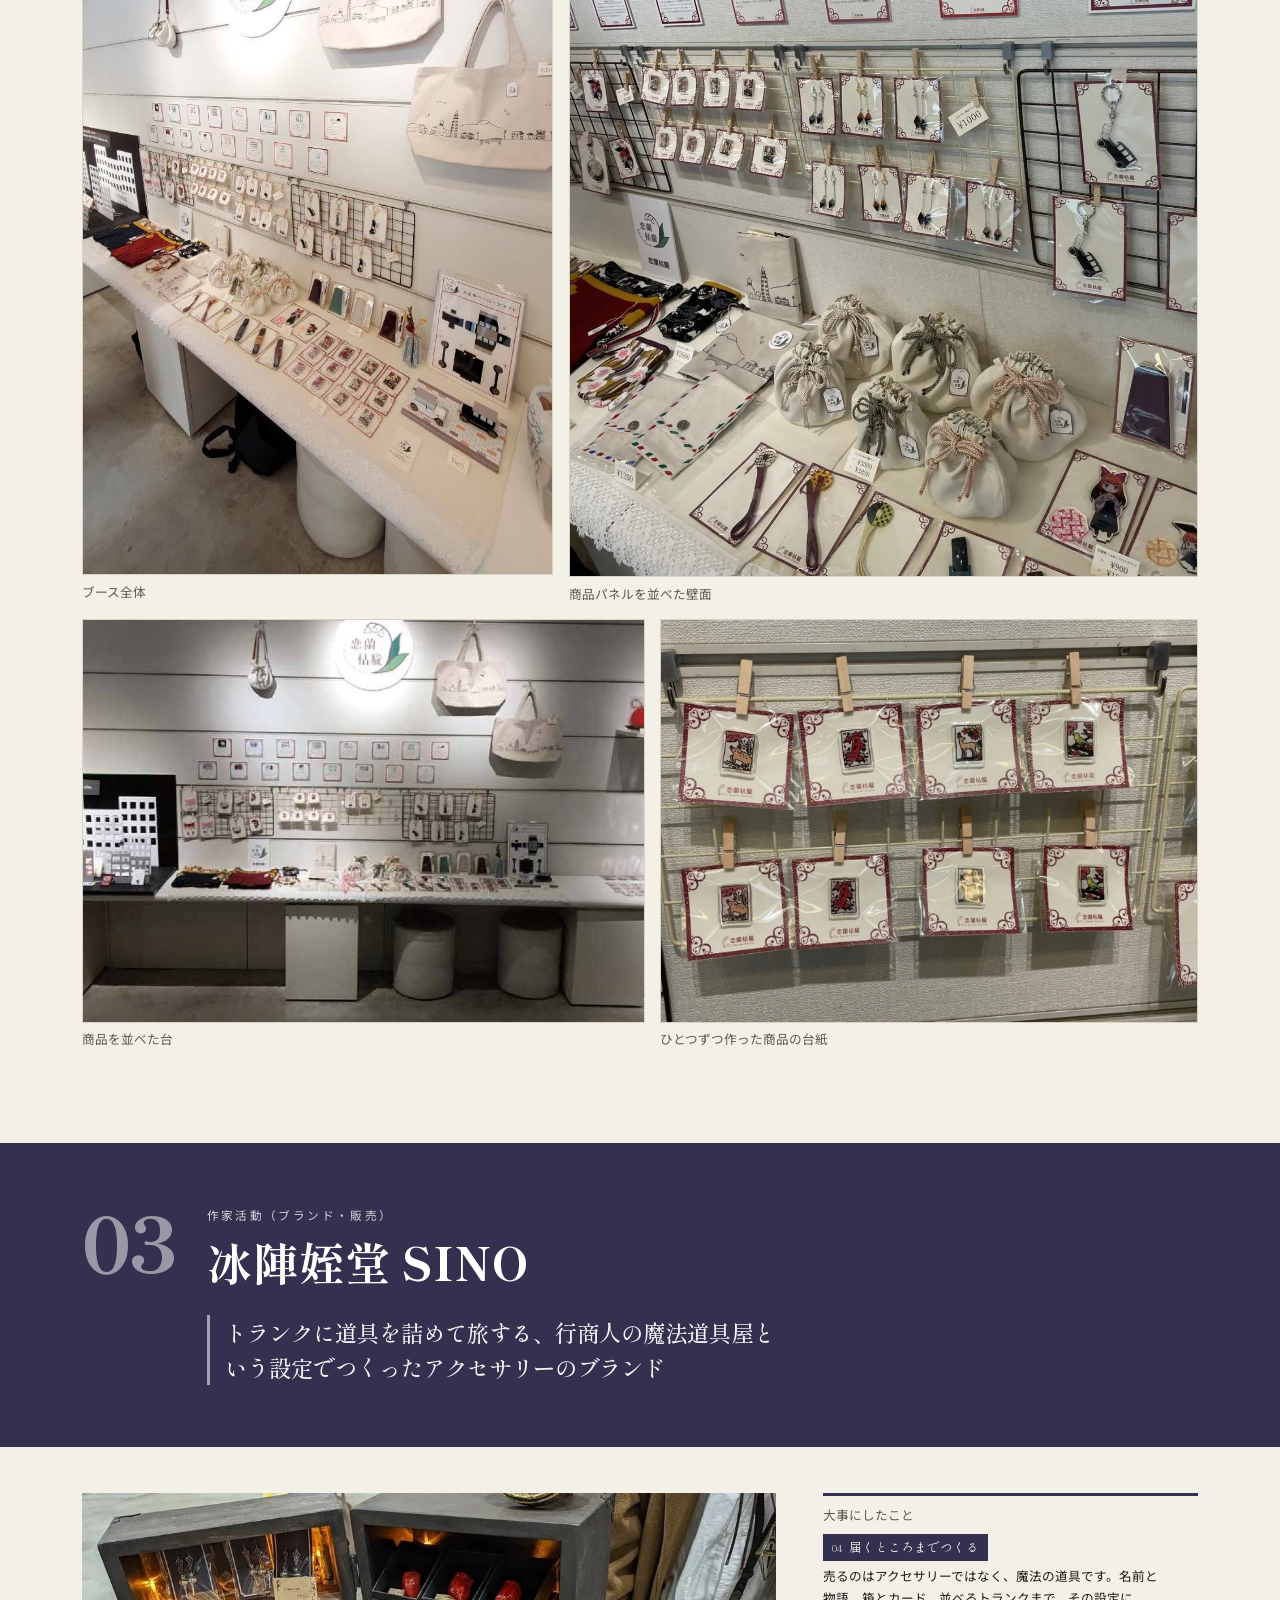
==== commit 1ce53d12: "自己紹介の締めを「デザインを通して」に戻す" ====
--- a/index.html
+++ b/index.html
@@ -37,7 +37,7 @@
       <h1 class="name" id="name">大浦 真</h1>
       <p class="name-en">Makoto Ooura</p>
       <p class="role">ブランディング／プロダクト／UIデザイン</p>
-      <p class="cover-intro">小さい頃から創作が好きで、イベントで出会った作家さんをきっかけに、ものづくりの世界に入りました。東京デザイナー学院でプロダクトデザインを学びながら作家活動を続け、人とのつながりの大切さを知りました。デザインで、つくる人と使う人をつないでいきたいです。</p>
+      <p class="cover-intro">小さい頃から創作が好きで、イベントで出会った作家さんをきっかけに、ものづくりの世界に入りました。東京デザイナー学院でプロダクトデザインを学びながら作家活動を続け、人とのつながりの大切さを知りました。デザインを通して、つくる人と使う人をつないでいきたいです。</p>
       <p class="cover-note">掲載作品は、専門学校在学中（2021〜2023年）に制作したものです。</p>
       <dl class="contact">
         <dt>メール</dt>
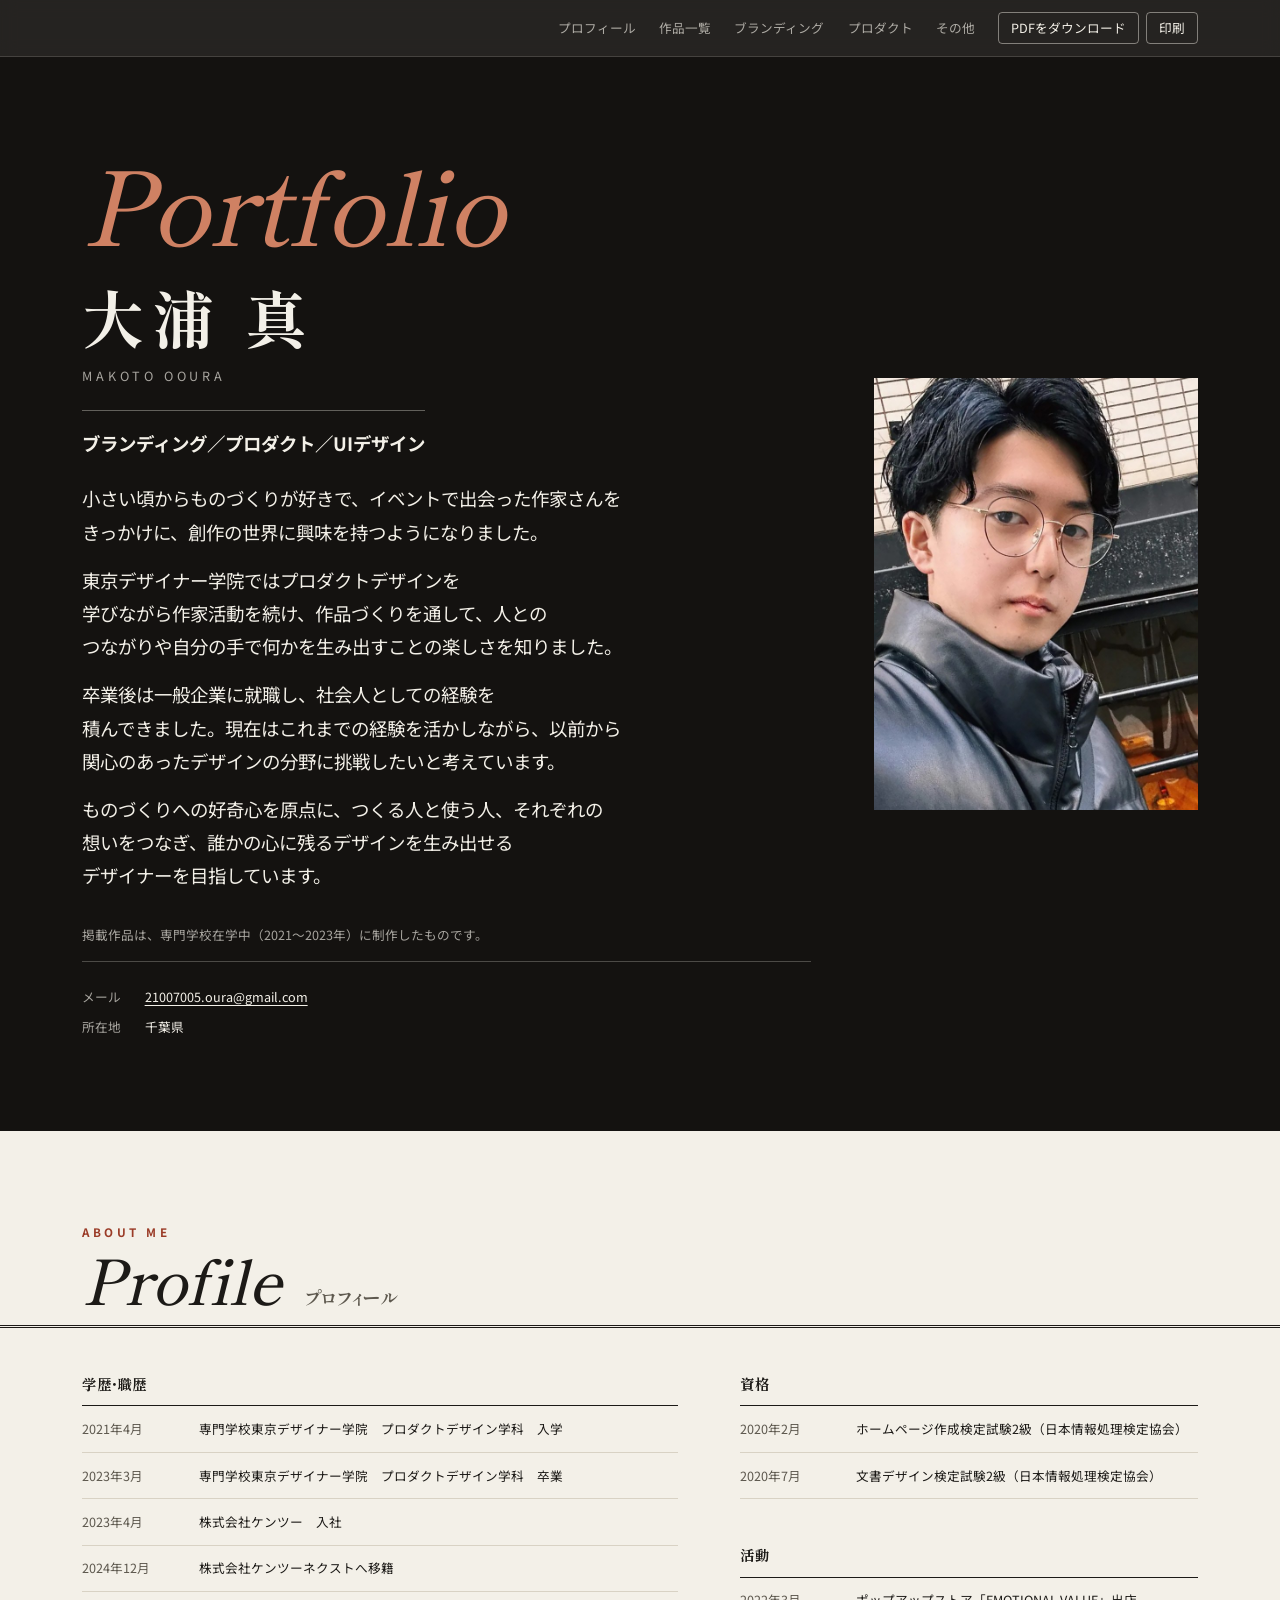
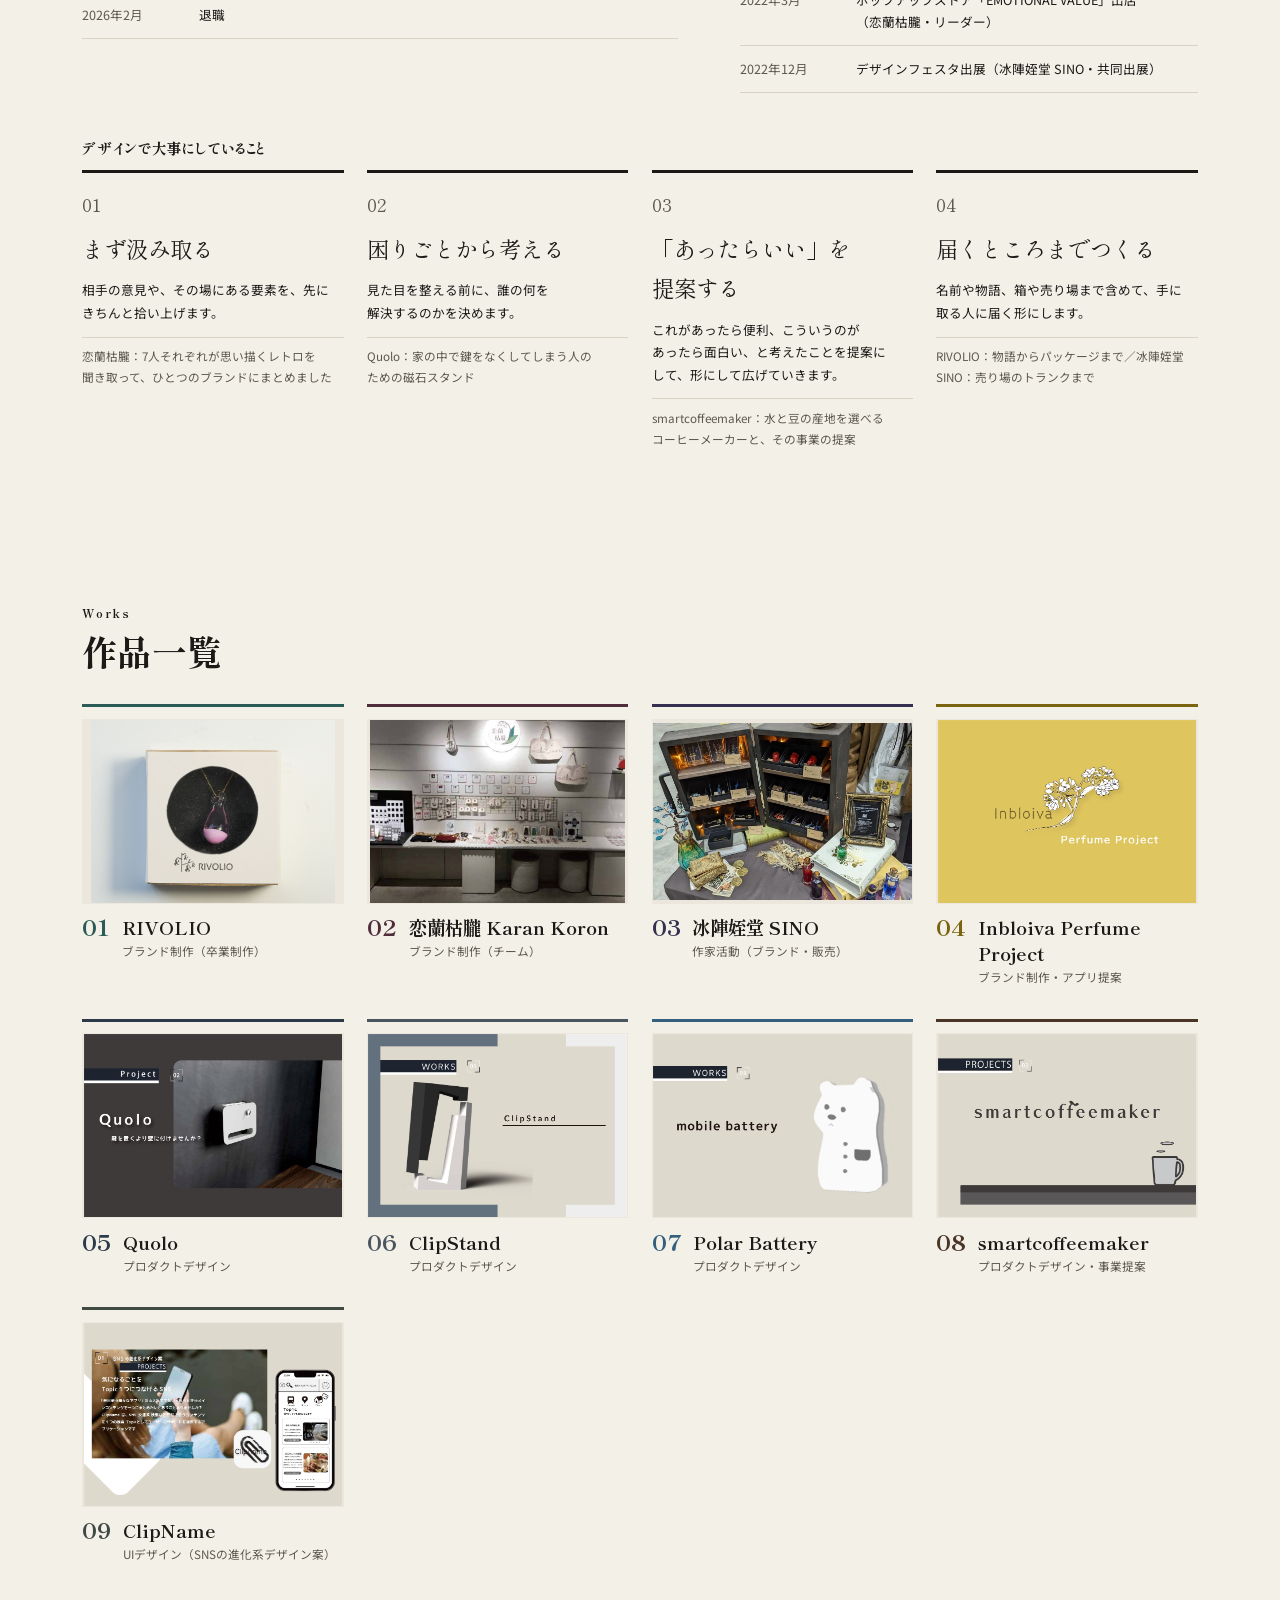
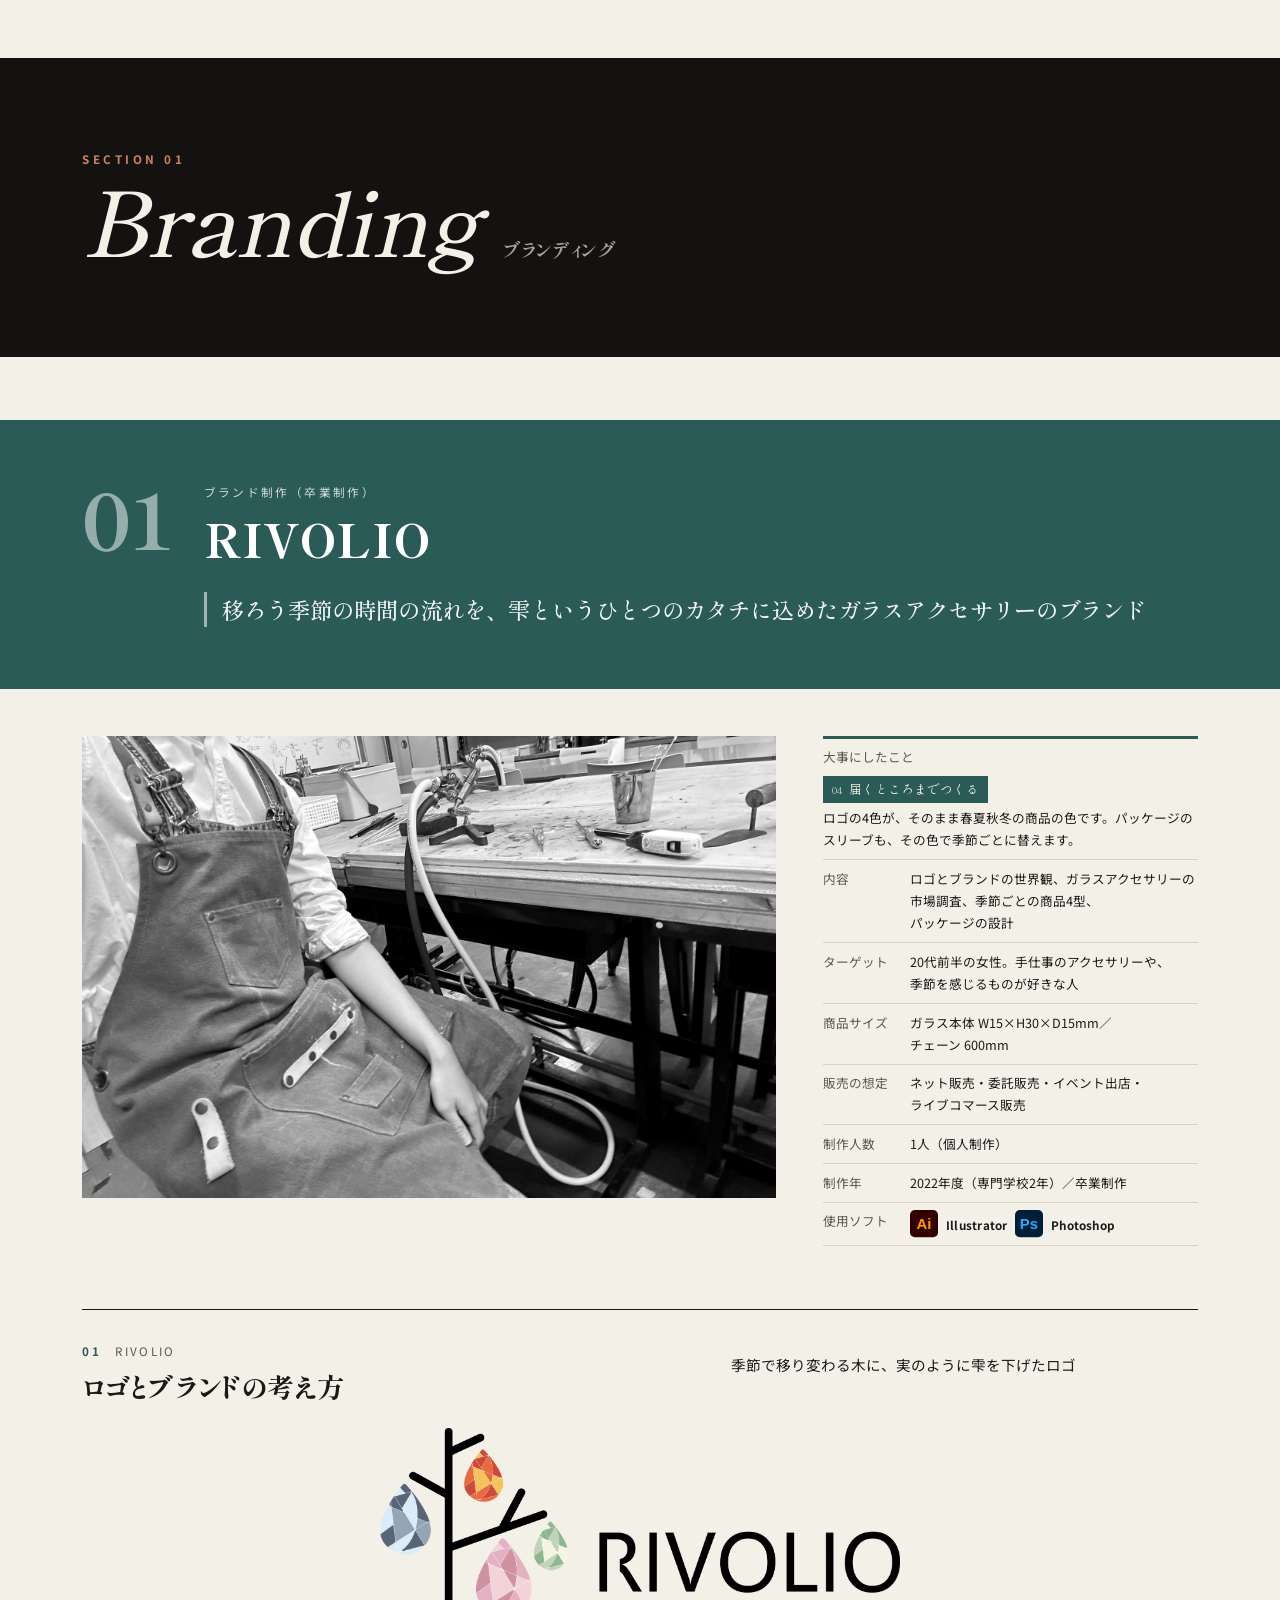
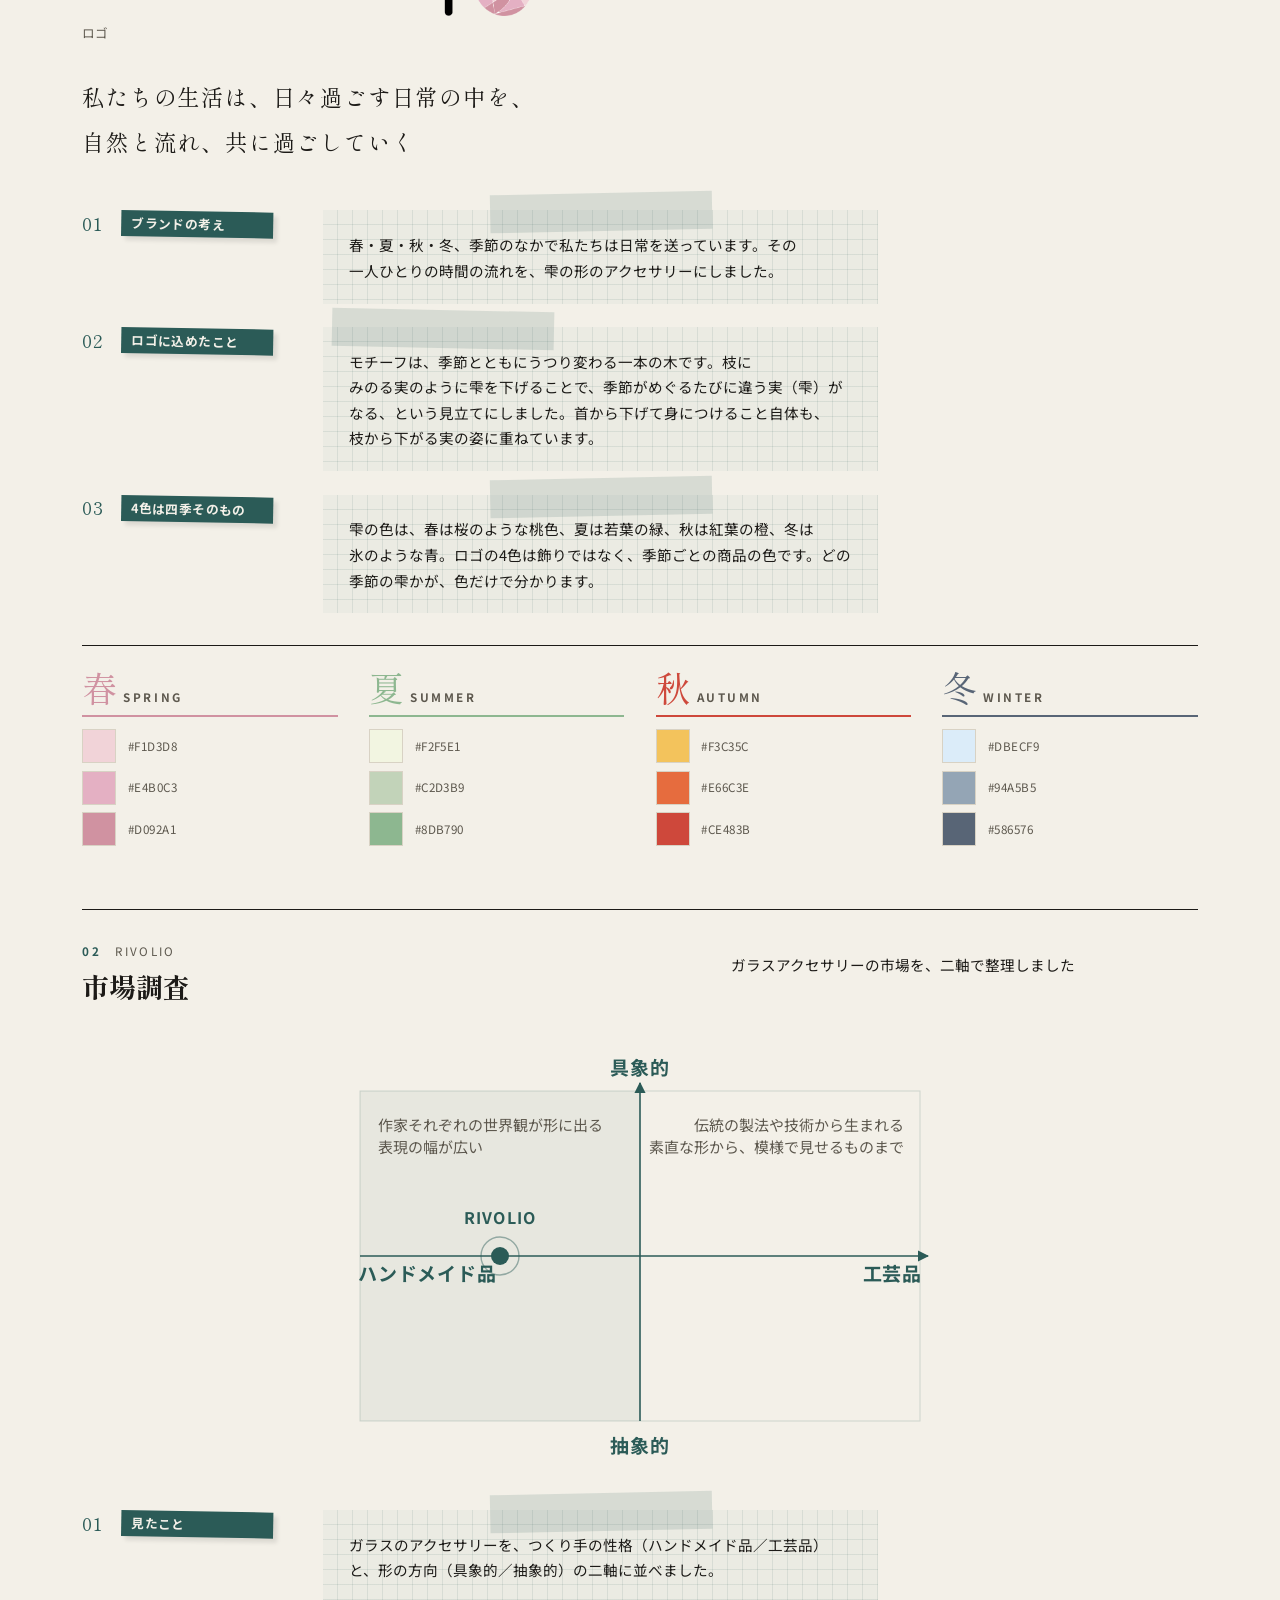
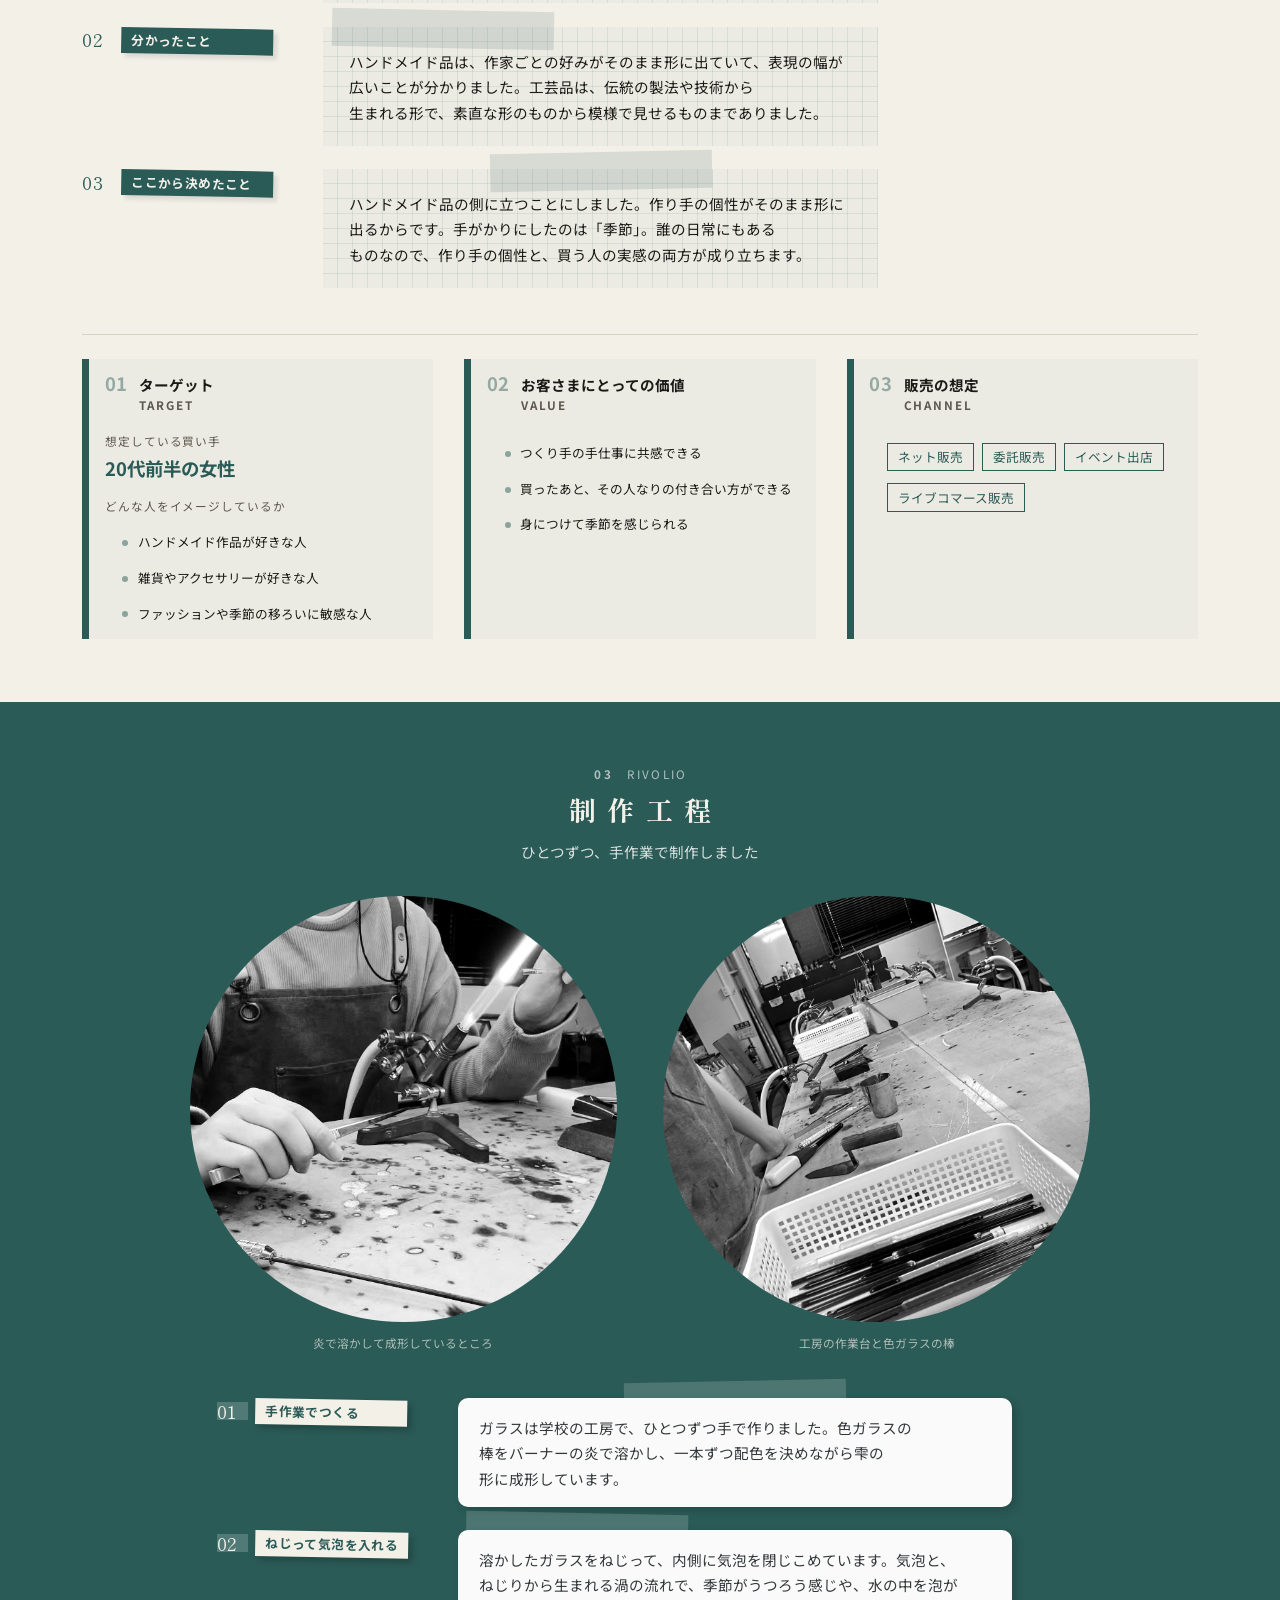
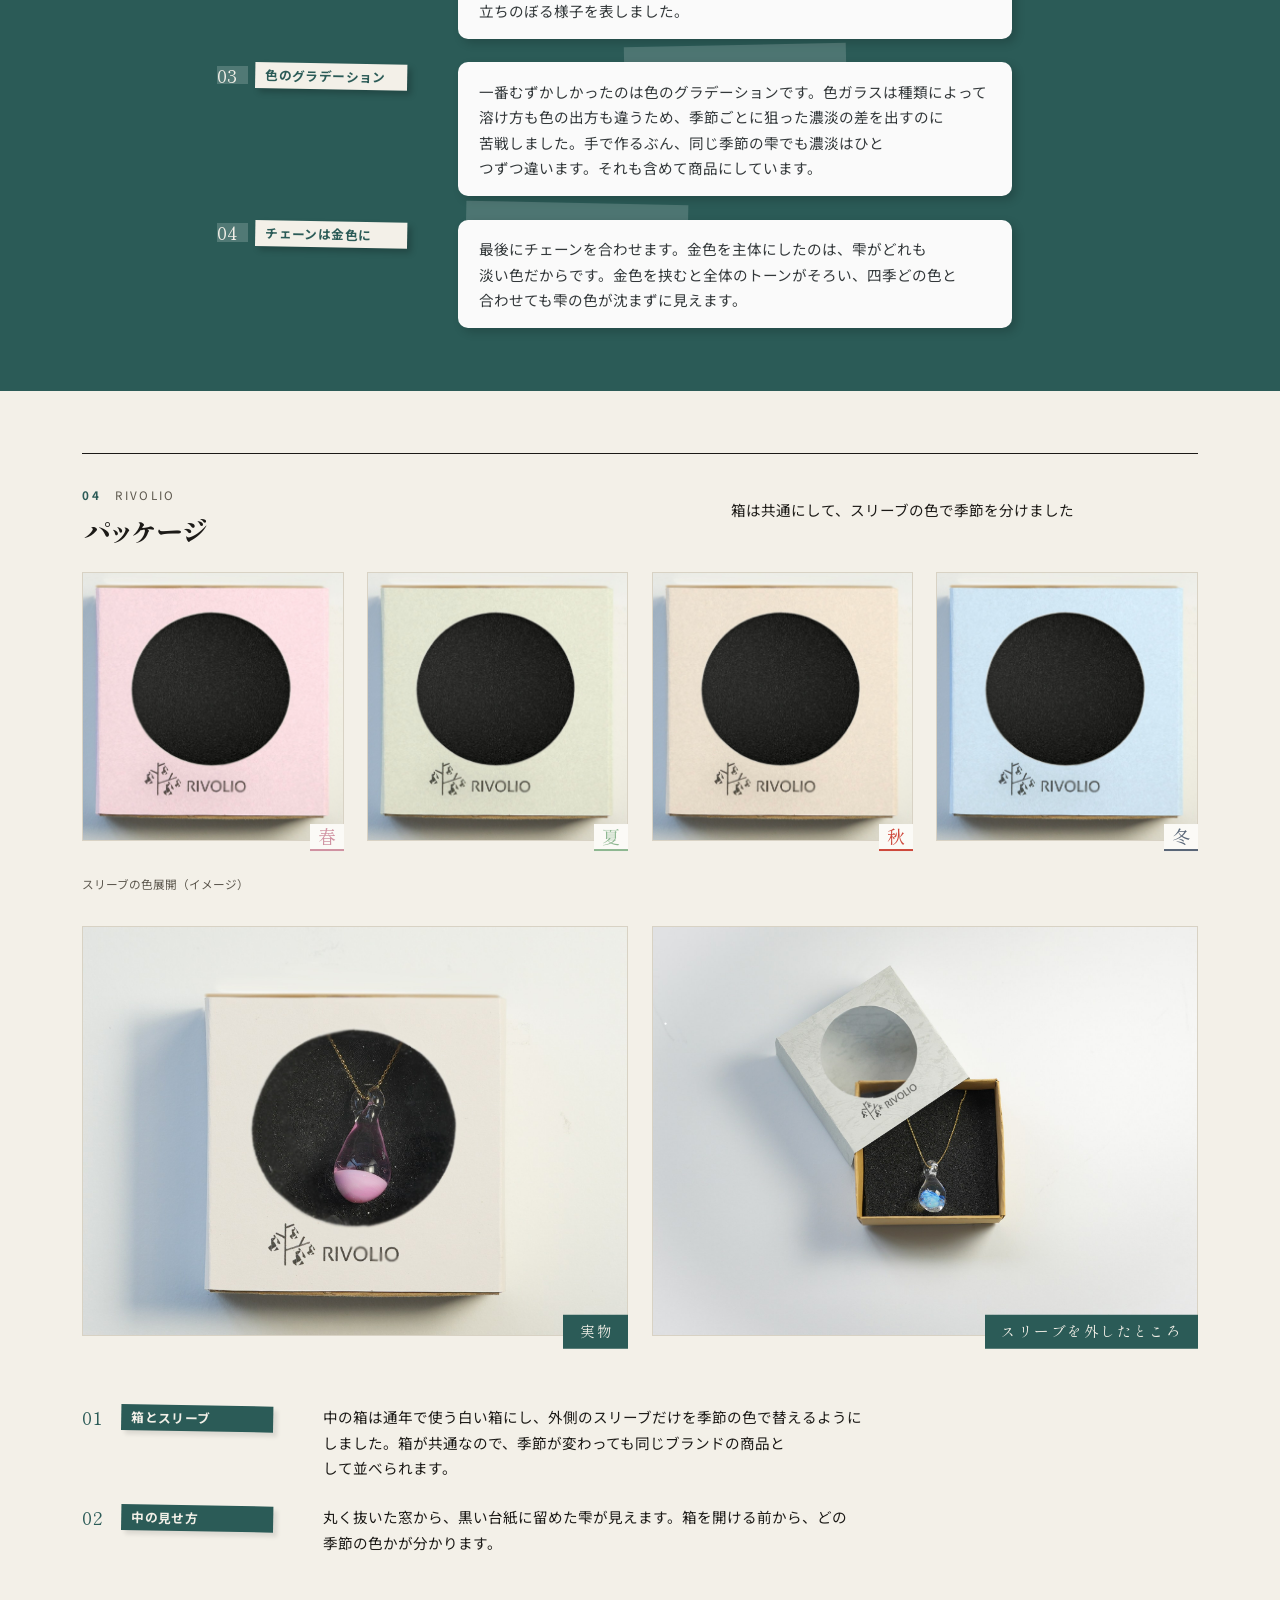
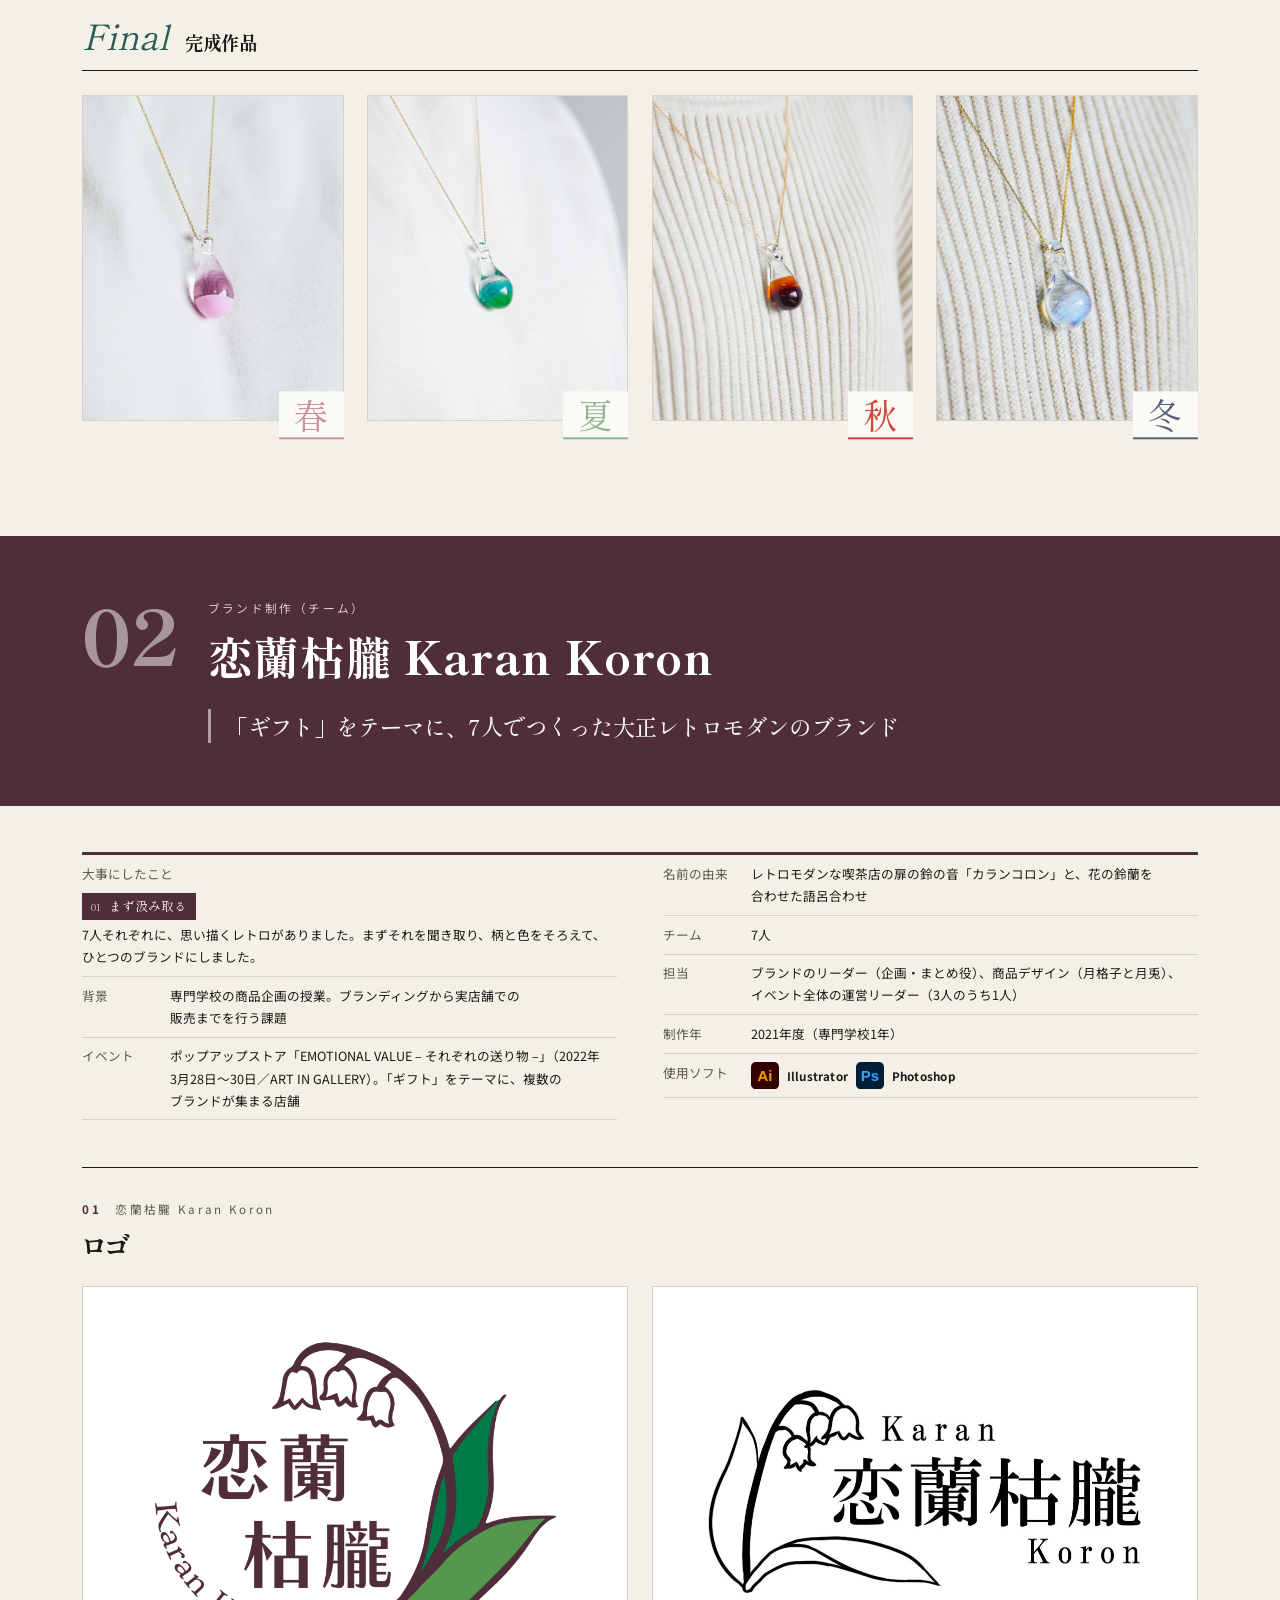
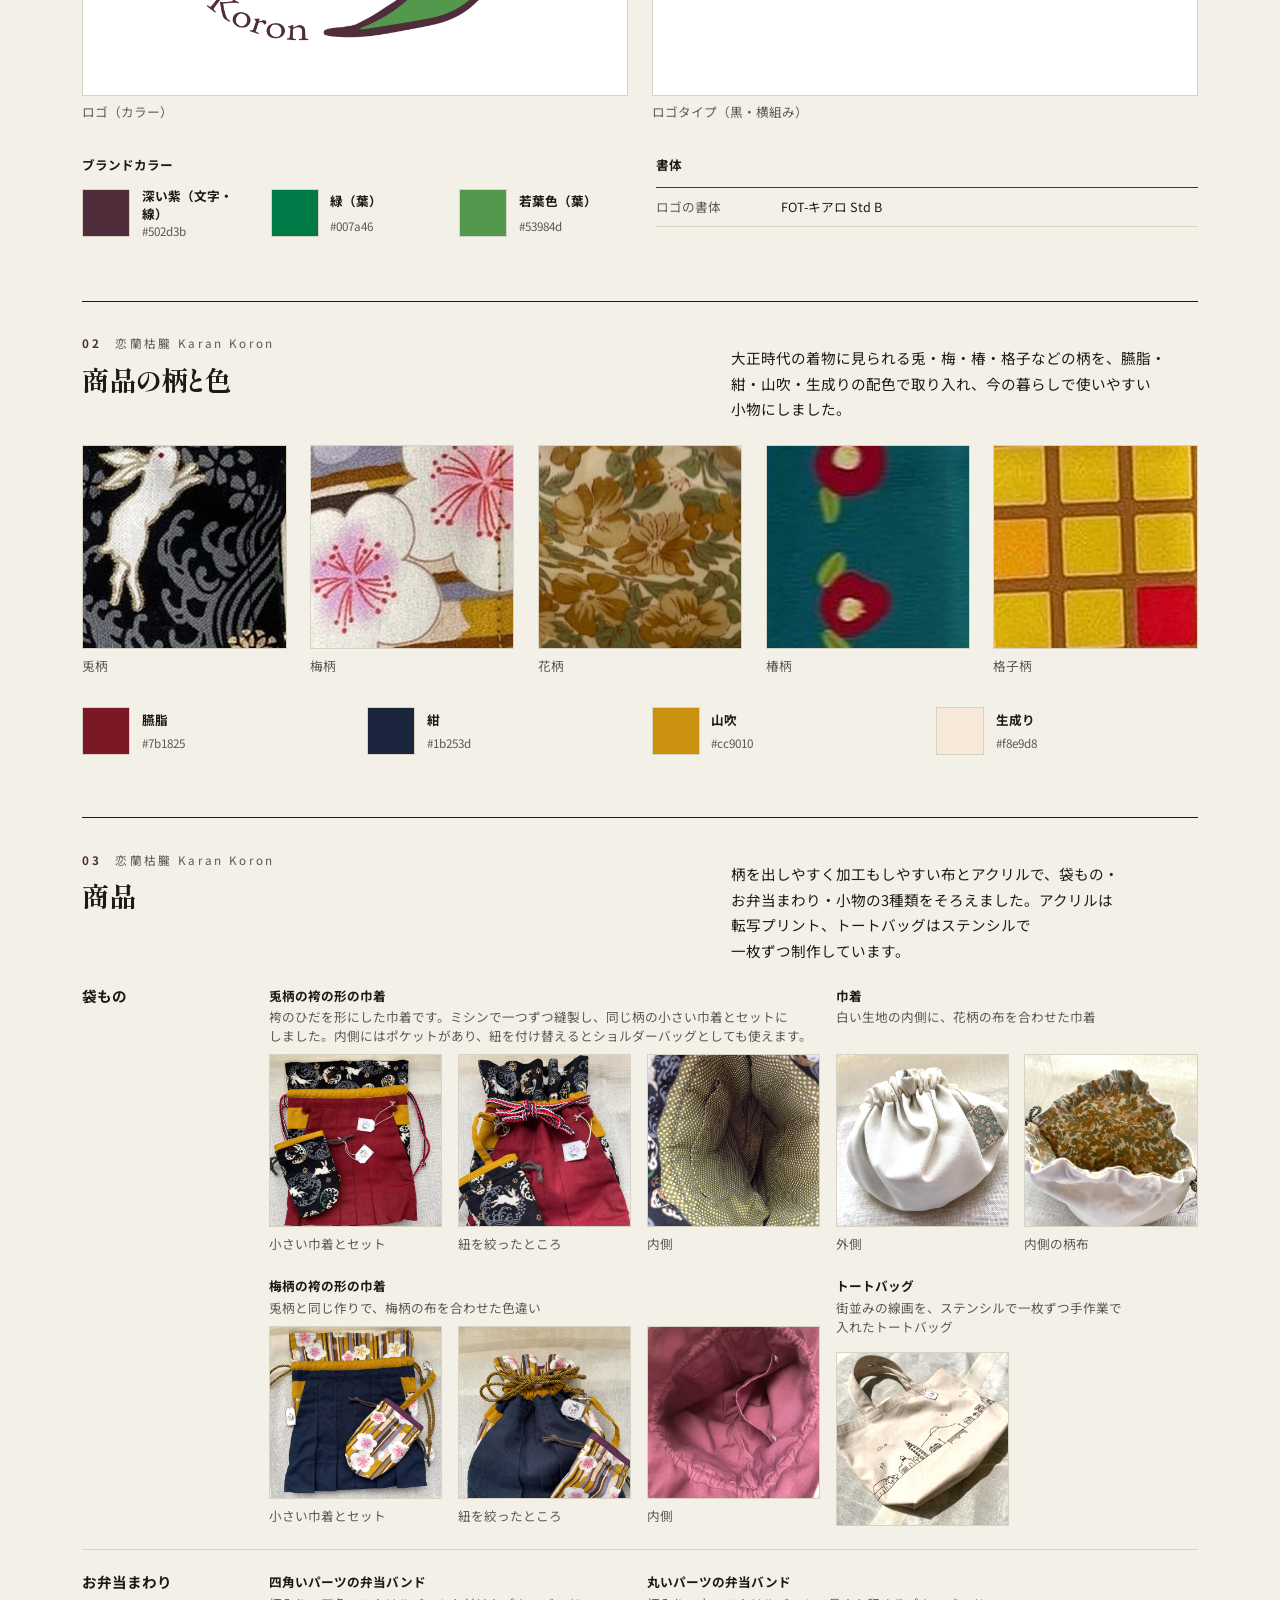
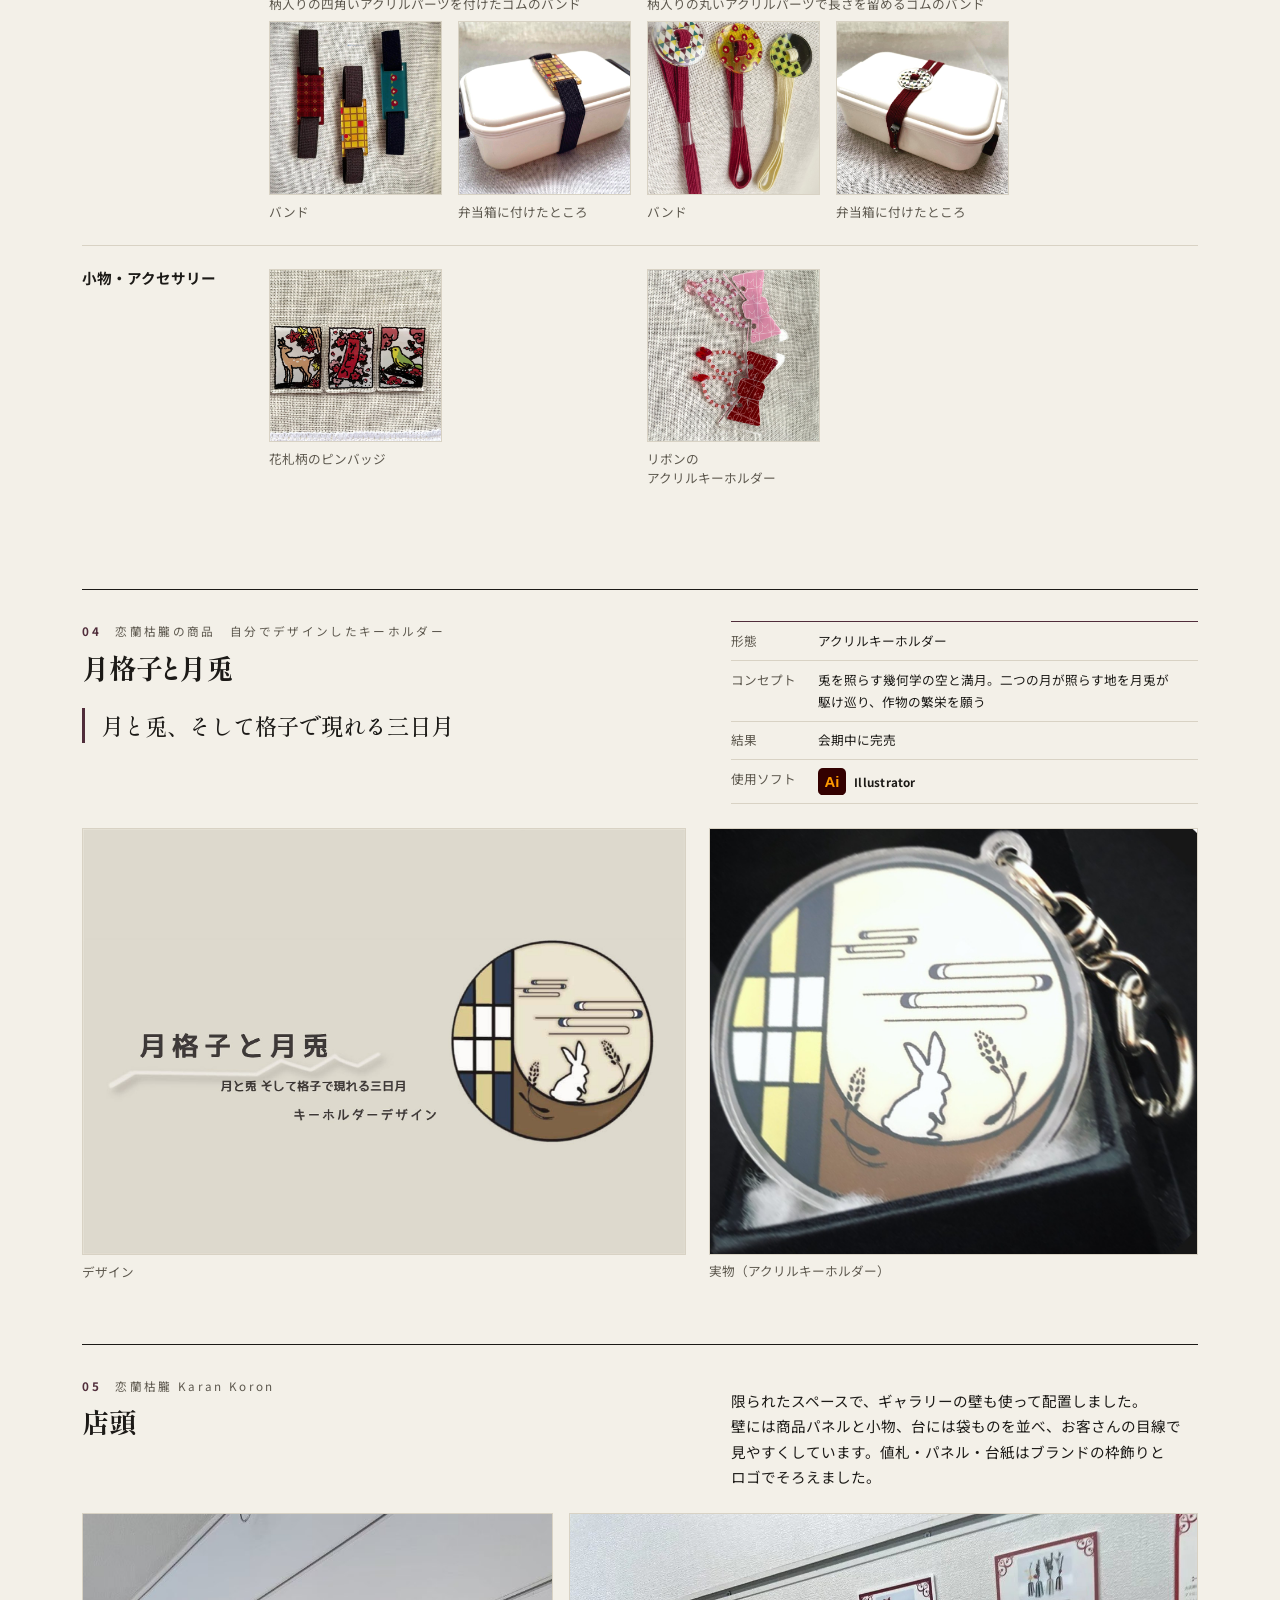
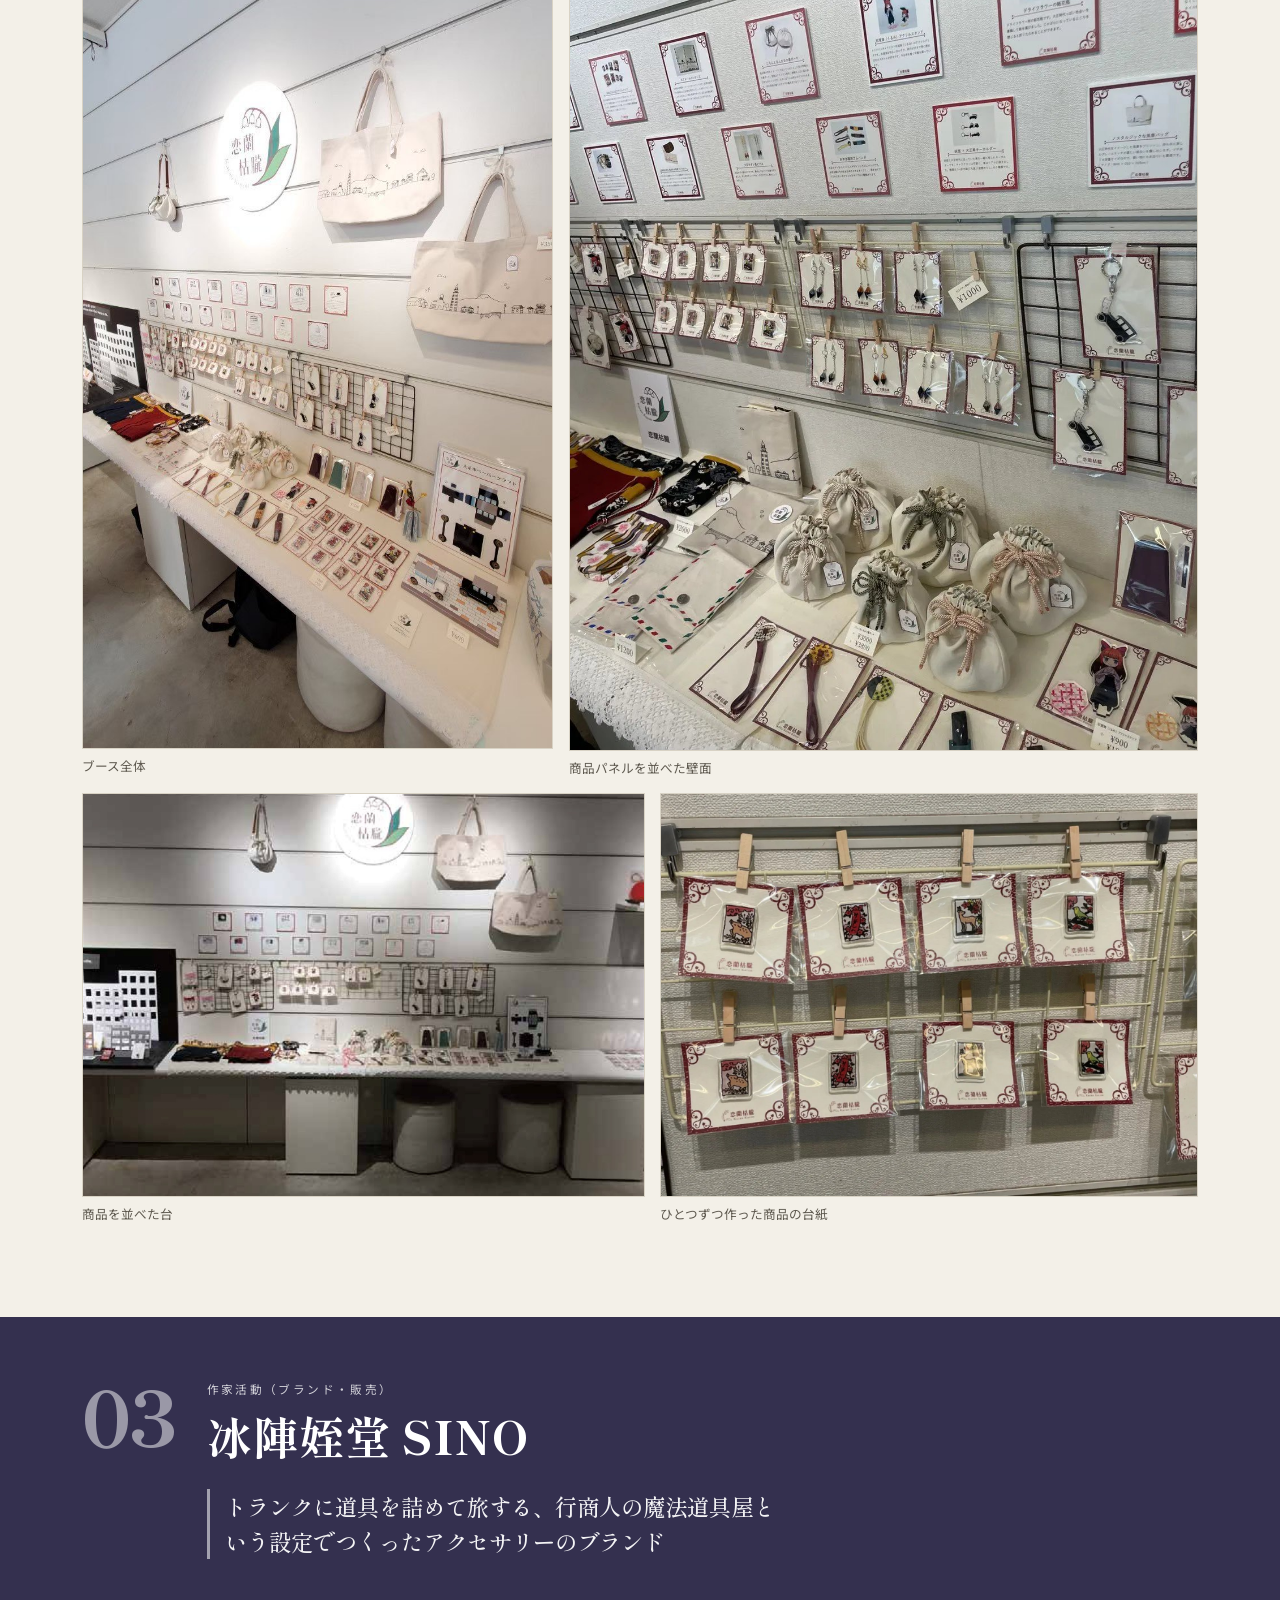
==== commit 25938b21: "自己紹介を4段落の文章に差し替える" ====
--- a/index.html
+++ b/index.html
@@ -9,7 +9,7 @@
 <link rel="preconnect" href="https://fonts.googleapis.com">
 <link rel="preconnect" href="https://fonts.gstatic.com" crossorigin>
 <link rel="stylesheet" href="https://fonts.googleapis.com/css2?family=Shippori+Mincho:wght@500;700;800&family=Noto+Sans+JP:wght@400;500;700&display=swap">
-<link rel="stylesheet" href="styles.css?v=dc4c5686">
+<link rel="stylesheet" href="styles.css?v=62f413b0">
 </head>
 <body>
 
@@ -37,7 +37,10 @@
       <h1 class="name" id="name">大浦 真</h1>
       <p class="name-en">Makoto Ooura</p>
       <p class="role">ブランディング／プロダクト／UIデザイン</p>
-      <p class="cover-intro">小さい頃から創作が好きで、イベントで出会った作家さんをきっかけに、ものづくりの世界に入りました。東京デザイナー学院でプロダクトデザインを学びながら作家活動を続け、人とのつながりの大切さを知りました。デザインを通して、つくる人と使う人をつないでいきたいです。</p>
+      <p class="cover-intro">小さい頃からものづくりが好きで、イベントで出会った作家さんをきっかけに、創作の世界に興味を持つようになりました。</p>
+      <p class="cover-intro">東京デザイナー学院ではプロダクトデザインを学びながら作家活動を続け、作品づくりを通して、人とのつながりや自分の手で何かを生み出すことの楽しさを知りました。</p>
+      <p class="cover-intro">卒業後は一般企業に就職し、社会人としての経験を積んできました。現在はこれまでの経験を活かしながら、以前から関心のあったデザインの分野に挑戦したいと考えています。</p>
+      <p class="cover-intro">ものづくりへの好奇心を原点に、つくる人と使う人、それぞれの想いをつなぎ、誰かの心に残るデザインを生み出せるデザイナーを目指しています。</p>
       <p class="cover-note">掲載作品は、専門学校在学中（2021〜2023年）に制作したものです。</p>
       <dl class="contact">
         <dt>メール</dt>
--- a/styles.css
+++ b/styles.css
@@ -1481,6 +1481,7 @@
   line-height: 1.8;
   max-width: 30em;
 }
+.cover .cover-intro + .cover-intro { margin-top: 0.8em; }
 
 .group-h--light .sec-no { color: var(--accent); }
 
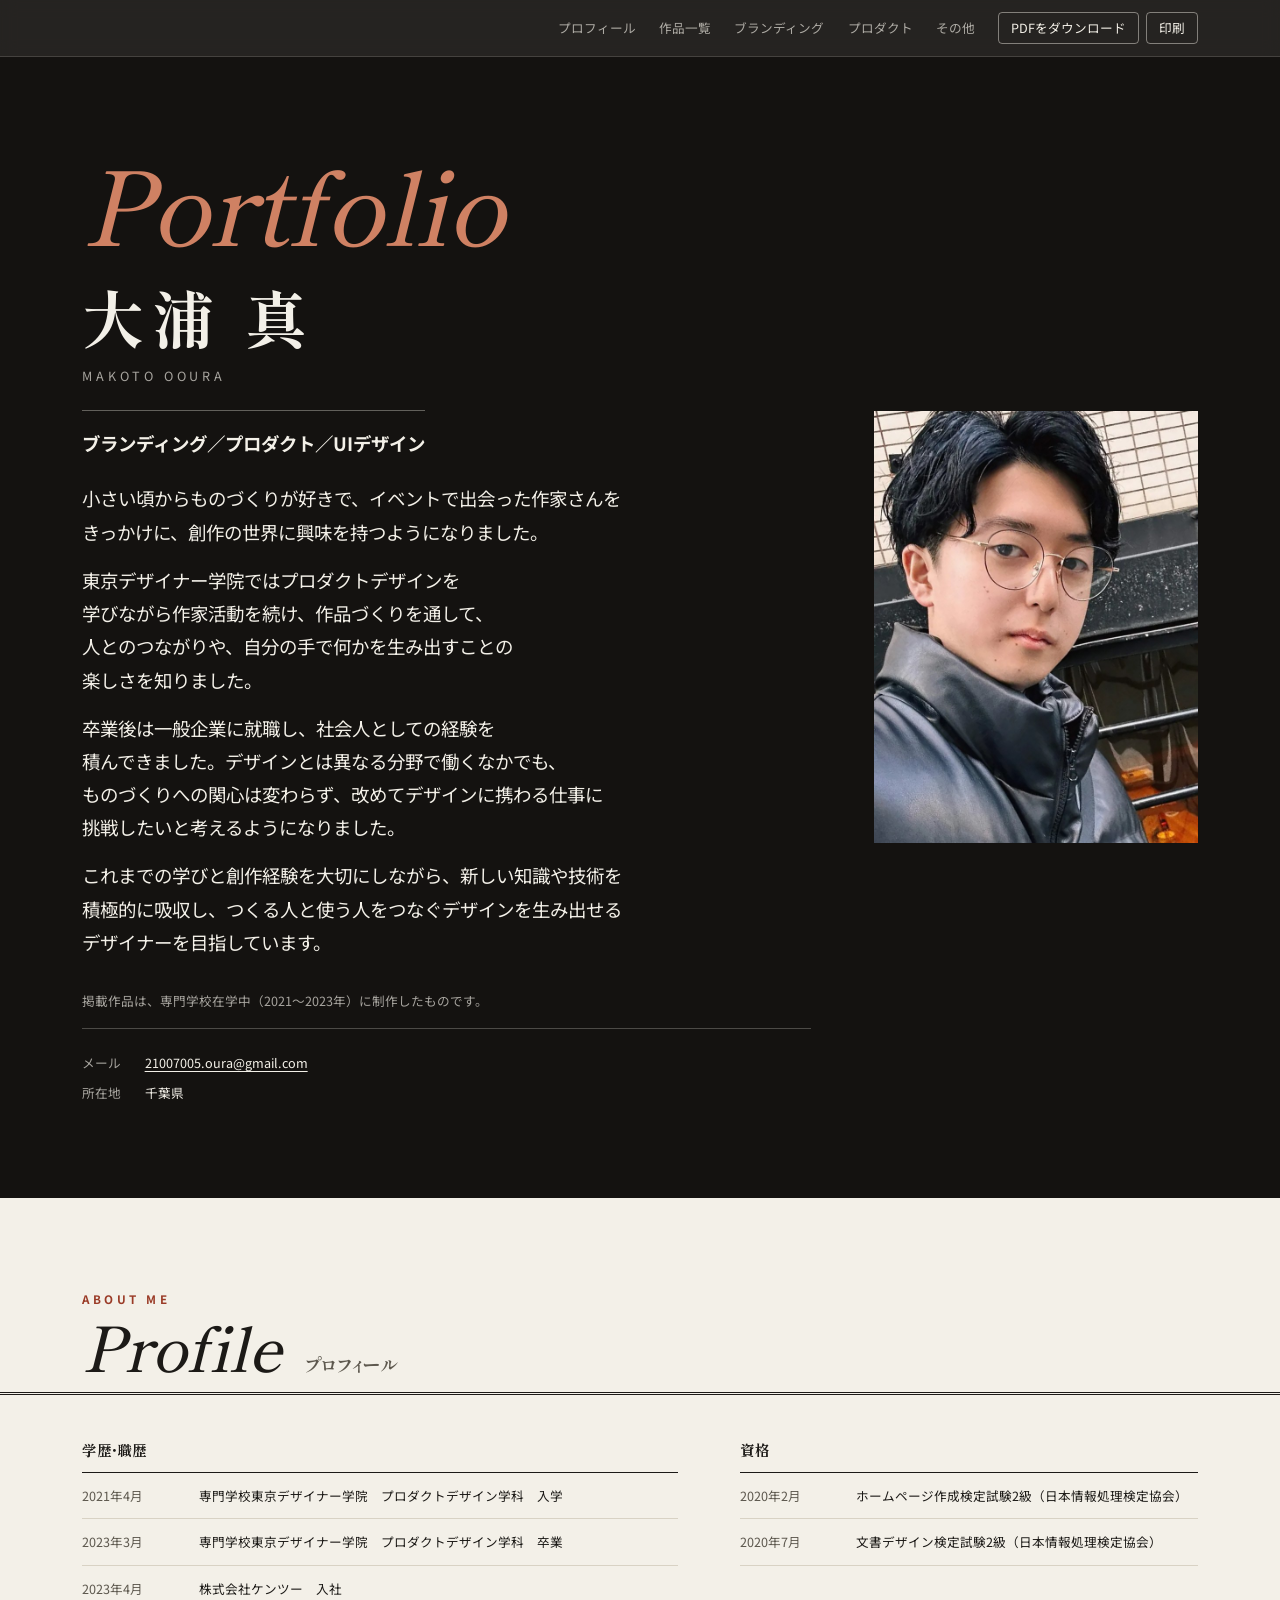
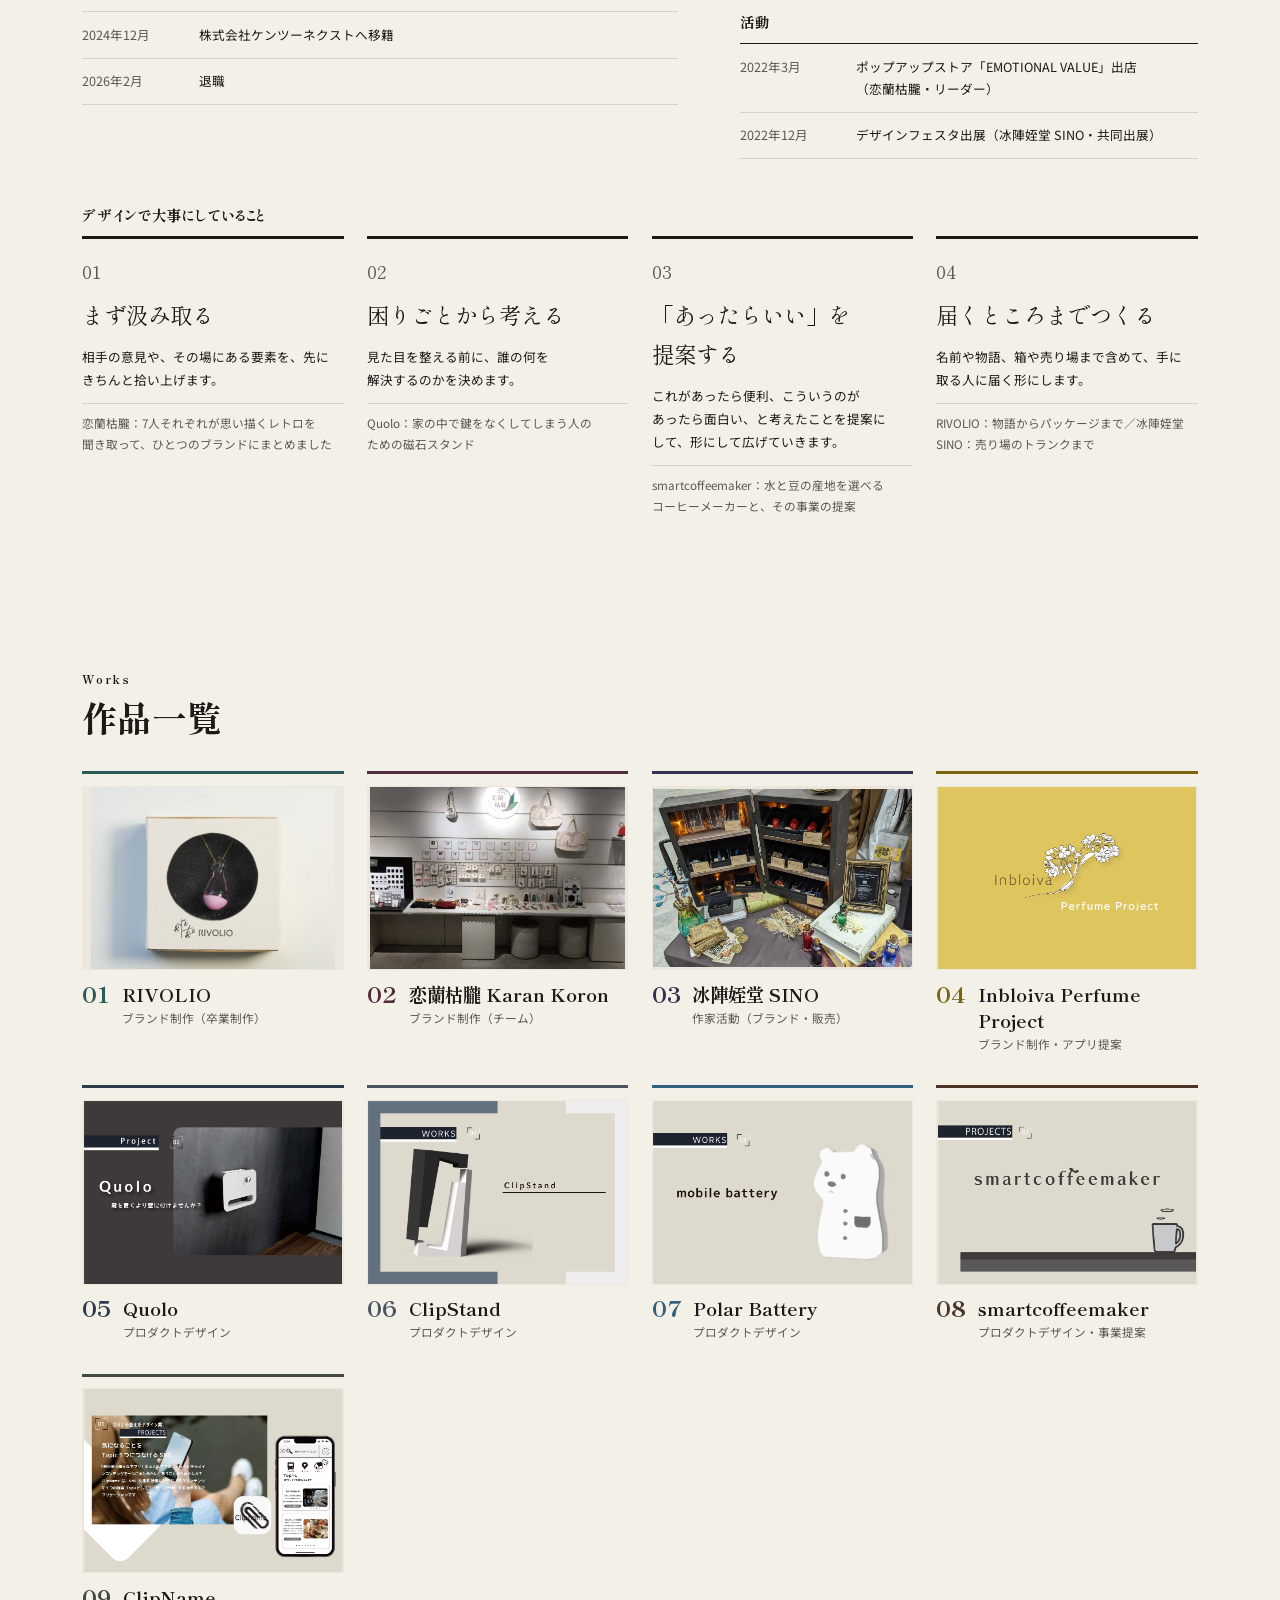
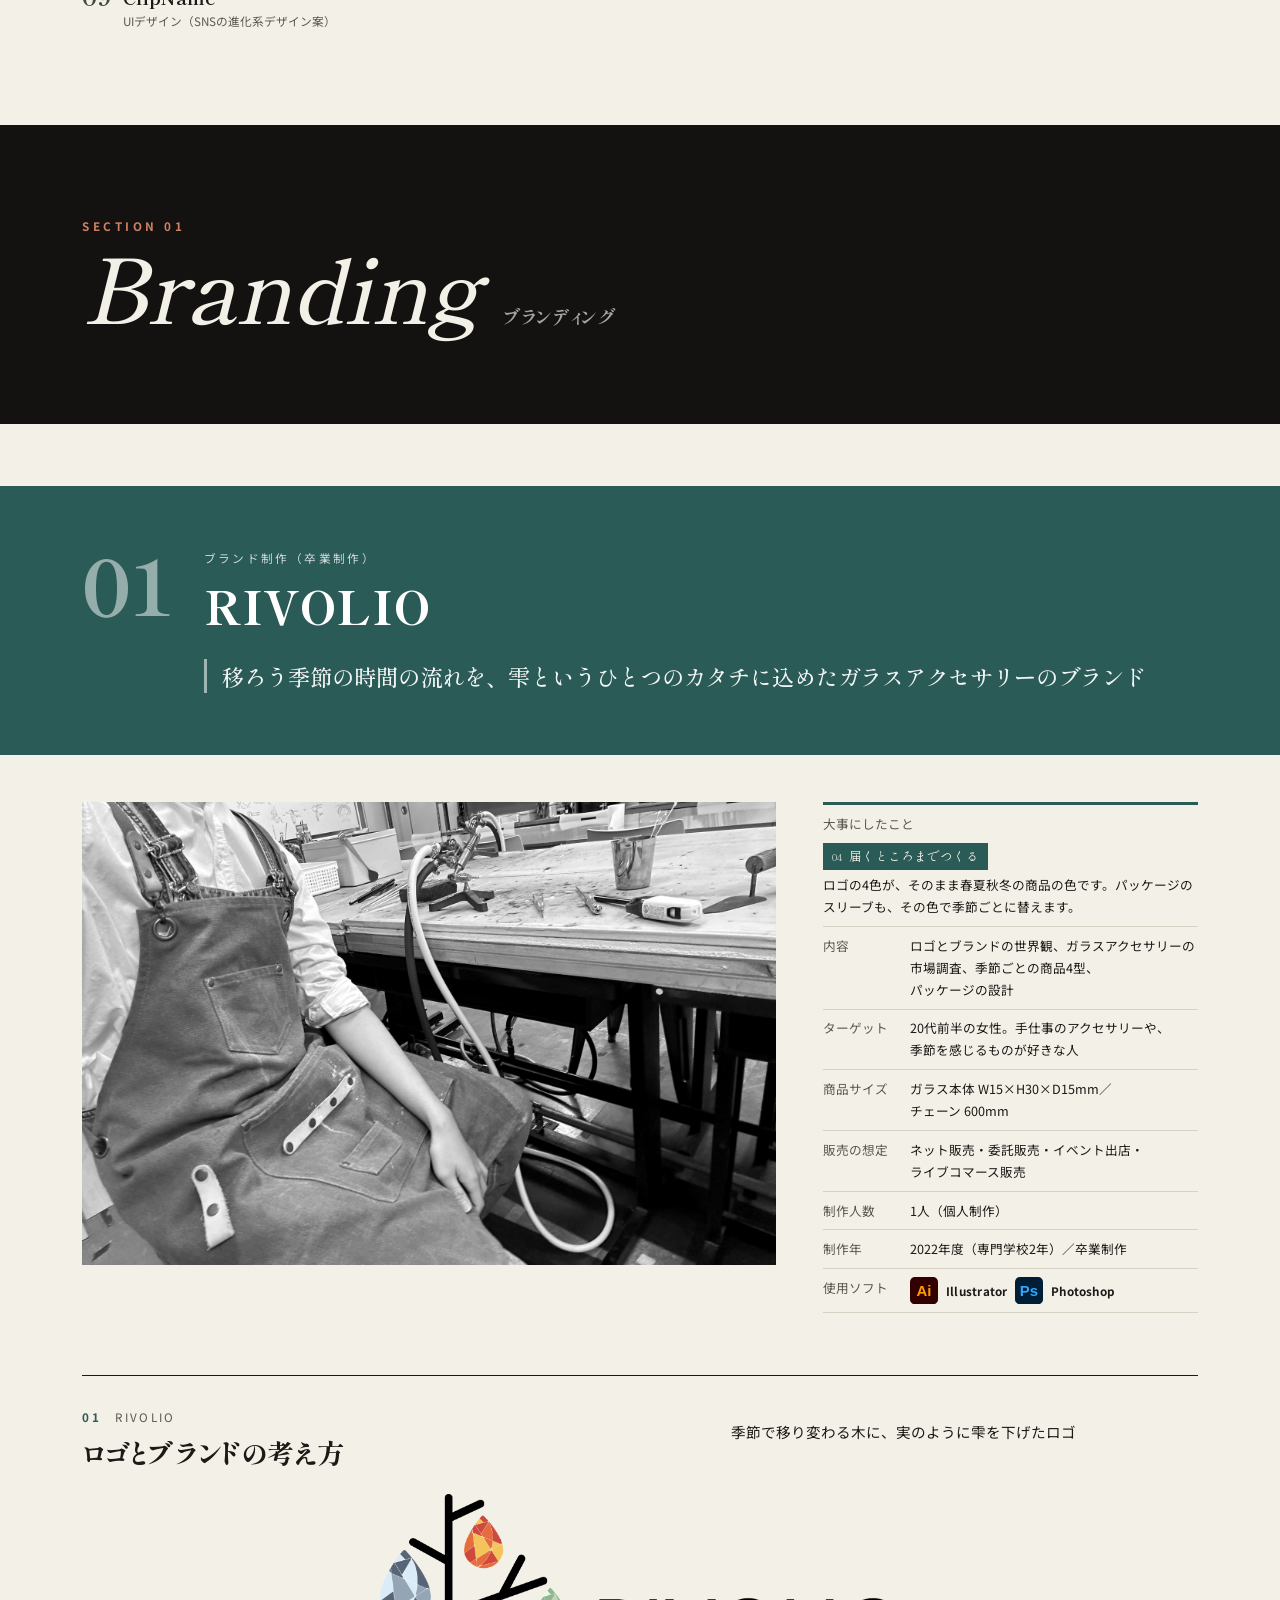
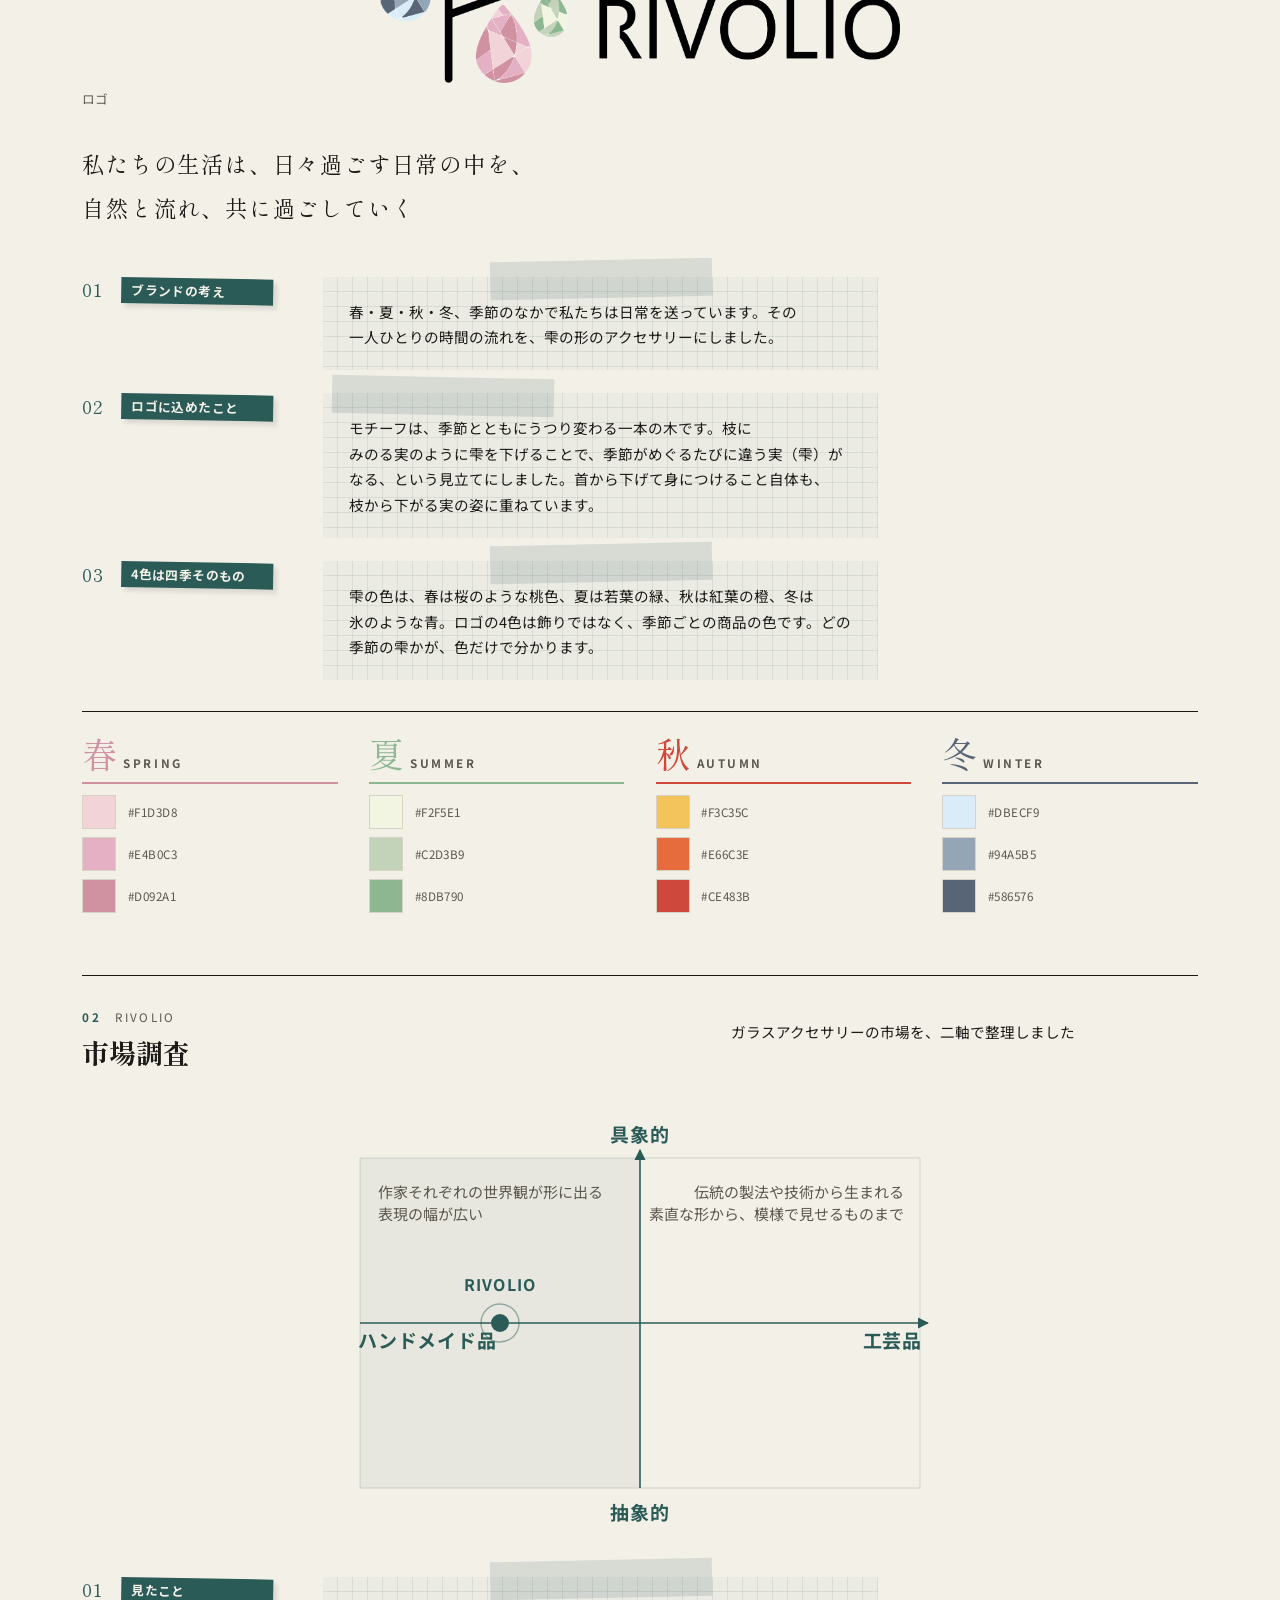
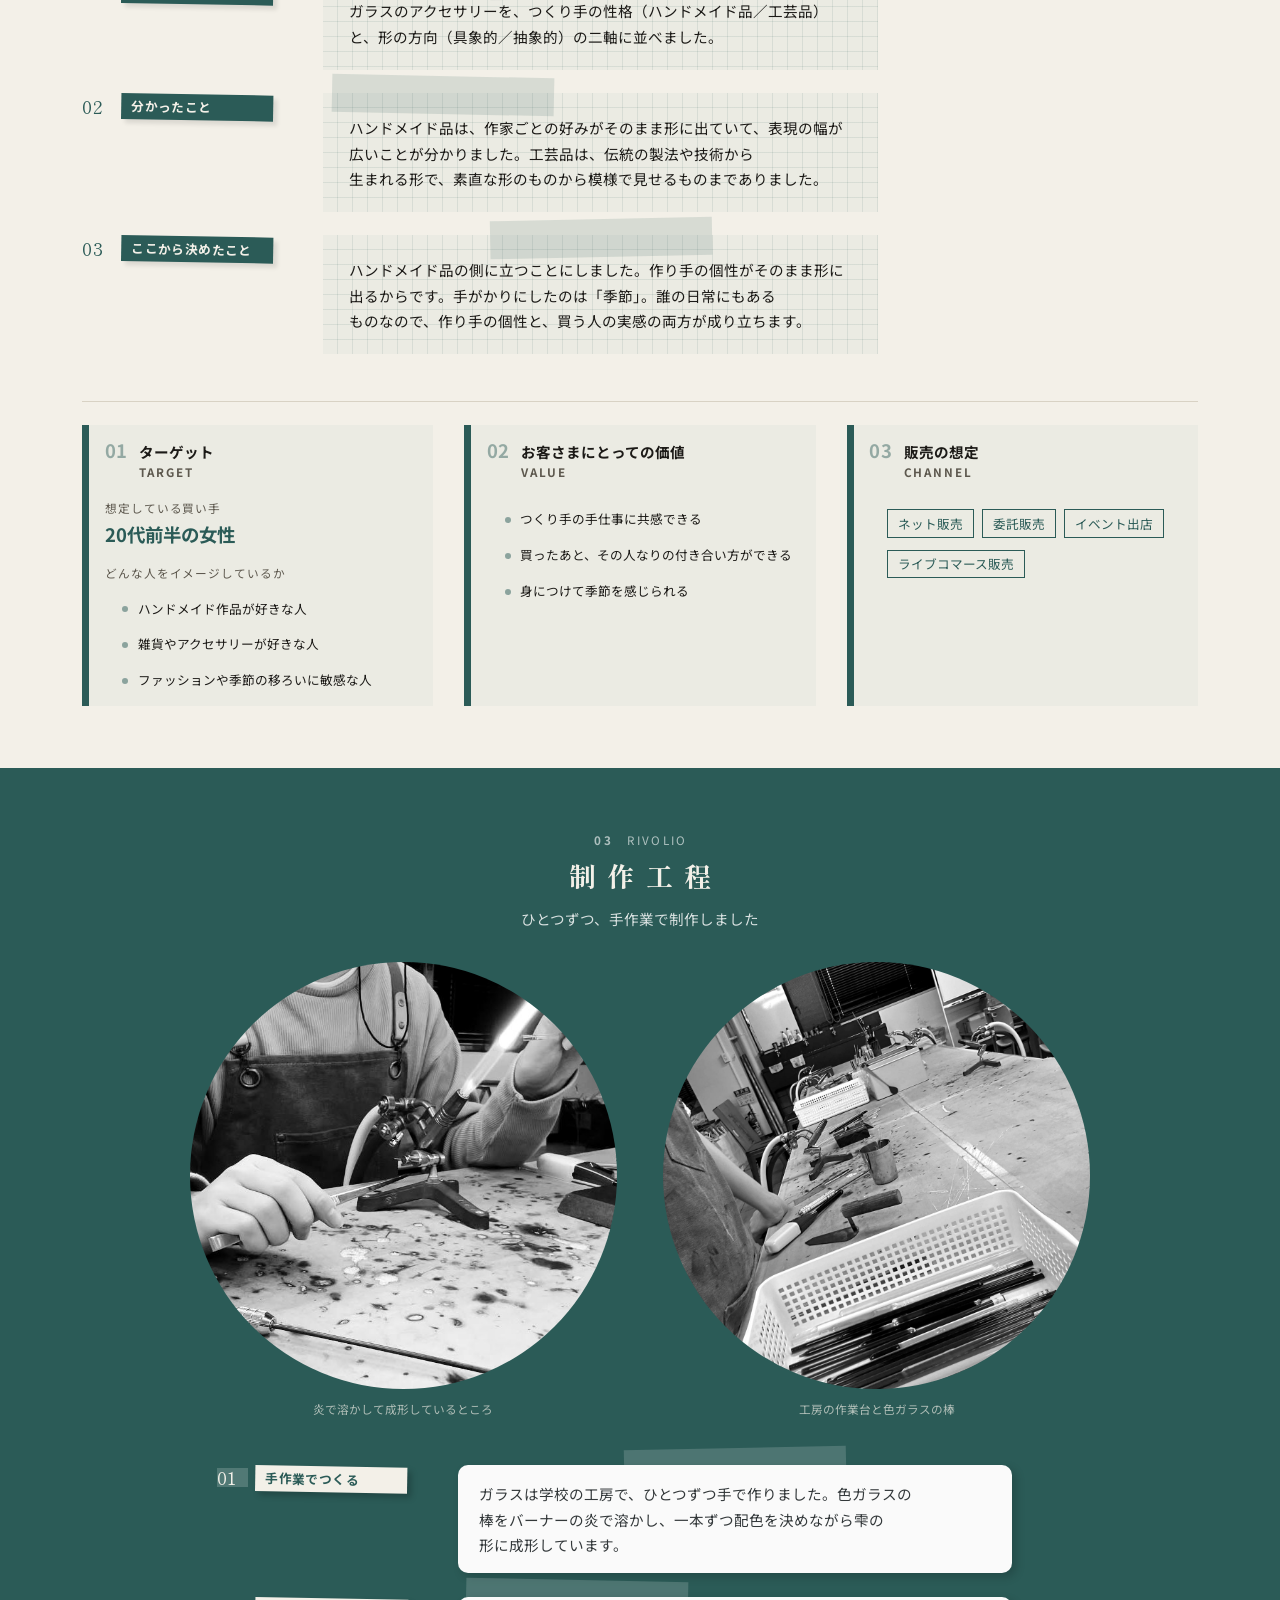
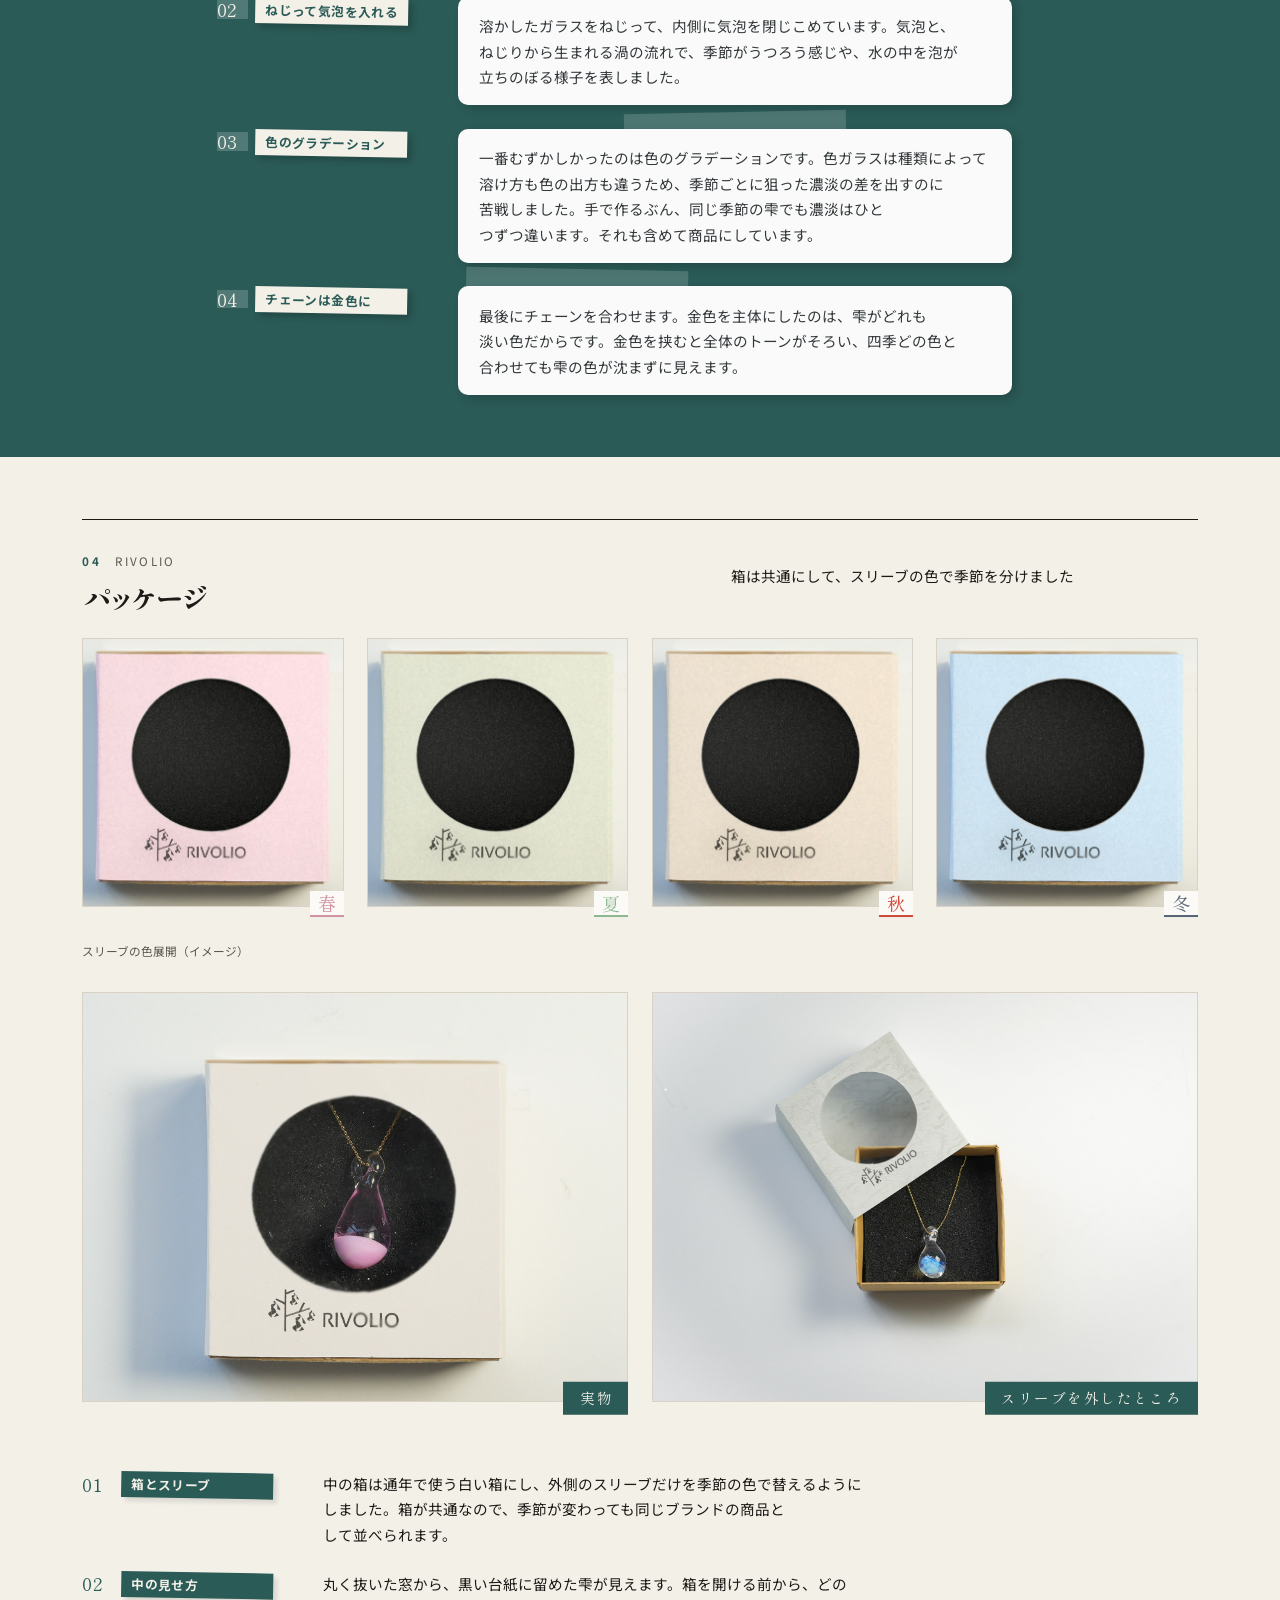
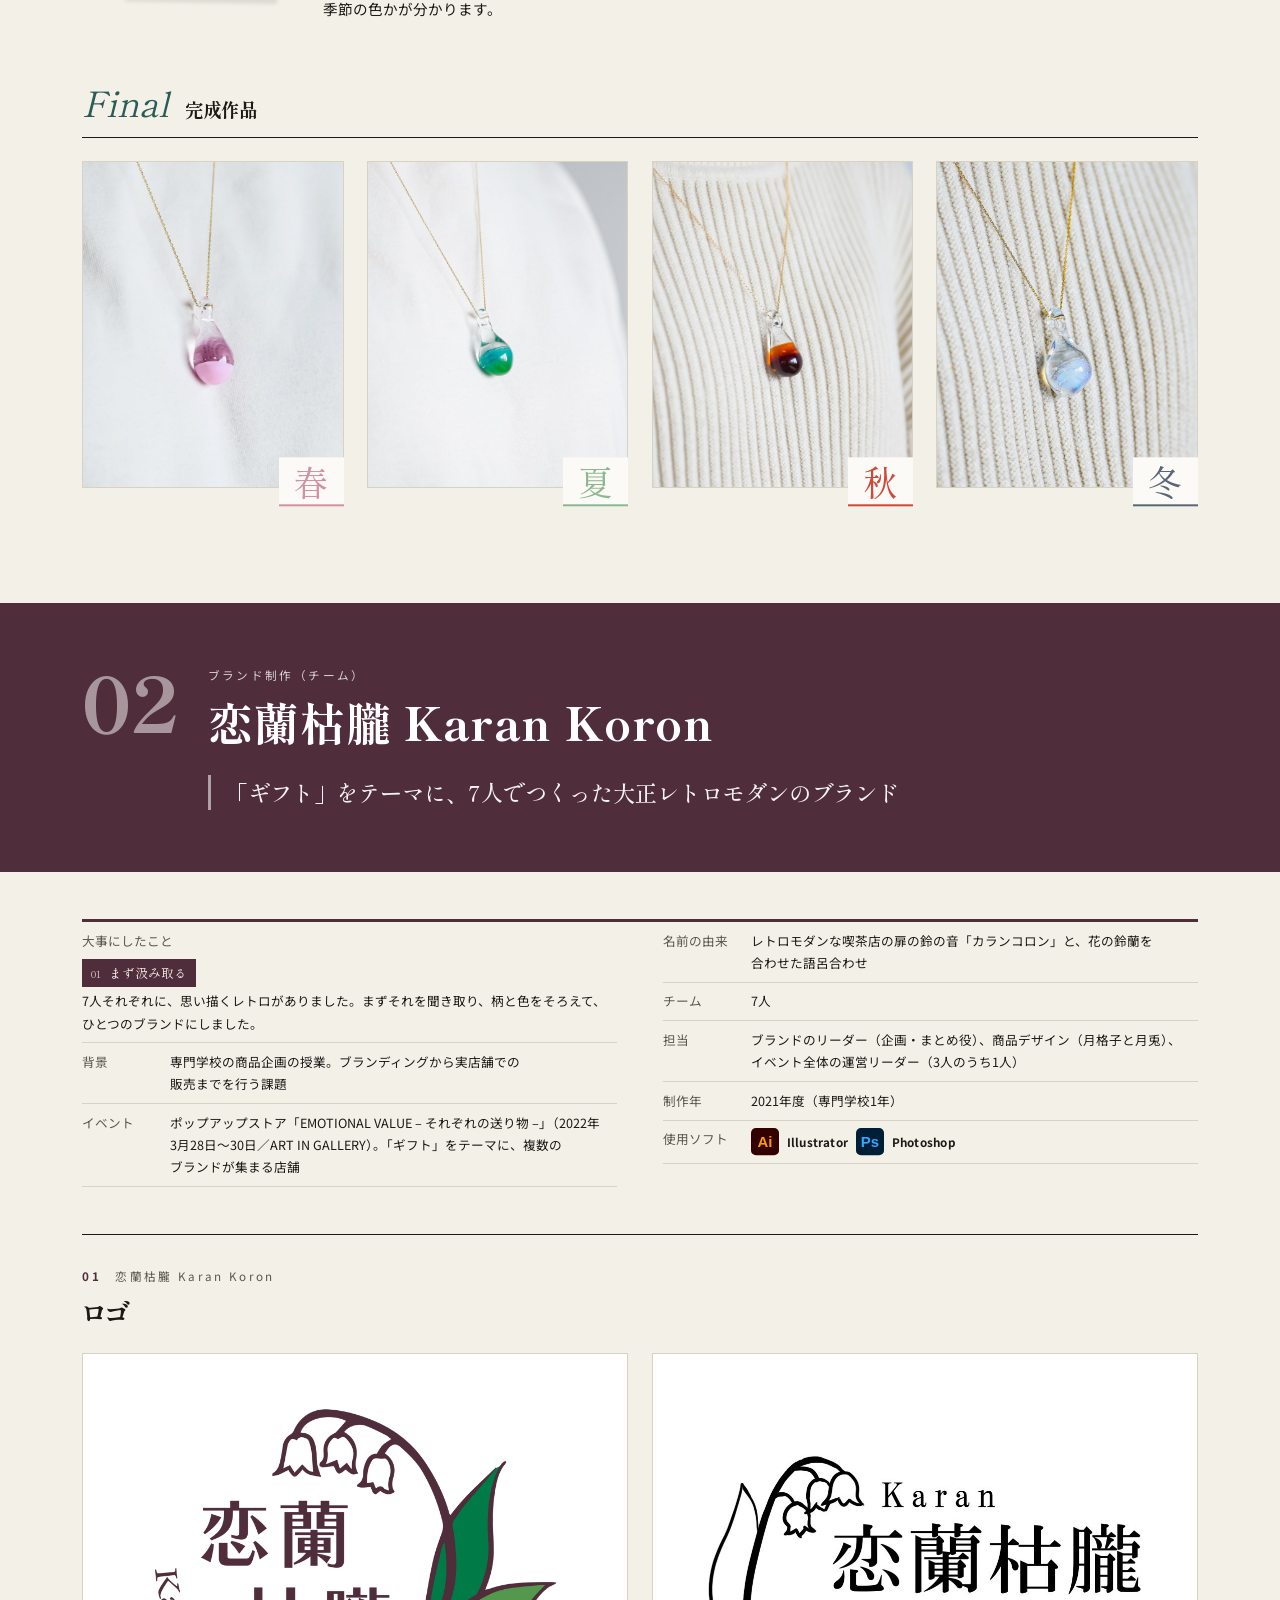
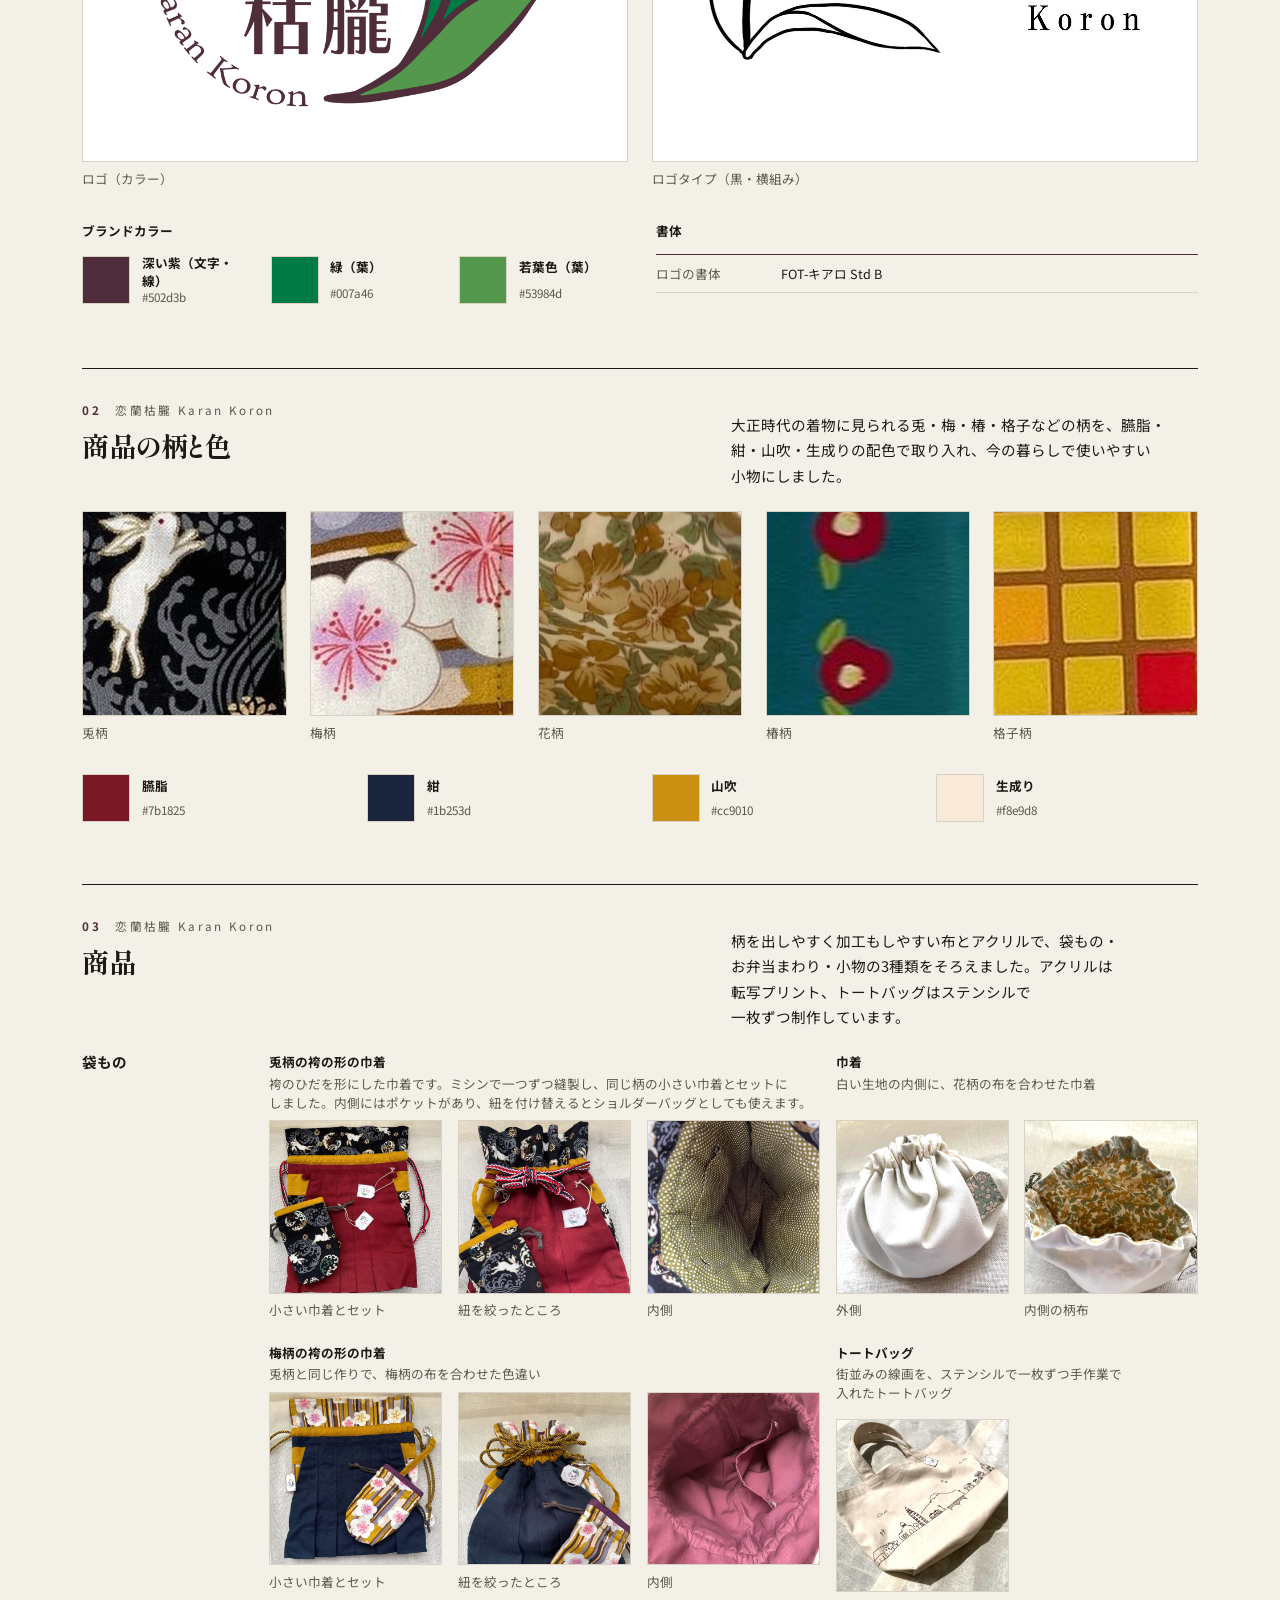
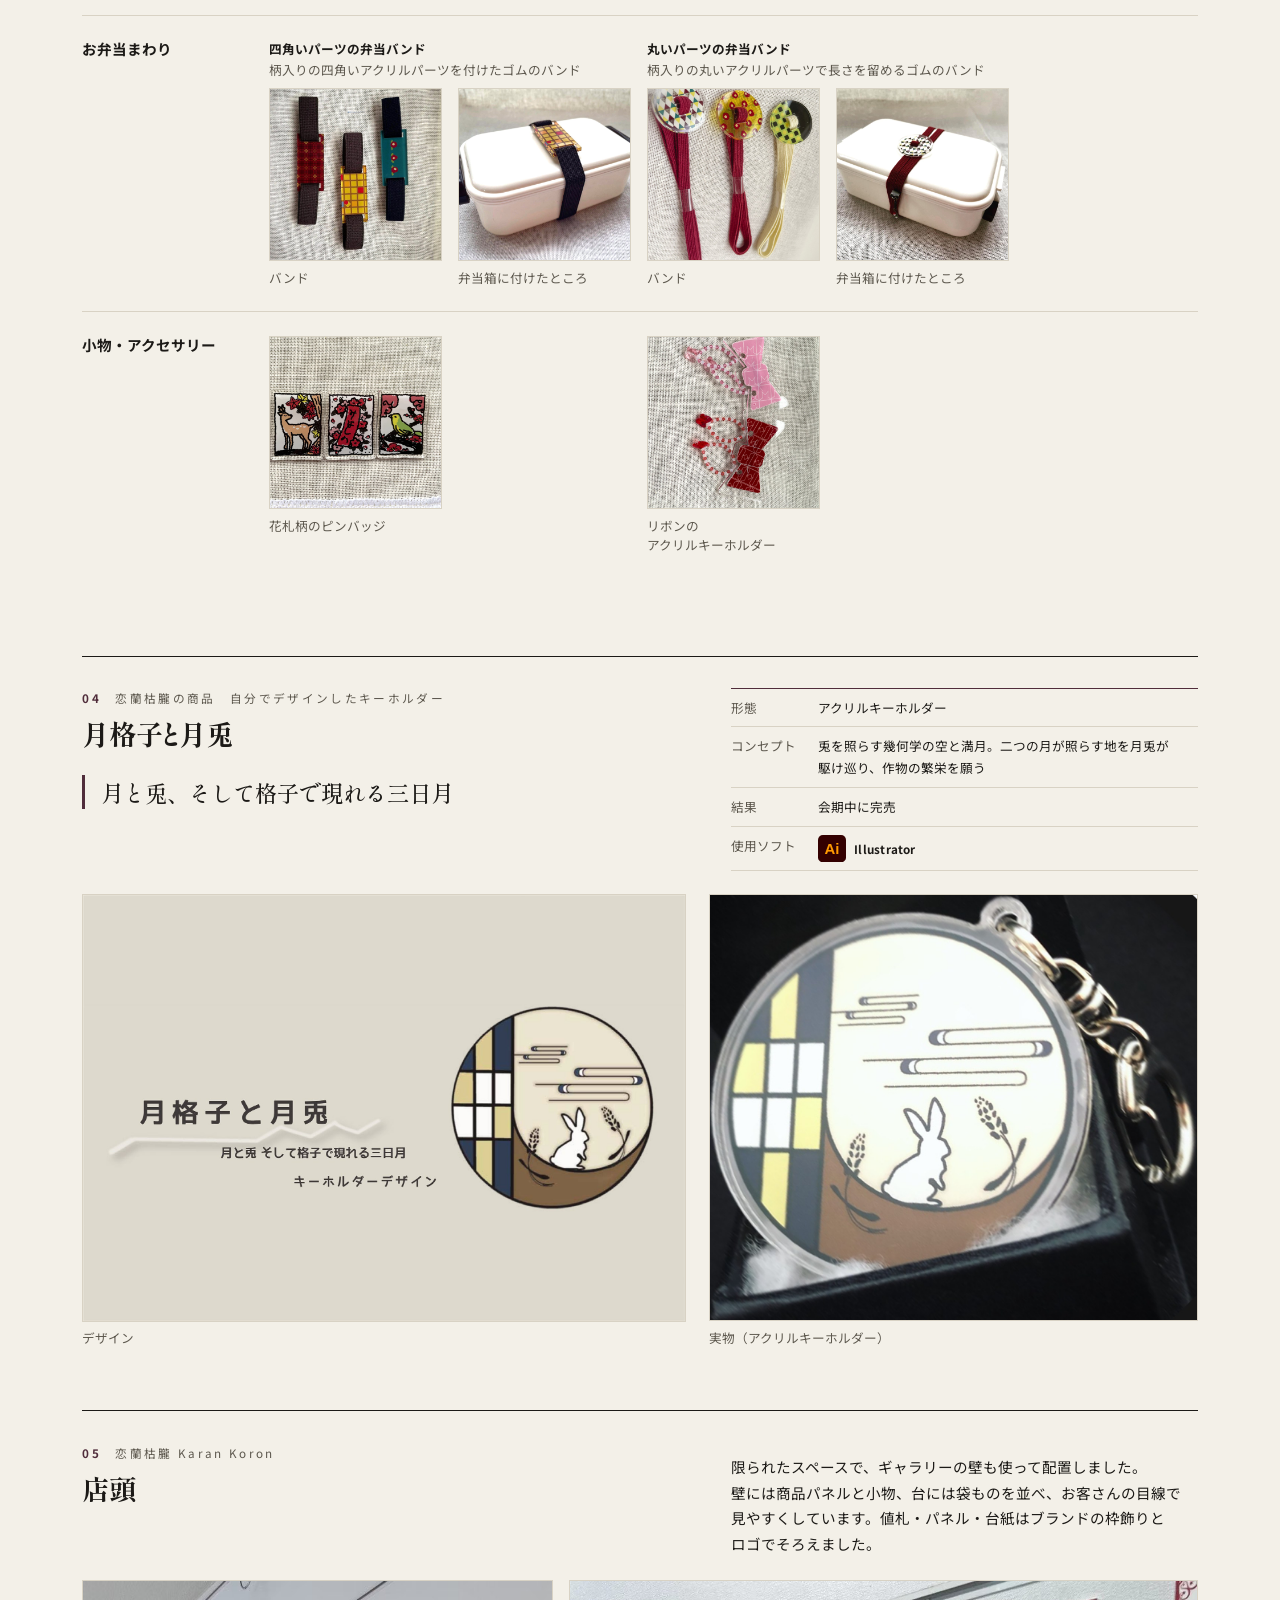
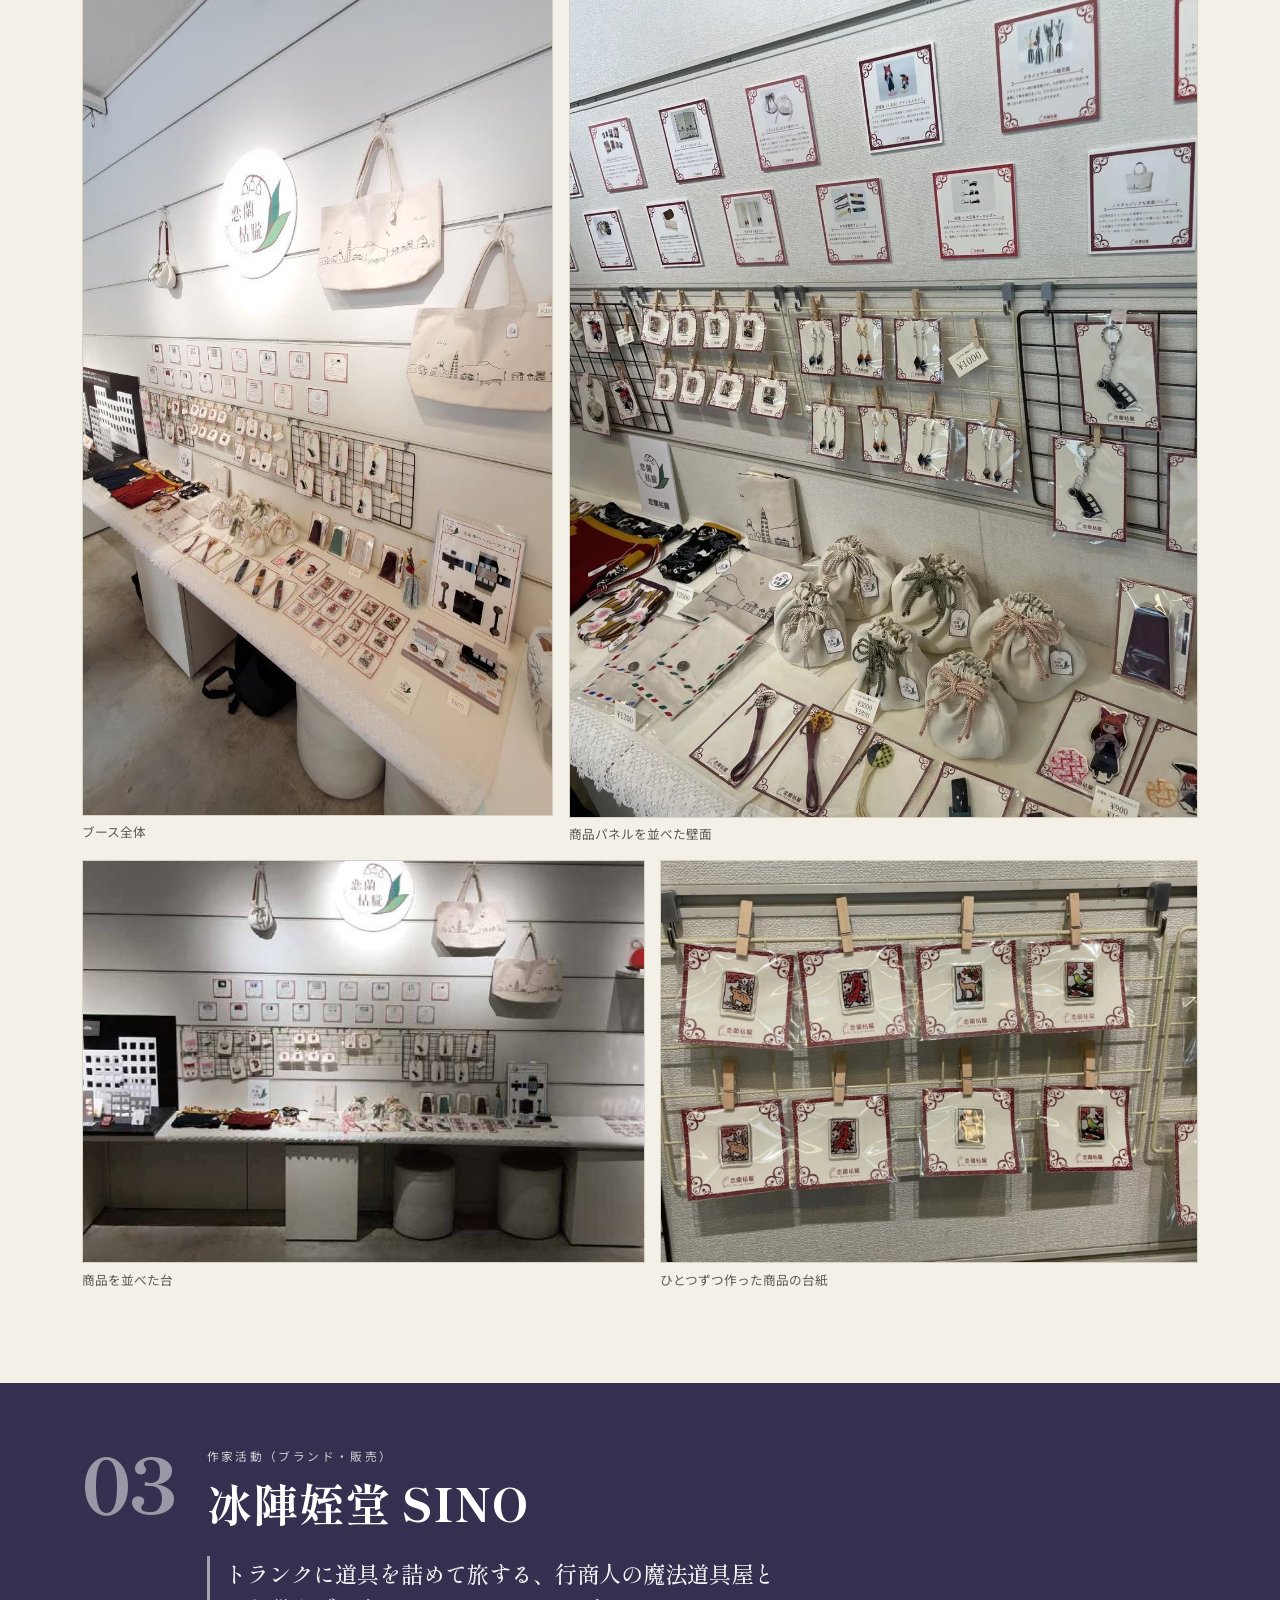
==== commit 814c97fb: "自己紹介を差し替え、表紙の文字幅と折り返しを整える" ====
--- a/index.html
+++ b/index.html
@@ -9,7 +9,7 @@
 <link rel="preconnect" href="https://fonts.googleapis.com">
 <link rel="preconnect" href="https://fonts.gstatic.com" crossorigin>
 <link rel="stylesheet" href="https://fonts.googleapis.com/css2?family=Shippori+Mincho:wght@500;700;800&family=Noto+Sans+JP:wght@400;500;700&display=swap">
-<link rel="stylesheet" href="styles.css?v=62f413b0">
+<link rel="stylesheet" href="styles.css?v=b196ec76">
 </head>
 <body>
 
@@ -38,9 +38,9 @@
       <p class="name-en">Makoto Ooura</p>
       <p class="role">ブランディング／プロダクト／UIデザイン</p>
       <p class="cover-intro">小さい頃からものづくりが好きで、イベントで出会った作家さんをきっかけに、創作の世界に興味を持つようになりました。</p>
-      <p class="cover-intro">東京デザイナー学院ではプロダクトデザインを学びながら作家活動を続け、作品づくりを通して、人とのつながりや自分の手で何かを生み出すことの楽しさを知りました。</p>
-      <p class="cover-intro">卒業後は一般企業に就職し、社会人としての経験を積んできました。現在はこれまでの経験を活かしながら、以前から関心のあったデザインの分野に挑戦したいと考えています。</p>
-      <p class="cover-intro">ものづくりへの好奇心を原点に、つくる人と使う人、それぞれの想いをつなぎ、誰かの心に残るデザインを生み出せるデザイナーを目指しています。</p>
+      <p class="cover-intro">東京デザイナー学院ではプロダクトデザインを学びながら作家活動を続け、作品づくりを通して、人とのつながりや、自分の手で何かを生み出すことの楽しさを知りました。</p>
+      <p class="cover-intro">卒業後は一般企業に就職し、社会人としての経験を積んできました。デザインとは異なる分野で働くなかでも、<span class="nobr">ものづくり</span>への関心は変わらず、改めてデザインに携わる仕事に挑戦したいと考えるようになりました。</p>
+      <p class="cover-intro">これまでの学びと創作経験を大切にしながら、新しい知識や技術を積極的に吸収し、つくる人と使う人をつなぐデザインを生み出せるデザイナーを目指しています。</p>
       <p class="cover-note">掲載作品は、専門学校在学中（2021〜2023年）に制作したものです。</p>
       <dl class="contact">
         <dt>メール</dt>
--- a/styles.css
+++ b/styles.css
@@ -1482,6 +1482,7 @@
   max-width: 30em;
 }
 .cover .cover-intro + .cover-intro { margin-top: 0.8em; }
+.nobr { white-space: nowrap; }
 
 .group-h--light .sec-no { color: var(--accent); }
 
@@ -1512,7 +1513,7 @@
 
 @media print {
   .cover-visual { max-width: 78mm; justify-self: end; }
-  .cover .cover-intro { font-size: var(--text-base); margin-top: 4mm; max-width: 26em; }
+  .cover .cover-intro { font-size: var(--text-base); margin-top: 4mm; max-width: 32em; }
   .cover .cover-note { margin-top: 6mm; }
 
   .group-h--light {
